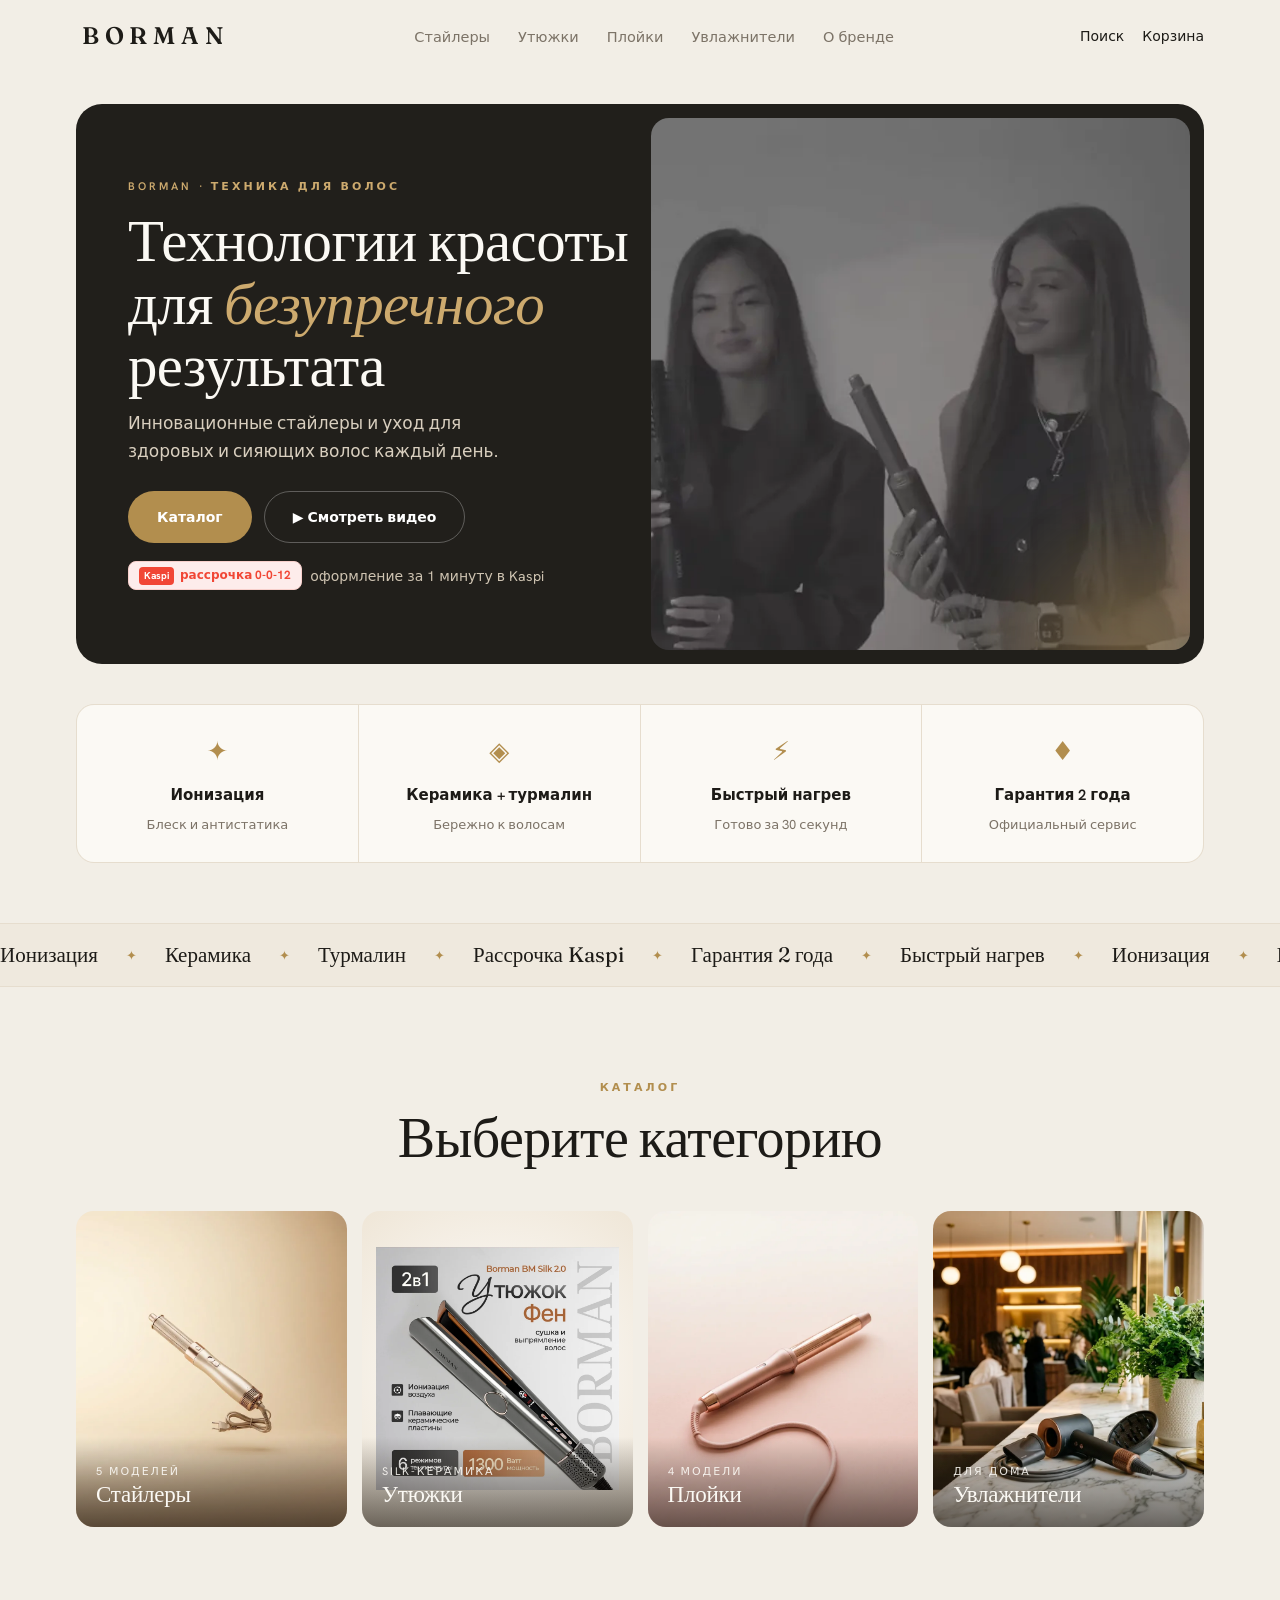
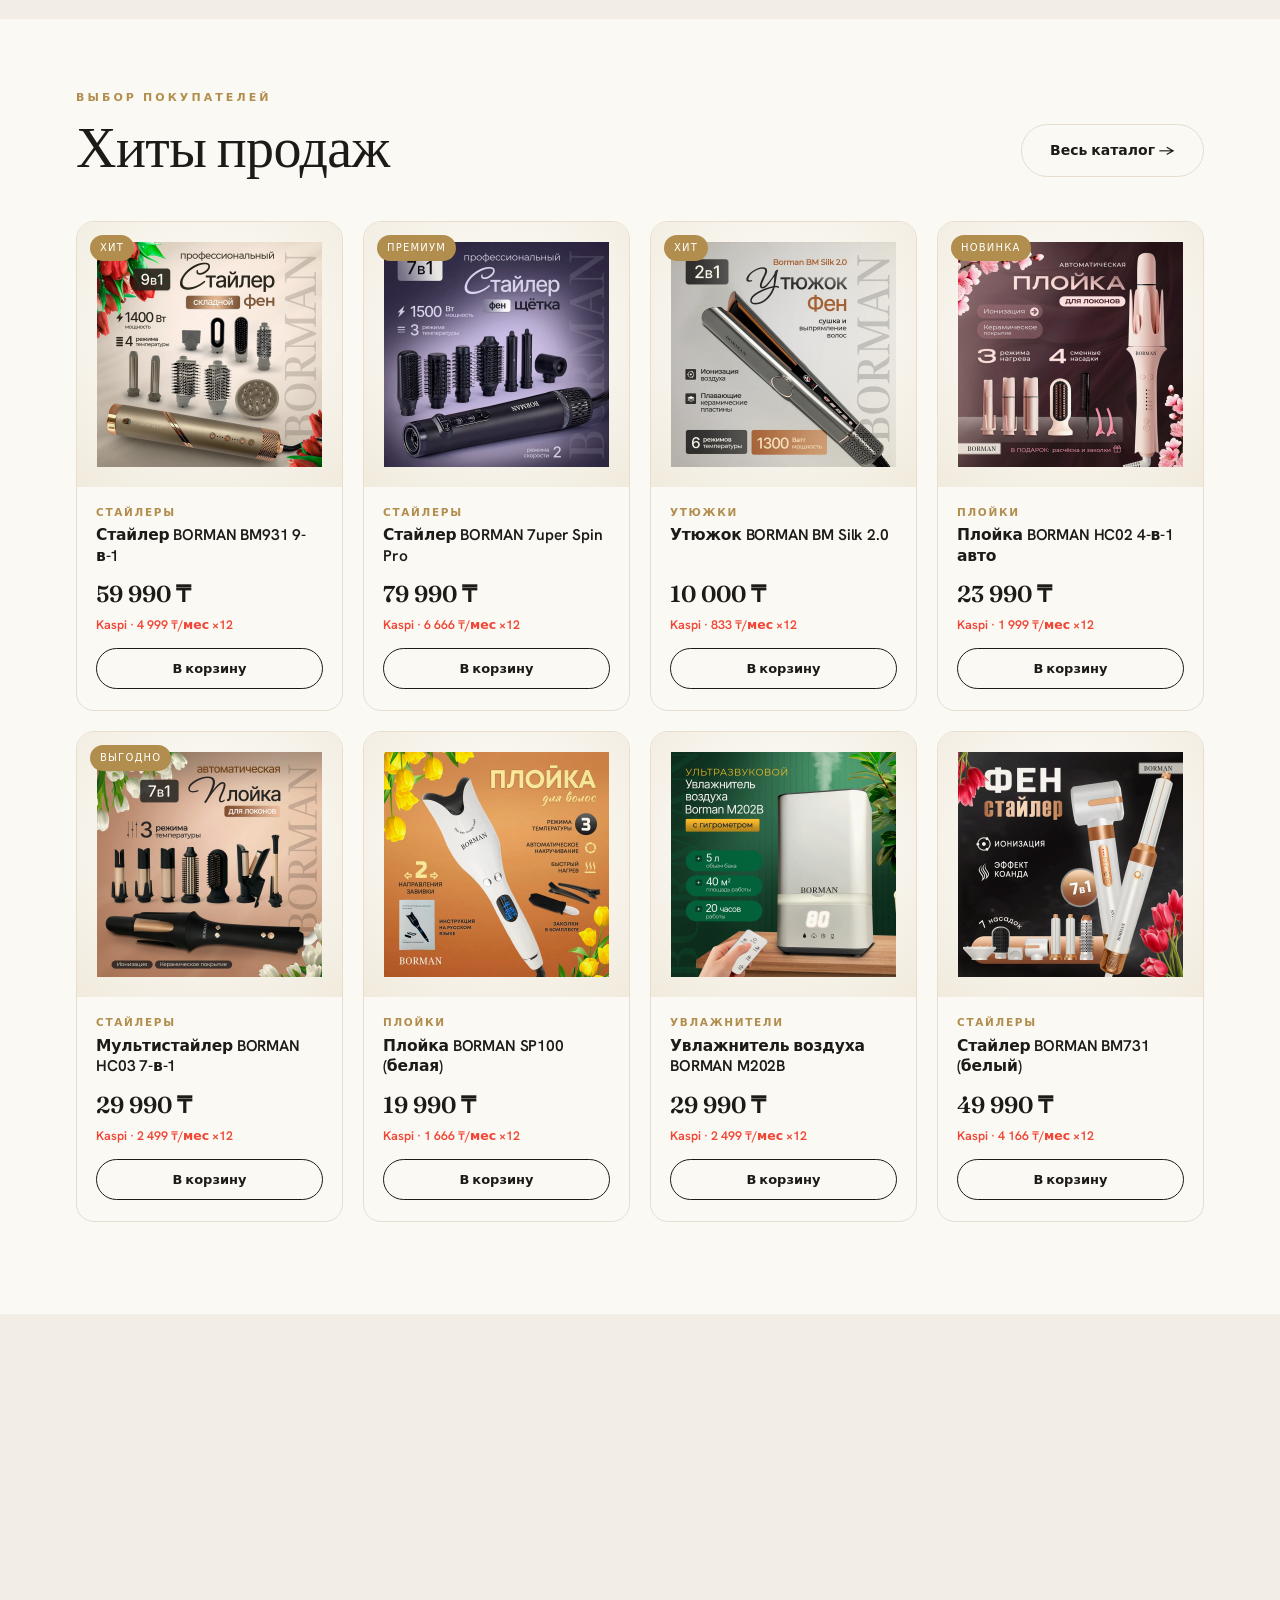
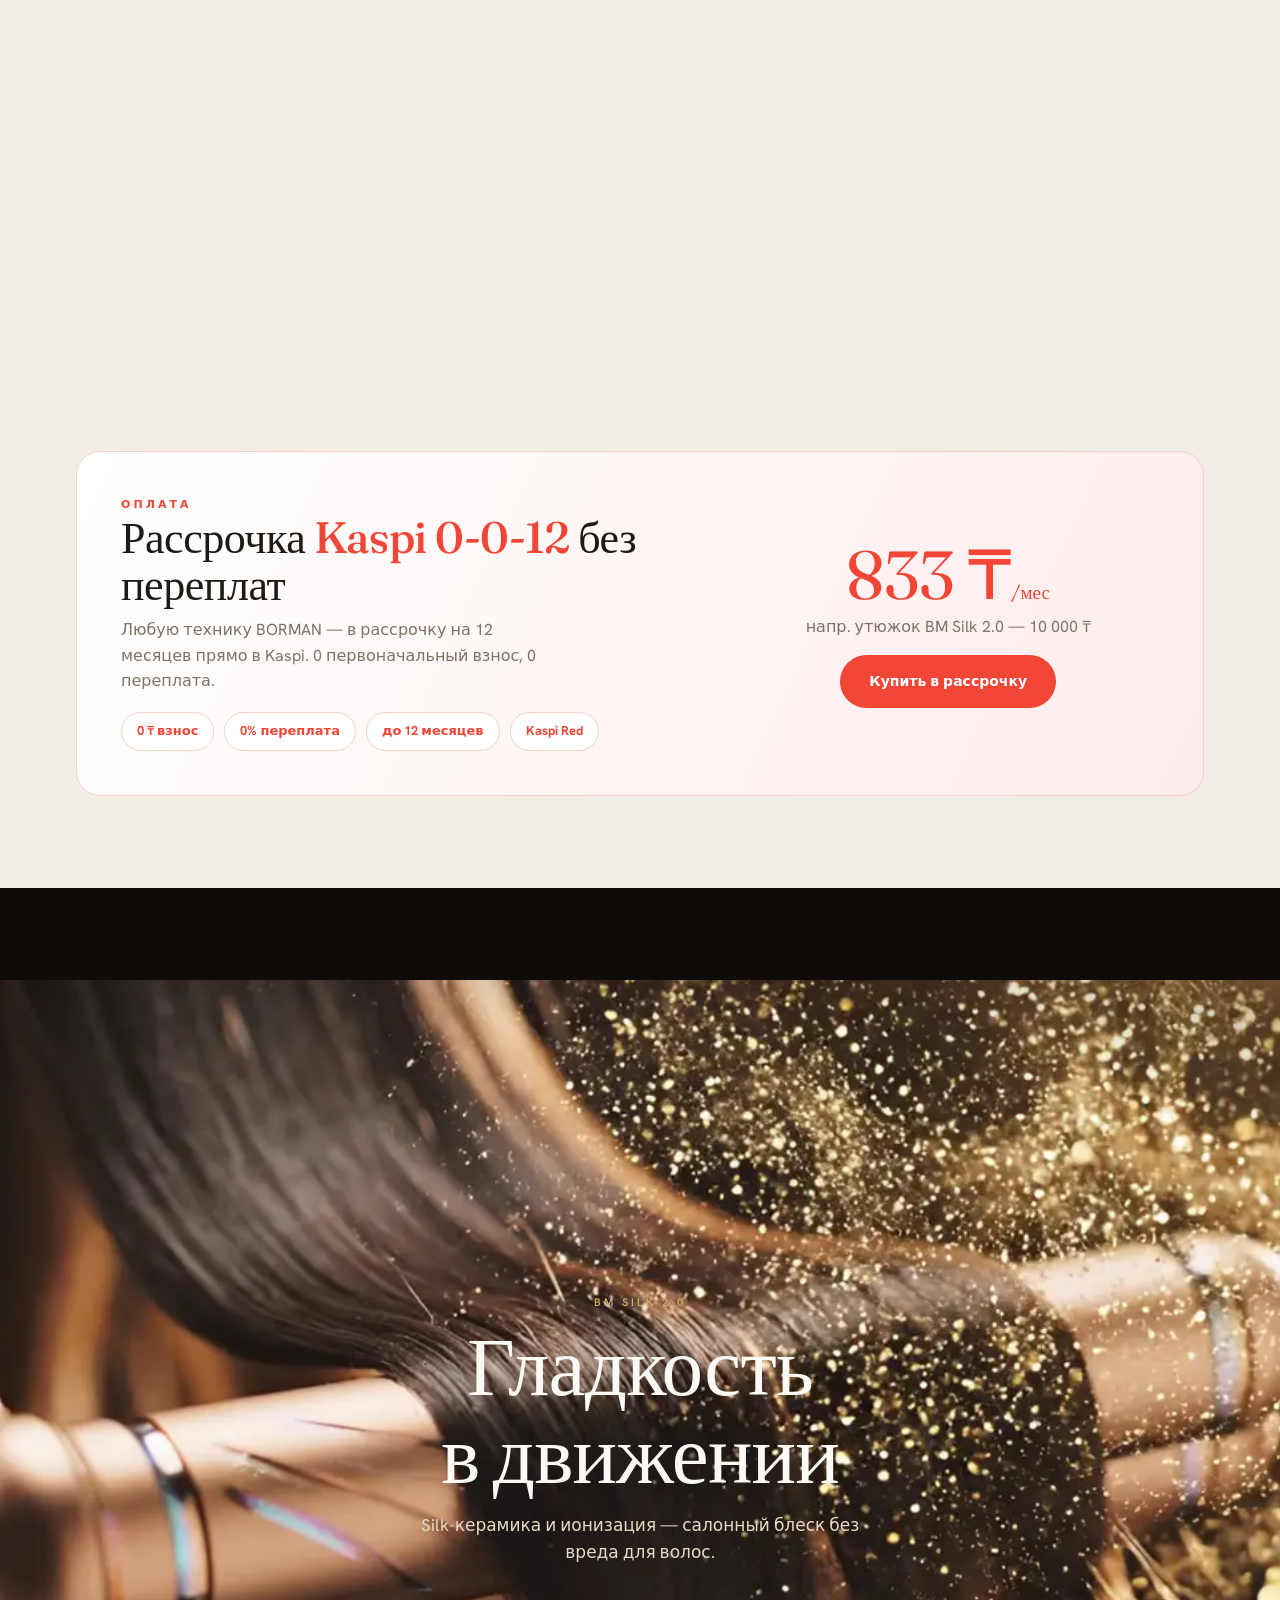
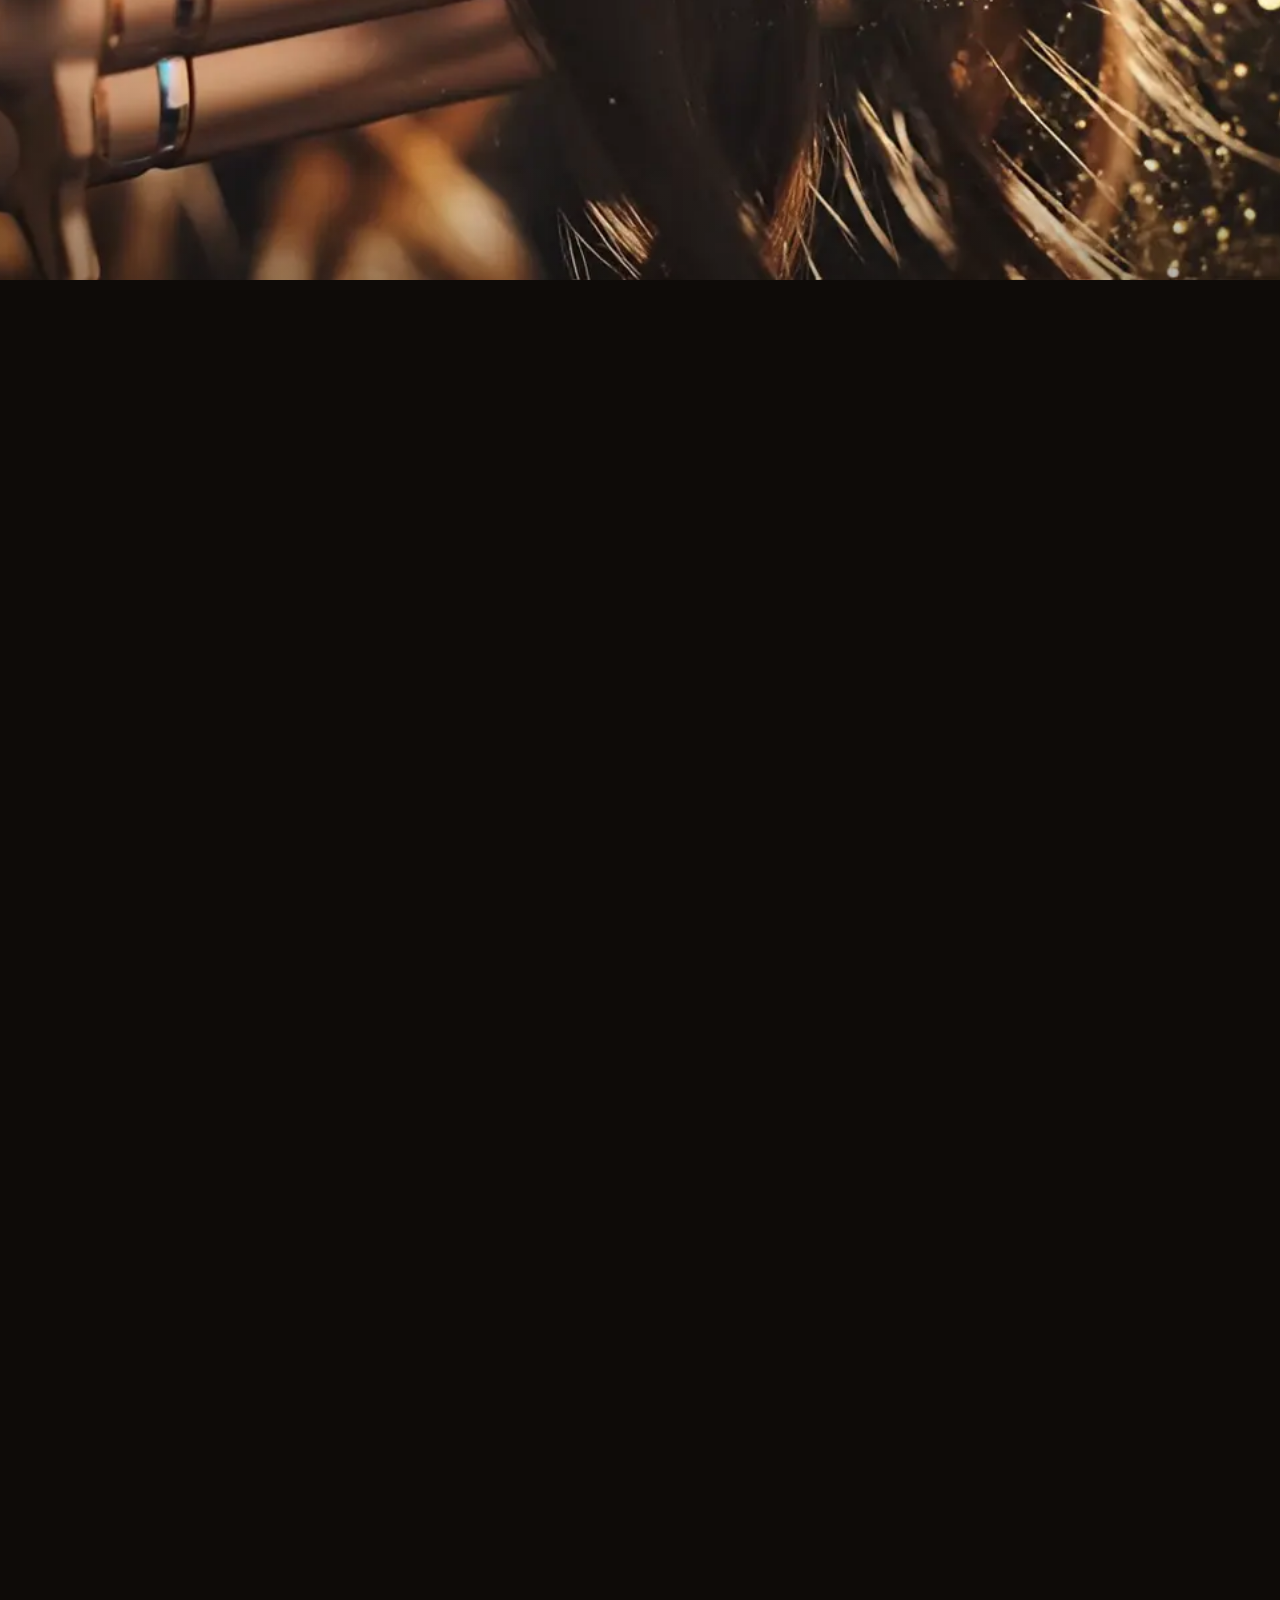
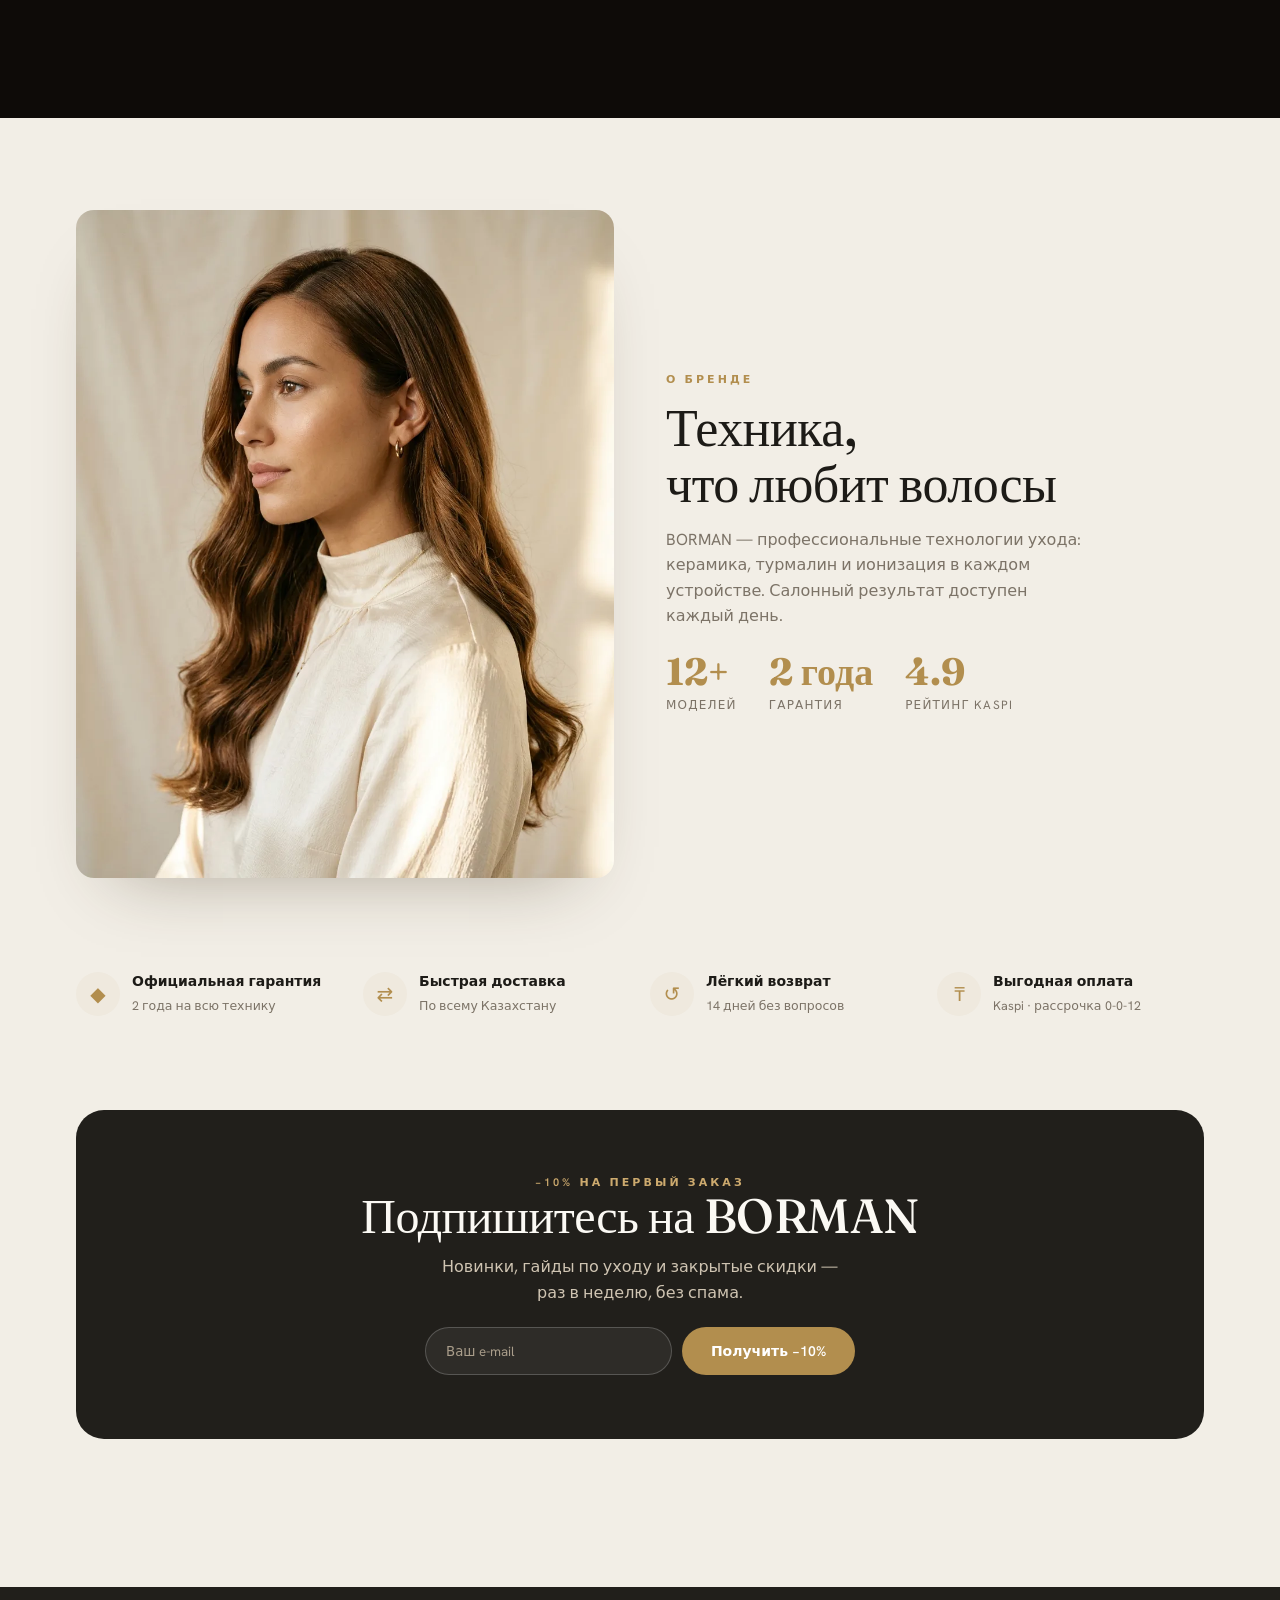
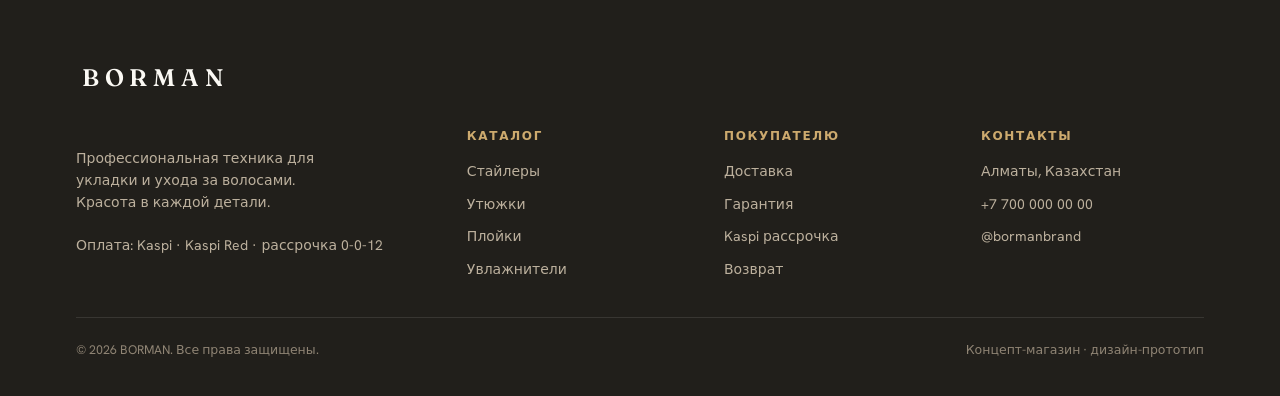
==== index.html @ 6e3e94e3 "BORMAN shop — functional store (cream/charcoal/gold, Kaspi, cart, animations)" ====
<!DOCTYPE html>
<html lang="ru">
<head>
<meta charset="UTF-8">
<meta name="viewport" content="width=device-width, initial-scale=1">
<title>BORMAN — техника для волос · рассрочка Kaspi</title>
<meta name="description" content="BORMAN — стайлеры, утюжки, плойки, увлажнители. Технологии красоты для безупречного результата. Рассрочка Kaspi 0-0-12.">
<link rel="preconnect" href="https://fonts.googleapis.com"><link rel="preconnect" href="https://fonts.gstatic.com" crossorigin>
<link href="https://fonts.googleapis.com/css2?family=Fraunces:ital,opsz,wght@0,9..144,400;0,9..144,500;0,9..144,600;1,9..144,400&family=Hanken+Grotesk:wght@300;400;500;600;700&display=swap" rel="stylesheet">
<link rel="stylesheet" href="shop.css">
<style>
  .hero-sec{padding:104px 0 20px}
  .hero{display:grid;grid-template-columns:1.02fr .98fr;min-height:560px}
  .hero .ht{padding:56px 8px 56px 52px;display:flex;flex-direction:column;justify-content:center}
  .hero h1{font-size:clamp(38px,4.6vw,64px);color:var(--paper);margin:14px 0}
  .hero h1 em{font-style:italic;color:var(--gold-l)}
  .hero p{color:#d9cfbf;max-width:400px;font-size:17px}
  .hero .cta{display:flex;gap:12px;flex-wrap:wrap;margin-top:26px}
  .hero .kline{margin-top:18px;font-size:14px;color:#cfc4b2;display:flex;align-items:center;gap:8px;flex-wrap:wrap}
  .hero .hv{position:relative;margin:14px 14px 14px 0;border-radius:18px;overflow:hidden;background:#000}
  .hero .hv video{width:100%;height:100%;object-fit:cover;min-height:280px}
  .hero .hv .glow{position:absolute;inset:auto -20% -30% auto;width:60%;height:60%;background:radial-gradient(circle,rgba(178,142,78,.5),transparent 70%);filter:blur(30px)}
  /* categories */
  .cats{display:grid;grid-template-columns:repeat(4,1fr);gap:15px}
  .ctile{position:relative;border-radius:var(--r);overflow:hidden;aspect-ratio:3/3.5;display:block;background:var(--soft)}
  .ctile img{width:100%;height:100%;object-fit:cover;transition:1.1s var(--ease)}
  .ctile:hover img{transform:scale(1.07)}
  .ctile .l{position:absolute;inset:auto 0 0 0;padding:20px;background:linear-gradient(0deg,rgba(25,18,10,.62),transparent);color:var(--paper)}
  .ctile .l h3{color:var(--paper);font-size:23px}.ctile .l small{font-size:11px;letter-spacing:.18em;text-transform:uppercase;opacity:.9}
  /* kaspi band */
  .kaspi-band{background:linear-gradient(115deg,#fff,#fdeceb);border:1px solid #f7cfcb;border-radius:24px;padding:44px;display:grid;grid-template-columns:1.4fr 1fr;gap:26px;align-items:center}
  .kaspi-band h2{font-size:clamp(28px,3.6vw,44px)}.kaspi-band .kbig{color:var(--kaspi)}
  .kaspi-band p{color:var(--ink2);margin-top:10px;max-width:430px}
  .kaspi-band .steps{display:flex;gap:10px;flex-wrap:wrap;margin-top:18px}
  .kaspi-band .steps b{background:#fff;border:1px solid #f7cfcb;border-radius:100px;padding:8px 15px;font-size:13px;color:var(--kaspi)}
  /* compare */
  .cmp{display:grid;grid-template-columns:1.7fr 1fr;gap:20px;align-items:stretch}
  .cmp .tbl{background:var(--char);border-radius:24px;padding:32px 30px;overflow-x:auto}
  .cmp .tbl h3{color:var(--paper);font-size:26px;margin-bottom:18px}
  .cmp .quote{background:var(--paper);border:1px solid var(--line);border-radius:24px;padding:30px;display:flex;flex-direction:column;justify-content:center}
  .cmp .quote .stars{color:var(--gold);letter-spacing:3px;margin-bottom:10px}
  .cmp .quote p{font-family:var(--disp);font-style:italic;font-size:20px;line-height:1.4}
  .cmp .quote .who{margin-top:14px;font-size:12.5px;letter-spacing:.1em;text-transform:uppercase;color:var(--gold)}
  /* motion */
  .motion{height:270vh;position:relative;background:#0e0b08}
  .motion .pin{position:sticky;top:0;height:100vh;overflow:hidden;display:flex;align-items:center;justify-content:center}
  .motion canvas{width:100%;height:100%;object-fit:cover}
  .motion .pin::after{content:"";position:absolute;inset:0;background:radial-gradient(130% 90% at 50% 45%,transparent 46%,rgba(14,11,8,.74))}
  .motion .cap{position:absolute;z-index:3;text-align:center;color:var(--paper);padding:24px;transition:.7s var(--ease);opacity:0;transform:translateY(22px)}
  .motion .cap.on{opacity:1;transform:none}
  .motion .cap .eyebrow{color:var(--gold-l)}
  .motion .cap h2{color:var(--paper);font-size:clamp(36px,6.5vw,88px);margin-top:10px}
  .motion .cap p{color:#e6dbc7;max-width:440px;margin:14px auto 0;font-size:17px}
  .motion .cap .btn{margin-top:22px}
  /* brand */
  .brand{display:grid;grid-template-columns:1fr 1fr;gap:52px;align-items:center}
  .brand img{border-radius:var(--r);box-shadow:0 34px 70px -40px rgba(60,45,20,.4)}
  .brand h2{font-size:clamp(30px,4.2vw,52px);margin:12px 0 16px}
  .brand p{color:var(--ink2);margin-bottom:13px;max-width:430px}
  .brand .facts{display:flex;gap:32px;margin-top:24px}
  .brand .facts b{font-family:var(--disp);font-size:38px;color:var(--gold);display:block;line-height:1}
  .brand .facts small{font-size:12px;letter-spacing:.1em;text-transform:uppercase;color:var(--ink2)}
  /* newsletter */
  .news{background:var(--char);color:var(--paper);border-radius:28px;padding:64px 40px;text-align:center}
  .news h2{color:var(--paper);font-size:clamp(28px,4vw,48px)}
  .news p{color:#cfc4b2;margin:12px auto 22px;max-width:410px}
  .news form{display:flex;gap:10px;max-width:430px;margin:0 auto;flex-wrap:wrap}
  .news input{flex:1;min-width:200px;padding:14px 20px;border-radius:100px;border:1px solid rgba(255,255,255,.2);background:rgba(255,255,255,.06);color:var(--paper);font-family:var(--body)}
  .news input::placeholder{color:#a99d8a}
  @media(max-width:900px){.hero{grid-template-columns:1fr}.hero .ht{padding:40px 30px 20px}.hero .hv{margin:0 14px 14px;min-height:260px}.cats{grid-template-columns:1fr 1fr}.kaspi-band{grid-template-columns:1fr;padding:30px}.cmp{grid-template-columns:1fr}.brand{grid-template-columns:1fr;gap:26px}.brand .o1{order:-1}.motion{height:220vh}}
</style>
</head>
<body>
<script>window.__BASE__='';</script>

<section class="hero-sec"><div class="wrap"><div class="darkpanel hero rv">
  <div class="ht">
    <div class="eyebrow">BORMAN · техника для волос</div>
    <h1>Технологии красоты<br>для <em>безупречного</em><br>результата</h1>
    <p>Инновационные стайлеры и уход для здоровых и сияющих волос каждый день.</p>
    <div class="cta"><a href="catalog.html" class="btn gold">Каталог</a><a href="#motion" class="btn oncdark">▶ Смотреть видео</a></div>
    <div class="kline"><span class="kaspi">рассрочка 0-0-12</span> оформление за 1 минуту в Kaspi</div>
  </div>
  <div class="hv"><span class="glow"></span><video autoplay muted loop playsinline poster="assets/hero-poster.webp"><source src="assets/hero.mp4" type="video/mp4"></video></div>
</div></div></section>

<section style="padding:20px 0 60px"><div class="wrap"><div class="feat-row rv">
  <div class="f"><div class="ic">✦</div><b>Ионизация</b><small>Блеск и антистатика</small></div>
  <div class="f"><div class="ic">◈</div><b>Керамика + турмалин</b><small>Бережно к волосам</small></div>
  <div class="f"><div class="ic">⚡</div><b>Быстрый нагрев</b><small>Готово за 30 секунд</small></div>
  <div class="f"><div class="ic">♦</div><b>Гарантия 2 года</b><small>Официальный сервис</small></div>
</div></div></section>

<div class="marquee"><div class="row"><span>Ионизация <i>✦</i> Керамика <i>✦</i> Турмалин <i>✦</i> Рассрочка Kaspi <i>✦</i> Гарантия 2 года <i>✦</i> Быстрый нагрев <i>✦</i> Ионизация <i>✦</i> Керамика <i>✦</i> Турмалин <i>✦</i> Рассрочка Kaspi <i>✦</i> Гарантия 2 года <i>✦</i> Быстрый нагрев <i>✦</i></span></div></div>

<section><div class="wrap">
  <div class="sec-head c rv"><div class="eyebrow">Каталог</div><h2>Выберите категорию</h2></div>
  <div class="cats">
    <a class="ctile rv" href="catalog.html?cat=styling"><img src="assets/cat_styling.webp" alt=""><div class="l"><small>5 моделей</small><h3>Стайлеры</h3></div></a>
    <a class="ctile rv" style="transition-delay:.07s" href="catalog.html?cat=straighteners"><img src="assets/prod-16.webp" style="object-fit:contain;padding:14px;background:radial-gradient(circle,#fff,#efe6d7)" alt=""><div class="l"><small>Silk-керамика</small><h3>Утюжки</h3></div></a>
    <a class="ctile rv" style="transition-delay:.14s" href="catalog.html?cat=curling"><img src="assets/cat_curling.webp" alt=""><div class="l"><small>4 модели</small><h3>Плойки</h3></div></a>
    <a class="ctile rv" style="transition-delay:.21s" href="catalog.html?cat=humidifiers"><img src="assets/life_salon.webp" alt=""><div class="l"><small>Для дома</small><h3>Увлажнители</h3></div></a>
  </div>
</div></section>

<section id="best" style="background:var(--paper);padding-top:70px">
  <div class="wrap">
    <div class="sec-head rv" style="display:flex;justify-content:space-between;align-items:end;gap:20px;flex-wrap:wrap"><div><div class="eyebrow">Выбор покупателей</div><h2>Хиты продаж</h2></div><a href="catalog.html" class="btn outline">Весь каталог →</a></div>
    <div class="grid" id="best-grid"></div>
  </div>
</section>

<section><div class="wrap">
  <div class="sec-head rv"><div class="eyebrow">Помощь в выборе</div><h2>Сравнение моделей</h2></div>
  <div class="cmp">
    <div class="tbl rv"><h3>Топ-стайлеры BORMAN</h3><table class="compare">
      <tr><th>Характеристика</th><th>BM931 9-в-1</th><th>7uper Spin Pro</th><th>BM Silk 2.0</th></tr>
      <tr><td>Тип</td><td>Мультистайлер</td><td>Автозакрутка</td><td>Утюжок</td></tr>
      <tr><td>Насадки</td><td>9</td><td>мультистайл</td><td>—</td></tr>
      <tr><td>Ионизация</td><td>✓</td><td>✓</td><td>✓</td></tr>
      <tr><td>Мощность</td><td>1400 Вт</td><td>1300 Вт</td><td>1300 Вт</td></tr>
      <tr><td>Цена</td><td class="p">59 990 ₸</td><td class="p">79 990 ₸</td><td class="p">10 000 ₸</td></tr>
    </table></div>
    <div class="quote rv" style="transition-delay:.08s"><div class="stars">★★★★★</div><p>«Взяла стайлер 9-в-1 и забыла про салон. Рассрочка Kaspi без переплат — оформила за минуту.»</p><div class="who">— Дана, Астана</div></div>
  </div>
</div></section>

<section style="padding-top:0"><div class="wrap"><div class="kaspi-band rv">
  <div><div class="eyebrow" style="color:var(--kaspi)">Оплата</div><h2>Рассрочка <span class="kbig">Kaspi 0-0-12</span> без переплат</h2><p>Любую технику BORMAN — в рассрочку на 12 месяцев прямо в Kaspi. 0 первоначальный взнос, 0 переплата.</p><div class="steps"><b>0 ₸ взнос</b><b>0% переплата</b><b>до 12 месяцев</b><b>Kaspi Red</b></div></div>
  <div style="text-align:center"><div style="font-family:var(--disp);font-size:clamp(38px,6.5vw,68px);color:var(--kaspi);line-height:1">833 ₸<span style="font-size:19px">/мес</span></div><div style="color:var(--ink2);margin-top:6px">напр. утюжок BM Silk 2.0 — 10 000 ₸</div><a href="catalog.html" class="btn gold" style="margin-top:16px;background:var(--kaspi)">Купить в рассрочку</a></div>
</div></div></section>

<section class="motion" id="motion">
  <div class="pin">
    <canvas id="mcanvas"></canvas>
    <div class="cap" id="mc0"><div class="eyebrow">BM Silk 2.0</div><h2>Гладкость<br>в движении</h2><p>Silk-керамика и ионизация — салонный блеск без вреда для волос.</p></div>
    <div class="cap" id="mc1"><h2 style="color:var(--gold-l)">160°C точности</h2><p>6 режимов температуры и защита от перегрева — контроль в каждом движении.</p><a href="product.html?id=16" class="btn gold">Купить за 10 000 ₸</a></div>
  </div>
</section>

<section id="brand"><div class="wrap"><div class="brand">
  <img class="rv o1" src="assets/life_editorial.webp" alt="BORMAN">
  <div><div class="eyebrow rv">О бренде</div><h2 class="rv" style="transition-delay:.06s">Техника,<br>что любит волосы</h2><p class="rv" style="transition-delay:.1s">BORMAN — профессиональные технологии ухода: керамика, турмалин и ионизация в каждом устройстве. Салонный результат доступен каждый день.</p><div class="facts rv" style="transition-delay:.16s"><div><b>12+</b><small>Моделей</small></div><div><b>2 года</b><small>Гарантия</small></div><div><b>4.9</b><small>Рейтинг Kaspi</small></div></div></div>
</div></div></section>

<section style="padding-top:0"><div class="wrap"><div class="trust rv">
  <div class="t"><div class="ic">◆</div><div><b>Официальная гарантия</b><small>2 года на всю технику</small></div></div>
  <div class="t"><div class="ic">⇄</div><div><b>Быстрая доставка</b><small>По всему Казахстану</small></div></div>
  <div class="t"><div class="ic">↺</div><div><b>Лёгкий возврат</b><small>14 дней без вопросов</small></div></div>
  <div class="t"><div class="ic">₸</div><div><b>Выгодная оплата</b><small>Kaspi · рассрочка 0-0-12</small></div></div>
</div></div></section>

<section style="padding-top:0"><div class="wrap"><div class="news rv">
  <div class="eyebrow" style="color:var(--gold-l)">−10% на первый заказ</div>
  <h2>Подпишитесь на BORMAN</h2><p>Новинки, гайды по уходу и закрытые скидки — раз в неделю, без спама.</p>
  <form onsubmit="event.preventDefault();this.querySelector('input').value='';window.toast&&toast('Спасибо! Промокод отправлен')"><input type="email" placeholder="Ваш e-mail" required><button class="btn gold">Получить −10%</button></form>
</div></div></section>

<script src="shop.js"></script>
<script>
document.addEventListener('DOMContentLoaded',()=>{
  renderGrid('#best-grid',[13,9,16,19,18,7,15,11].map(id=>PRODUCTS.find(p=>p.id===id)).filter(Boolean));
  const N=96,frames=[];let cur=0,target=0,loaded=0,ready=false;
  const cv=document.getElementById('mcanvas'),cx=cv.getContext('2d');
  const pad=n=>String(n).padStart(3,'0');
  function size(){const d=Math.min(devicePixelRatio||1,2);cv.width=cv.clientWidth*d;cv.height=cv.clientHeight*d;cx.setTransform(d,0,0,d,0,0);draw()}
  function cover(img){const w=cv.clientWidth,h=cv.clientHeight,r=Math.max(w/img.width,h/img.height),iw=img.width*r,ih=img.height*r;cx.clearRect(0,0,w,h);cx.drawImage(img,(w-iw)/2,(h-ih)/2,iw,ih)}
  function draw(){const im=frames[Math.round(cur)];if(im&&im.complete)cover(im)}
  function preload(){for(let i=1;i<=N;i++){const im=new Image();im.onload=()=>{loaded++;if(loaded>=N){ready=true;size()}};im.src='assets/frames/f'+pad(i)+'.webp';frames[i-1]=im}}
  new IntersectionObserver((e,o)=>{if(e[0].isIntersecting){preload();o.disconnect()}},{rootMargin:'700px'}).observe(document.getElementById('motion'));
  addEventListener('resize',size);
  const caps=[document.getElementById('mc0'),document.getElementById('mc1')];
  function onScroll(){const s=document.getElementById('motion'),r=s.getBoundingClientRect(),tot=s.offsetHeight-innerHeight;let p=Math.min(1,Math.max(0,-r.top/tot));target=p*(N-1);caps[0].classList.toggle('on',p<0.5);caps[1].classList.toggle('on',p>=0.5)}
  addEventListener('scroll',onScroll,{passive:true});onScroll();
  (function loop(){cur+=(target-cur)*0.12;if(ready)draw();requestAnimationFrame(loop)})();
});
</script>
</body>
</html>
---- shop.css ----
/* BORMAN shop — clean cream + charcoal + gold (по референсу, одобренному владельцем) */
:root{
  --cream:#f2eee6; --paper:#fbf9f4; --soft:#efe9de;
  --ink:#1d1b17; --char:#211f1b; --char2:#2b2823; --ink2:#7c7367; --mut:#a79c8c;
  --gold:#b28e4e; --gold-l:#cdaa6e; --gold-s:#e7d9bf; --line:#e6ddce; --line-d:rgba(255,255,255,.1);
  --kaspi:#f14635;
  --disp:'Fraunces',Georgia,serif; --body:'Hanken Grotesk',system-ui,sans-serif;
  --r:18px; --rs:12px; --ease:cubic-bezier(.2,.7,.2,1);
}
*{margin:0;padding:0;box-sizing:border-box}
html{scroll-behavior:smooth}
body{background:var(--cream);color:var(--ink);font-family:var(--body);font-weight:400;line-height:1.6;-webkit-font-smoothing:antialiased;overflow-x:hidden}
a{color:inherit;text-decoration:none}img{display:block;max-width:100%}
.wrap{max-width:1180px;margin:0 auto;padding:0 26px}
h1,h2,h3,h4{font-family:var(--disp);font-weight:500;line-height:1.06;letter-spacing:-.01em}
.eyebrow{font-size:11px;letter-spacing:.28em;text-transform:uppercase;color:var(--gold);font-weight:600}
/* buttons */
.btn{display:inline-flex;align-items:center;gap:8px;font-weight:600;font-size:14px;padding:14px 28px;border-radius:100px;transition:.35s var(--ease);cursor:pointer;border:1px solid transparent;font-family:var(--body)}
.btn.fill{background:var(--ink);color:var(--paper)}.btn.fill:hover{background:var(--gold);transform:translateY(-2px)}
.btn.gold{background:var(--gold);color:#fff}.btn.gold:hover{background:var(--gold-l);transform:translateY(-2px)}
.btn.outline{background:transparent;border-color:var(--line);color:var(--ink)}.btn.outline:hover{border-color:var(--ink)}
.btn.oncdark{background:transparent;border-color:rgba(255,255,255,.28);color:#fff}.btn.oncdark:hover{background:rgba(255,255,255,.1);border-color:#fff}
.btn.block{width:100%;justify-content:center}
/* header */
.hdr{position:fixed;inset:0 0 auto;z-index:80;transition:.4s var(--ease);padding:17px 0}
.hdr.solid{background:rgba(251,249,244,.9);backdrop-filter:blur(14px);box-shadow:0 1px 0 var(--line);padding:11px 0}
.nav{display:flex;align-items:center;justify-content:space-between;gap:20px}
.logo{font-family:var(--disp);font-weight:600;font-size:24px;letter-spacing:.24em;padding-left:.24em}
.menu{display:flex;gap:28px;font-size:14.5px;font-weight:500}
.menu a{color:var(--ink2);position:relative;padding:4px 0}
.menu a::after{content:"";position:absolute;left:0;bottom:0;height:1px;width:0;background:var(--gold);transition:.3s}
.menu a:hover{color:var(--ink)}.menu a:hover::after{width:100%}
.nav-r{display:flex;align-items:center;gap:18px}
.icobtn{background:none;border:0;cursor:pointer;font-size:14px;font-weight:500;color:var(--ink);display:flex;align-items:center;gap:7px;font-family:var(--body)}
.cart-count{background:var(--gold);color:#fff;font-size:11px;font-weight:700;min-width:19px;height:19px;border-radius:100px;display:inline-flex;align-items:center;justify-content:center;padding:0 5px}
.burger{display:none;flex-direction:column;gap:5px;cursor:pointer;background:none;border:0}
.burger span{width:24px;height:2px;background:var(--ink);border-radius:2px}
.mmenu{position:fixed;inset:0;z-index:90;background:var(--paper);transform:translateY(-100%);transition:.5s var(--ease);display:flex;flex-direction:column;padding:80px 30px 40px}
.mmenu.open{transform:none}
.mmenu a{font-family:var(--disp);font-size:32px;padding:12px 0;border-bottom:1px solid var(--line)}
.mmenu .x{position:absolute;top:24px;right:26px;font-size:30px;background:none;border:0;cursor:pointer}
/* cart */
.cart-ov{position:fixed;inset:0;z-index:95;background:rgba(20,16,10,.42);opacity:0;pointer-events:none;transition:.4s}
.cart-ov.open{opacity:1;pointer-events:auto}
.cart{position:fixed;top:0;right:0;bottom:0;width:min(420px,92vw);z-index:96;background:var(--paper);transform:translateX(100%);transition:.45s var(--ease);display:flex;flex-direction:column}
.cart.open{transform:none}
.cart .ch{display:flex;justify-content:space-between;align-items:center;padding:24px;border-bottom:1px solid var(--line)}
.cart .ch h3{font-size:24px}
.cart .items{flex:1;overflow-y:auto;padding:8px 24px}
.citem{display:flex;gap:14px;padding:16px 0;border-bottom:1px solid var(--line)}
.citem img{width:72px;height:72px;object-fit:contain;background:var(--soft);border-radius:10px;padding:6px}
.citem .ci{flex:1}.citem h4{font-family:var(--body);font-weight:600;font-size:14.5px}
.citem .kaspi-m{font-size:12px;color:var(--kaspi);font-weight:600;margin-top:2px}
.citem .qty{display:flex;align-items:center;gap:10px;margin-top:8px}
.citem .qty button{width:26px;height:26px;border:1px solid var(--line);background:var(--paper);border-radius:7px;cursor:pointer;font-size:16px}
.citem .rm{background:none;border:0;color:var(--mut);cursor:pointer;font-size:12px;text-decoration:underline}
.cart .cf{padding:22px 24px;border-top:1px solid var(--line);background:var(--soft)}
.cart .tot{display:flex;justify-content:space-between;font-family:var(--disp);font-size:23px;margin-bottom:5px}
.cart .kaspi-tot{font-size:13px;color:var(--kaspi);font-weight:600;margin-bottom:16px}
.cart .empty{text-align:center;color:var(--ink2);padding:60px 20px}
/* kaspi badge */
.kaspi{display:inline-flex;align-items:center;gap:6px;font-size:12px;font-weight:700;color:var(--kaspi);background:#fdeceb;border:1px solid #f7cfcb;padding:4px 10px;border-radius:8px}
.kaspi::before{content:"Kaspi";background:var(--kaspi);color:#fff;padding:1px 5px;border-radius:4px;font-size:10px}
/* product card */
.pcard{background:var(--paper);border:1px solid var(--line);border-radius:var(--r);overflow:hidden;transition:.4s var(--ease);display:flex;flex-direction:column;position:relative}
.pcard:hover{transform:translateY(-6px);box-shadow:0 26px 50px -30px rgba(60,45,20,.4);border-color:var(--gold-s)}
.pcard .ph{aspect-ratio:1;background:radial-gradient(circle at 50% 42%,#fff,#f1ebdd);display:flex;align-items:center;justify-content:center;padding:20px;overflow:hidden}
.pcard .ph img{width:100%;height:100%;object-fit:contain;transition:.6s var(--ease);mix-blend-mode:multiply}
.pcard:hover .ph img{transform:scale(1.06)}
.pcard .flag{position:absolute;top:13px;left:13px;background:var(--gold);color:#fff;font-size:10px;letter-spacing:.12em;text-transform:uppercase;padding:5px 10px;border-radius:100px;z-index:2}
.pcard .pi{padding:17px 19px 21px;display:flex;flex-direction:column;flex:1}
.pcard .cat{font-size:10.5px;letter-spacing:.16em;text-transform:uppercase;color:var(--gold);font-weight:600}
.pcard h3{font-family:var(--body);font-weight:600;font-size:15.5px;margin:5px 0 10px;line-height:1.3;flex:1}
.pcard .price{font-family:var(--disp);font-size:23px;font-weight:600}
.pcard .kaspi-m{font-size:12.5px;color:var(--kaspi);font-weight:600;margin-top:3px}
.pcard .add{margin-top:13px}
.pcard .add button{width:100%;padding:11px;border-radius:100px;border:1px solid var(--ink);background:transparent;color:var(--ink);font-weight:600;font-size:13px;cursor:pointer;transition:.3s;font-family:var(--body)}
.pcard .add button:hover{background:var(--ink);color:var(--paper)}
/* dark panel (hero / compare) */
.darkpanel{background:var(--char);color:var(--paper);border-radius:26px;position:relative;overflow:hidden}
.darkpanel .eyebrow{color:var(--gold-l)}
/* feature icon row */
.feat-row{display:grid;grid-template-columns:repeat(4,1fr);gap:1px;background:var(--line);border:1px solid var(--line);border-radius:var(--r);overflow:hidden}
.feat-row .f{background:var(--paper);padding:26px 24px;text-align:center}
.feat-row .f .ic{font-size:26px;color:var(--gold);margin-bottom:10px}
.feat-row .f b{font-family:var(--body);display:block;font-weight:600;font-size:15px;margin-bottom:4px}
.feat-row .f small{color:var(--ink2);font-size:13px}
/* trust row */
.trust{display:grid;grid-template-columns:repeat(4,1fr);gap:20px}
.trust .t{display:flex;gap:12px;align-items:center}
.trust .t .ic{width:44px;height:44px;border-radius:50%;background:var(--soft);color:var(--gold);display:flex;align-items:center;justify-content:center;font-size:20px;flex:none}
.trust .t b{font-family:var(--body);font-weight:600;font-size:14px;display:block}
.trust .t small{color:var(--ink2);font-size:12.5px}
/* compare table */
.compare{width:100%;border-collapse:collapse;color:var(--paper)}
.compare th,.compare td{padding:14px 16px;text-align:left;border-bottom:1px solid var(--line-d);font-size:14px}
.compare th{font-family:var(--body);font-weight:600;color:var(--gold-l);font-size:12px;letter-spacing:.08em;text-transform:uppercase}
.compare td:first-child{color:var(--mut)}
.compare .p{font-family:var(--disp);font-size:18px}
/* marquee */
.marquee{overflow:hidden;white-space:nowrap;border-top:1px solid var(--line);border-bottom:1px solid var(--line);background:var(--soft)}
.marquee .row{display:inline-flex;animation:mq 32s linear infinite;padding:14px 0}
.marquee span{font-family:var(--disp);font-size:21px;color:var(--ink);display:inline-flex;align-items:center;gap:28px;padding-right:28px}
.marquee span i{color:var(--gold);font-style:normal;font-size:13px}
@keyframes mq{to{transform:translateX(-50%)}}
/* sections */
section{padding:92px 0}
.sec-head{margin-bottom:44px}
.sec-head.c{text-align:center;max-width:640px;margin-left:auto;margin-right:auto}
.sec-head h2{font-size:clamp(32px,4.6vw,56px);margin-top:11px}
.sec-head p{color:var(--ink2);margin-top:11px;font-size:16px}
.grid{display:grid;grid-template-columns:repeat(4,1fr);gap:20px}
.rv{opacity:0;transform:translateY(30px);transition:1s var(--ease)}.rv.in{opacity:1;transform:none}
/* footer */
footer{background:var(--char);color:#cfc4b2;padding:72px 0 36px;margin-top:56px}
footer .logo{color:var(--paper)}
.fgrid{display:grid;grid-template-columns:1.6fr 1fr 1fr 1fr;gap:34px;margin:32px 0}
.fgrid h4{font-family:var(--body);font-size:12px;letter-spacing:.14em;text-transform:uppercase;color:var(--gold-l);margin-bottom:13px;font-weight:600}
.fgrid a,.fgrid p{display:block;padding:5px 0;color:#bcb09d;font-size:14px}.fgrid a:hover{color:#fff}
.fbot{border-top:1px solid var(--line-d);padding-top:22px;display:flex;justify-content:space-between;font-size:12.5px;color:#8f8474;flex-wrap:wrap;gap:10px}
/* responsive */
@media(max-width:1000px){.grid{grid-template-columns:repeat(3,1fr)}.feat-row{grid-template-columns:1fr 1fr}.trust{grid-template-columns:1fr 1fr;gap:16px}}
@media(max-width:820px){
  .menu,.nav-r .lnk{display:none}.burger{display:flex}
  .grid{grid-template-columns:1fr 1fr;gap:12px}section{padding:60px 0}
  .marquee span{font-size:17px}.fgrid{grid-template-columns:1fr 1fr}
}
@media(max-width:480px){.grid{grid-template-columns:1fr 1fr;gap:10px}.feat-row{grid-template-columns:1fr 1fr}.trust{grid-template-columns:1fr}.pcard .pi{padding:13px}.pcard h3{font-size:13.5px}.pcard .price{font-size:19px}}
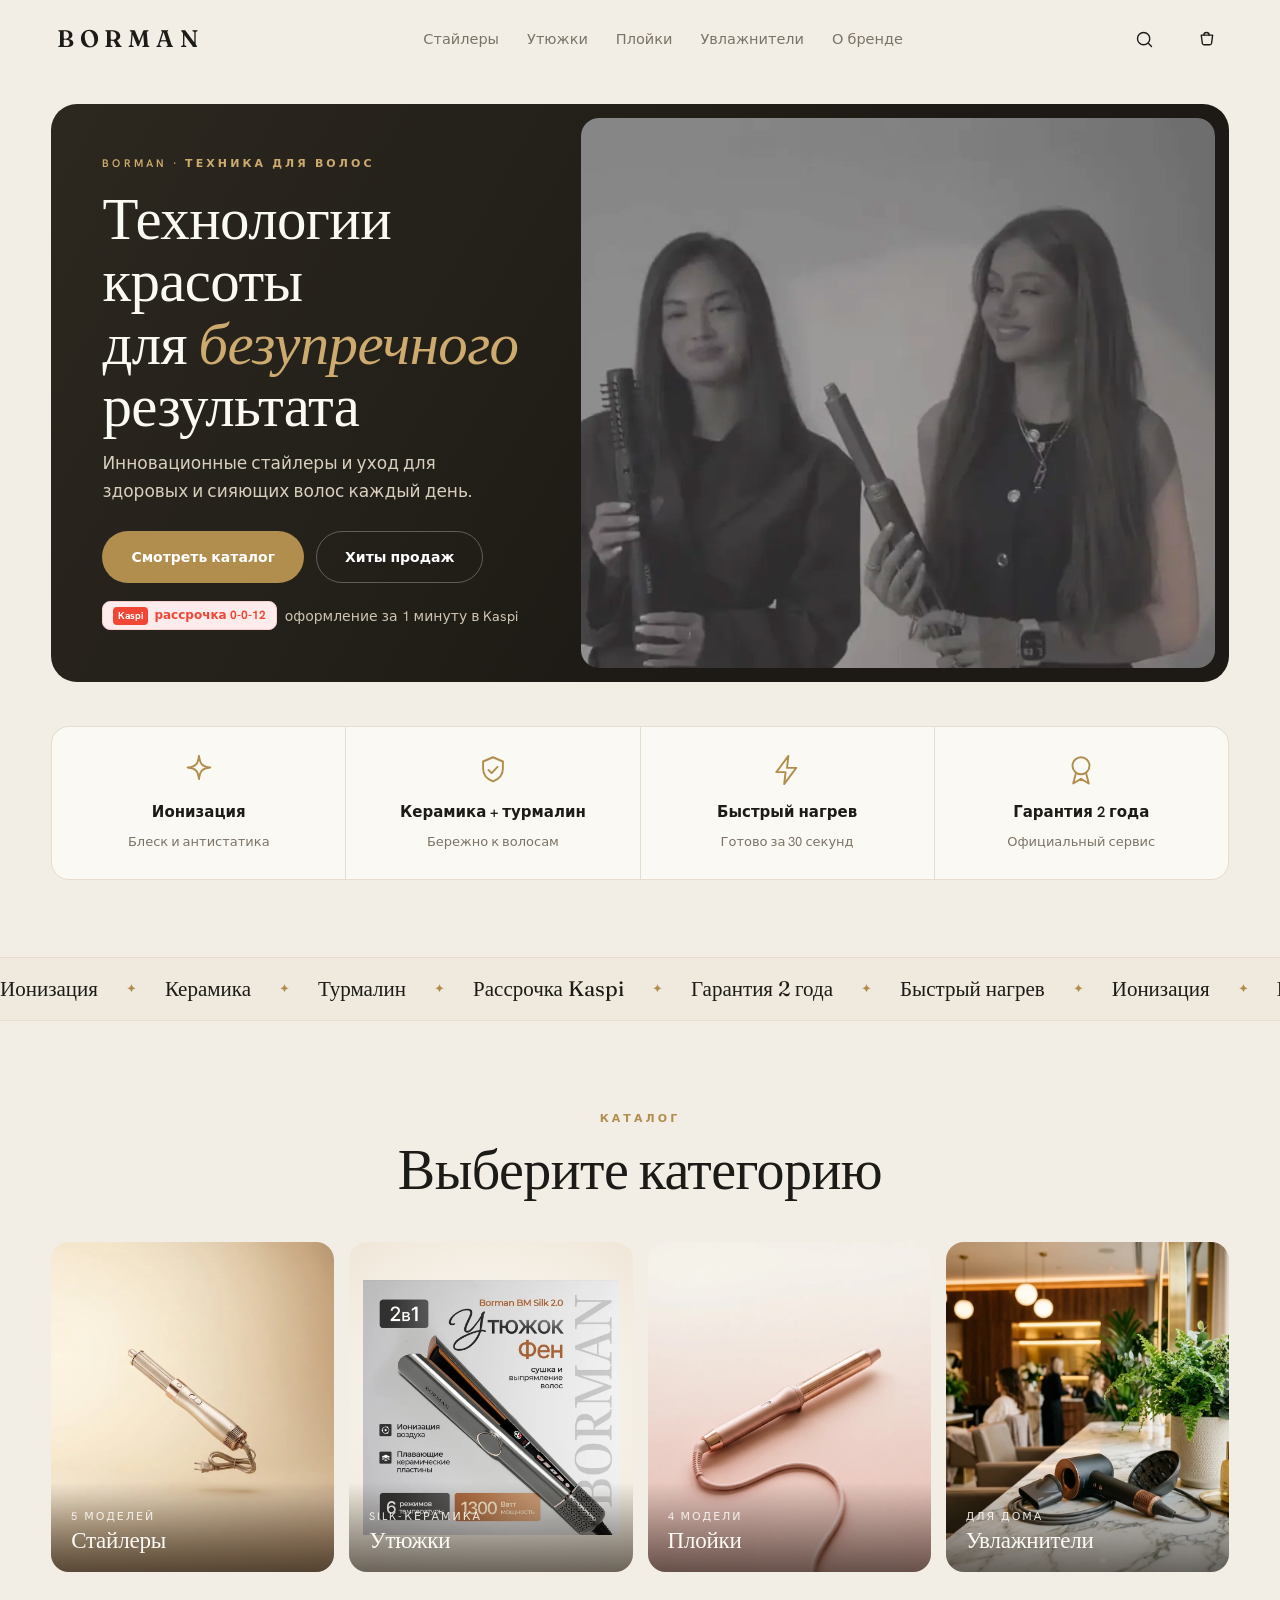
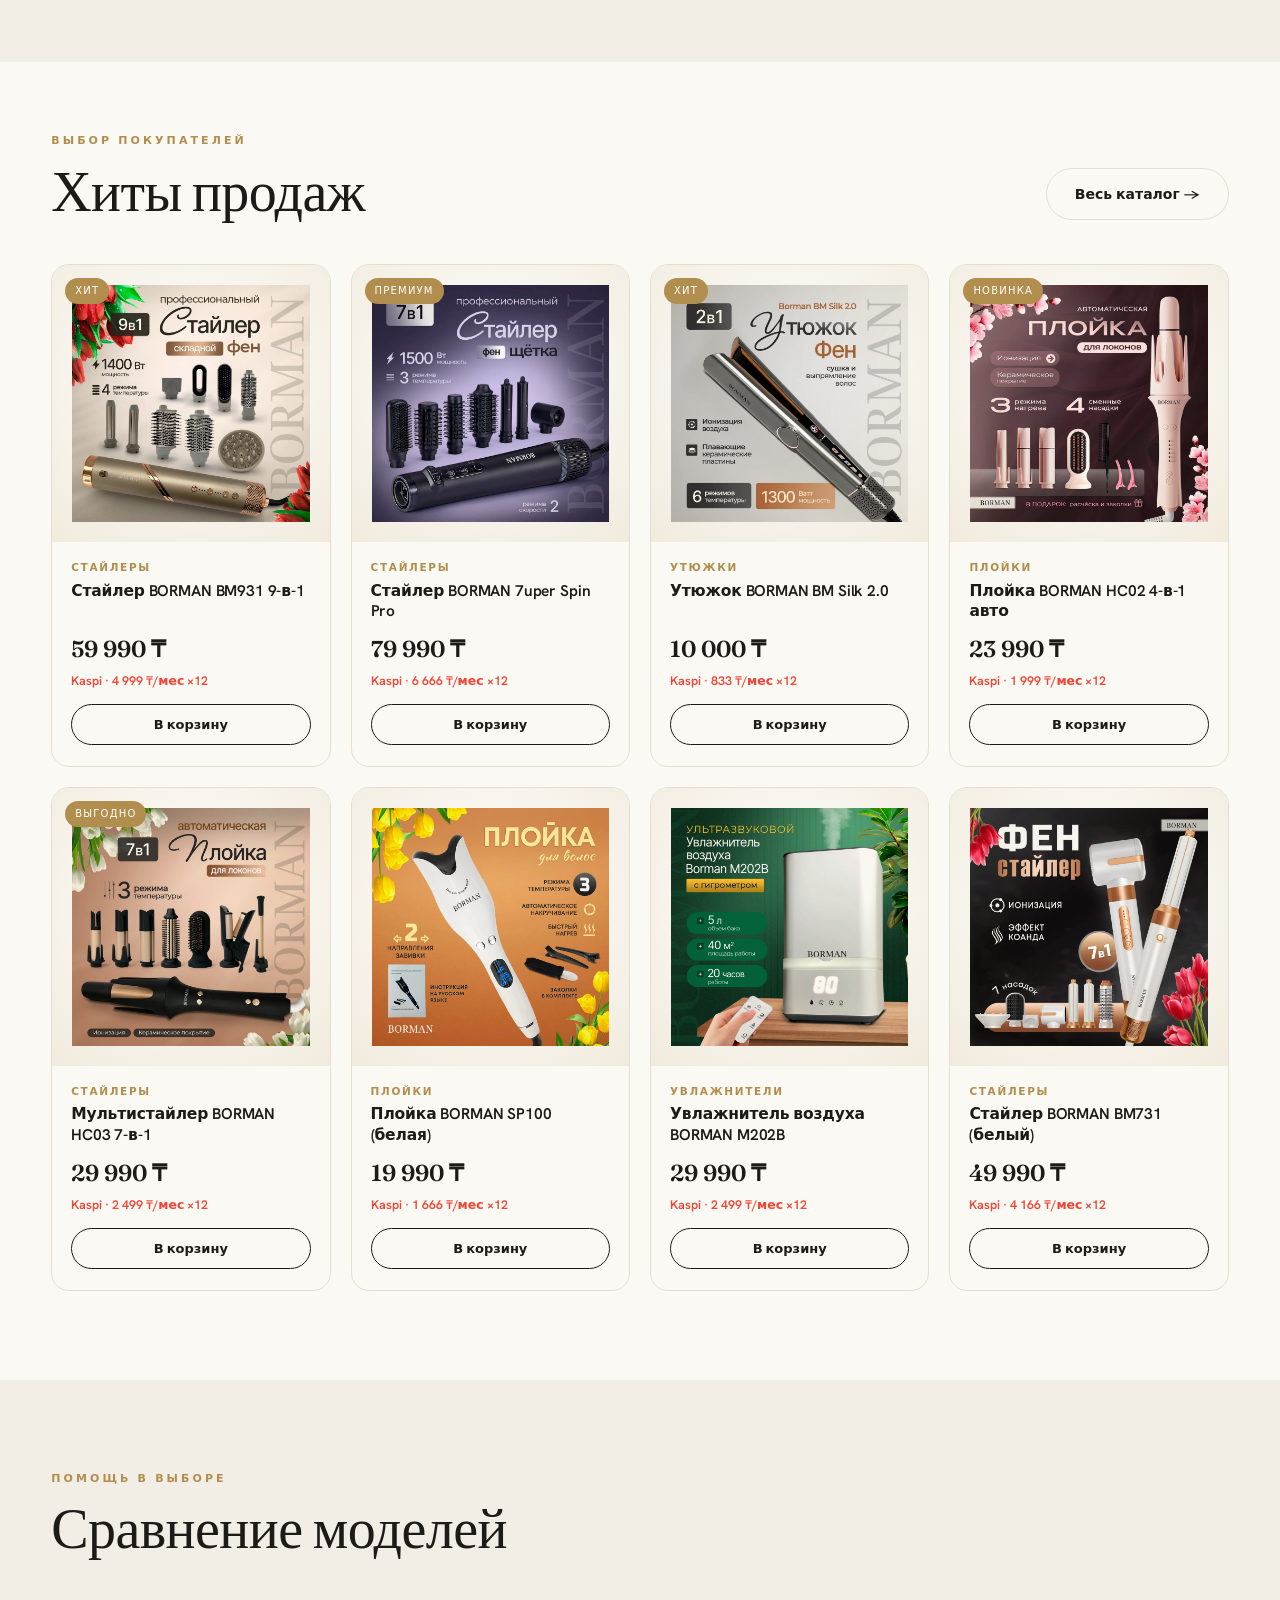
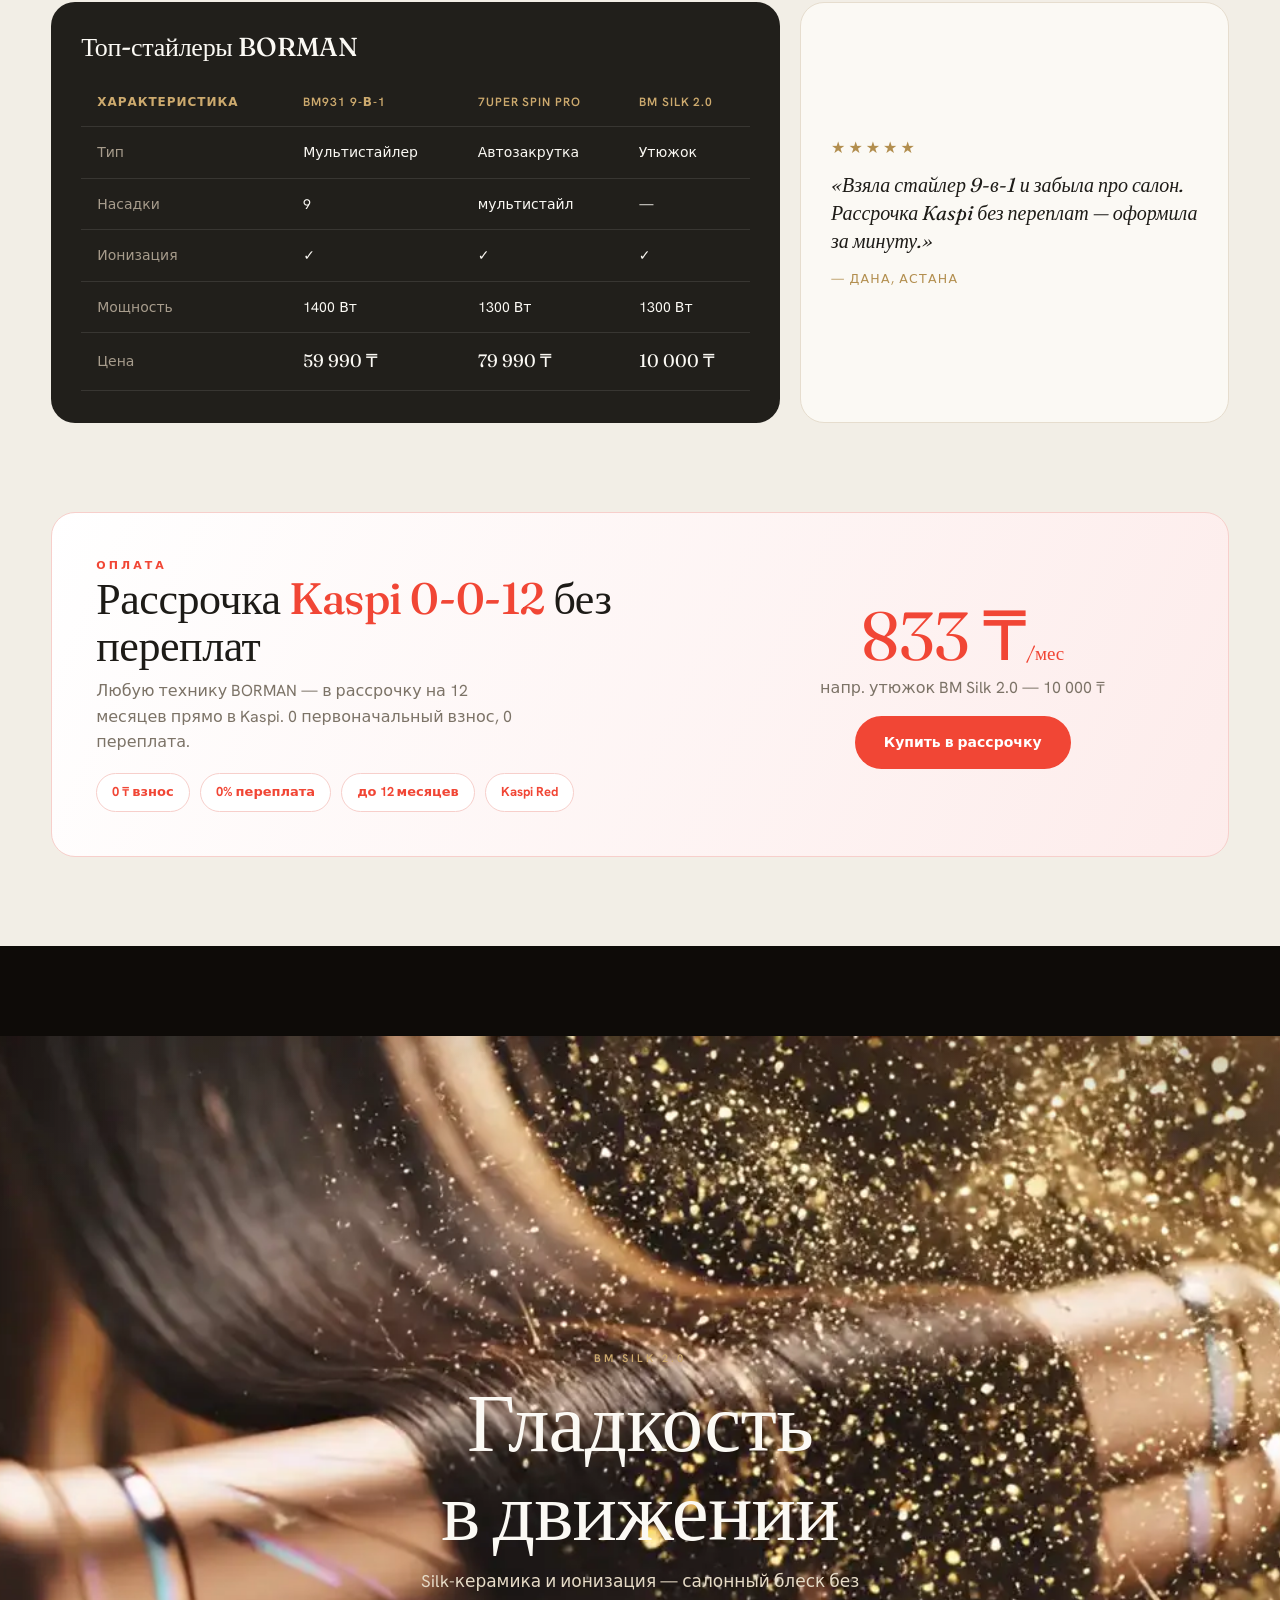
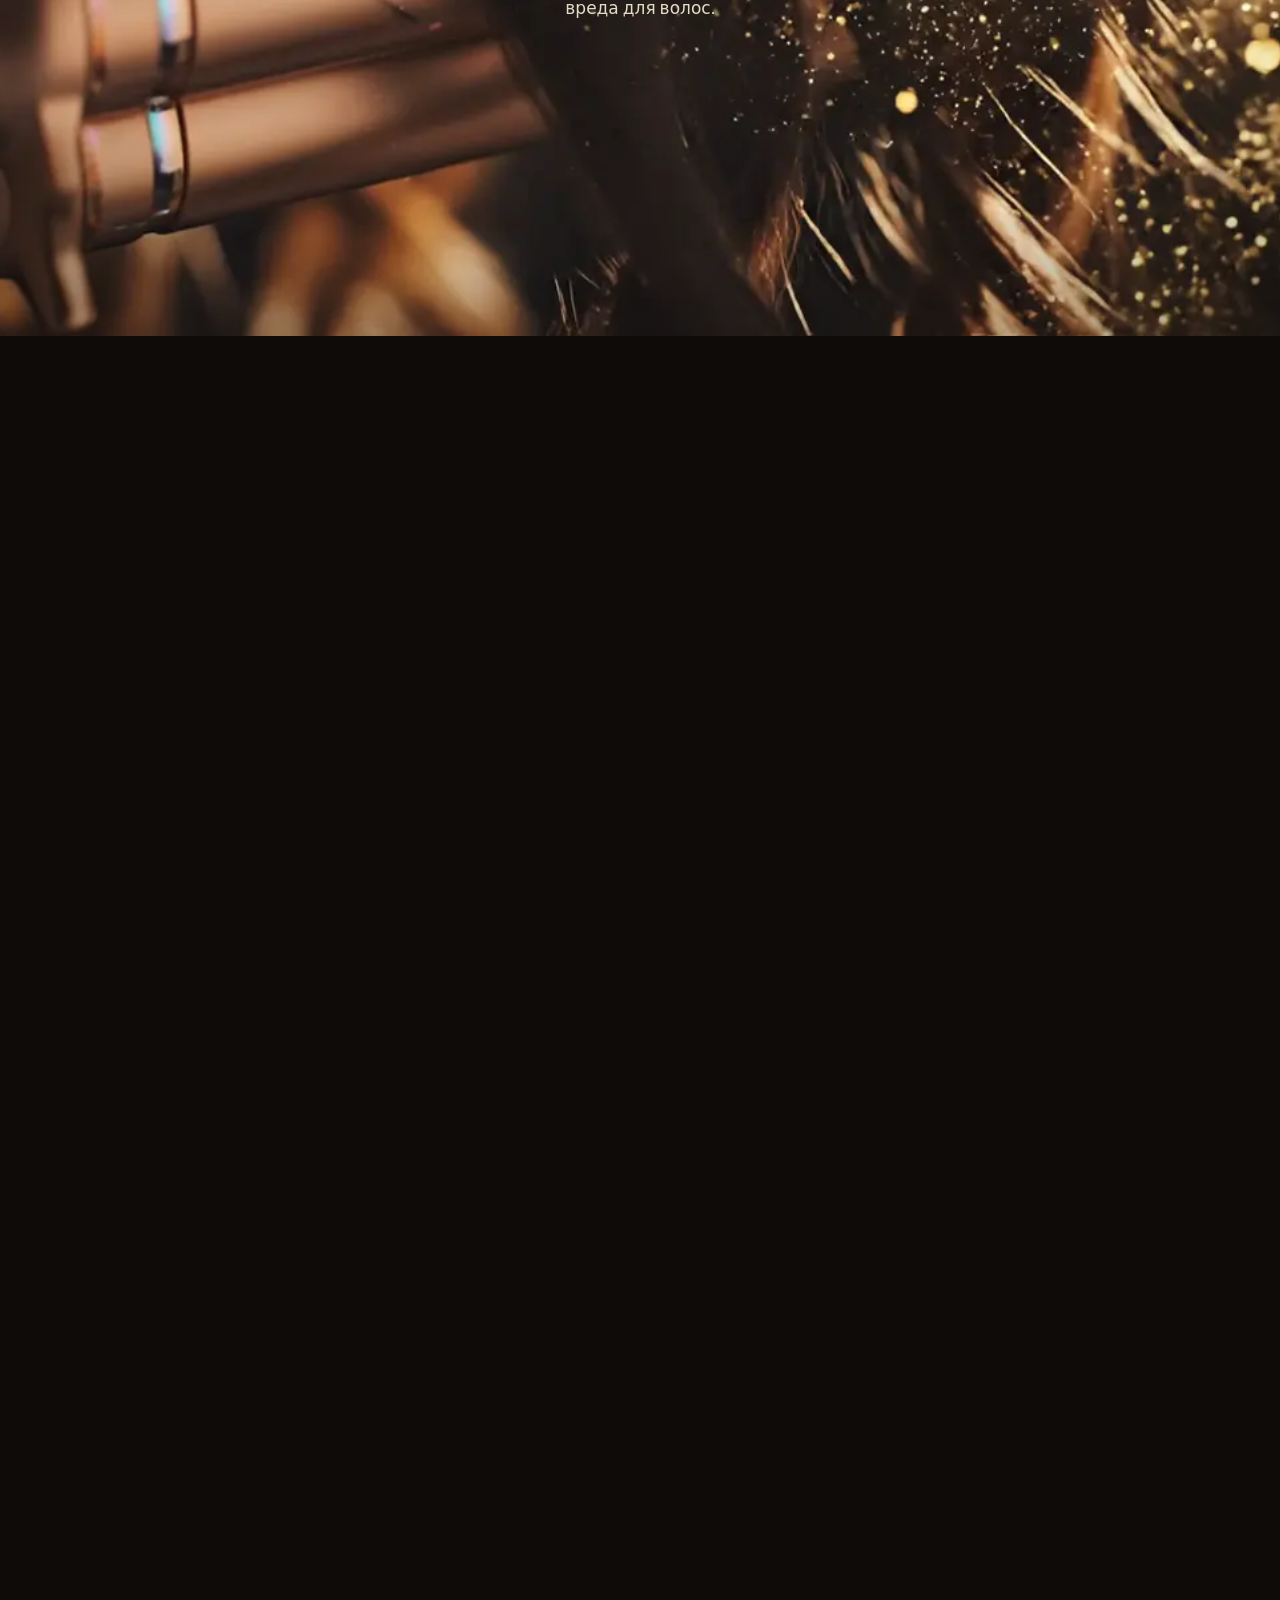
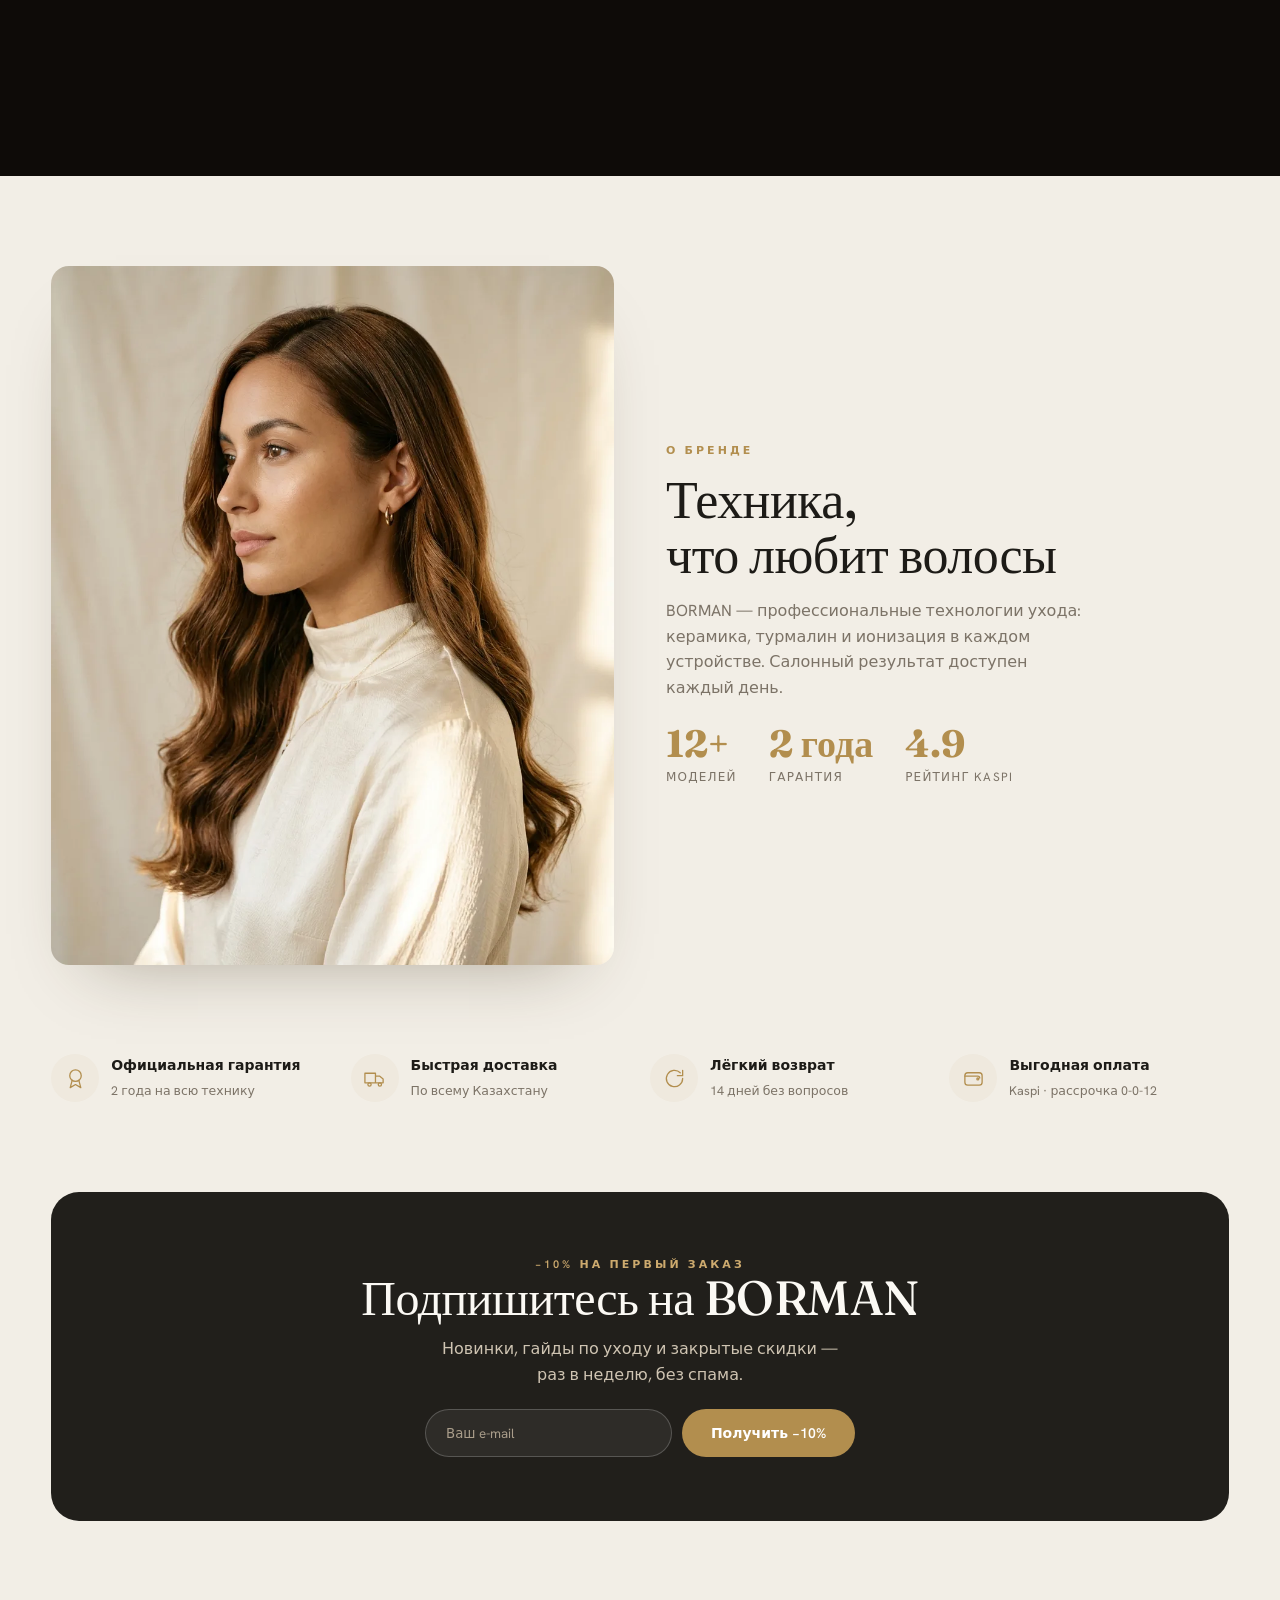
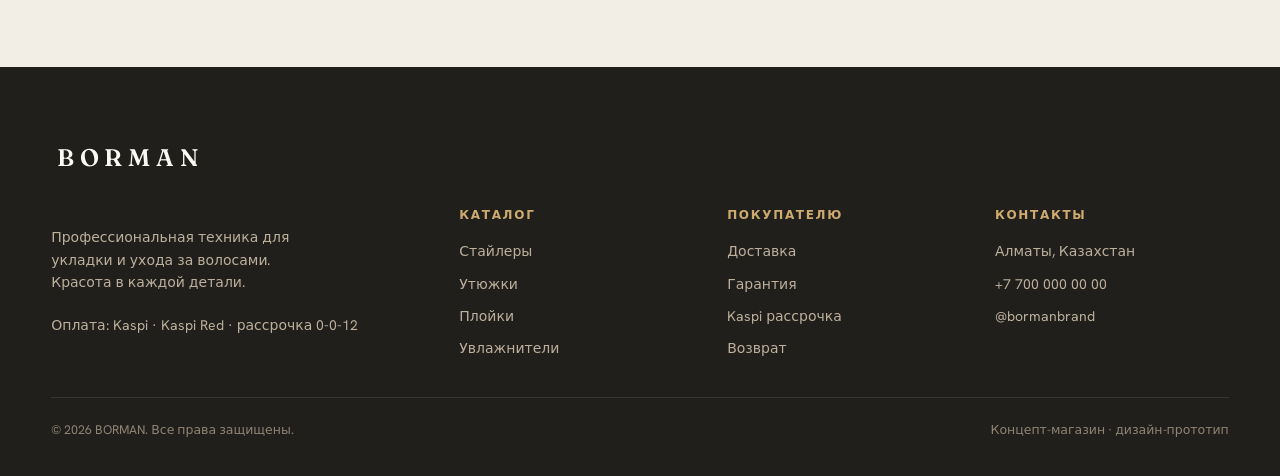
==== commit 3e1b7705: "premium pass: fluid full-width layout, SVG icons, brighter/wider hero, fix video-scroll black bars, " ====
--- a/index.html
+++ b/index.html
@@ -10,15 +10,15 @@
 <link rel="stylesheet" href="shop.css">
 <style>
   .hero-sec{padding:104px 0 20px}
-  .hero{display:grid;grid-template-columns:1.02fr .98fr;min-height:560px}
-  .hero .ht{padding:56px 8px 56px 52px;display:flex;flex-direction:column;justify-content:center}
+  .hero{display:grid;grid-template-columns:.9fr 1.1fr;min-height:clamp(520px,62vh,740px);background:linear-gradient(120deg,#2c2820 0%,#1d1a15 62%)}
+  .hero .ht{padding:clamp(40px,4vw,64px) clamp(20px,2vw,30px) clamp(40px,4vw,64px) clamp(34px,4vw,64px);display:flex;flex-direction:column;justify-content:center}
   .hero h1{font-size:clamp(38px,4.6vw,64px);color:var(--paper);margin:14px 0}
   .hero h1 em{font-style:italic;color:var(--gold-l)}
   .hero p{color:#d9cfbf;max-width:400px;font-size:17px}
   .hero .cta{display:flex;gap:12px;flex-wrap:wrap;margin-top:26px}
   .hero .kline{margin-top:18px;font-size:14px;color:#cfc4b2;display:flex;align-items:center;gap:8px;flex-wrap:wrap}
   .hero .hv{position:relative;margin:14px 14px 14px 0;border-radius:18px;overflow:hidden;background:#000}
-  .hero .hv video{width:100%;height:100%;object-fit:cover;min-height:280px}
+  .hero .hv video{width:100%;height:100%;object-fit:cover;min-height:340px;filter:brightness(1.16) contrast(1.03) saturate(1.06)}
   .hero .hv .glow{position:absolute;inset:auto -20% -30% auto;width:60%;height:60%;background:radial-gradient(circle,rgba(178,142,78,.5),transparent 70%);filter:blur(30px)}
   /* categories */
   .cats{display:grid;grid-template-columns:repeat(4,1fr);gap:15px}
@@ -43,8 +43,8 @@
   .cmp .quote .who{margin-top:14px;font-size:12.5px;letter-spacing:.1em;text-transform:uppercase;color:var(--gold)}
   /* motion */
   .motion{height:270vh;position:relative;background:#0e0b08}
-  .motion .pin{position:sticky;top:0;height:100vh;overflow:hidden;display:flex;align-items:center;justify-content:center}
-  .motion canvas{width:100%;height:100%;object-fit:cover}
+  .motion .pin{position:sticky;top:0;height:100vh;overflow:hidden;display:flex;align-items:center;justify-content:center;background:#17130f url('assets/frames/f050.webp') center/cover no-repeat}
+  .motion canvas{position:absolute;inset:0;width:100%;height:100%}
   .motion .pin::after{content:"";position:absolute;inset:0;background:radial-gradient(130% 90% at 50% 45%,transparent 46%,rgba(14,11,8,.74))}
   .motion .cap{position:absolute;z-index:3;text-align:center;color:var(--paper);padding:24px;transition:.7s var(--ease);opacity:0;transform:translateY(22px)}
   .motion .cap.on{opacity:1;transform:none}
@@ -78,17 +78,17 @@
     <div class="eyebrow">BORMAN · техника для волос</div>
     <h1>Технологии красоты<br>для <em>безупречного</em><br>результата</h1>
     <p>Инновационные стайлеры и уход для здоровых и сияющих волос каждый день.</p>
-    <div class="cta"><a href="catalog.html" class="btn gold">Каталог</a><a href="#motion" class="btn oncdark">▶ Смотреть видео</a></div>
+    <div class="cta"><a href="catalog.html" class="btn gold">Смотреть каталог</a><a href="#best" class="btn oncdark">Хиты продаж</a></div>
     <div class="kline"><span class="kaspi">рассрочка 0-0-12</span> оформление за 1 минуту в Kaspi</div>
   </div>
   <div class="hv"><span class="glow"></span><video autoplay muted loop playsinline poster="assets/hero-poster.webp"><source src="assets/hero.mp4" type="video/mp4"></video></div>
 </div></div></section>
 
-<section style="padding:20px 0 60px"><div class="wrap"><div class="feat-row rv">
-  <div class="f"><div class="ic">✦</div><b>Ионизация</b><small>Блеск и антистатика</small></div>
-  <div class="f"><div class="ic">◈</div><b>Керамика + турмалин</b><small>Бережно к волосам</small></div>
-  <div class="f"><div class="ic">⚡</div><b>Быстрый нагрев</b><small>Готово за 30 секунд</small></div>
-  <div class="f"><div class="ic">♦</div><b>Гарантия 2 года</b><small>Официальный сервис</small></div>
+<section style="padding:24px 0 clamp(50px,6vw,80px)"><div class="wrap"><div class="feat-row rv">
+  <div class="f"><div class="ic" data-ic="spark"></div><b>Ионизация</b><small>Блеск и антистатика</small></div>
+  <div class="f"><div class="ic" data-ic="shield"></div><b>Керамика + турмалин</b><small>Бережно к волосам</small></div>
+  <div class="f"><div class="ic" data-ic="bolt"></div><b>Быстрый нагрев</b><small>Готово за 30 секунд</small></div>
+  <div class="f"><div class="ic" data-ic="medal"></div><b>Гарантия 2 года</b><small>Официальный сервис</small></div>
 </div></div></section>
 
 <div class="marquee"><div class="row"><span>Ионизация <i>✦</i> Керамика <i>✦</i> Турмалин <i>✦</i> Рассрочка Kaspi <i>✦</i> Гарантия 2 года <i>✦</i> Быстрый нагрев <i>✦</i> Ионизация <i>✦</i> Керамика <i>✦</i> Турмалин <i>✦</i> Рассрочка Kaspi <i>✦</i> Гарантия 2 года <i>✦</i> Быстрый нагрев <i>✦</i></span></div></div>
@@ -144,10 +144,10 @@
 </div></div></section>
 
 <section style="padding-top:0"><div class="wrap"><div class="trust rv">
-  <div class="t"><div class="ic">◆</div><div><b>Официальная гарантия</b><small>2 года на всю технику</small></div></div>
-  <div class="t"><div class="ic">⇄</div><div><b>Быстрая доставка</b><small>По всему Казахстану</small></div></div>
-  <div class="t"><div class="ic">↺</div><div><b>Лёгкий возврат</b><small>14 дней без вопросов</small></div></div>
-  <div class="t"><div class="ic">₸</div><div><b>Выгодная оплата</b><small>Kaspi · рассрочка 0-0-12</small></div></div>
+  <div class="t"><div class="ic" data-ic="medal"></div><div><b>Официальная гарантия</b><small>2 года на всю технику</small></div></div>
+  <div class="t"><div class="ic" data-ic="truck"></div><div><b>Быстрая доставка</b><small>По всему Казахстану</small></div></div>
+  <div class="t"><div class="ic" data-ic="refresh"></div><div><b>Лёгкий возврат</b><small>14 дней без вопросов</small></div></div>
+  <div class="t"><div class="ic" data-ic="wallet"></div><div><b>Выгодная оплата</b><small>Kaspi · рассрочка 0-0-12</small></div></div>
 </div></div></section>
 
 <section style="padding-top:0"><div class="wrap"><div class="news rv">
@@ -159,6 +159,7 @@
 <script src="shop.js"></script>
 <script>
 document.addEventListener('DOMContentLoaded',()=>{
+  document.querySelectorAll('[data-ic]').forEach(e=>{e.innerHTML=(window.ICONS||{})[e.dataset.ic]||''});
   renderGrid('#best-grid',[13,9,16,19,18,7,15,11].map(id=>PRODUCTS.find(p=>p.id===id)).filter(Boolean));
   const N=96,frames=[];let cur=0,target=0,loaded=0,ready=false;
   const cv=document.getElementById('mcanvas'),cx=cv.getContext('2d');
@@ -167,12 +168,12 @@
   function cover(img){const w=cv.clientWidth,h=cv.clientHeight,r=Math.max(w/img.width,h/img.height),iw=img.width*r,ih=img.height*r;cx.clearRect(0,0,w,h);cx.drawImage(img,(w-iw)/2,(h-ih)/2,iw,ih)}
   function draw(){const im=frames[Math.round(cur)];if(im&&im.complete)cover(im)}
   function preload(){for(let i=1;i<=N;i++){const im=new Image();im.onload=()=>{loaded++;if(loaded>=N){ready=true;size()}};im.src='assets/frames/f'+pad(i)+'.webp';frames[i-1]=im}}
-  new IntersectionObserver((e,o)=>{if(e[0].isIntersecting){preload();o.disconnect()}},{rootMargin:'700px'}).observe(document.getElementById('motion'));
+  new IntersectionObserver((e,o)=>{if(e[0].isIntersecting){preload();o.disconnect()}},{rootMargin:'1500px'}).observe(document.getElementById('motion'));
   addEventListener('resize',size);
   const caps=[document.getElementById('mc0'),document.getElementById('mc1')];
   function onScroll(){const s=document.getElementById('motion'),r=s.getBoundingClientRect(),tot=s.offsetHeight-innerHeight;let p=Math.min(1,Math.max(0,-r.top/tot));target=p*(N-1);caps[0].classList.toggle('on',p<0.5);caps[1].classList.toggle('on',p>=0.5)}
   addEventListener('scroll',onScroll,{passive:true});onScroll();
-  (function loop(){cur+=(target-cur)*0.12;if(ready)draw();requestAnimationFrame(loop)})();
+  (function loop(){cur+=(target-cur)*0.1;draw();requestAnimationFrame(loop)})();
 });
 </script>
 </body>
--- a/shop.css
+++ b/shop.css
@@ -11,7 +11,11 @@
 html{scroll-behavior:smooth}
 body{background:var(--cream);color:var(--ink);font-family:var(--body);font-weight:400;line-height:1.6;-webkit-font-smoothing:antialiased;overflow-x:hidden}
 a{color:inherit;text-decoration:none}img{display:block;max-width:100%}
-.wrap{max-width:1180px;margin:0 auto;padding:0 26px}
+.wrap{width:92%;max-width:1800px;margin:0 auto}
+.iconbtn{background:none;border:0;cursor:pointer;color:var(--ink);width:44px;height:44px;border-radius:50%;display:inline-flex;align-items:center;justify-content:center;position:relative;transition:.3s}
+.iconbtn:hover{background:var(--soft);color:var(--gold)}
+.iconbtn svg{width:21px;height:21px}
+.cartbtn .cart-count{position:absolute;top:1px;right:1px}
 h1,h2,h3,h4{font-family:var(--disp);font-weight:500;line-height:1.06;letter-spacing:-.01em}
 .eyebrow{font-size:11px;letter-spacing:.28em;text-transform:uppercase;color:var(--gold);font-weight:600}
 /* buttons */
@@ -82,13 +86,15 @@
 /* feature icon row */
 .feat-row{display:grid;grid-template-columns:repeat(4,1fr);gap:1px;background:var(--line);border:1px solid var(--line);border-radius:var(--r);overflow:hidden}
 .feat-row .f{background:var(--paper);padding:26px 24px;text-align:center}
-.feat-row .f .ic{font-size:26px;color:var(--gold);margin-bottom:10px}
+.feat-row .f .ic{color:var(--gold);margin-bottom:13px;display:flex;justify-content:center}
+.feat-row .f .ic svg{width:34px;height:34px}
 .feat-row .f b{font-family:var(--body);display:block;font-weight:600;font-size:15px;margin-bottom:4px}
 .feat-row .f small{color:var(--ink2);font-size:13px}
 /* trust row */
 .trust{display:grid;grid-template-columns:repeat(4,1fr);gap:20px}
 .trust .t{display:flex;gap:12px;align-items:center}
-.trust .t .ic{width:44px;height:44px;border-radius:50%;background:var(--soft);color:var(--gold);display:flex;align-items:center;justify-content:center;font-size:20px;flex:none}
+.trust .t .ic{width:48px;height:48px;border-radius:50%;background:var(--soft);color:var(--gold);display:flex;align-items:center;justify-content:center;flex:none}
+.trust .t .ic svg{width:23px;height:23px}
 .trust .t b{font-family:var(--body);font-weight:600;font-size:14px;display:block}
 .trust .t small{color:var(--ink2);font-size:12.5px}
 /* compare table */
@@ -104,7 +110,7 @@
 .marquee span i{color:var(--gold);font-style:normal;font-size:13px}
 @keyframes mq{to{transform:translateX(-50%)}}
 /* sections */
-section{padding:92px 0}
+section{padding:clamp(66px,7vw,120px) 0}
 .sec-head{margin-bottom:44px}
 .sec-head.c{text-align:center;max-width:640px;margin-left:auto;margin-right:auto}
 .sec-head h2{font-size:clamp(32px,4.6vw,56px);margin-top:11px}
@@ -125,4 +131,5 @@
   .grid{grid-template-columns:1fr 1fr;gap:12px}section{padding:60px 0}
   .marquee span{font-size:17px}.fgrid{grid-template-columns:1fr 1fr}
 }
-@media(max-width:480px){.grid{grid-template-columns:1fr 1fr;gap:10px}.feat-row{grid-template-columns:1fr 1fr}.trust{grid-template-columns:1fr}.pcard .pi{padding:13px}.pcard h3{font-size:13.5px}.pcard .price{font-size:19px}}
+@media(max-width:480px){.grid{grid-template-columns:1fr 1fr;gap:10px}.feat-row{grid-template-columns:1fr 1fr}.trust{grid-template-columns:1fr}.pcard .pi{padding:13px}.pcard h3{font-size:13.5px}.pcard .price{font-size:19px}
+  .logo{font-size:20px;letter-spacing:.14em}.nav{gap:8px}.nav-r{gap:10px}.icobtn{font-size:13px}}
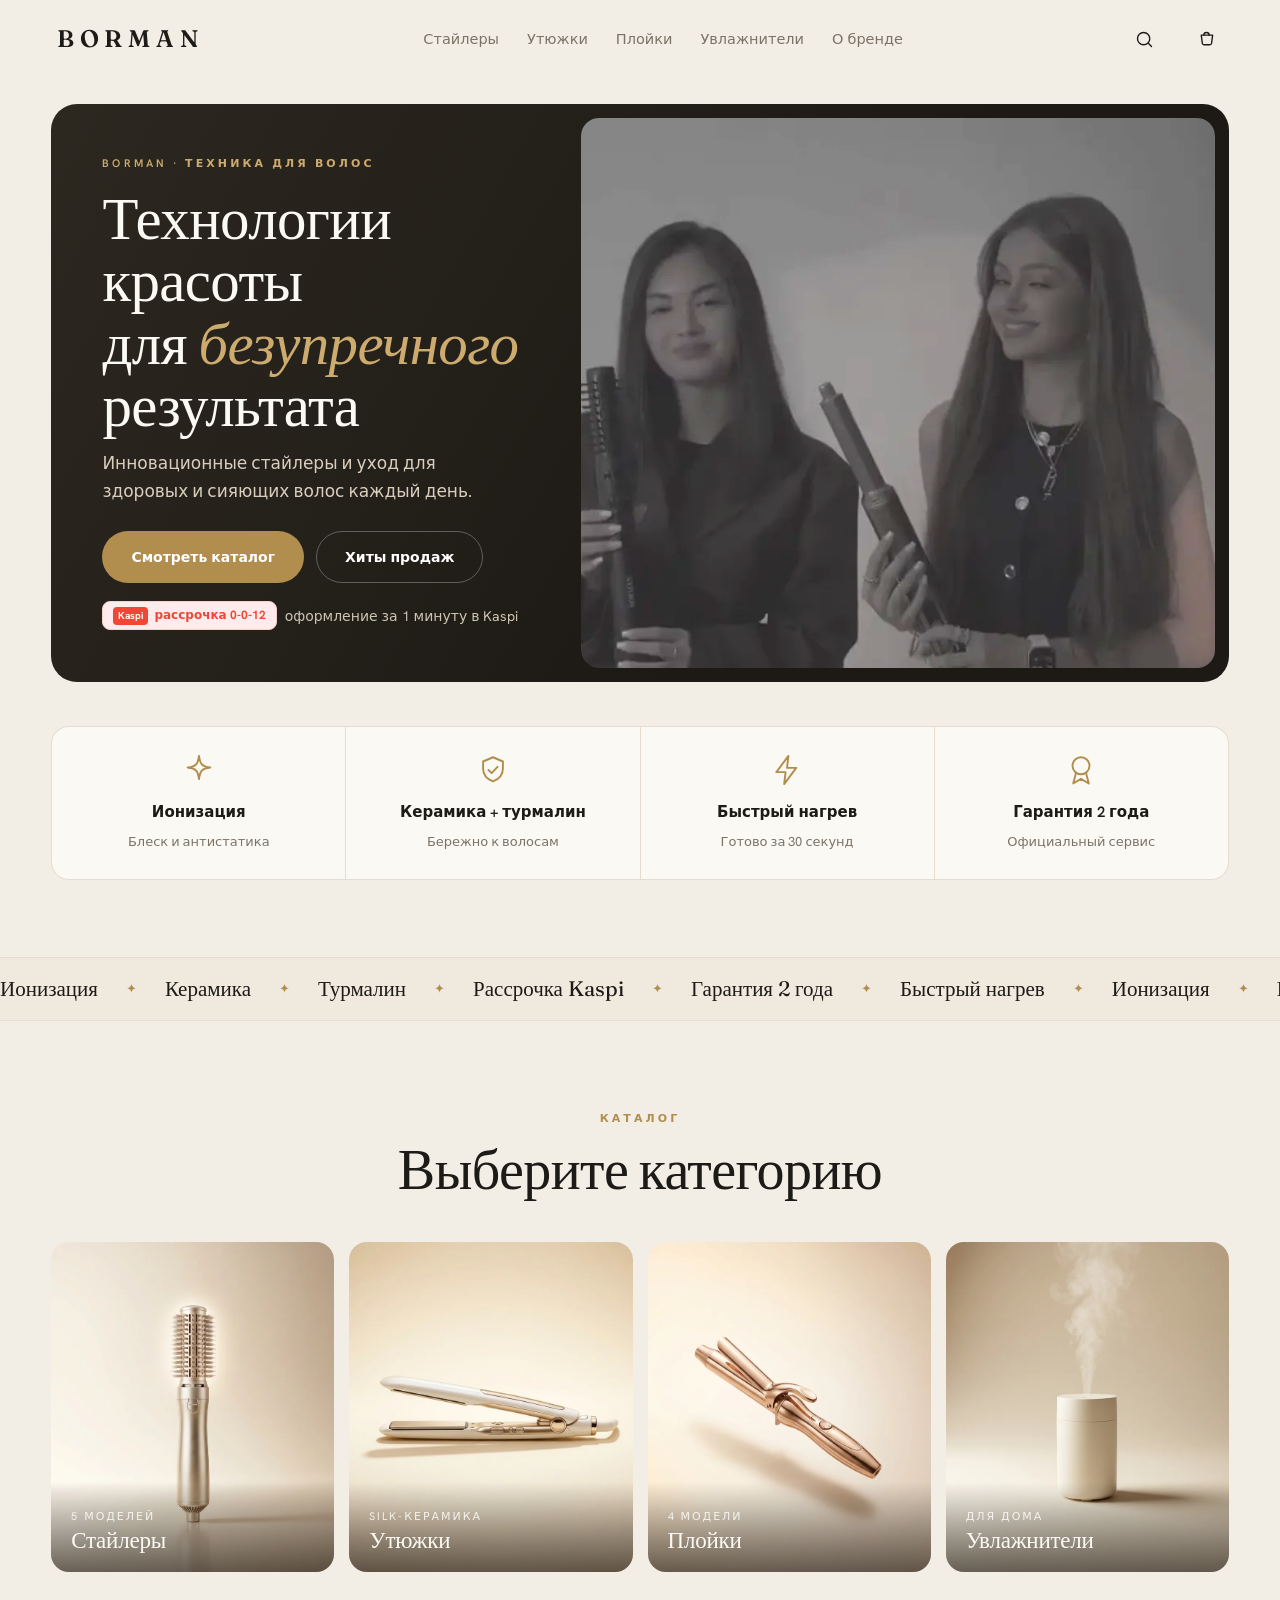
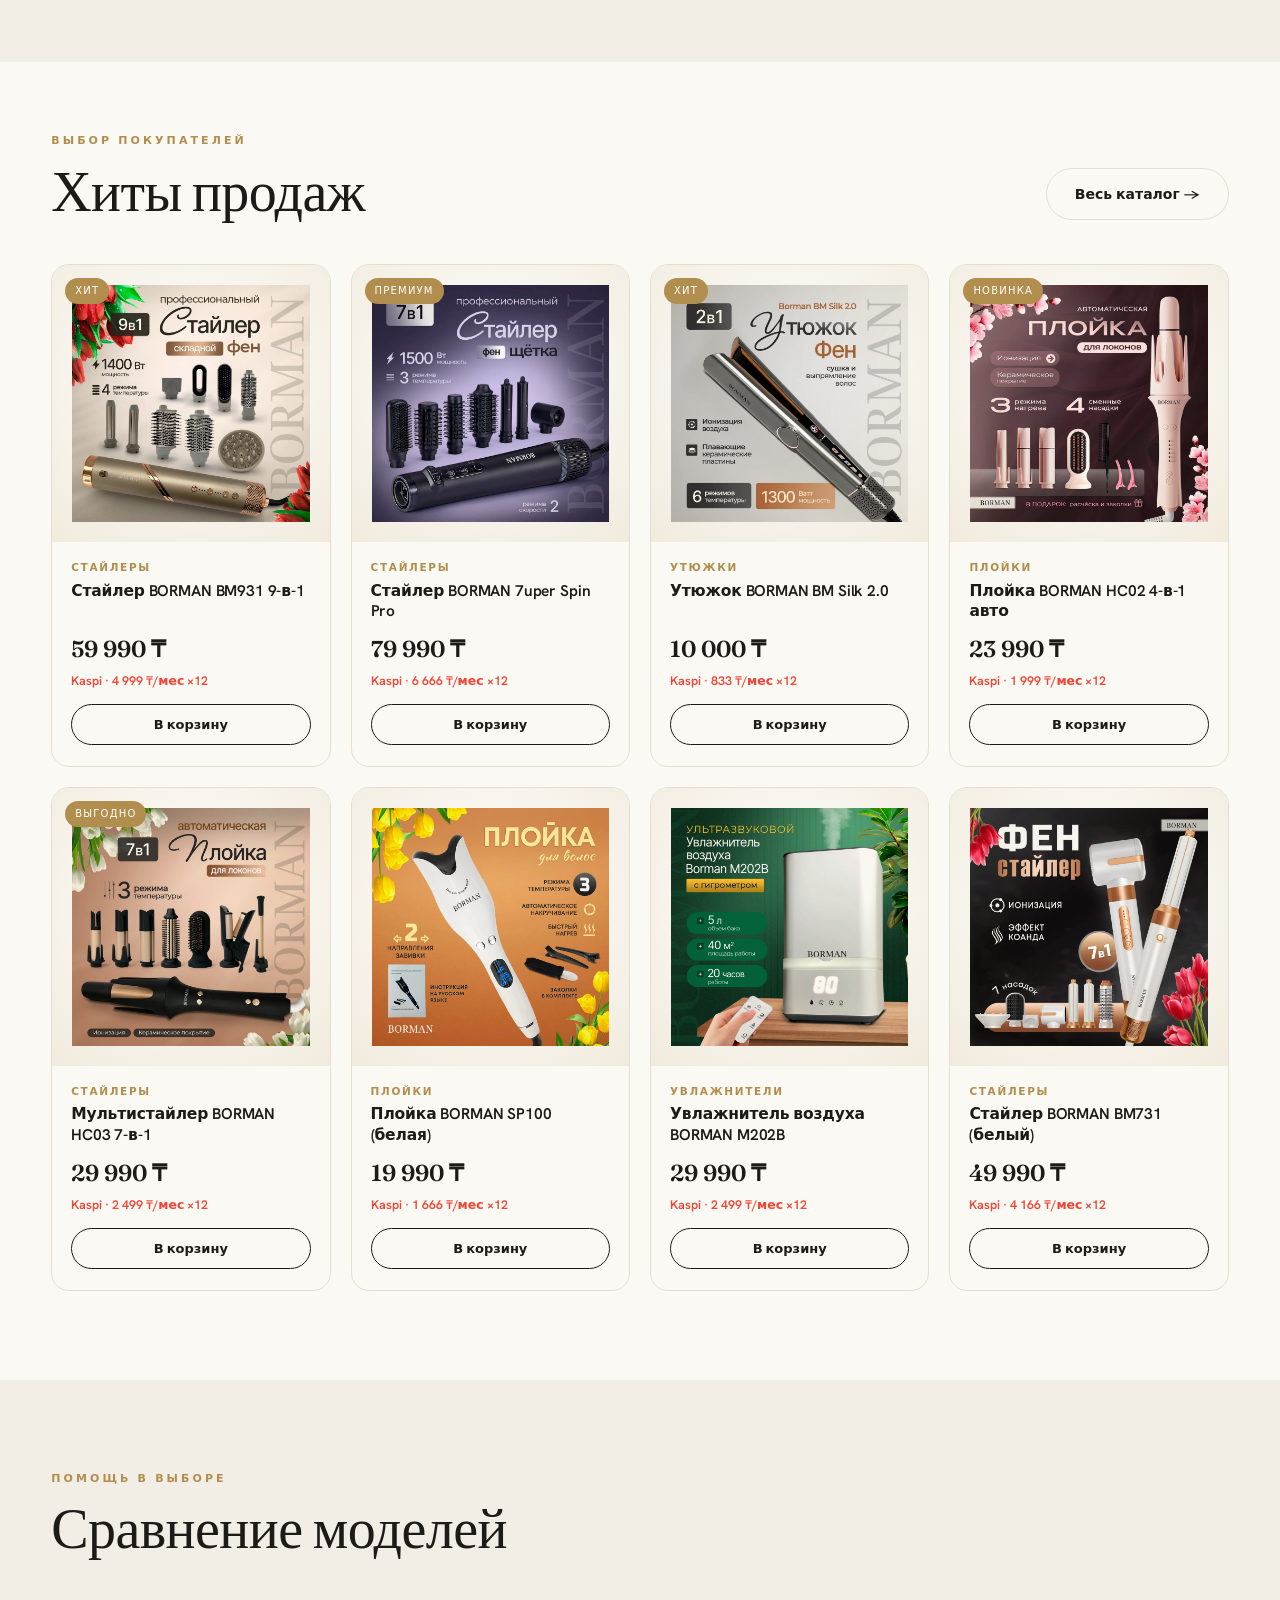
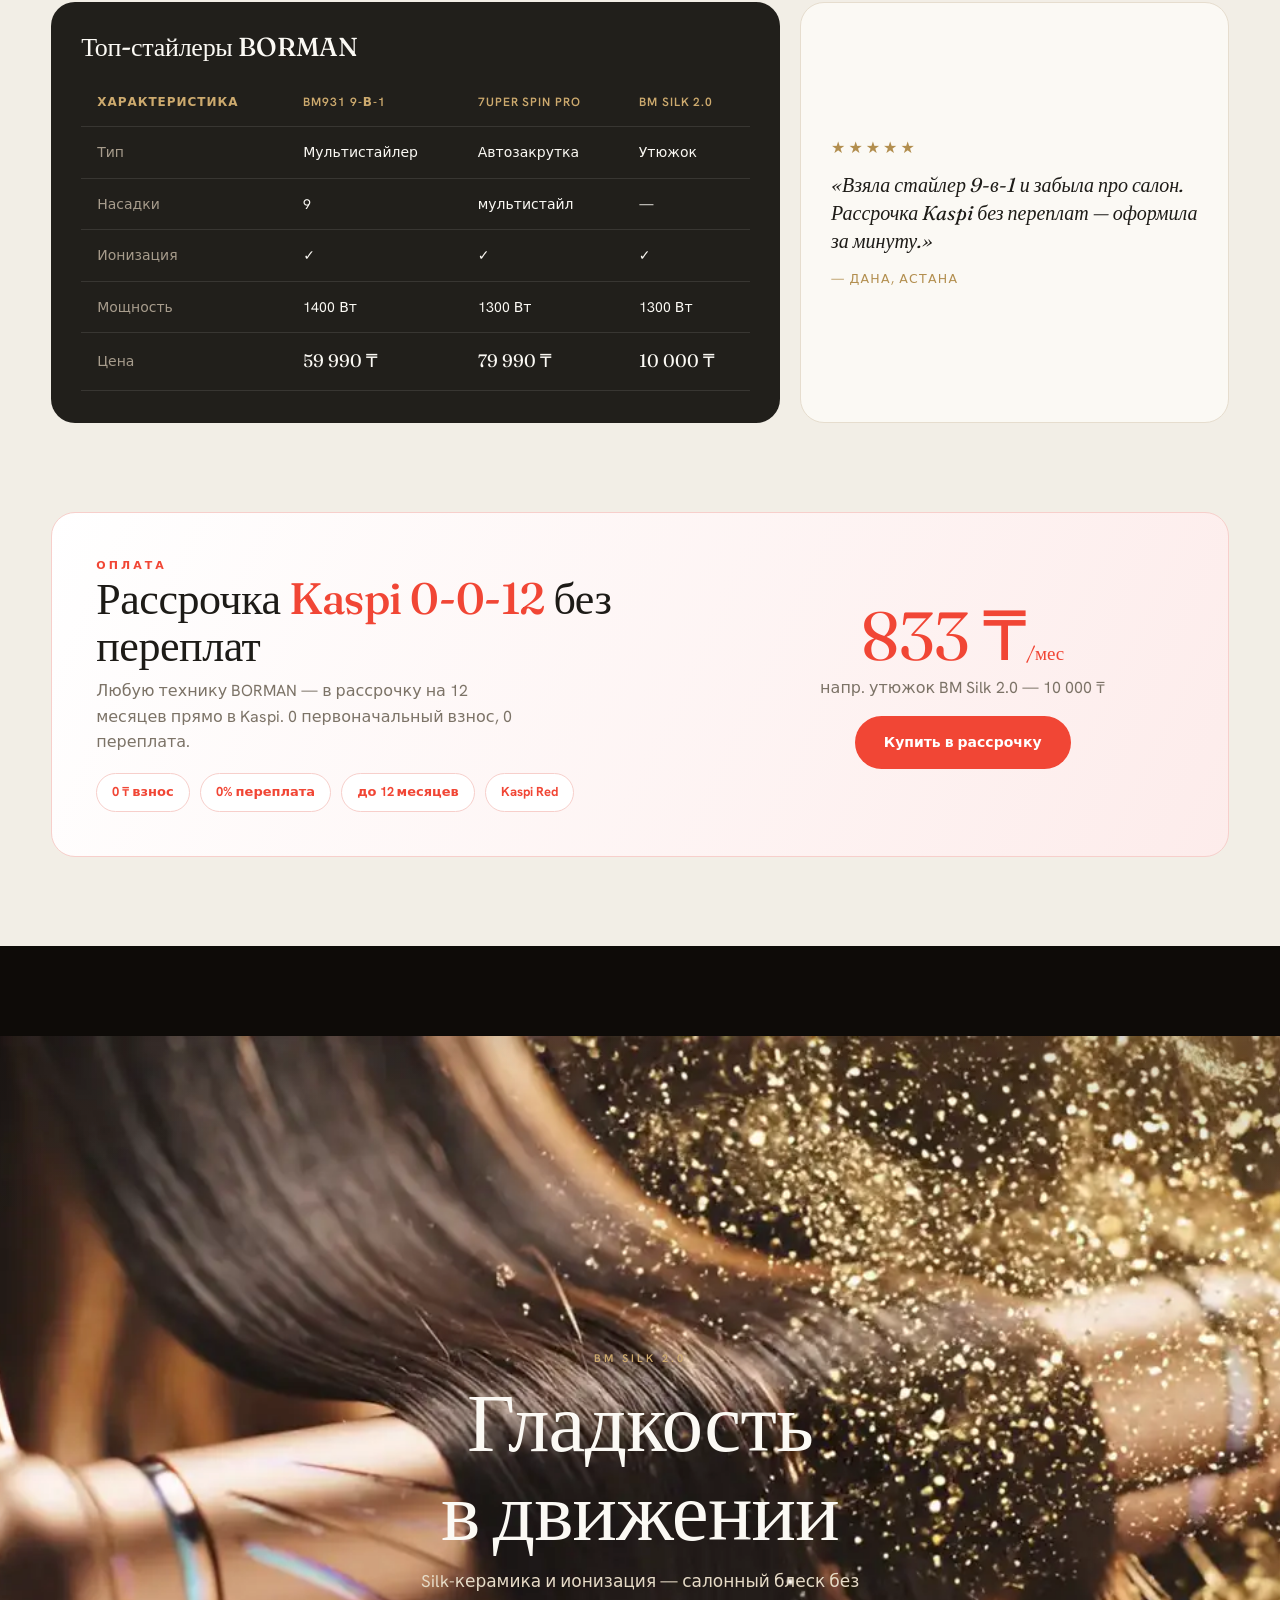
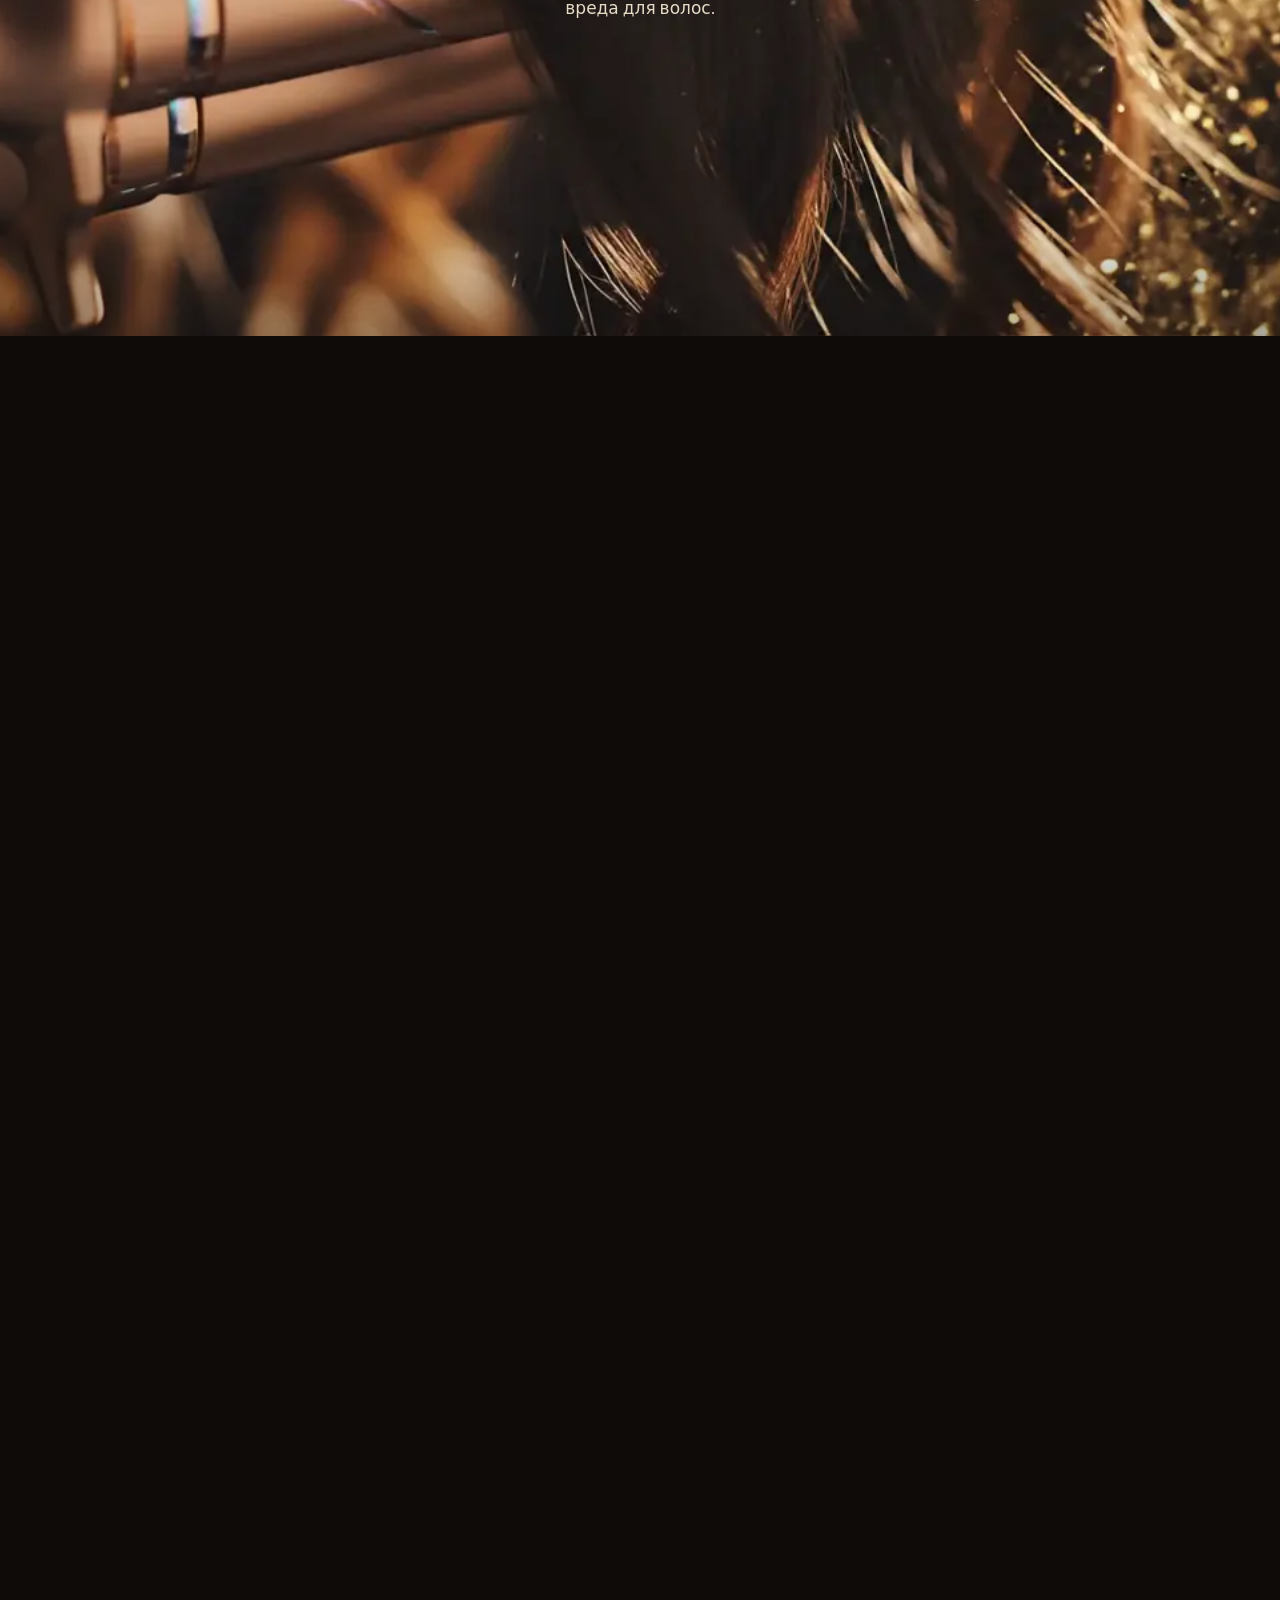
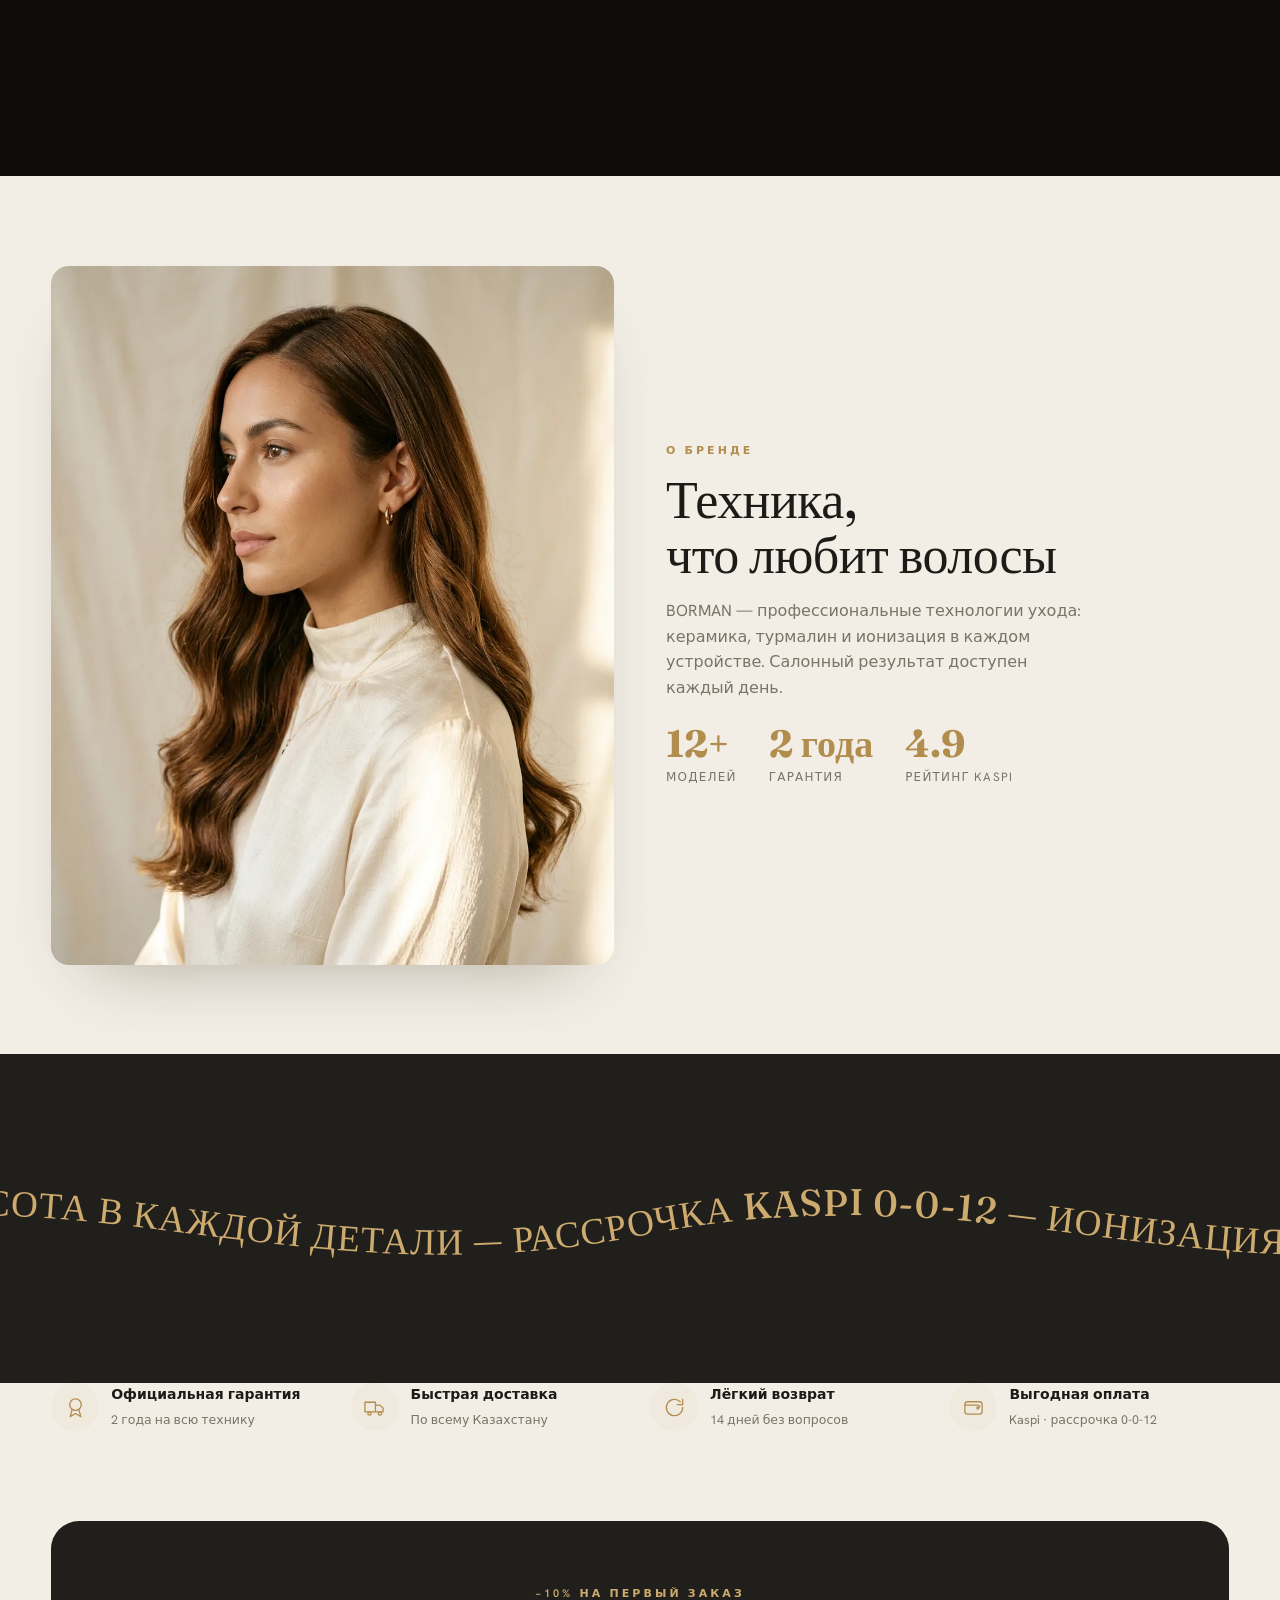
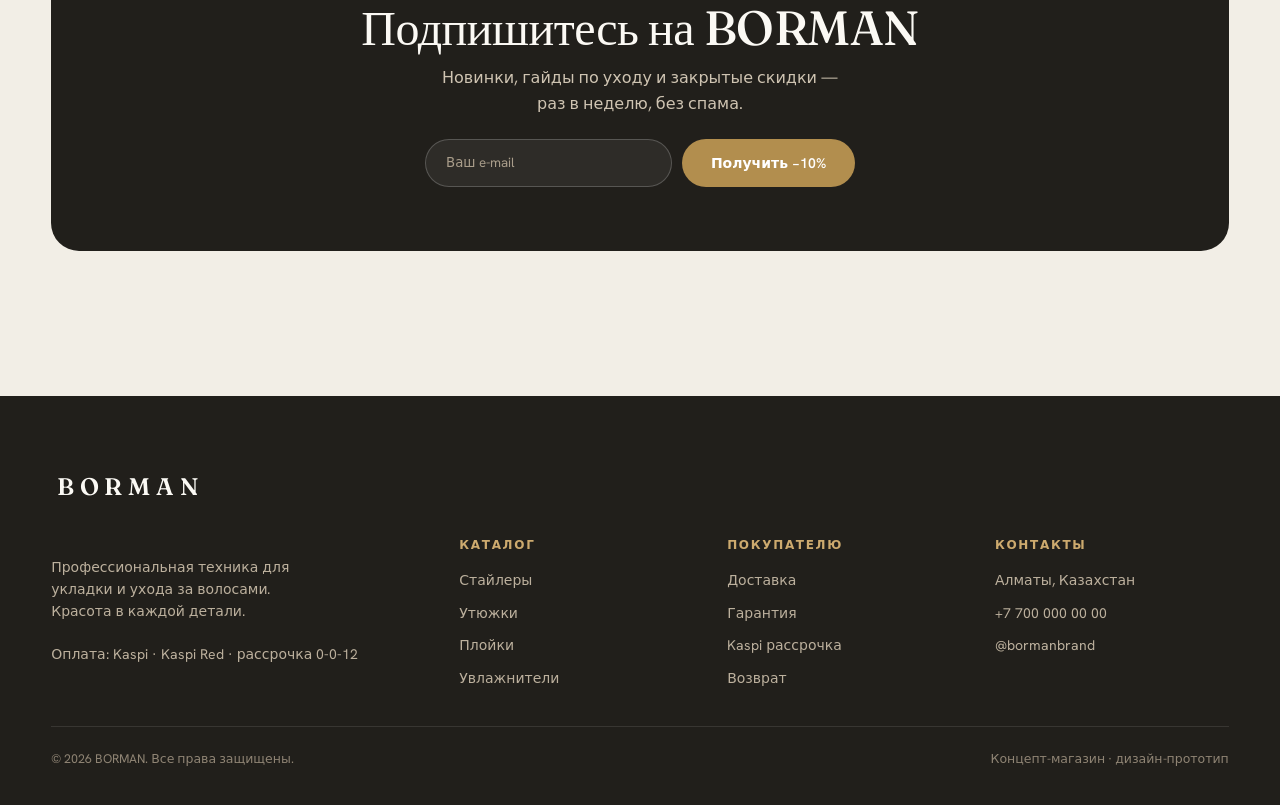
==== commit d1040b90: "mobile+premium fixes: img-cover video-scroll (no black bars), cohesive category images, cart × fix, " ====
--- a/index.html
+++ b/index.html
@@ -43,8 +43,8 @@
   .cmp .quote .who{margin-top:14px;font-size:12.5px;letter-spacing:.1em;text-transform:uppercase;color:var(--gold)}
   /* motion */
   .motion{height:270vh;position:relative;background:#0e0b08}
-  .motion .pin{position:sticky;top:0;height:100vh;overflow:hidden;display:flex;align-items:center;justify-content:center;background:#17130f url('assets/frames/f050.webp') center/cover no-repeat}
-  .motion canvas{position:absolute;inset:0;width:100%;height:100%}
+  .motion .pin{position:sticky;top:0;height:100vh;overflow:hidden;display:flex;align-items:center;justify-content:center;background:#17130f}
+  .motion #mframe{position:absolute;inset:0;width:100%;height:100%;object-fit:cover;display:block}
   .motion .pin::after{content:"";position:absolute;inset:0;background:radial-gradient(130% 90% at 50% 45%,transparent 46%,rgba(14,11,8,.74))}
   .motion .cap{position:absolute;z-index:3;text-align:center;color:var(--paper);padding:24px;transition:.7s var(--ease);opacity:0;transform:translateY(22px)}
   .motion .cap.on{opacity:1;transform:none}
@@ -67,7 +67,11 @@
   .news form{display:flex;gap:10px;max-width:430px;margin:0 auto;flex-wrap:wrap}
   .news input{flex:1;min-width:200px;padding:14px 20px;border-radius:100px;border:1px solid rgba(255,255,255,.2);background:rgba(255,255,255,.06);color:var(--paper);font-family:var(--body)}
   .news input::placeholder{color:#a99d8a}
-  @media(max-width:900px){.hero{grid-template-columns:1fr}.hero .ht{padding:40px 30px 20px}.hero .hv{margin:0 14px 14px;min-height:260px}.cats{grid-template-columns:1fr 1fr}.kaspi-band{grid-template-columns:1fr;padding:30px}.cmp{grid-template-columns:1fr}.brand{grid-template-columns:1fr;gap:26px}.brand .o1{order:-1}.motion{height:220vh}}
+  .wavemq{background:var(--char);overflow:hidden;line-height:0}
+  .wavemq svg{width:100%;height:clamp(94px,12vw,150px);display:block}
+  .wavemq .wtext{font-family:var(--disp);font-weight:500;font-size:clamp(21px,2.9vw,40px);fill:var(--gold-l);letter-spacing:.03em}
+  @media(max-width:900px){.hero{grid-template-columns:1fr;min-height:0}.hero .ht{padding:clamp(30px,6vw,44px) clamp(22px,5vw,30px) 16px}.hero .hv{margin:0 clamp(12px,3vw,18px) clamp(12px,3vw,18px);aspect-ratio:16/10;min-height:0}.hero .hv video{min-height:0}.cats{grid-template-columns:1fr 1fr}.kaspi-band{grid-template-columns:1fr;padding:30px}.cmp{grid-template-columns:1fr}.cmp .tbl{padding:26px 20px;-webkit-overflow-scrolling:touch}.brand{grid-template-columns:1fr;gap:26px}.brand .o1{order:-1}.motion{height:220vh}}
+  @media(max-width:520px){.cats{grid-template-columns:1fr 1fr;gap:10px}.ctile{aspect-ratio:3/3.3}.ctile .l h3{font-size:19px}.hero h1{font-size:clamp(30px,8vw,42px)}}
 </style>
 </head>
 <body>
@@ -96,10 +100,10 @@
 <section><div class="wrap">
   <div class="sec-head c rv"><div class="eyebrow">Каталог</div><h2>Выберите категорию</h2></div>
   <div class="cats">
-    <a class="ctile rv" href="catalog.html?cat=styling"><img src="assets/cat_styling.webp" alt=""><div class="l"><small>5 моделей</small><h3>Стайлеры</h3></div></a>
-    <a class="ctile rv" style="transition-delay:.07s" href="catalog.html?cat=straighteners"><img src="assets/prod-16.webp" style="object-fit:contain;padding:14px;background:radial-gradient(circle,#fff,#efe6d7)" alt=""><div class="l"><small>Silk-керамика</small><h3>Утюжки</h3></div></a>
-    <a class="ctile rv" style="transition-delay:.14s" href="catalog.html?cat=curling"><img src="assets/cat_curling.webp" alt=""><div class="l"><small>4 модели</small><h3>Плойки</h3></div></a>
-    <a class="ctile rv" style="transition-delay:.21s" href="catalog.html?cat=humidifiers"><img src="assets/life_salon.webp" alt=""><div class="l"><small>Для дома</small><h3>Увлажнители</h3></div></a>
+    <a class="ctile rv" href="catalog.html?cat=styling"><img src="assets/cat-styling.webp" alt=""><div class="l"><small>5 моделей</small><h3>Стайлеры</h3></div></a>
+    <a class="ctile rv" style="transition-delay:.07s" href="catalog.html?cat=straighteners"><img src="assets/cat-straight.webp" alt=""><div class="l"><small>Silk-керамика</small><h3>Утюжки</h3></div></a>
+    <a class="ctile rv" style="transition-delay:.14s" href="catalog.html?cat=curling"><img src="assets/cat-curl.webp" alt=""><div class="l"><small>4 модели</small><h3>Плойки</h3></div></a>
+    <a class="ctile rv" style="transition-delay:.21s" href="catalog.html?cat=humidifiers"><img src="assets/cat-humid.webp" alt=""><div class="l"><small>Для дома</small><h3>Увлажнители</h3></div></a>
   </div>
 </div></section>
 
@@ -132,7 +136,7 @@
 
 <section class="motion" id="motion">
   <div class="pin">
-    <canvas id="mcanvas"></canvas>
+    <img id="mframe" src="assets/frames/f048.webp" alt="BM Silk 2.0">
     <div class="cap" id="mc0"><div class="eyebrow">BM Silk 2.0</div><h2>Гладкость<br>в движении</h2><p>Silk-керамика и ионизация — салонный блеск без вреда для волос.</p></div>
     <div class="cap" id="mc1"><h2 style="color:var(--gold-l)">160°C точности</h2><p>6 режимов температуры и защита от перегрева — контроль в каждом движении.</p><a href="product.html?id=16" class="btn gold">Купить за 10 000 ₸</a></div>
   </div>
@@ -142,6 +146,8 @@
   <img class="rv o1" src="assets/life_editorial.webp" alt="BORMAN">
   <div><div class="eyebrow rv">О бренде</div><h2 class="rv" style="transition-delay:.06s">Техника,<br>что любит волосы</h2><p class="rv" style="transition-delay:.1s">BORMAN — профессиональные технологии ухода: керамика, турмалин и ионизация в каждом устройстве. Салонный результат доступен каждый день.</p><div class="facts rv" style="transition-delay:.16s"><div><b>12+</b><small>Моделей</small></div><div><b>2 года</b><small>Гарантия</small></div><div><b>4.9</b><small>Рейтинг Kaspi</small></div></div></div>
 </div></div></section>
+
+<section class="wavemq" aria-hidden="true"><svg viewBox="0 0 1440 150" preserveAspectRatio="xMidYMid slice"><defs><path id="wpath" d="M-120,92 C160,22 380,158 720,92 C1060,22 1280,158 1560,92"/></defs><text class="wtext"><textPath href="#wpath" startOffset="0">BORMAN — КРАСОТА В КАЖДОЙ ДЕТАЛИ — РАССРОЧКА KASPI 0-0-12 — ИОНИЗАЦИЯ — КЕРАМИКА — ГАРАНТИЯ 2 ГОДА — BORMAN — КРАСОТА В КАЖДОЙ ДЕТАЛИ — РАССРОЧКА KASPI 0-0-12 — ИОНИЗАЦИЯ — КЕРАМИКА — ГАРАНТИЯ 2 ГОДА — <animate attributeName="startOffset" from="0" to="-770" dur="28s" repeatCount="indefinite"/></textPath></text></svg></section>
 
 <section style="padding-top:0"><div class="wrap"><div class="trust rv">
   <div class="t"><div class="ic" data-ic="medal"></div><div><b>Официальная гарантия</b><small>2 года на всю технику</small></div></div>
@@ -161,19 +167,18 @@
 document.addEventListener('DOMContentLoaded',()=>{
   document.querySelectorAll('[data-ic]').forEach(e=>{e.innerHTML=(window.ICONS||{})[e.dataset.ic]||''});
   renderGrid('#best-grid',[13,9,16,19,18,7,15,11].map(id=>PRODUCTS.find(p=>p.id===id)).filter(Boolean));
-  const N=96,frames=[];let cur=0,target=0,loaded=0,ready=false;
-  const cv=document.getElementById('mcanvas'),cx=cv.getContext('2d');
+  const N=96,frames=[];let cur=0,target=0,lastIdx=-1;
+  const mf=document.getElementById('mframe');
   const pad=n=>String(n).padStart(3,'0');
-  function size(){const d=Math.min(devicePixelRatio||1,2);cv.width=cv.clientWidth*d;cv.height=cv.clientHeight*d;cx.setTransform(d,0,0,d,0,0);draw()}
-  function cover(img){const w=cv.clientWidth,h=cv.clientHeight,r=Math.max(w/img.width,h/img.height),iw=img.width*r,ih=img.height*r;cx.clearRect(0,0,w,h);cx.drawImage(img,(w-iw)/2,(h-ih)/2,iw,ih)}
-  function draw(){const im=frames[Math.round(cur)];if(im&&im.complete)cover(im)}
-  function preload(){for(let i=1;i<=N;i++){const im=new Image();im.onload=()=>{loaded++;if(loaded>=N){ready=true;size()}};im.src='assets/frames/f'+pad(i)+'.webp';frames[i-1]=im}}
-  new IntersectionObserver((e,o)=>{if(e[0].isIntersecting){preload();o.disconnect()}},{rootMargin:'1500px'}).observe(document.getElementById('motion'));
-  addEventListener('resize',size);
+  function preload(){for(let i=1;i<=N;i++){const im=new Image();im.src='assets/frames/f'+pad(i)+'.webp';frames[i-1]=im}}
+  new IntersectionObserver((e,o)=>{if(e[0].isIntersecting){preload();o.disconnect()}},{rootMargin:'1600px'}).observe(document.getElementById('motion'));
   const caps=[document.getElementById('mc0'),document.getElementById('mc1')];
   function onScroll(){const s=document.getElementById('motion'),r=s.getBoundingClientRect(),tot=s.offsetHeight-innerHeight;let p=Math.min(1,Math.max(0,-r.top/tot));target=p*(N-1);caps[0].classList.toggle('on',p<0.5);caps[1].classList.toggle('on',p>=0.5)}
   addEventListener('scroll',onScroll,{passive:true});onScroll();
-  (function loop(){cur+=(target-cur)*0.1;draw();requestAnimationFrame(loop)})();
+  (function loop(){cur+=(target-cur)*0.12;const idx=Math.max(0,Math.min(N-1,Math.round(cur)));if(idx!==lastIdx&&frames[idx]&&frames[idx].complete){mf.src=frames[idx].src;lastIdx=idx}requestAnimationFrame(loop)})();
+  // subtle parallax on hero video
+  const hvv=document.querySelector('.hero .hv video');
+  if(hvv){hvv.style.transform='scale(1.07)';addEventListener('scroll',()=>{const y=Math.min(scrollY,700);hvv.style.transform='translateY('+(y*0.05)+'px) scale(1.07)'},{passive:true});}
 });
 </script>
 </body>
--- a/shop.css
+++ b/shop.css
@@ -41,7 +41,12 @@
 .burger span{width:24px;height:2px;background:var(--ink);border-radius:2px}
 .mmenu{position:fixed;inset:0;z-index:90;background:var(--paper);transform:translateY(-100%);transition:.5s var(--ease);display:flex;flex-direction:column;padding:80px 30px 40px}
 .mmenu.open{transform:none}
-.mmenu a{font-family:var(--disp);font-size:32px;padding:12px 0;border-bottom:1px solid var(--line)}
+.mmenu .mm-links{display:flex;flex-direction:column}
+.mmenu .mm-links a{font-family:var(--disp);font-size:30px;padding:13px 0;border-bottom:1px solid var(--line)}
+.mmenu .mm-foot{margin-top:auto;padding-top:26px}
+.mmenu .mm-info{margin-top:20px;color:var(--ink2);font-size:14px}
+.mmenu .mm-info .kaspi{margin-bottom:12px}
+.mmenu .mm-info p{margin-top:8px}
 .mmenu .x{position:absolute;top:24px;right:26px;font-size:30px;background:none;border:0;cursor:pointer}
 /* cart */
 .cart-ov{position:fixed;inset:0;z-index:95;background:rgba(20,16,10,.42);opacity:0;pointer-events:none;transition:.4s}
@@ -57,7 +62,10 @@
 .citem .kaspi-m{font-size:12px;color:var(--kaspi);font-weight:600;margin-top:2px}
 .citem .qty{display:flex;align-items:center;gap:10px;margin-top:8px}
 .citem .qty button{width:26px;height:26px;border:1px solid var(--line);background:var(--paper);border-radius:7px;cursor:pointer;font-size:16px}
-.citem .rm{background:none;border:0;color:var(--mut);cursor:pointer;font-size:12px;text-decoration:underline}
+.citem .crow{display:flex;justify-content:space-between;align-items:flex-start;gap:8px}
+.citem .rm2{background:none;border:0;color:var(--mut);font-size:22px;line-height:.9;cursor:pointer;padding:0 2px;flex:none}
+.citem .rm2:hover{color:var(--kaspi)}
+.citem .cprice{font-weight:600;margin-top:2px}
 .cart .cf{padding:22px 24px;border-top:1px solid var(--line);background:var(--soft)}
 .cart .tot{display:flex;justify-content:space-between;font-family:var(--disp);font-size:23px;margin-bottom:5px}
 .cart .kaspi-tot{font-size:13px;color:var(--kaspi);font-weight:600;margin-bottom:16px}
@@ -98,7 +106,7 @@
 .trust .t b{font-family:var(--body);font-weight:600;font-size:14px;display:block}
 .trust .t small{color:var(--ink2);font-size:12.5px}
 /* compare table */
-.compare{width:100%;border-collapse:collapse;color:var(--paper)}
+.compare{width:100%;border-collapse:collapse;color:var(--paper);min-width:500px}
 .compare th,.compare td{padding:14px 16px;text-align:left;border-bottom:1px solid var(--line-d);font-size:14px}
 .compare th{font-family:var(--body);font-weight:600;color:var(--gold-l);font-size:12px;letter-spacing:.08em;text-transform:uppercase}
 .compare td:first-child{color:var(--mut)}
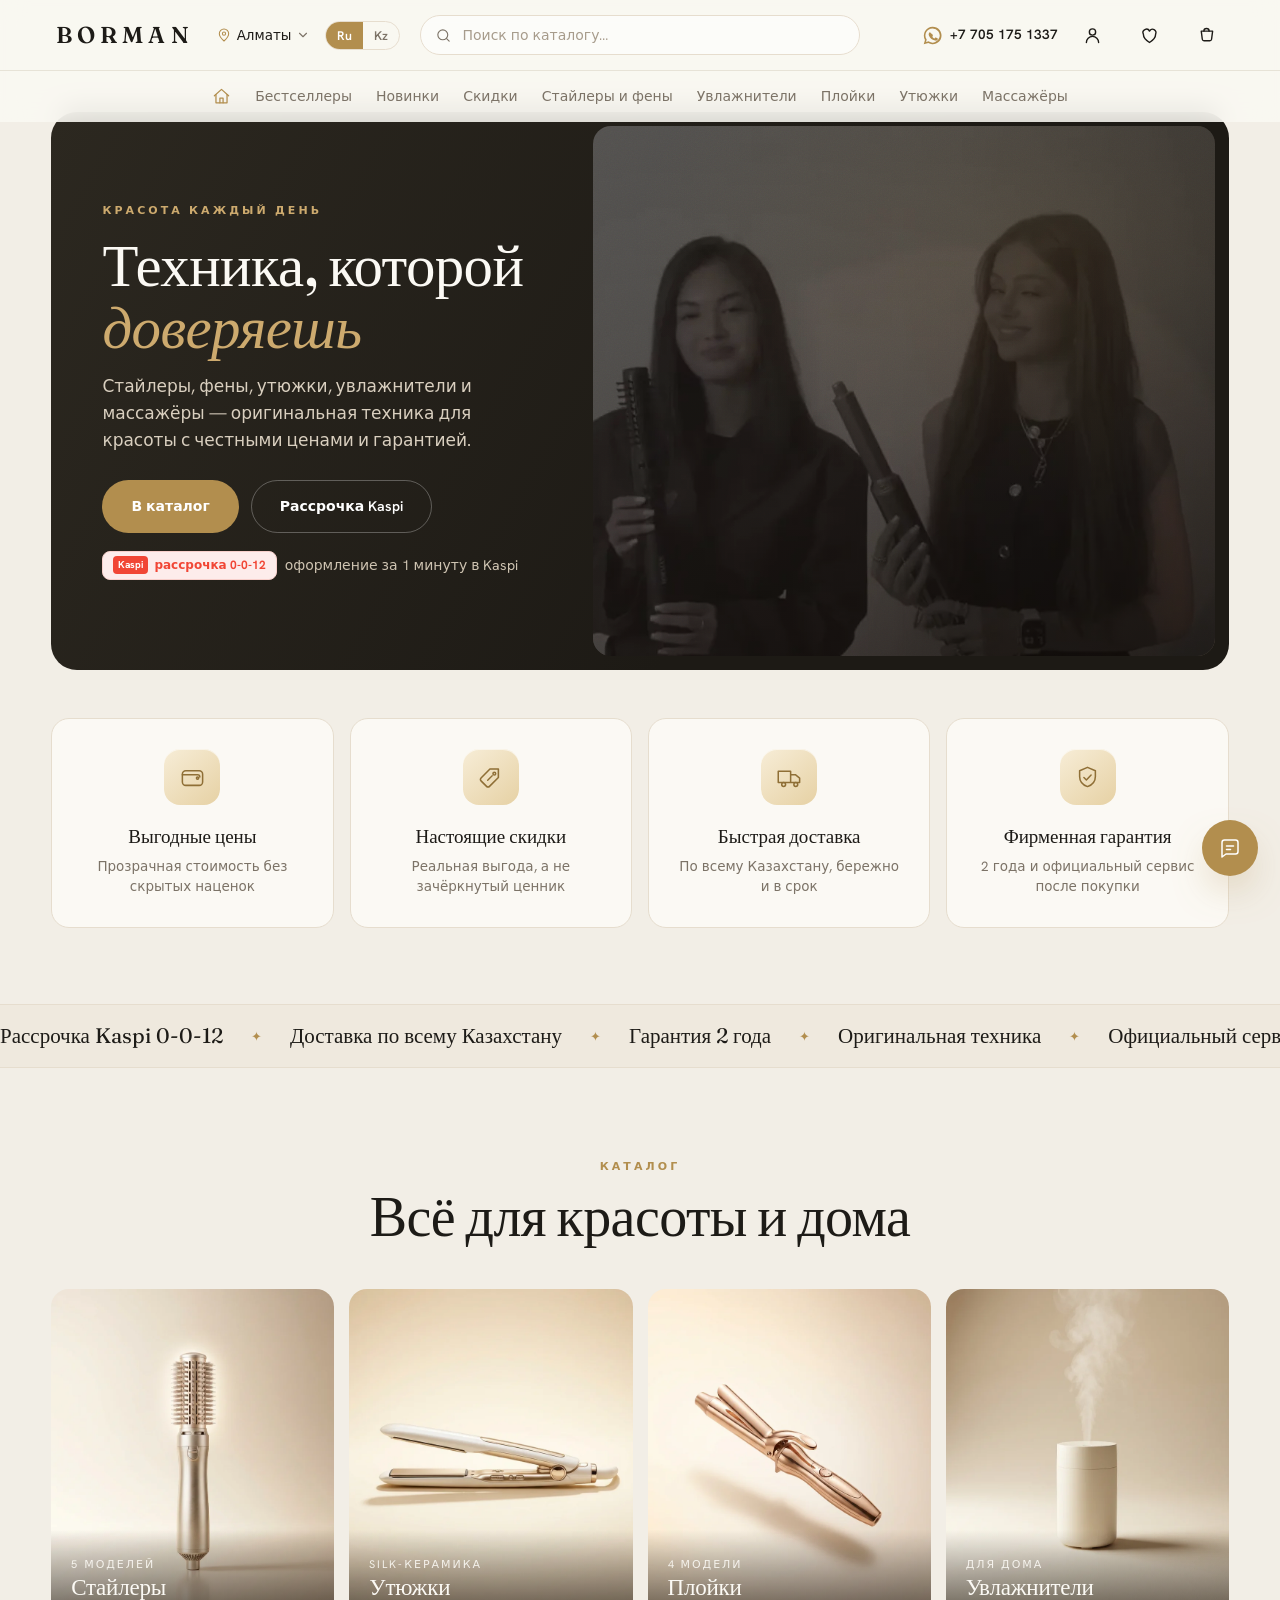
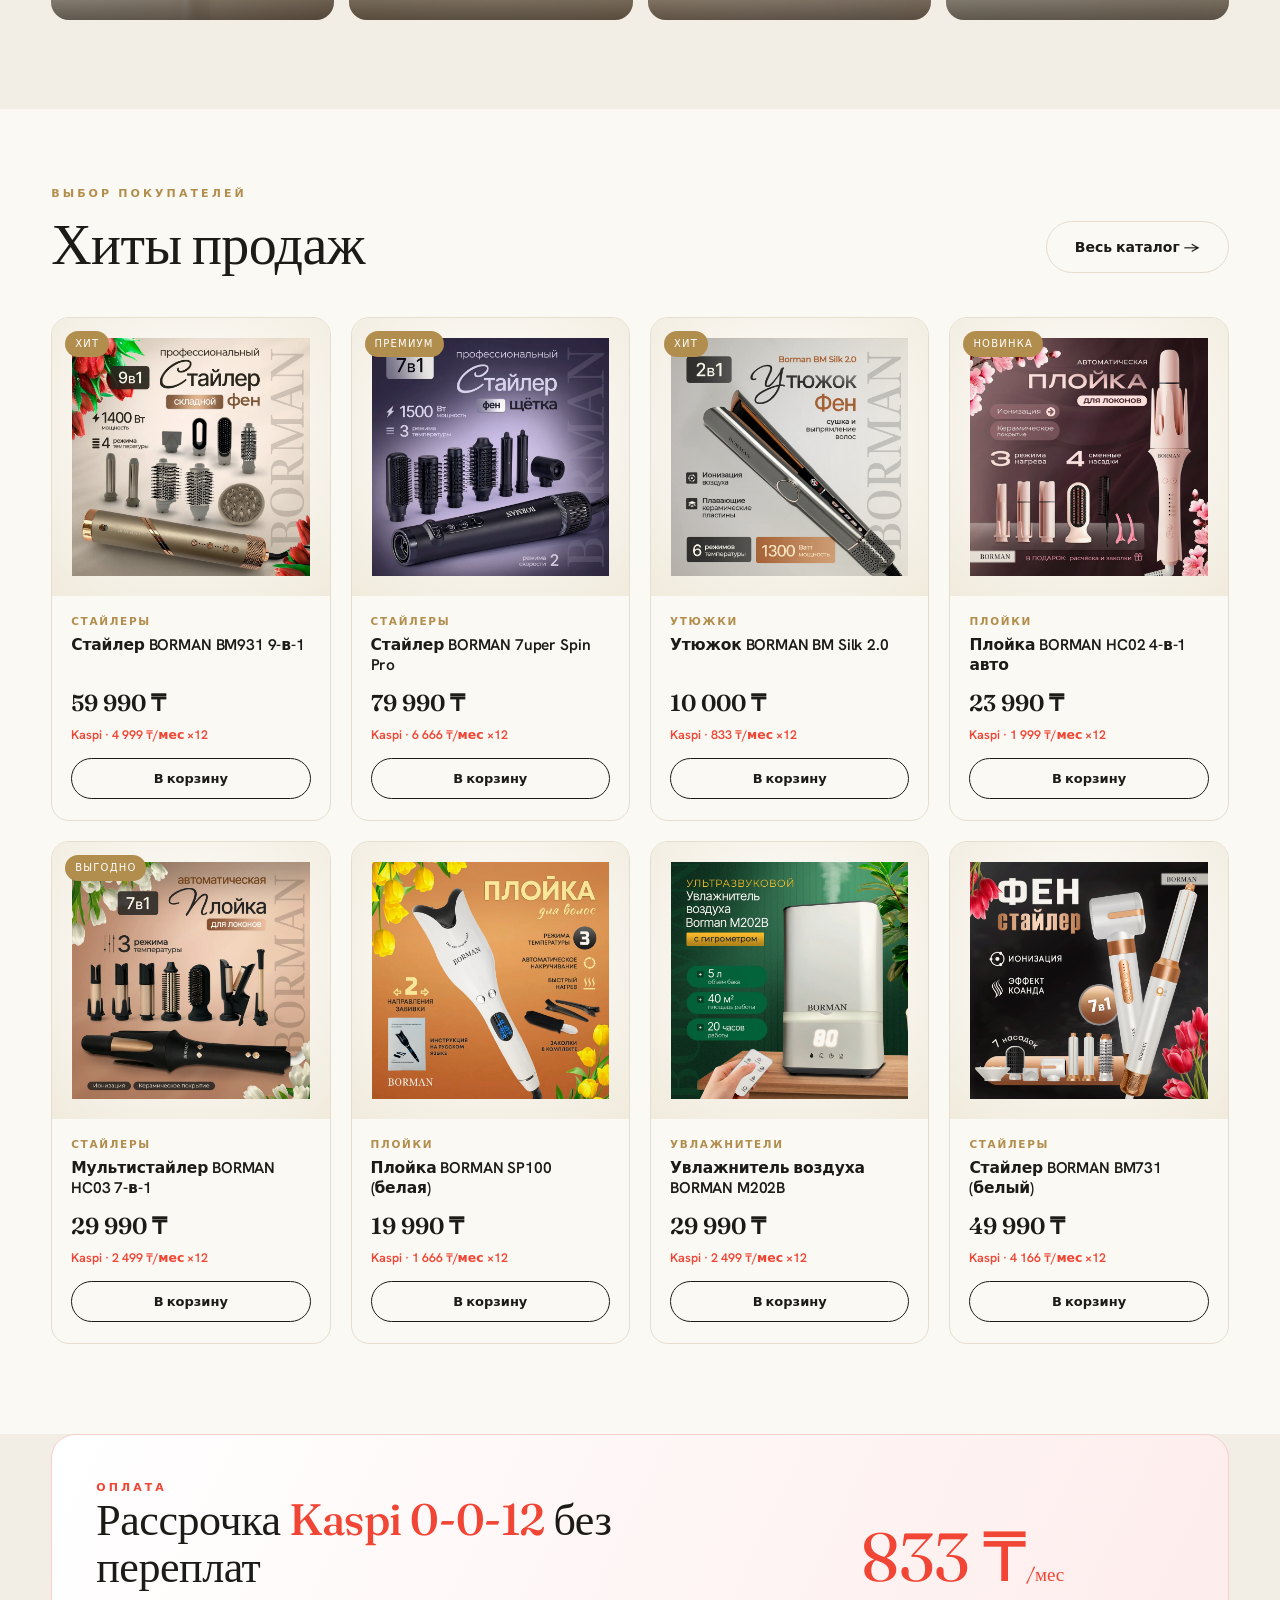
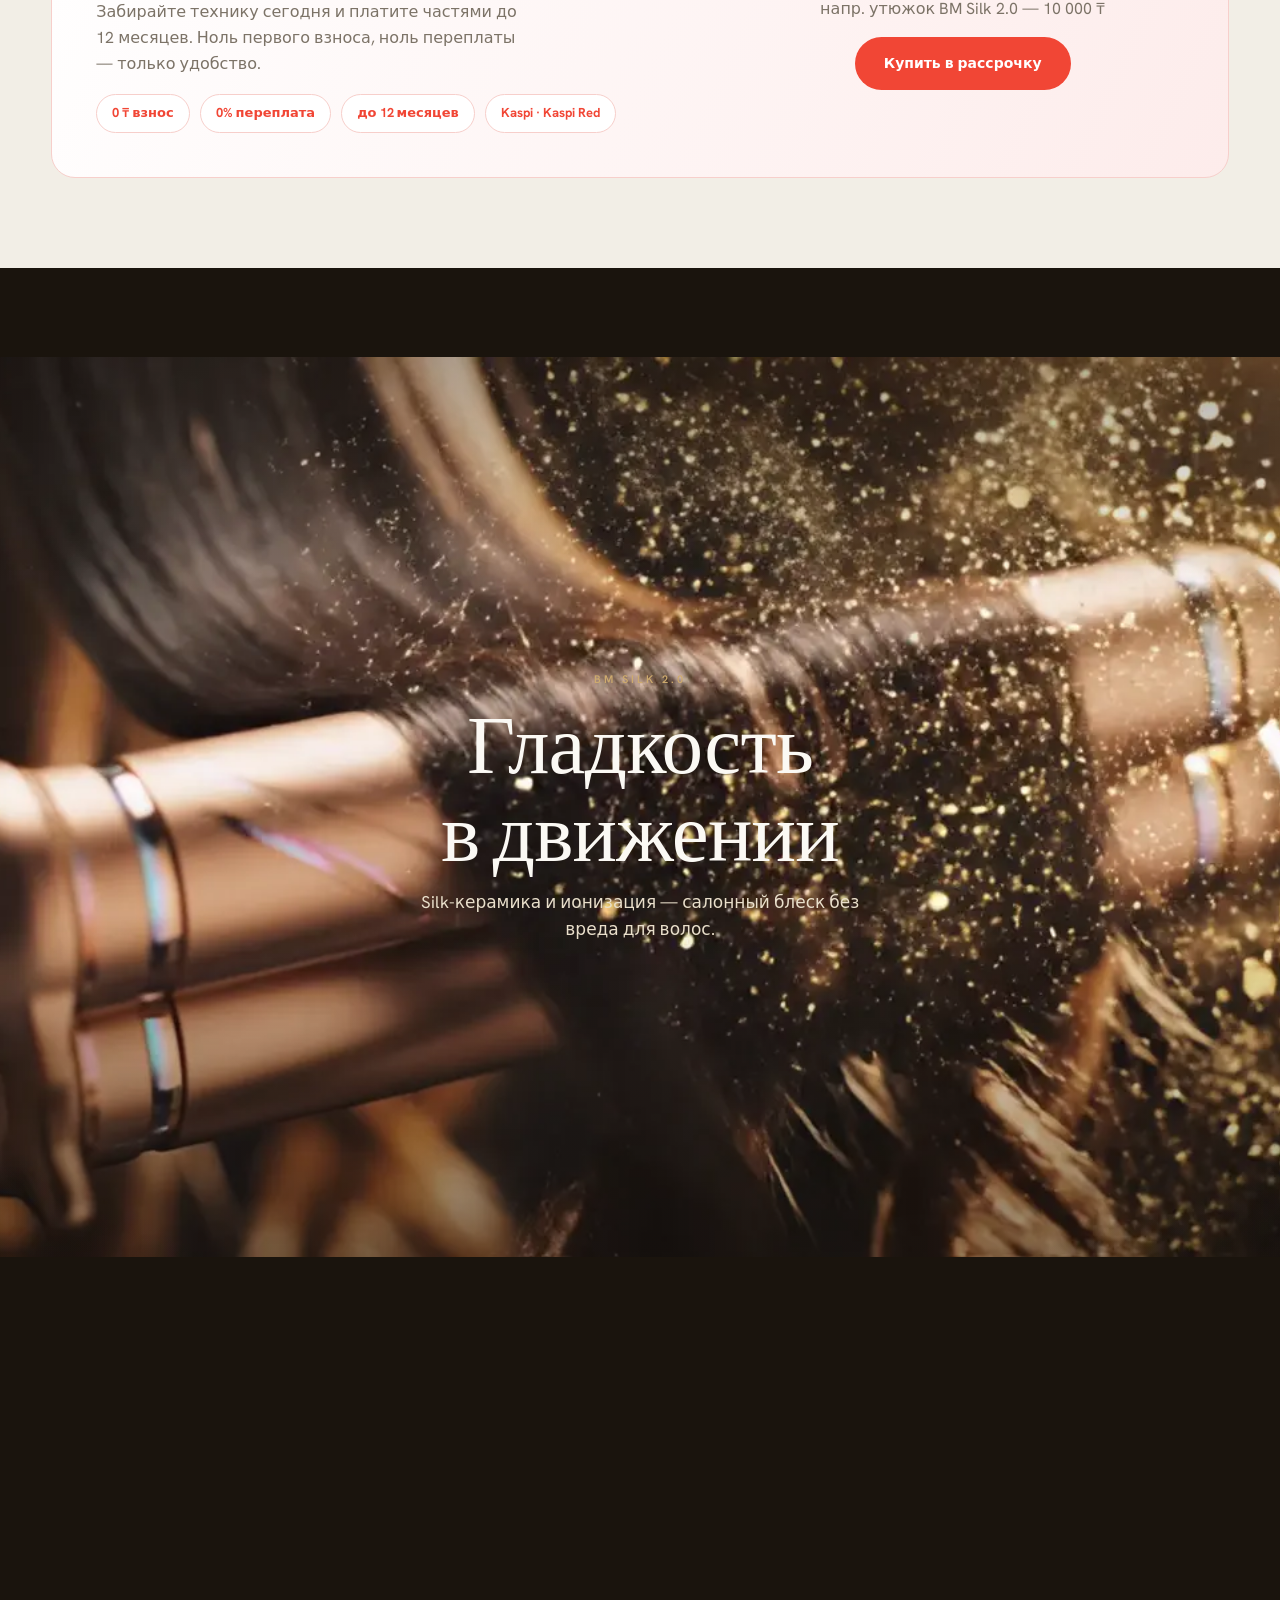
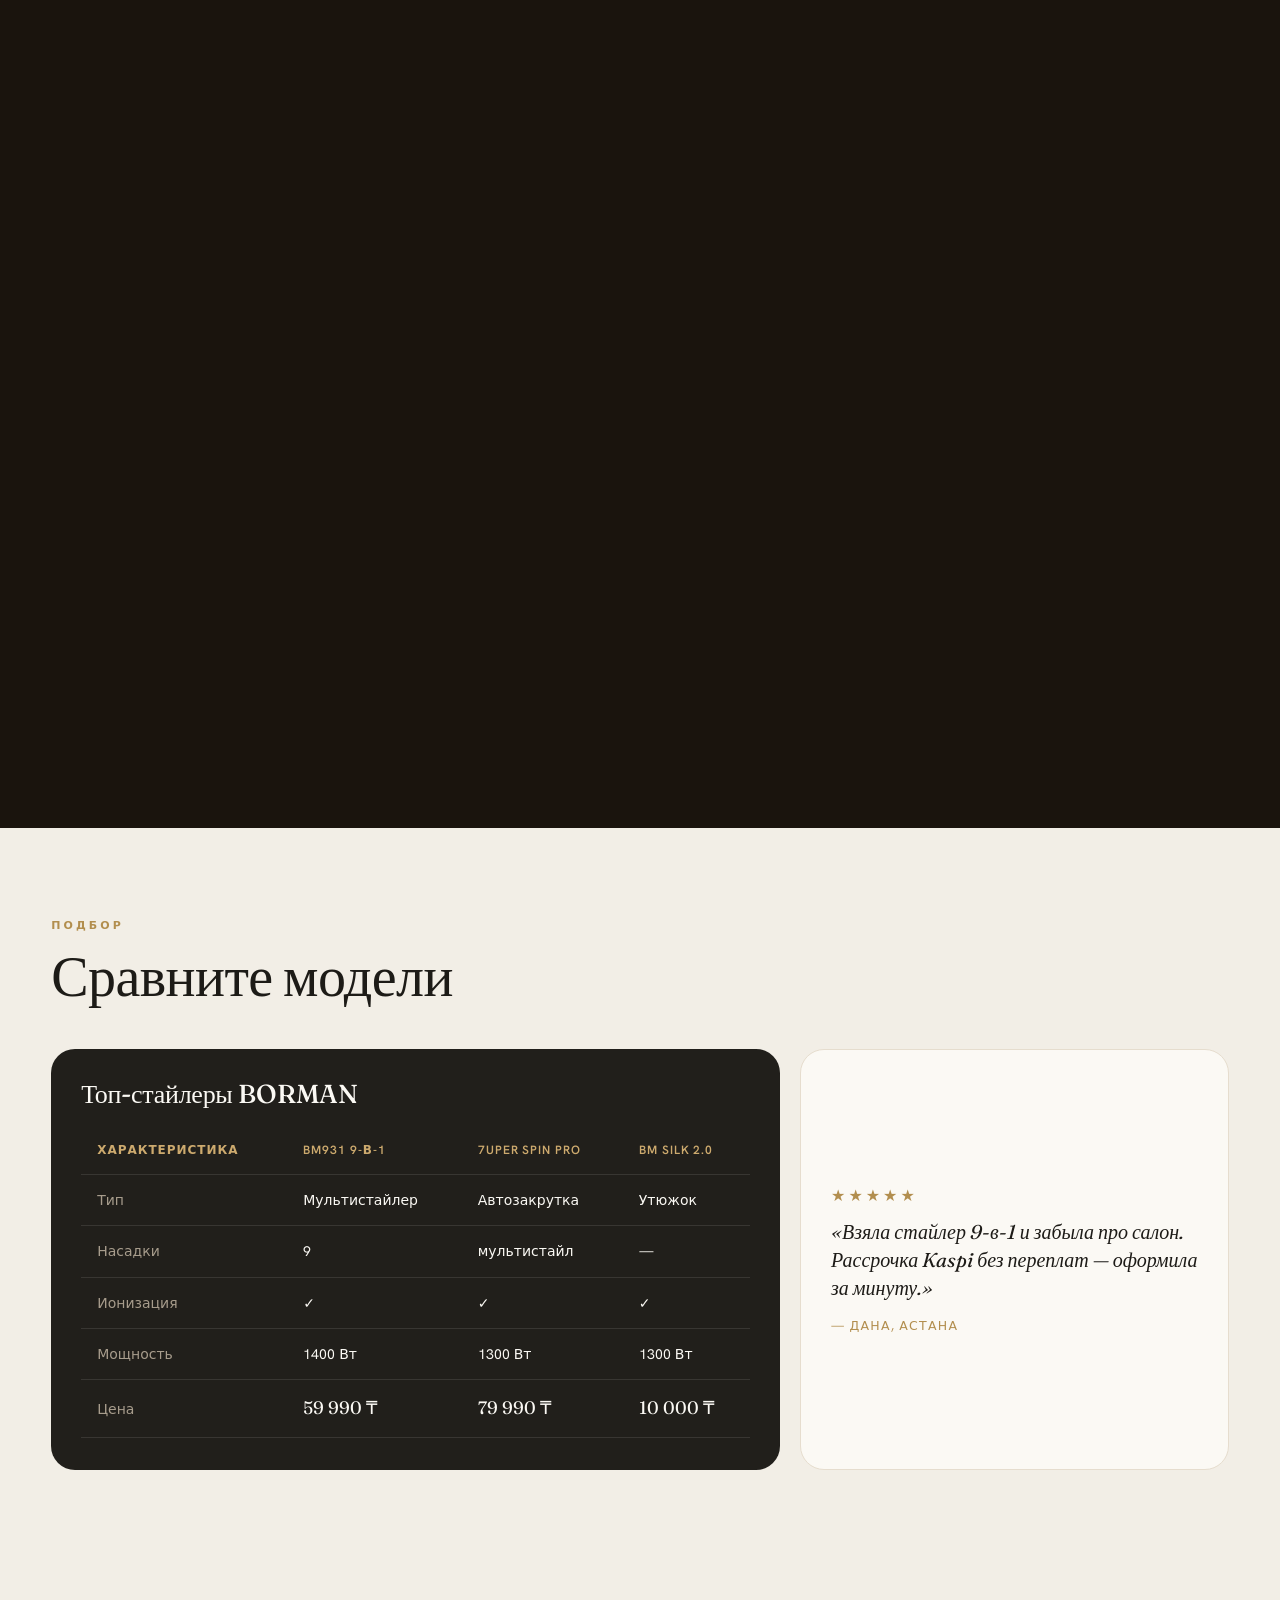
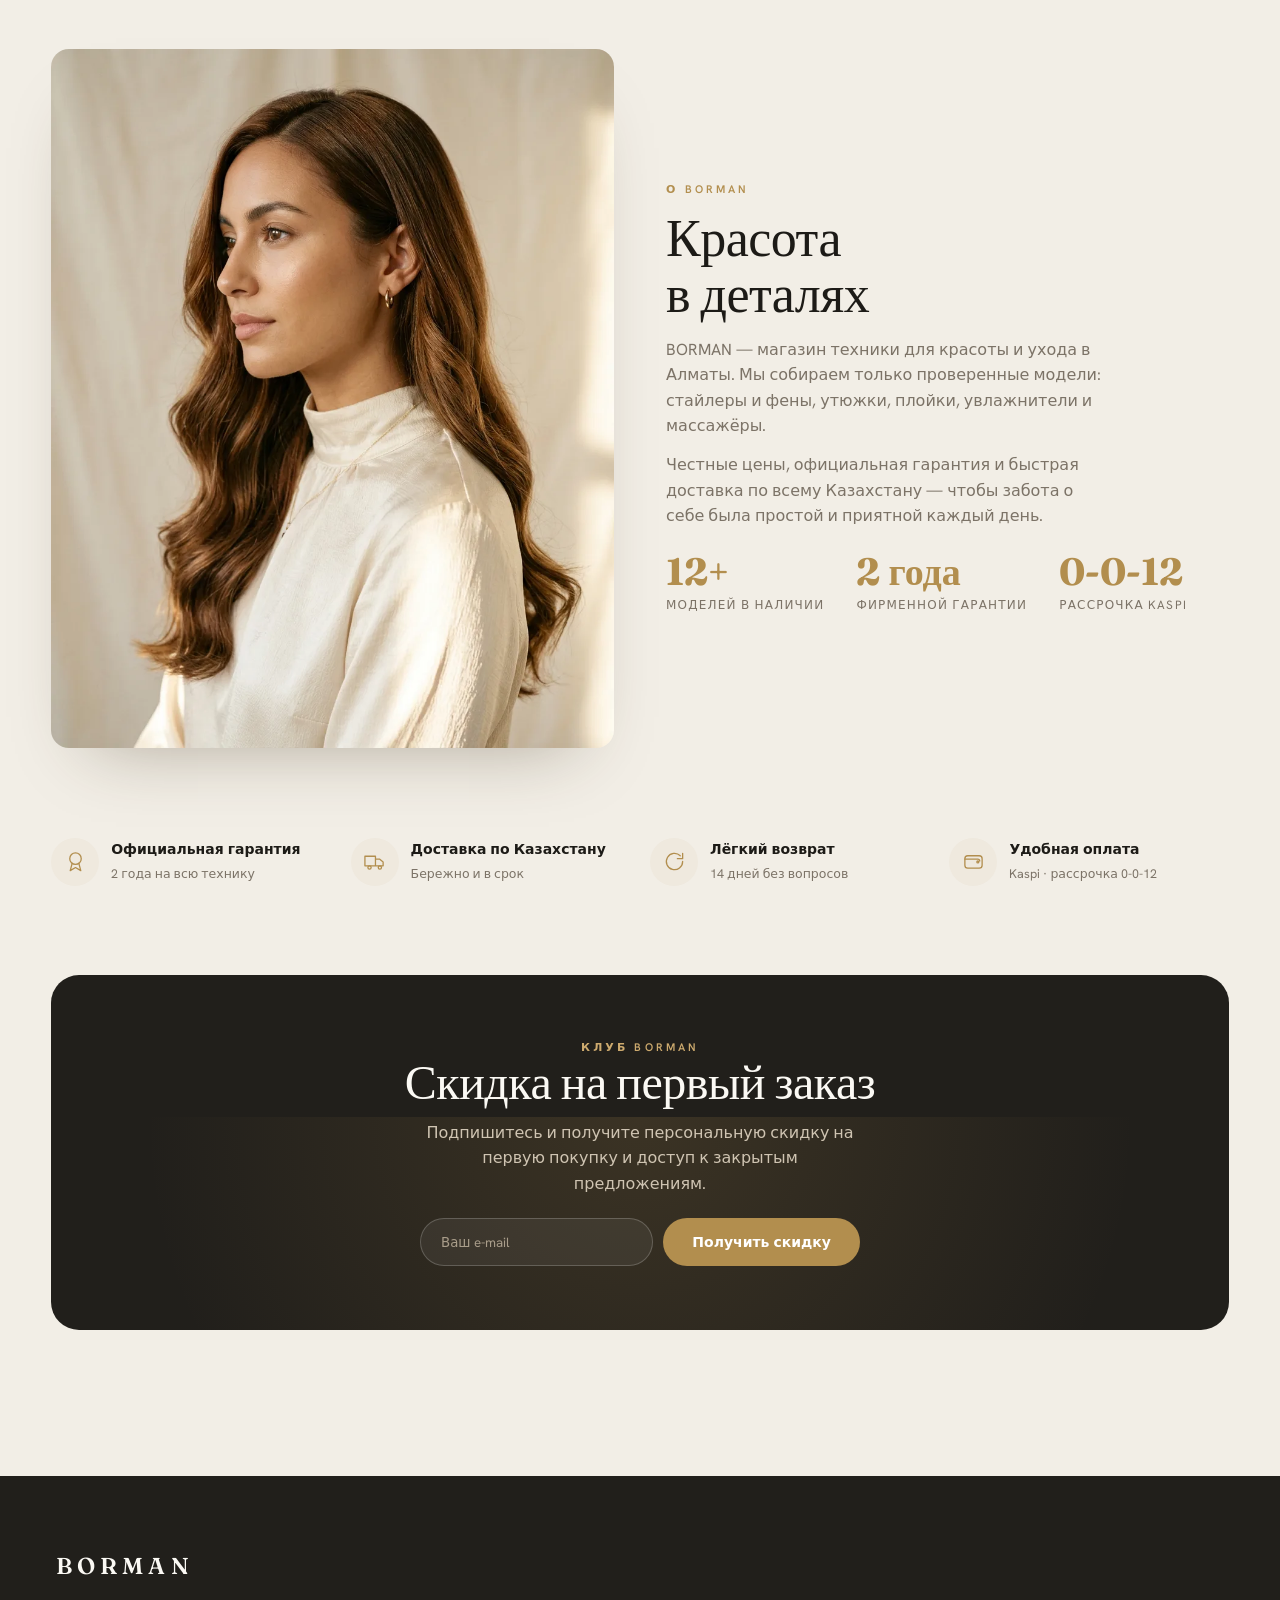
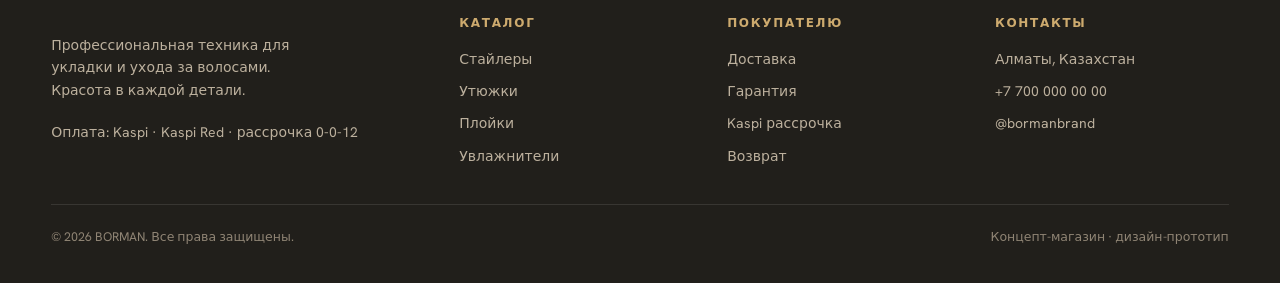
==== commit 184e134f: "Rebuild: their menu structure (city/lang/phone/login/nav), premium warm hero tint+grain, kill video " ====
--- a/index.html
+++ b/index.html
@@ -3,34 +3,58 @@
 <head>
 <meta charset="UTF-8">
 <meta name="viewport" content="width=device-width, initial-scale=1">
-<title>BORMAN — техника для волос · рассрочка Kaspi</title>
-<meta name="description" content="BORMAN — стайлеры, утюжки, плойки, увлажнители. Технологии красоты для безупречного результата. Рассрочка Kaspi 0-0-12.">
+<title>BORMAN — техника для красоты и волос в Алматы</title>
+<meta name="description" content="Стайлеры, фены, утюжки, плойки, увлажнители и массажёры в Алматы. Честные цены, гарантия 2 года, рассрочка Kaspi 0-0-12 и доставка по всему Казахстану.">
+<meta name="keywords" content="техника для красоты Алматы, стайлер купить Казахстан, фен для волос, утюжок для волос, плойка, увлажнитель воздуха, массажёр, рассрочка Kaspi 0-0-12, BORMAN, техника для волос Алматы">
+<meta name="robots" content="index,follow">
+<meta name="author" content="BORMAN">
+<meta name="theme-color" content="#211f1b">
+<link rel="canonical" href="https://maybenexttimez.github.io/borman-shop/">
+<meta property="og:type" content="website">
+<meta property="og:site_name" content="BORMAN">
+<meta property="og:title" content="BORMAN — техника для красоты и волос">
+<meta property="og:description" content="Оригинальная техника для красоты. Гарантия 2 года, рассрочка Kaspi 0-0-12, доставка по Казахстану.">
+<meta property="og:url" content="https://maybenexttimez.github.io/borman-shop/">
+<meta property="og:image" content="https://maybenexttimez.github.io/borman-shop/assets/life_editorial.webp">
+<meta property="og:locale" content="ru_RU">
+<meta name="twitter:card" content="summary_large_image">
+<meta name="twitter:title" content="BORMAN — техника для красоты и волос">
+<meta name="twitter:description" content="Оригинальная техника для красоты. Гарантия 2 года, рассрочка Kaspi 0-0-12, доставка по Казахстану.">
+<meta name="twitter:image" content="https://maybenexttimez.github.io/borman-shop/assets/life_editorial.webp">
 <link rel="preconnect" href="https://fonts.googleapis.com"><link rel="preconnect" href="https://fonts.gstatic.com" crossorigin>
 <link href="https://fonts.googleapis.com/css2?family=Fraunces:ital,opsz,wght@0,9..144,400;0,9..144,500;0,9..144,600;1,9..144,400&family=Hanken+Grotesk:wght@300;400;500;600;700&display=swap" rel="stylesheet">
 <link rel="stylesheet" href="shop.css">
+<script type="application/ld+json">
+{"@context":"https://schema.org","@type":"Store","name":"BORMAN","description":"Магазин техники для красоты и ухода: стайлеры, фены, утюжки, плойки, увлажнители и массажёры. Гарантия 2 года, рассрочка Kaspi 0-0-12, доставка по Казахстану.","image":"https://maybenexttimez.github.io/borman-shop/assets/life_editorial.webp","url":"https://maybenexttimez.github.io/borman-shop/","telephone":"+77051751337","priceRange":"₸₸","currenciesAccepted":"KZT","paymentAccepted":"Kaspi, Kaspi Red, рассрочка Kaspi 0-0-12","address":{"@type":"PostalAddress","addressLocality":"Алматы","addressCountry":"KZ"},"areaServed":"KZ"}
+</script>
 <style>
-  .hero-sec{padding:104px 0 20px}
-  .hero{display:grid;grid-template-columns:.9fr 1.1fr;min-height:clamp(520px,62vh,740px);background:linear-gradient(120deg,#2c2820 0%,#1d1a15 62%)}
+  .hero-sec{padding:112px 0 22px}
+  .hero{display:grid;grid-template-columns:.92fr 1.08fr;min-height:clamp(520px,62vh,740px);background:linear-gradient(120deg,#2c2820 0%,#1d1a15 62%)}
   .hero .ht{padding:clamp(40px,4vw,64px) clamp(20px,2vw,30px) clamp(40px,4vw,64px) clamp(34px,4vw,64px);display:flex;flex-direction:column;justify-content:center}
   .hero h1{font-size:clamp(38px,4.6vw,64px);color:var(--paper);margin:14px 0}
   .hero h1 em{font-style:italic;color:var(--gold-l)}
-  .hero p{color:#d9cfbf;max-width:400px;font-size:17px}
+  .hero p{color:#d9cfbf;max-width:410px;font-size:17px}
   .hero .cta{display:flex;gap:12px;flex-wrap:wrap;margin-top:26px}
   .hero .kline{margin-top:18px;font-size:14px;color:#cfc4b2;display:flex;align-items:center;gap:8px;flex-wrap:wrap}
-  .hero .hv{position:relative;margin:14px 14px 14px 0;border-radius:18px;overflow:hidden;background:#000}
-  .hero .hv video{width:100%;height:100%;object-fit:cover;min-height:340px;filter:brightness(1.16) contrast(1.03) saturate(1.06)}
-  .hero .hv .glow{position:absolute;inset:auto -20% -30% auto;width:60%;height:60%;background:radial-gradient(circle,rgba(178,142,78,.5),transparent 70%);filter:blur(30px)}
+  .hero .hv{position:relative;margin:14px 14px 14px 0;border-radius:18px;overflow:hidden;background:#170f08}
+  .hero .hv video{width:100%;height:100%;object-fit:cover;min-height:340px;filter:brightness(.88) contrast(1.16) saturate(1.2)}
+  /* rich, warm premium darkening (not grey) + film grain to mask compression */
+  .hero .hv .tint{position:absolute;inset:0;pointer-events:none;background:
+     linear-gradient(150deg,rgba(30,21,10,.20) 0%,rgba(21,14,7,.42) 55%,rgba(12,8,4,.72) 100%),
+     radial-gradient(120% 90% at 72% 22%,rgba(210,168,96,.16),transparent 55%)}
+  .hero .hv .glow{position:absolute;inset:auto -18% -28% auto;width:56%;height:56%;background:radial-gradient(circle,rgba(178,142,78,.42),transparent 70%);filter:blur(30px)}
+  .vgrain{position:absolute;inset:0;pointer-events:none;opacity:.10;mix-blend-mode:overlay;background-image:url("data:image/svg+xml,%3Csvg xmlns='http://www.w3.org/2000/svg' width='140' height='140'%3E%3Cfilter id='n'%3E%3CfeTurbulence type='fractalNoise' baseFrequency='0.9' numOctaves='2' stitchTiles='stitch'/%3E%3C/filter%3E%3Crect width='100%25' height='100%25' filter='url(%23n)'/%3E%3C/svg%3E");background-size:170px}
   /* categories */
   .cats{display:grid;grid-template-columns:repeat(4,1fr);gap:15px}
   .ctile{position:relative;border-radius:var(--r);overflow:hidden;aspect-ratio:3/3.5;display:block;background:var(--soft)}
   .ctile img{width:100%;height:100%;object-fit:cover;transition:1.1s var(--ease)}
   .ctile:hover img{transform:scale(1.07)}
-  .ctile .l{position:absolute;inset:auto 0 0 0;padding:20px;background:linear-gradient(0deg,rgba(25,18,10,.62),transparent);color:var(--paper)}
+  .ctile .l{position:absolute;inset:auto 0 0 0;padding:20px;background:linear-gradient(0deg,rgba(25,18,10,.66),transparent);color:var(--paper)}
   .ctile .l h3{color:var(--paper);font-size:23px}.ctile .l small{font-size:11px;letter-spacing:.18em;text-transform:uppercase;opacity:.9}
   /* kaspi band */
   .kaspi-band{background:linear-gradient(115deg,#fff,#fdeceb);border:1px solid #f7cfcb;border-radius:24px;padding:44px;display:grid;grid-template-columns:1.4fr 1fr;gap:26px;align-items:center}
   .kaspi-band h2{font-size:clamp(28px,3.6vw,44px)}.kaspi-band .kbig{color:var(--kaspi)}
-  .kaspi-band p{color:var(--ink2);margin-top:10px;max-width:430px}
+  .kaspi-band p{color:var(--ink2);margin-top:10px;max-width:440px}
   .kaspi-band .steps{display:flex;gap:10px;flex-wrap:wrap;margin-top:18px}
   .kaspi-band .steps b{background:#fff;border:1px solid #f7cfcb;border-radius:100px;padding:8px 15px;font-size:13px;color:var(--kaspi)}
   /* compare */
@@ -41,81 +65,119 @@
   .cmp .quote .stars{color:var(--gold);letter-spacing:3px;margin-bottom:10px}
   .cmp .quote p{font-family:var(--disp);font-style:italic;font-size:20px;line-height:1.4}
   .cmp .quote .who{margin-top:14px;font-size:12.5px;letter-spacing:.1em;text-transform:uppercase;color:var(--gold)}
-  /* motion */
-  .motion{height:270vh;position:relative;background:#0e0b08}
-  .motion .pin{position:sticky;top:0;height:100vh;overflow:hidden;display:flex;align-items:center;justify-content:center;background:#17130f}
+  /* motion — cinematic scroll break (deep warm, no black bars) */
+  .motion{height:240vh;position:relative;background:#1a140d}
+  .motion .pin{position:sticky;top:0;height:100vh;height:100dvh;overflow:hidden;display:flex;align-items:center;justify-content:center;background:#1a140d}
   .motion #mframe{position:absolute;inset:0;width:100%;height:100%;object-fit:cover;display:block}
-  .motion .pin::after{content:"";position:absolute;inset:0;background:radial-gradient(130% 90% at 50% 45%,transparent 46%,rgba(14,11,8,.74))}
+  .motion .pin .veil{position:absolute;inset:0;pointer-events:none;background:
+     radial-gradient(125% 120% at 50% 40%,transparent 55%,rgba(18,12,7,.5)),
+     linear-gradient(180deg,rgba(18,12,7,.32) 0%,transparent 26%,transparent 62%,rgba(18,12,7,.46) 100%)}
   .motion .cap{position:absolute;z-index:3;text-align:center;color:var(--paper);padding:24px;transition:.7s var(--ease);opacity:0;transform:translateY(22px)}
   .motion .cap.on{opacity:1;transform:none}
   .motion .cap .eyebrow{color:var(--gold-l)}
   .motion .cap h2{color:var(--paper);font-size:clamp(36px,6.5vw,88px);margin-top:10px}
-  .motion .cap p{color:#e6dbc7;max-width:440px;margin:14px auto 0;font-size:17px}
+  .motion .cap p{color:#e9dfcb;max-width:440px;margin:14px auto 0;font-size:17px}
   .motion .cap .btn{margin-top:22px}
   /* brand */
   .brand{display:grid;grid-template-columns:1fr 1fr;gap:52px;align-items:center}
   .brand img{border-radius:var(--r);box-shadow:0 34px 70px -40px rgba(60,45,20,.4)}
   .brand h2{font-size:clamp(30px,4.2vw,52px);margin:12px 0 16px}
-  .brand p{color:var(--ink2);margin-bottom:13px;max-width:430px}
+  .brand p{color:var(--ink2);margin-bottom:13px;max-width:440px}
   .brand .facts{display:flex;gap:32px;margin-top:24px}
   .brand .facts b{font-family:var(--disp);font-size:38px;color:var(--gold);display:block;line-height:1}
   .brand .facts small{font-size:12px;letter-spacing:.1em;text-transform:uppercase;color:var(--ink2)}
   /* newsletter */
-  .news{background:var(--char);color:var(--paper);border-radius:28px;padding:64px 40px;text-align:center}
-  .news h2{color:var(--paper);font-size:clamp(28px,4vw,48px)}
-  .news p{color:#cfc4b2;margin:12px auto 22px;max-width:410px}
-  .news form{display:flex;gap:10px;max-width:430px;margin:0 auto;flex-wrap:wrap}
+  .news{background:var(--char);color:var(--paper);border-radius:28px;padding:64px 40px;text-align:center;position:relative;overflow:hidden}
+  .news::before{content:"";position:absolute;inset:auto -10% -60% -10%;height:120%;background:radial-gradient(circle at 50% 0,rgba(178,142,78,.18),transparent 60%);pointer-events:none}
+  .news h2{color:var(--paper);font-size:clamp(28px,4vw,48px);position:relative}
+  .news p{color:#cfc4b2;margin:12px auto 22px;max-width:430px;position:relative}
+  .news form{display:flex;gap:10px;max-width:440px;margin:0 auto;flex-wrap:wrap;position:relative}
   .news input{flex:1;min-width:200px;padding:14px 20px;border-radius:100px;border:1px solid rgba(255,255,255,.2);background:rgba(255,255,255,.06);color:var(--paper);font-family:var(--body)}
   .news input::placeholder{color:#a99d8a}
-  .wavemq{background:var(--char);overflow:hidden;line-height:0}
-  .wavemq svg{width:100%;height:clamp(94px,12vw,150px);display:block}
-  .wavemq .wtext{font-family:var(--disp);font-weight:500;font-size:clamp(21px,2.9vw,40px);fill:var(--gold-l);letter-spacing:.03em}
-  @media(max-width:900px){.hero{grid-template-columns:1fr;min-height:0}.hero .ht{padding:clamp(30px,6vw,44px) clamp(22px,5vw,30px) 16px}.hero .hv{margin:0 clamp(12px,3vw,18px) clamp(12px,3vw,18px);aspect-ratio:16/10;min-height:0}.hero .hv video{min-height:0}.cats{grid-template-columns:1fr 1fr}.kaspi-band{grid-template-columns:1fr;padding:30px}.cmp{grid-template-columns:1fr}.cmp .tbl{padding:26px 20px;-webkit-overflow-scrolling:touch}.brand{grid-template-columns:1fr;gap:26px}.brand .o1{order:-1}.motion{height:220vh}}
+  @media(max-width:960px){
+    .hero-sec{padding:74px 0 0}
+    .hero{grid-template-columns:1fr;min-height:0}
+    .hero .ht{padding:clamp(30px,6vw,44px) clamp(22px,5vw,30px) 18px;text-align:center;align-items:center}
+    .hero p{margin-left:auto;margin-right:auto}
+    .hero .cta,.hero .kline{justify-content:center}
+    .hero .hv{margin:0 clamp(12px,3vw,18px) clamp(12px,3vw,18px);aspect-ratio:16/10;min-height:0}
+    .hero .hv video{min-height:0}
+    .cats{grid-template-columns:1fr 1fr}
+    .kaspi-band{grid-template-columns:1fr;padding:30px}
+    .cmp{grid-template-columns:1fr}.cmp .tbl{padding:26px 20px;-webkit-overflow-scrolling:touch}
+    .brand{grid-template-columns:1fr;gap:26px}.brand .o1{order:-1}
+    .motion{height:200vh}
+  }
   @media(max-width:520px){.cats{grid-template-columns:1fr 1fr;gap:10px}.ctile{aspect-ratio:3/3.3}.ctile .l h3{font-size:19px}.hero h1{font-size:clamp(30px,8vw,42px)}}
 </style>
 </head>
 <body>
 <script>window.__BASE__='';</script>
 
+<!-- HERO -->
 <section class="hero-sec"><div class="wrap"><div class="darkpanel hero rv">
   <div class="ht">
-    <div class="eyebrow">BORMAN · техника для волос</div>
-    <h1>Технологии красоты<br>для <em>безупречного</em><br>результата</h1>
-    <p>Инновационные стайлеры и уход для здоровых и сияющих волос каждый день.</p>
-    <div class="cta"><a href="catalog.html" class="btn gold">Смотреть каталог</a><a href="#best" class="btn oncdark">Хиты продаж</a></div>
+    <div class="eyebrow">Красота каждый день</div>
+    <h1>Техника, которой<br><em>доверяешь</em></h1>
+    <p>Стайлеры, фены, утюжки, увлажнители и массажёры — оригинальная техника для красоты с честными ценами и гарантией.</p>
+    <div class="cta"><a href="catalog.html" class="btn gold">В каталог</a><a href="#kaspi" class="btn oncdark">Рассрочка Kaspi</a></div>
     <div class="kline"><span class="kaspi">рассрочка 0-0-12</span> оформление за 1 минуту в Kaspi</div>
   </div>
-  <div class="hv"><span class="glow"></span><video autoplay muted loop playsinline poster="assets/hero-poster.webp"><source src="assets/hero.mp4" type="video/mp4"></video></div>
-</div></div></section>
-
-<section style="padding:24px 0 clamp(50px,6vw,80px)"><div class="wrap"><div class="feat-row rv">
-  <div class="f"><div class="ic" data-ic="spark"></div><b>Ионизация</b><small>Блеск и антистатика</small></div>
-  <div class="f"><div class="ic" data-ic="shield"></div><b>Керамика + турмалин</b><small>Бережно к волосам</small></div>
-  <div class="f"><div class="ic" data-ic="bolt"></div><b>Быстрый нагрев</b><small>Готово за 30 секунд</small></div>
-  <div class="f"><div class="ic" data-ic="medal"></div><b>Гарантия 2 года</b><small>Официальный сервис</small></div>
-</div></div></section>
-
-<div class="marquee"><div class="row"><span>Ионизация <i>✦</i> Керамика <i>✦</i> Турмалин <i>✦</i> Рассрочка Kaspi <i>✦</i> Гарантия 2 года <i>✦</i> Быстрый нагрев <i>✦</i> Ионизация <i>✦</i> Керамика <i>✦</i> Турмалин <i>✦</i> Рассрочка Kaspi <i>✦</i> Гарантия 2 года <i>✦</i> Быстрый нагрев <i>✦</i></span></div></div>
-
+  <div class="hv"><span class="glow"></span><video autoplay muted loop playsinline poster="assets/hero-poster.webp" aria-label="Укладка волос техникой BORMAN"><source src="assets/hero.mp4" type="video/mp4"></video><span class="tint"></span><span class="vgrain"></span></div>
+</div></div></section>
+
+<!-- BENEFITS -->
+<section style="padding:26px 0 clamp(50px,6vw,84px)"><div class="wrap"><div class="feat-row rv">
+  <div class="f"><div class="ic" data-ic="wallet"></div><b>Выгодные цены</b><small>Прозрачная стоимость без скрытых наценок</small></div>
+  <div class="f"><div class="ic" data-ic="tag"></div><b>Настоящие скидки</b><small>Реальная выгода, а не зачёркнутый ценник</small></div>
+  <div class="f"><div class="ic" data-ic="truck"></div><b>Быстрая доставка</b><small>По всему Казахстану, бережно и в срок</small></div>
+  <div class="f"><div class="ic" data-ic="shield"></div><b>Фирменная гарантия</b><small>2 года и официальный сервис после покупки</small></div>
+</div></div></section>
+
+<!-- MARQUEE -->
+<div class="marquee" aria-hidden="true"><div class="row"><span>
+  Рассрочка Kaspi 0-0-12 <i>✦</i> Доставка по всему Казахстану <i>✦</i> Гарантия 2 года <i>✦</i> Оригинальная техника <i>✦</i> Официальный сервис <i>✦</i> Более 12 моделей <i>✦</i> Возврат 14 дней <i>✦</i> Оплата Kaspi и Kaspi Red <i>✦</i> Честные цены <i>✦</i> Настоящие скидки <i>✦</i> Стайлеры и фены <i>✦</i> Утюжки и плойки <i>✦</i> Увлажнители воздуха <i>✦</i> Массажёры для дома <i>✦</i>
+  Рассрочка Kaspi 0-0-12 <i>✦</i> Доставка по всему Казахстану <i>✦</i> Гарантия 2 года <i>✦</i> Оригинальная техника <i>✦</i> Официальный сервис <i>✦</i> Более 12 моделей <i>✦</i> Возврат 14 дней <i>✦</i> Оплата Kaspi и Kaspi Red <i>✦</i> Честные цены <i>✦</i> Настоящие скидки <i>✦</i> Стайлеры и фены <i>✦</i> Утюжки и плойки <i>✦</i> Увлажнители воздуха <i>✦</i> Массажёры для дома <i>✦</i>
+</span></div></div>
+
+<!-- CATEGORIES -->
 <section><div class="wrap">
-  <div class="sec-head c rv"><div class="eyebrow">Каталог</div><h2>Выберите категорию</h2></div>
+  <div class="sec-head c rv"><div class="eyebrow">Каталог</div><h2>Всё для красоты и дома</h2></div>
   <div class="cats">
-    <a class="ctile rv" href="catalog.html?cat=styling"><img src="assets/cat-styling.webp" alt=""><div class="l"><small>5 моделей</small><h3>Стайлеры</h3></div></a>
-    <a class="ctile rv" style="transition-delay:.07s" href="catalog.html?cat=straighteners"><img src="assets/cat-straight.webp" alt=""><div class="l"><small>Silk-керамика</small><h3>Утюжки</h3></div></a>
-    <a class="ctile rv" style="transition-delay:.14s" href="catalog.html?cat=curling"><img src="assets/cat-curl.webp" alt=""><div class="l"><small>4 модели</small><h3>Плойки</h3></div></a>
-    <a class="ctile rv" style="transition-delay:.21s" href="catalog.html?cat=humidifiers"><img src="assets/cat-humid.webp" alt=""><div class="l"><small>Для дома</small><h3>Увлажнители</h3></div></a>
+    <a class="ctile rv" href="catalog.html?cat=styling"><img src="assets/cat-styling.webp" alt="Стайлеры и фены BORMAN"><div class="l"><small>5 моделей</small><h3>Стайлеры</h3></div></a>
+    <a class="ctile rv" style="transition-delay:.07s" href="catalog.html?cat=straighteners"><img src="assets/cat-straight.webp" alt="Утюжки для волос BORMAN"><div class="l"><small>Silk-керамика</small><h3>Утюжки</h3></div></a>
+    <a class="ctile rv" style="transition-delay:.14s" href="catalog.html?cat=curling"><img src="assets/cat-curl.webp" alt="Плойки BORMAN"><div class="l"><small>4 модели</small><h3>Плойки</h3></div></a>
+    <a class="ctile rv" style="transition-delay:.21s" href="catalog.html?cat=humidifiers"><img src="assets/cat-humid.webp" alt="Увлажнители воздуха BORMAN"><div class="l"><small>Для дома</small><h3>Увлажнители</h3></div></a>
   </div>
 </div></section>
 
-<section id="best" style="background:var(--paper);padding-top:70px">
+<!-- BEST SELLERS -->
+<section id="best" style="background:var(--paper);padding-top:76px">
   <div class="wrap">
     <div class="sec-head rv" style="display:flex;justify-content:space-between;align-items:end;gap:20px;flex-wrap:wrap"><div><div class="eyebrow">Выбор покупателей</div><h2>Хиты продаж</h2></div><a href="catalog.html" class="btn outline">Весь каталог →</a></div>
     <div class="grid" id="best-grid"></div>
   </div>
 </section>
 
+<!-- KASPI OFFER -->
+<section id="kaspi" style="padding-top:0"><div class="wrap"><div class="kaspi-band rv">
+  <div><div class="eyebrow" style="color:var(--kaspi)">Оплата</div><h2>Рассрочка <span class="kbig">Kaspi 0-0-12</span> без переплат</h2><p>Забирайте технику сегодня и платите частями до 12 месяцев. Ноль первого взноса, ноль переплаты — только удобство.</p><div class="steps"><b>0 ₸ взнос</b><b>0% переплата</b><b>до 12 месяцев</b><b>Kaspi · Kaspi Red</b></div></div>
+  <div style="text-align:center"><div style="font-family:var(--disp);font-size:clamp(38px,6.5vw,68px);color:var(--kaspi);line-height:1">833 ₸<span style="font-size:19px">/мес</span></div><div style="color:var(--ink2);margin-top:6px">напр. утюжок BM Silk 2.0 — 10 000 ₸</div><a href="catalog.html" class="btn gold" style="margin-top:16px;background:var(--kaspi)">Купить в рассрочку</a></div>
+</div></div></section>
+
+<!-- CINEMATIC SCROLL BREAK -->
+<section class="motion" id="motion" aria-label="BM Silk 2.0 в движении">
+  <div class="pin">
+    <img id="mframe" src="assets/frames/f048.webp" alt="Утюжок BORMAN BM Silk 2.0 в действии">
+    <span class="veil"></span>
+    <div class="cap" id="mc0"><div class="eyebrow">BM Silk 2.0</div><h2>Гладкость<br>в движении</h2><p>Silk-керамика и ионизация — салонный блеск без вреда для волос.</p></div>
+    <div class="cap" id="mc1"><h2 style="color:var(--gold-l)">160°C точности</h2><p>6 режимов температуры и защита от перегрева — контроль в каждом движении.</p><a href="product.html?id=16" class="btn gold">Купить за 10 000 ₸</a></div>
+  </div>
+</section>
+
+<!-- COMPARE -->
 <section><div class="wrap">
-  <div class="sec-head rv"><div class="eyebrow">Помощь в выборе</div><h2>Сравнение моделей</h2></div>
+  <div class="sec-head rv"><div class="eyebrow">Подбор</div><h2>Сравните модели</h2></div>
   <div class="cmp">
     <div class="tbl rv"><h3>Топ-стайлеры BORMAN</h3><table class="compare">
       <tr><th>Характеристика</th><th>BM931 9-в-1</th><th>7uper Spin Pro</th><th>BM Silk 2.0</th></tr>
@@ -129,37 +191,25 @@
   </div>
 </div></section>
 
-<section style="padding-top:0"><div class="wrap"><div class="kaspi-band rv">
-  <div><div class="eyebrow" style="color:var(--kaspi)">Оплата</div><h2>Рассрочка <span class="kbig">Kaspi 0-0-12</span> без переплат</h2><p>Любую технику BORMAN — в рассрочку на 12 месяцев прямо в Kaspi. 0 первоначальный взнос, 0 переплата.</p><div class="steps"><b>0 ₸ взнос</b><b>0% переплата</b><b>до 12 месяцев</b><b>Kaspi Red</b></div></div>
-  <div style="text-align:center"><div style="font-family:var(--disp);font-size:clamp(38px,6.5vw,68px);color:var(--kaspi);line-height:1">833 ₸<span style="font-size:19px">/мес</span></div><div style="color:var(--ink2);margin-top:6px">напр. утюжок BM Silk 2.0 — 10 000 ₸</div><a href="catalog.html" class="btn gold" style="margin-top:16px;background:var(--kaspi)">Купить в рассрочку</a></div>
-</div></div></section>
-
-<section class="motion" id="motion">
-  <div class="pin">
-    <img id="mframe" src="assets/frames/f048.webp" alt="BM Silk 2.0">
-    <div class="cap" id="mc0"><div class="eyebrow">BM Silk 2.0</div><h2>Гладкость<br>в движении</h2><p>Silk-керамика и ионизация — салонный блеск без вреда для волос.</p></div>
-    <div class="cap" id="mc1"><h2 style="color:var(--gold-l)">160°C точности</h2><p>6 режимов температуры и защита от перегрева — контроль в каждом движении.</p><a href="product.html?id=16" class="btn gold">Купить за 10 000 ₸</a></div>
-  </div>
-</section>
-
+<!-- BRAND -->
 <section id="brand"><div class="wrap"><div class="brand">
-  <img class="rv o1" src="assets/life_editorial.webp" alt="BORMAN">
-  <div><div class="eyebrow rv">О бренде</div><h2 class="rv" style="transition-delay:.06s">Техника,<br>что любит волосы</h2><p class="rv" style="transition-delay:.1s">BORMAN — профессиональные технологии ухода: керамика, турмалин и ионизация в каждом устройстве. Салонный результат доступен каждый день.</p><div class="facts rv" style="transition-delay:.16s"><div><b>12+</b><small>Моделей</small></div><div><b>2 года</b><small>Гарантия</small></div><div><b>4.9</b><small>Рейтинг Kaspi</small></div></div></div>
-</div></div></section>
-
-<section class="wavemq" aria-hidden="true"><svg viewBox="0 0 1440 150" preserveAspectRatio="xMidYMid slice"><defs><path id="wpath" d="M-120,92 C160,22 380,158 720,92 C1060,22 1280,158 1560,92"/></defs><text class="wtext"><textPath href="#wpath" startOffset="0">BORMAN — КРАСОТА В КАЖДОЙ ДЕТАЛИ — РАССРОЧКА KASPI 0-0-12 — ИОНИЗАЦИЯ — КЕРАМИКА — ГАРАНТИЯ 2 ГОДА — BORMAN — КРАСОТА В КАЖДОЙ ДЕТАЛИ — РАССРОЧКА KASPI 0-0-12 — ИОНИЗАЦИЯ — КЕРАМИКА — ГАРАНТИЯ 2 ГОДА — <animate attributeName="startOffset" from="0" to="-770" dur="28s" repeatCount="indefinite"/></textPath></text></svg></section>
-
+  <img class="rv o1" src="assets/life_editorial.webp" alt="Техника BORMAN для ухода за волосами">
+  <div><div class="eyebrow rv">О BORMAN</div><h2 class="rv" style="transition-delay:.06s">Красота<br>в деталях</h2><p class="rv" style="transition-delay:.1s">BORMAN — магазин техники для красоты и ухода в Алматы. Мы собираем только проверенные модели: стайлеры и фены, утюжки, плойки, увлажнители и массажёры.</p><p class="rv" style="transition-delay:.13s">Честные цены, официальная гарантия и быстрая доставка по всему Казахстану — чтобы забота о себе была простой и приятной каждый день.</p><div class="facts rv" style="transition-delay:.16s"><div><b>12+</b><small>Моделей в наличии</small></div><div><b>2 года</b><small>Фирменной гарантии</small></div><div><b>0-0-12</b><small>Рассрочка Kaspi</small></div></div></div>
+</div></div></section>
+
+<!-- TRUST -->
 <section style="padding-top:0"><div class="wrap"><div class="trust rv">
   <div class="t"><div class="ic" data-ic="medal"></div><div><b>Официальная гарантия</b><small>2 года на всю технику</small></div></div>
-  <div class="t"><div class="ic" data-ic="truck"></div><div><b>Быстрая доставка</b><small>По всему Казахстану</small></div></div>
+  <div class="t"><div class="ic" data-ic="truck"></div><div><b>Доставка по Казахстану</b><small>Бережно и в срок</small></div></div>
   <div class="t"><div class="ic" data-ic="refresh"></div><div><b>Лёгкий возврат</b><small>14 дней без вопросов</small></div></div>
-  <div class="t"><div class="ic" data-ic="wallet"></div><div><b>Выгодная оплата</b><small>Kaspi · рассрочка 0-0-12</small></div></div>
-</div></div></section>
-
+  <div class="t"><div class="ic" data-ic="wallet"></div><div><b>Удобная оплата</b><small>Kaspi · рассрочка 0-0-12</small></div></div>
+</div></div></section>
+
+<!-- NEWSLETTER -->
 <section style="padding-top:0"><div class="wrap"><div class="news rv">
-  <div class="eyebrow" style="color:var(--gold-l)">−10% на первый заказ</div>
-  <h2>Подпишитесь на BORMAN</h2><p>Новинки, гайды по уходу и закрытые скидки — раз в неделю, без спама.</p>
-  <form onsubmit="event.preventDefault();this.querySelector('input').value='';window.toast&&toast('Спасибо! Промокод отправлен')"><input type="email" placeholder="Ваш e-mail" required><button class="btn gold">Получить −10%</button></form>
+  <div class="eyebrow" style="color:var(--gold-l)">Клуб BORMAN</div>
+  <h2>Скидка на первый заказ</h2><p>Подпишитесь и получите персональную скидку на первую покупку и доступ к закрытым предложениям.</p>
+  <form onsubmit="event.preventDefault();this.querySelector('input').value='';window.toast&&toast('Спасибо! Промокод отправлен')"><input type="email" placeholder="Ваш e-mail" required><button class="btn gold">Получить скидку</button></form>
 </div></div></section>
 
 <script src="shop.js"></script>
@@ -167,6 +217,7 @@
 document.addEventListener('DOMContentLoaded',()=>{
   document.querySelectorAll('[data-ic]').forEach(e=>{e.innerHTML=(window.ICONS||{})[e.dataset.ic]||''});
   renderGrid('#best-grid',[13,9,16,19,18,7,15,11].map(id=>PRODUCTS.find(p=>p.id===id)).filter(Boolean));
+  // cinematic scroll-scrub (frame swap, no black bars — cover fills viewport)
   const N=96,frames=[];let cur=0,target=0,lastIdx=-1;
   const mf=document.getElementById('mframe');
   const pad=n=>String(n).padStart(3,'0');
@@ -176,9 +227,6 @@
   function onScroll(){const s=document.getElementById('motion'),r=s.getBoundingClientRect(),tot=s.offsetHeight-innerHeight;let p=Math.min(1,Math.max(0,-r.top/tot));target=p*(N-1);caps[0].classList.toggle('on',p<0.5);caps[1].classList.toggle('on',p>=0.5)}
   addEventListener('scroll',onScroll,{passive:true});onScroll();
   (function loop(){cur+=(target-cur)*0.12;const idx=Math.max(0,Math.min(N-1,Math.round(cur)));if(idx!==lastIdx&&frames[idx]&&frames[idx].complete){mf.src=frames[idx].src;lastIdx=idx}requestAnimationFrame(loop)})();
-  // subtle parallax on hero video
-  const hvv=document.querySelector('.hero .hv video');
-  if(hvv){hvv.style.transform='scale(1.07)';addEventListener('scroll',()=>{const y=Math.min(scrollY,700);hvv.style.transform='translateY('+(y*0.05)+'px) scale(1.07)'},{passive:true});}
 });
 </script>
 </body>
--- a/shop.css
+++ b/shop.css
@@ -24,30 +24,78 @@
 .btn.gold{background:var(--gold);color:#fff}.btn.gold:hover{background:var(--gold-l);transform:translateY(-2px)}
 .btn.outline{background:transparent;border-color:var(--line);color:var(--ink)}.btn.outline:hover{border-color:var(--ink)}
 .btn.oncdark{background:transparent;border-color:rgba(255,255,255,.28);color:#fff}.btn.oncdark:hover{background:rgba(255,255,255,.1);border-color:#fff}
+.btn.kaspibtn{background:var(--kaspi);color:#fff}.btn.kaspibtn:hover{background:#d83a2a;transform:translateY(-2px)}
 .btn.block{width:100%;justify-content:center}
-/* header */
-.hdr{position:fixed;inset:0 0 auto;z-index:80;transition:.4s var(--ease);padding:17px 0}
-.hdr.solid{background:rgba(251,249,244,.9);backdrop-filter:blur(14px);box-shadow:0 1px 0 var(--line);padding:11px 0}
-.nav{display:flex;align-items:center;justify-content:space-between;gap:20px}
-.logo{font-family:var(--disp);font-weight:600;font-size:24px;letter-spacing:.24em;padding-left:.24em}
-.menu{display:flex;gap:28px;font-size:14.5px;font-weight:500}
-.menu a{color:var(--ink2);position:relative;padding:4px 0}
-.menu a::after{content:"";position:absolute;left:0;bottom:0;height:1px;width:0;background:var(--gold);transition:.3s}
-.menu a:hover{color:var(--ink)}.menu a:hover::after{width:100%}
-.nav-r{display:flex;align-items:center;gap:18px}
+/* header — two-row utility header */
+.hdr{position:fixed;top:0;left:0;right:0;z-index:80;transition:.4s var(--ease);background:rgba(251,249,244,.84);backdrop-filter:blur(13px);border-bottom:1px solid transparent}
+.hdr.solid{background:rgba(251,249,244,.96);box-shadow:0 8px 26px -20px rgba(60,45,20,.55);border-bottom-color:var(--line)}
+.nav-top{padding:13px 0;transition:.35s var(--ease)}
+.hdr.solid .nav-top{padding:9px 0}
+.navwrap{display:flex;align-items:center;gap:20px}
+.logo{font-family:var(--disp);font-weight:600;font-size:23px;letter-spacing:.22em;padding-left:.22em;white-space:nowrap;color:var(--ink)}
+.util{display:flex;align-items:center;gap:13px}
+.util-r{margin-left:auto}
+/* city selector */
+.citywrap{position:relative}
+.citybtn{display:inline-flex;align-items:center;gap:5px;background:none;border:0;cursor:pointer;font-family:var(--body);font-size:13.5px;font-weight:500;color:var(--ink);padding:6px 2px}
+.citybtn svg{width:16px;height:16px;color:var(--gold)}
+.citybtn svg:last-child{width:14px;height:14px;color:var(--ink2)}
+.citybtn:hover{color:var(--gold)}
+.city-pop{position:absolute;top:calc(100% + 8px);left:0;background:var(--paper);border:1px solid var(--line);border-radius:14px;box-shadow:0 22px 44px -22px rgba(60,45,20,.45);padding:6px;min-width:158px;z-index:30;opacity:0;visibility:hidden;transform:translateY(-6px);transition:.25s var(--ease)}
+.city-pop.open{opacity:1;visibility:visible;transform:none}
+.city-pop button{display:block;width:100%;text-align:left;background:none;border:0;cursor:pointer;font-family:var(--body);font-size:14px;padding:9px 13px;border-radius:9px;color:var(--ink)}
+.city-pop button:hover{background:var(--soft);color:var(--gold)}
+/* language toggle */
+.lang{display:inline-flex;border:1px solid var(--line);border-radius:100px;overflow:hidden}
+.lang button{background:none;border:0;cursor:pointer;font-family:var(--body);font-size:12.5px;font-weight:600;color:var(--ink2);padding:5px 11px;transition:.25s}
+.lang button.on{background:var(--gold);color:#fff}
+/* search */
+.search{position:relative;display:flex;align-items:center;flex:1;min-width:120px;max-width:440px}
+.search .si{position:absolute;left:15px;color:var(--ink2);display:flex}
+.search .si svg{width:17px;height:17px}
+.search input{width:100%;padding:10px 18px 10px 41px;border:1px solid var(--line);border-radius:100px;background:rgba(255,255,255,.55);font-family:var(--body);font-size:14px;color:var(--ink);transition:.3s}
+.search input:focus{outline:none;border-color:var(--gold);background:#fff}
+.search input::placeholder{color:var(--mut)}
+/* phone */
+.phone{display:inline-flex;align-items:center;gap:7px;color:var(--ink);font-size:13.5px;white-space:nowrap}
+.phone svg{width:21px;height:21px;color:var(--gold)}
+.phone b{font-weight:600}
+.phone:hover{color:var(--gold)}
+/* icon buttons */
 .icobtn{background:none;border:0;cursor:pointer;font-size:14px;font-weight:500;color:var(--ink);display:flex;align-items:center;gap:7px;font-family:var(--body)}
 .cart-count{background:var(--gold);color:#fff;font-size:11px;font-weight:700;min-width:19px;height:19px;border-radius:100px;display:inline-flex;align-items:center;justify-content:center;padding:0 5px}
-.burger{display:none;flex-direction:column;gap:5px;cursor:pointer;background:none;border:0}
-.burger span{width:24px;height:2px;background:var(--ink);border-radius:2px}
-.mmenu{position:fixed;inset:0;z-index:90;background:var(--paper);transform:translateY(-100%);transition:.5s var(--ease);display:flex;flex-direction:column;padding:80px 30px 40px}
+/* nav bar row */
+.nav-bar{border-top:1px solid var(--line)}
+.hdr:not(.solid) .nav-bar{border-top-color:rgba(120,100,60,.14)}
+.menu{display:flex;align-items:center;justify-content:center;gap:24px;padding:11px 0;flex-wrap:nowrap}
+.menu a{color:var(--ink2);font-size:14px;font-weight:500;position:relative;padding:3px 0;white-space:nowrap}
+.menu a::after{content:"";position:absolute;left:0;bottom:-1px;height:1.5px;width:0;background:var(--gold);transition:.3s}
+.menu a:hover{color:var(--ink)}.menu a:hover::after{width:100%}
+.menu .nhome{color:var(--gold);display:flex;align-items:center}
+.menu .nhome svg{width:19px;height:19px}
+.menu .nhome::after{display:none}
+/* burger */
+.burger{display:none;flex-direction:column;gap:5px;cursor:pointer;background:none;border:0;padding:4px}
+.burger span{width:24px;height:2px;background:var(--ink);border-radius:2px;transition:.3s}
+/* mobile menu */
+.mmenu{position:fixed;inset:0;z-index:90;background:var(--paper);transform:translateY(-100%);transition:.5s var(--ease);display:flex;flex-direction:column;overflow-y:auto}
 .mmenu.open{transform:none}
-.mmenu .mm-links{display:flex;flex-direction:column}
-.mmenu .mm-links a{font-family:var(--disp);font-size:30px;padding:13px 0;border-bottom:1px solid var(--line)}
-.mmenu .mm-foot{margin-top:auto;padding-top:26px}
-.mmenu .mm-info{margin-top:20px;color:var(--ink2);font-size:14px}
-.mmenu .mm-info .kaspi{margin-bottom:12px}
-.mmenu .mm-info p{margin-top:8px}
-.mmenu .x{position:absolute;top:24px;right:26px;font-size:30px;background:none;border:0;cursor:pointer}
+.mm-top{display:flex;align-items:center;justify-content:space-between;padding:19px 24px;border-bottom:1px solid var(--line)}
+.mm-top .logo{font-size:22px}
+.mmenu .x{font-size:30px;line-height:1;background:none;border:0;cursor:pointer;color:var(--ink)}
+.mm-bar{display:flex;align-items:center;justify-content:space-between;gap:14px;padding:15px 24px;border-bottom:1px solid var(--line)}
+.mm-links{display:flex;flex-direction:column;padding:6px 24px}
+.mm-links a{font-family:var(--disp);font-size:21px;font-weight:500;padding:13px 0;border-bottom:1px solid var(--line);color:var(--ink)}
+.mm-links a:first-child{color:var(--gold)}
+.mm-foot{margin-top:auto;padding:22px 24px 36px}
+.mm-acc{display:flex;gap:10px;margin-top:14px}
+.mm-acc button{flex:1;display:flex;align-items:center;justify-content:center;gap:8px;padding:12px;border:1px solid var(--line);border-radius:12px;background:none;cursor:pointer;font-family:var(--body);font-size:14px;font-weight:500;color:var(--ink)}
+.mm-acc svg{width:18px;height:18px;color:var(--gold)}
+.mm-info{margin-top:18px;color:var(--ink2);font-size:14px}
+.mm-info .kaspi{margin-bottom:12px}
+.mm-phone{display:inline-flex;align-items:center;gap:8px;color:var(--ink);font-weight:600;margin-bottom:8px}
+.mm-phone svg{width:18px;height:18px;color:var(--gold)}
+.mm-info p{margin-top:6px}
 /* cart */
 .cart-ov{position:fixed;inset:0;z-index:95;background:rgba(20,16,10,.42);opacity:0;pointer-events:none;transition:.4s}
 .cart-ov.open{opacity:1;pointer-events:auto}
@@ -91,13 +139,14 @@
 /* dark panel (hero / compare) */
 .darkpanel{background:var(--char);color:var(--paper);border-radius:26px;position:relative;overflow:hidden}
 .darkpanel .eyebrow{color:var(--gold-l)}
-/* feature icon row */
-.feat-row{display:grid;grid-template-columns:repeat(4,1fr);gap:1px;background:var(--line);border:1px solid var(--line);border-radius:var(--r);overflow:hidden}
-.feat-row .f{background:var(--paper);padding:26px 24px;text-align:center}
-.feat-row .f .ic{color:var(--gold);margin-bottom:13px;display:flex;justify-content:center}
-.feat-row .f .ic svg{width:34px;height:34px}
-.feat-row .f b{font-family:var(--body);display:block;font-weight:600;font-size:15px;margin-bottom:4px}
-.feat-row .f small{color:var(--ink2);font-size:13px}
+/* feature / benefits row */
+.feat-row{display:grid;grid-template-columns:repeat(4,1fr);gap:16px}
+.feat-row .f{background:var(--paper);border:1px solid var(--line);border-radius:var(--r);padding:30px 26px;text-align:center;transition:.4s var(--ease)}
+.feat-row .f:hover{transform:translateY(-5px);box-shadow:0 26px 50px -34px rgba(60,45,20,.45);border-color:var(--gold-s)}
+.feat-row .f .ic{width:56px;height:56px;margin:0 auto 16px;border-radius:16px;background:linear-gradient(140deg,#f7edd7,#e6d1a4);color:#8f6f36;display:flex;align-items:center;justify-content:center;box-shadow:inset 0 1px 0 rgba(255,255,255,.6)}
+.feat-row .f .ic svg{width:27px;height:27px}
+.feat-row .f b{font-family:var(--disp);display:block;font-weight:500;font-size:19px;margin-bottom:6px}
+.feat-row .f small{color:var(--ink2);font-size:13.5px;line-height:1.45;display:block}
 /* trust row */
 .trust{display:grid;grid-template-columns:repeat(4,1fr);gap:20px}
 .trust .t{display:flex;gap:12px;align-items:center}
@@ -132,12 +181,40 @@
 .fgrid h4{font-family:var(--body);font-size:12px;letter-spacing:.14em;text-transform:uppercase;color:var(--gold-l);margin-bottom:13px;font-weight:600}
 .fgrid a,.fgrid p{display:block;padding:5px 0;color:#bcb09d;font-size:14px}.fgrid a:hover{color:#fff}
 .fbot{border-top:1px solid var(--line-d);padding-top:22px;display:flex;justify-content:space-between;font-size:12.5px;color:#8f8474;flex-wrap:wrap;gap:10px}
+/* floating widgets — back-to-top + feedback */
+.totop{position:fixed;left:22px;bottom:24px;width:50px;height:50px;border-radius:50%;background:var(--char);color:var(--gold-l);border:0;cursor:pointer;display:flex;align-items:center;justify-content:center;z-index:70;opacity:0;visibility:hidden;transform:translateY(16px) scale(.85);transition:.4s var(--ease);box-shadow:0 16px 34px -14px rgba(0,0,0,.55)}
+.totop.show{opacity:1;visibility:visible;transform:none}
+.totop:hover{background:var(--gold);color:#fff;transform:translateY(-3px)}
+.totop svg{width:22px;height:22px}
+.fabwrap{position:fixed;right:22px;bottom:24px;z-index:70}
+.fab{position:relative;display:flex;align-items:center;height:56px;width:56px;padding:0;border-radius:100px;background:var(--gold);color:#fff;border:0;cursor:pointer;overflow:hidden;transition:.45s var(--ease);box-shadow:0 18px 40px -14px rgba(178,142,78,.75)}
+.fab svg{width:24px;height:24px;flex:none;margin:0 16px}
+.fab-label{white-space:nowrap;font-family:var(--body);font-weight:600;font-size:14px;max-width:0;opacity:0;transition:.45s var(--ease)}
+.fab:hover,.fab:focus-visible{width:214px;background:var(--gold-l);outline:none}
+.fab:hover .fab-label,.fab:focus-visible .fab-label{max-width:150px;opacity:1;padding-right:22px}
+.fab-ring{position:absolute;inset:0;border-radius:100px;animation:fabpulse 2.8s var(--ease) infinite;pointer-events:none}
+@keyframes fabpulse{0%{box-shadow:0 0 0 0 rgba(178,142,78,.5)}70%{box-shadow:0 0 0 15px rgba(178,142,78,0)}100%{box-shadow:0 0 0 0 rgba(178,142,78,0)}}
+@media(prefers-reduced-motion:reduce){.fab-ring{animation:none}}
 /* responsive */
+@media(max-width:1180px){.menu{gap:17px}.menu a{font-size:13px}.search{max-width:260px}.phone b{display:none}.util{gap:10px}}
 @media(max-width:1000px){.grid{grid-template-columns:repeat(3,1fr)}.feat-row{grid-template-columns:1fr 1fr}.trust{grid-template-columns:1fr 1fr;gap:16px}}
+@media(max-width:960px){
+  .nav-bar{display:none}.burger{display:flex}
+  .util-l,.search,.phone,.only-lg{display:none}
+  .navwrap{position:relative;justify-content:space-between}
+  .logo{position:absolute;left:50%;transform:translateX(-50%)}
+  .util-r{margin-left:0}
+  /* compare: sticky label column, no page overflow */
+  .cmp .tbl{min-width:0}.compare{min-width:472px}
+  .compare th,.compare td{padding:11px 12px;font-size:13px}
+  .compare th:first-child,.compare td:first-child{position:sticky;left:0;background:var(--char);z-index:1}
+  .compare .p{font-size:16px}
+}
 @media(max-width:820px){
-  .menu,.nav-r .lnk{display:none}.burger{display:flex}
   .grid{grid-template-columns:1fr 1fr;gap:12px}section{padding:60px 0}
   .marquee span{font-size:17px}.fgrid{grid-template-columns:1fr 1fr}
 }
 @media(max-width:480px){.grid{grid-template-columns:1fr 1fr;gap:10px}.feat-row{grid-template-columns:1fr 1fr}.trust{grid-template-columns:1fr}.pcard .pi{padding:13px}.pcard h3{font-size:13.5px}.pcard .price{font-size:19px}
-  .logo{font-size:20px;letter-spacing:.14em}.nav{gap:8px}.nav-r{gap:10px}.icobtn{font-size:13px}}
+  .logo{font-size:20px;letter-spacing:.16em}.nav-top{padding:12px 0}.util-r{gap:6px}
+  .totop{width:44px;height:44px;left:16px;bottom:18px}.totop svg{width:19px;height:19px}
+  .fabwrap{right:16px;bottom:18px}.fab{height:50px;width:50px}.fab svg{margin:0 13px}}
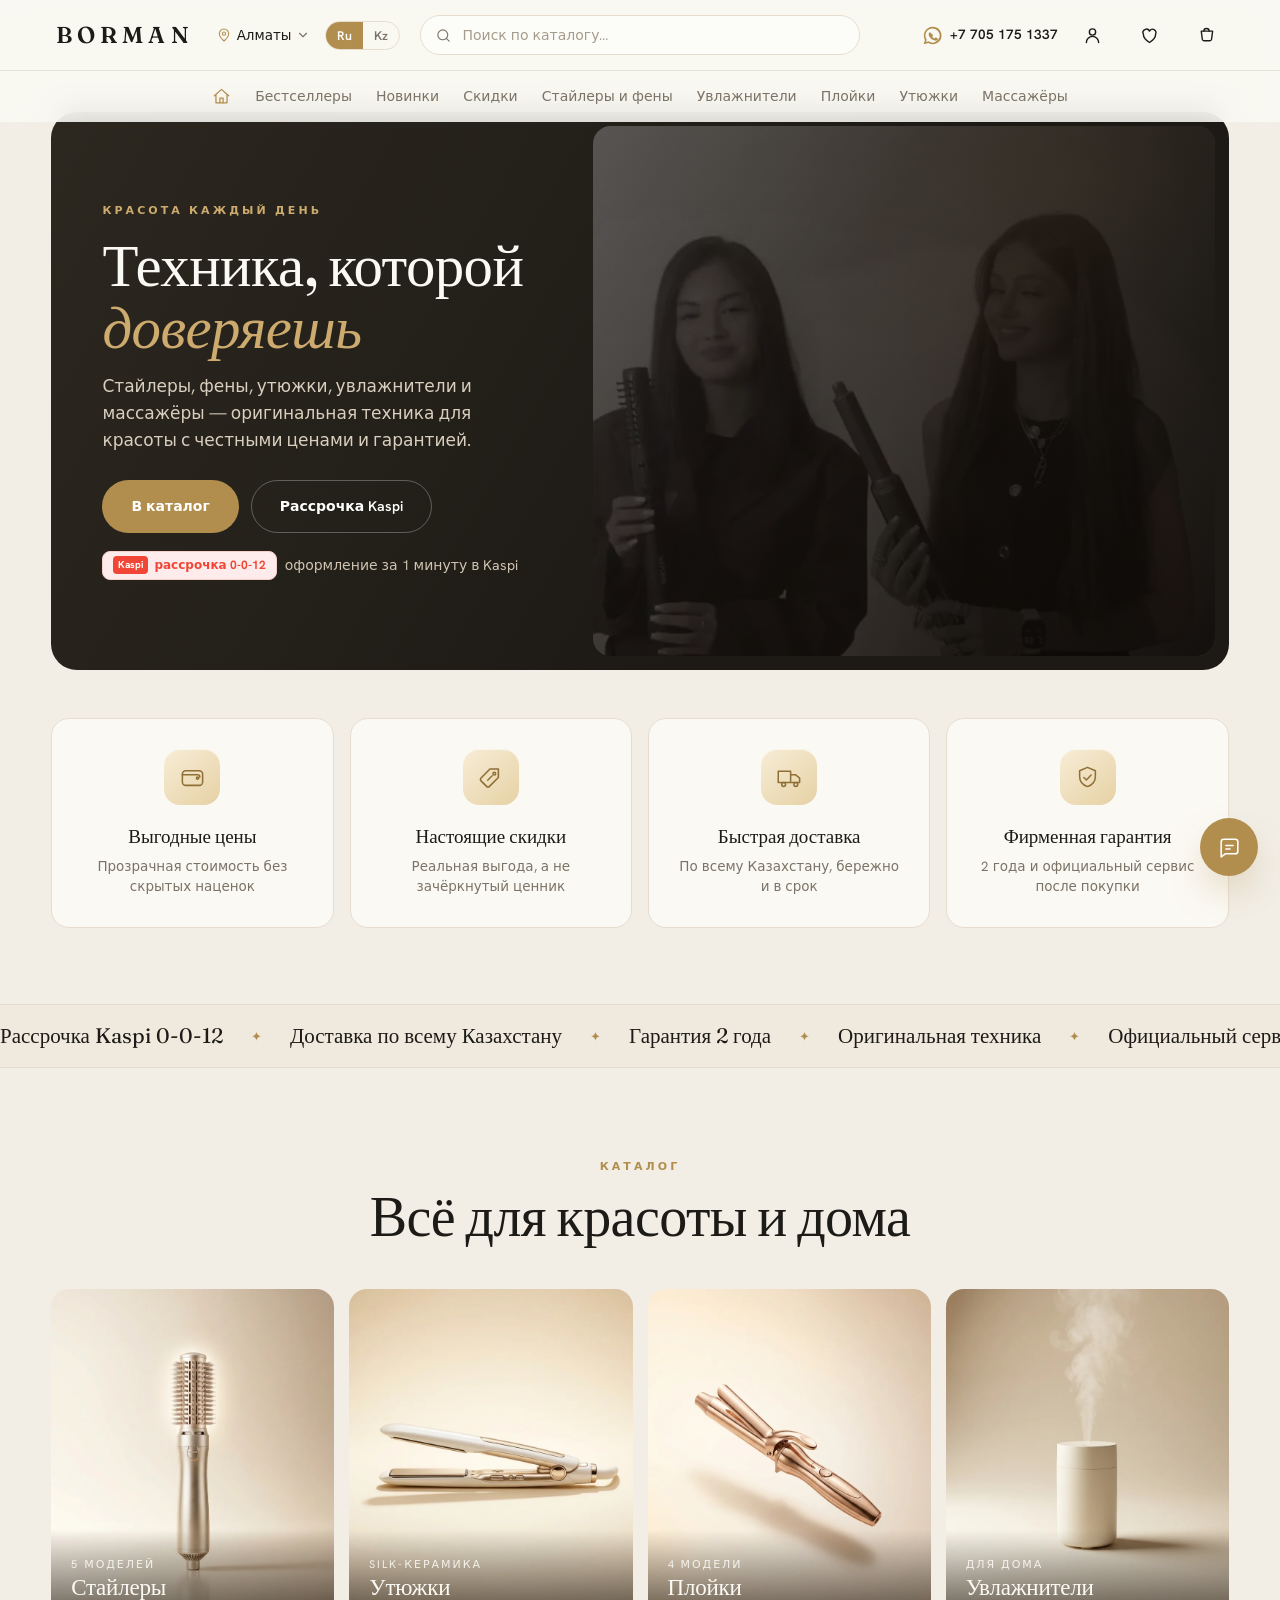
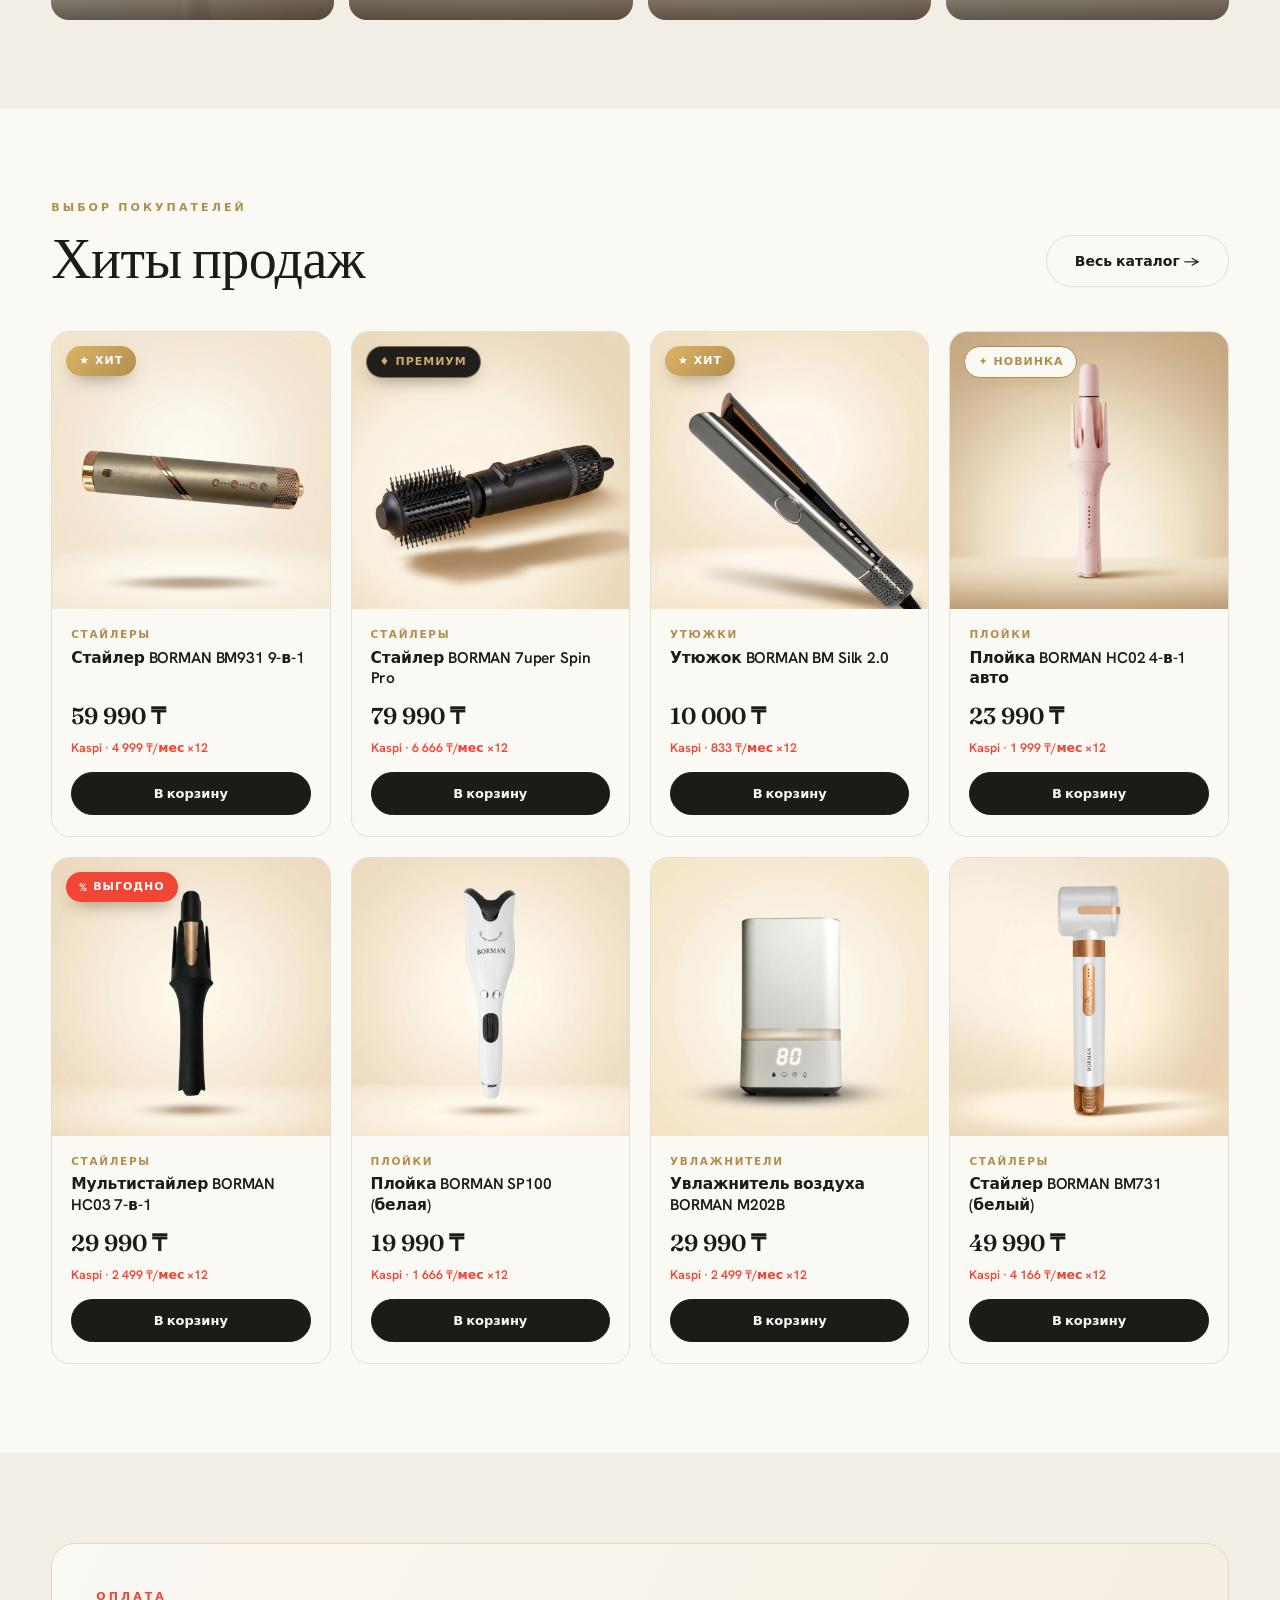
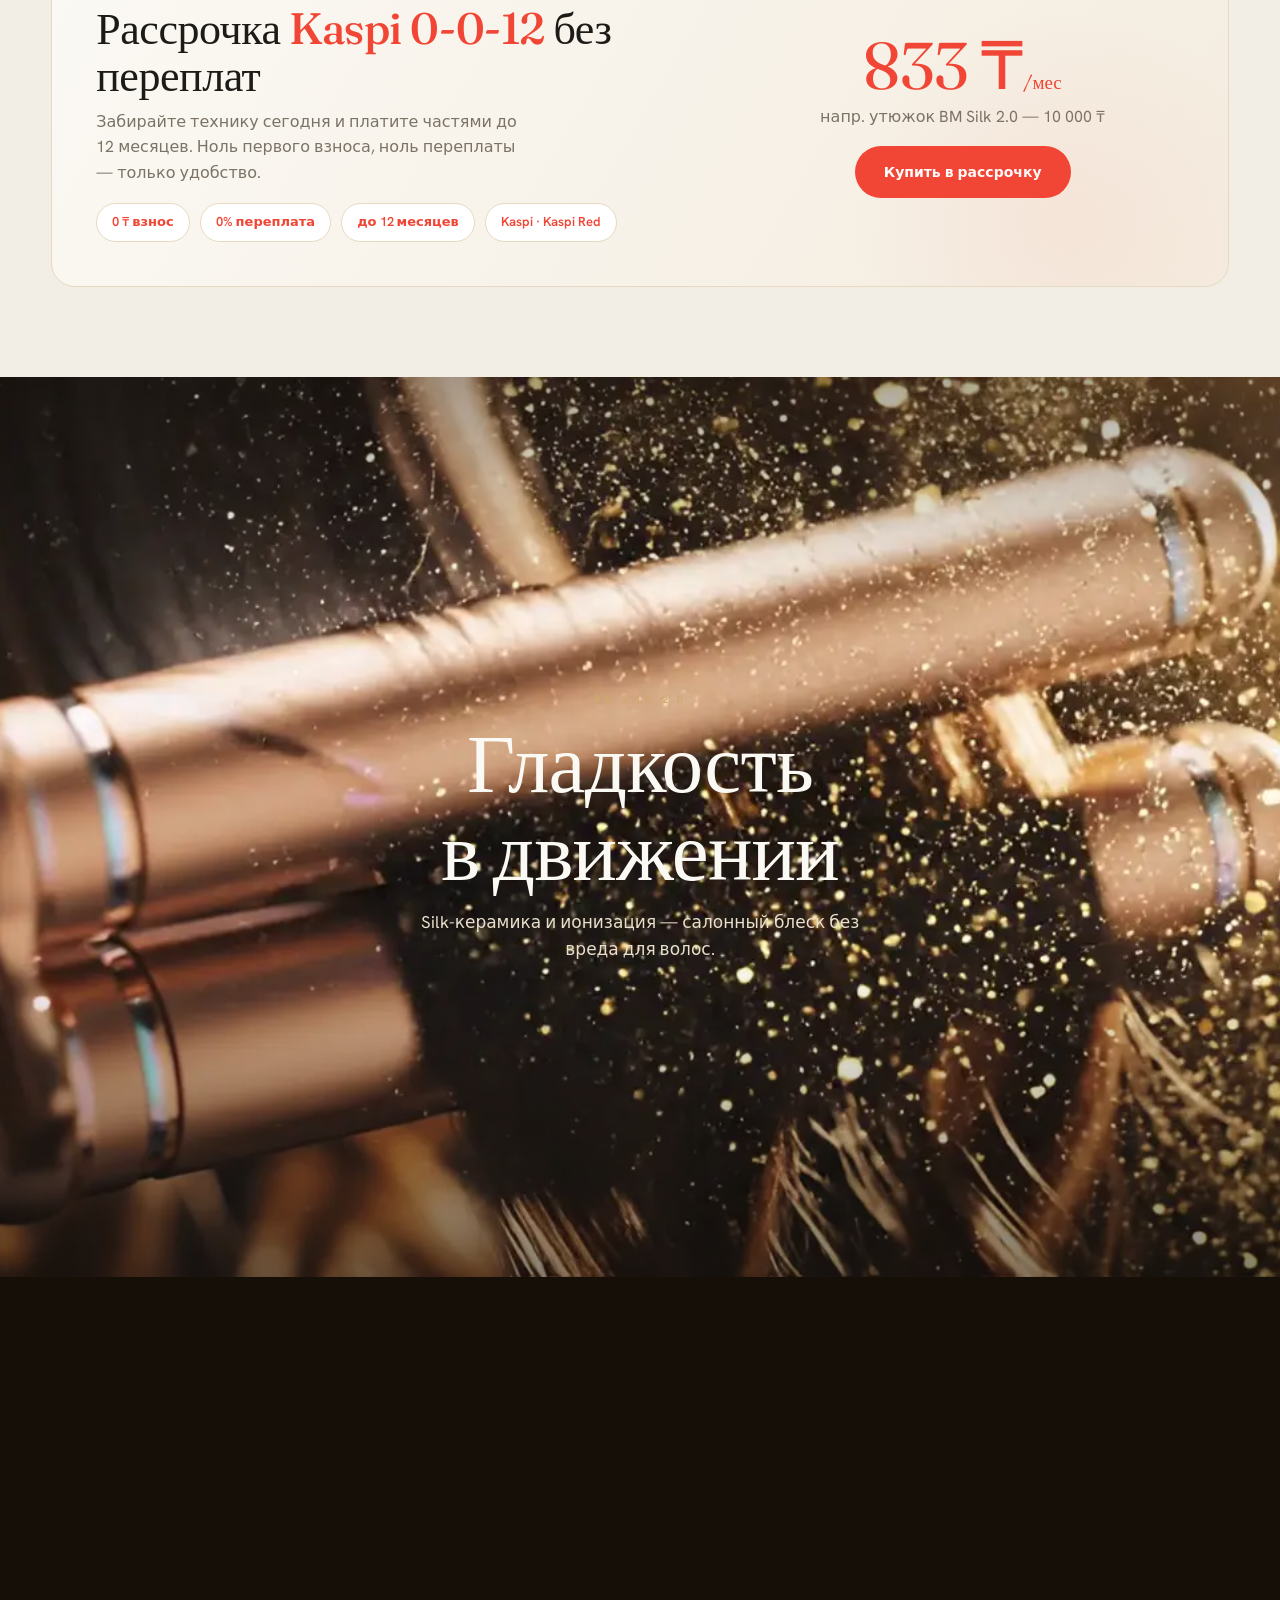
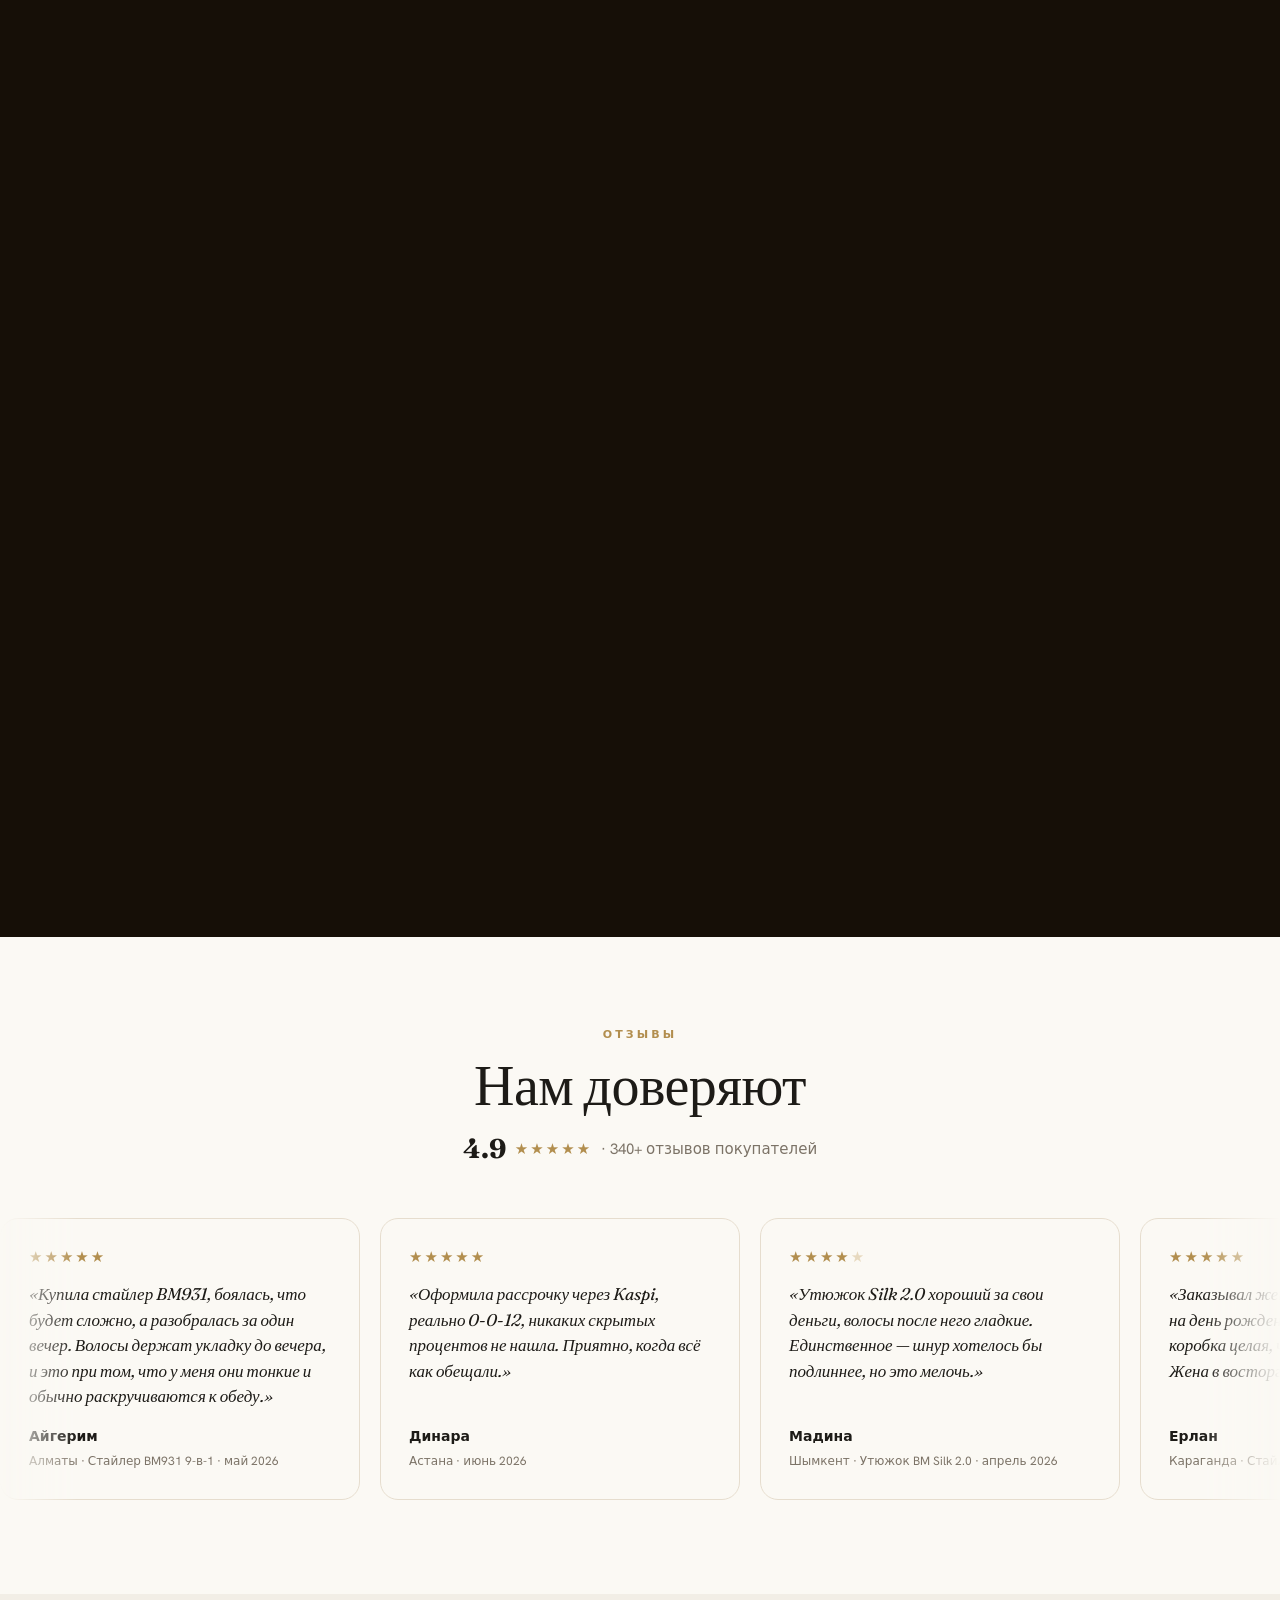
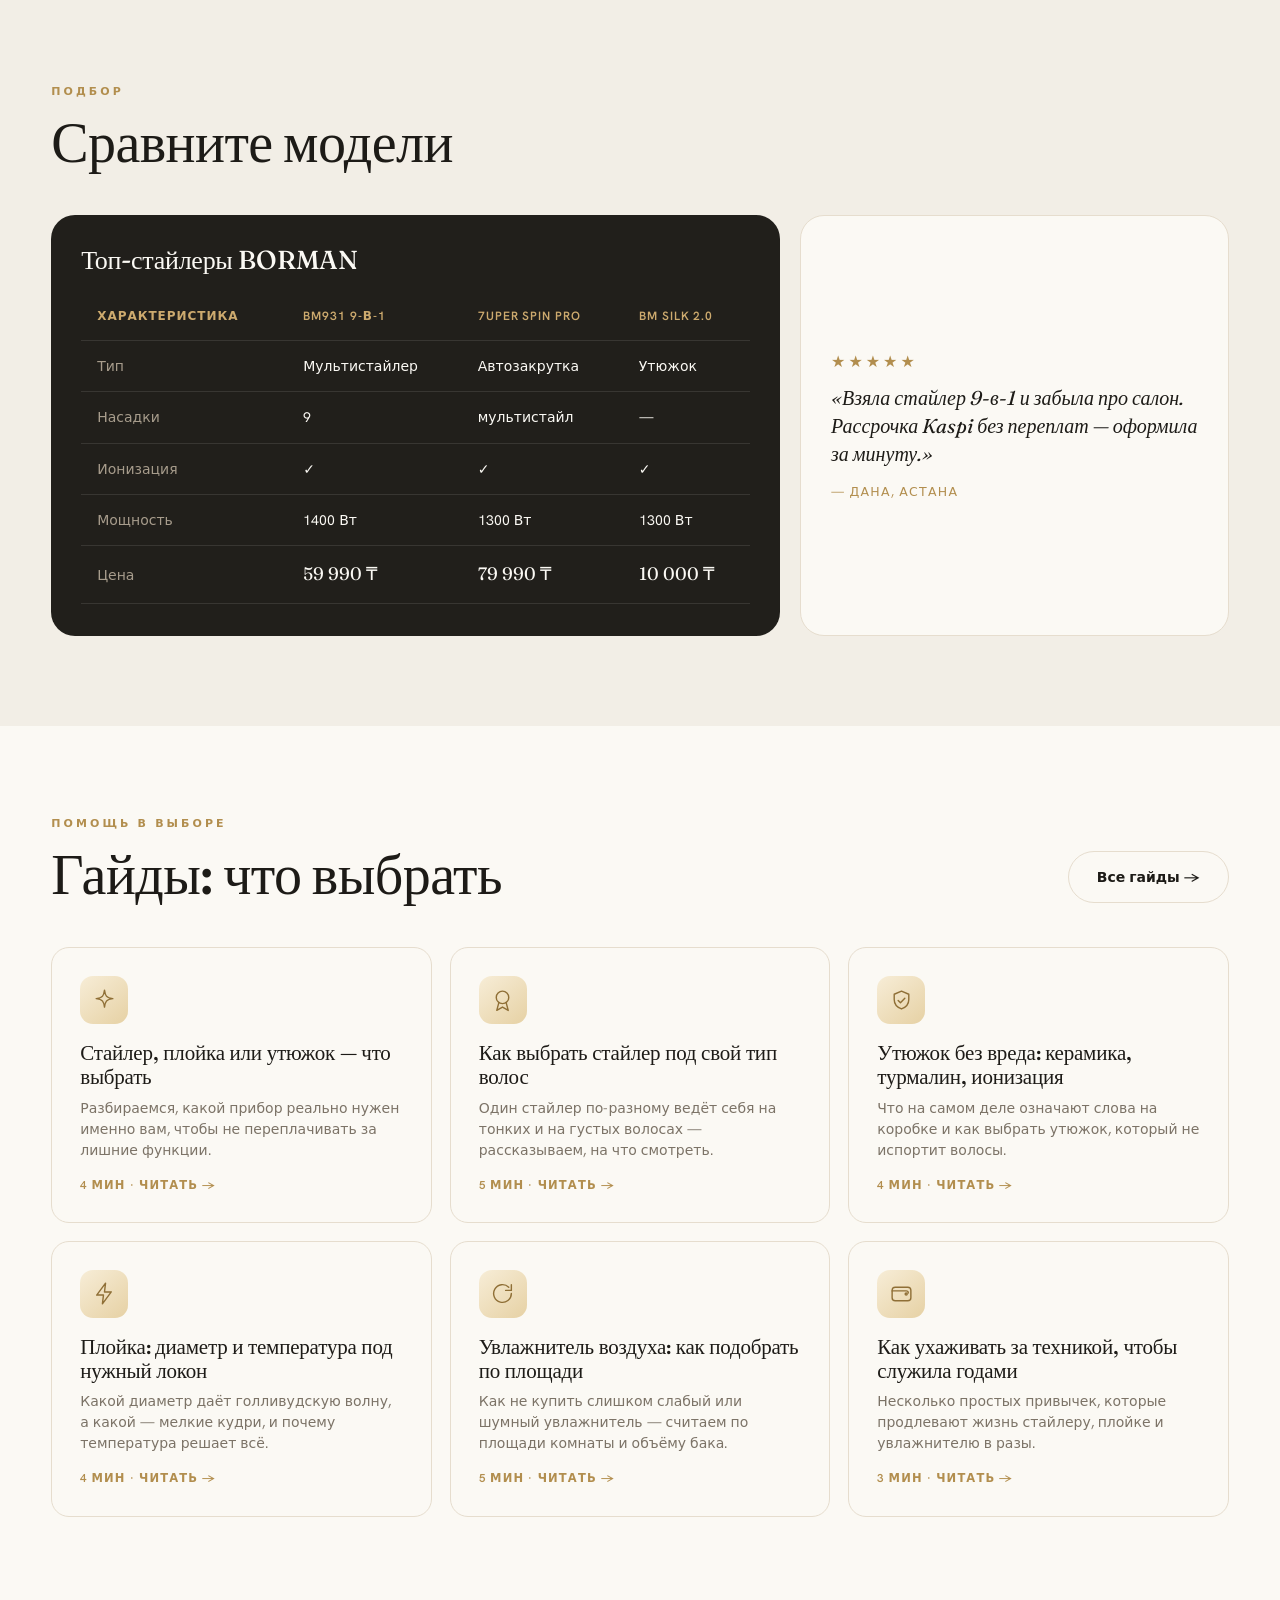
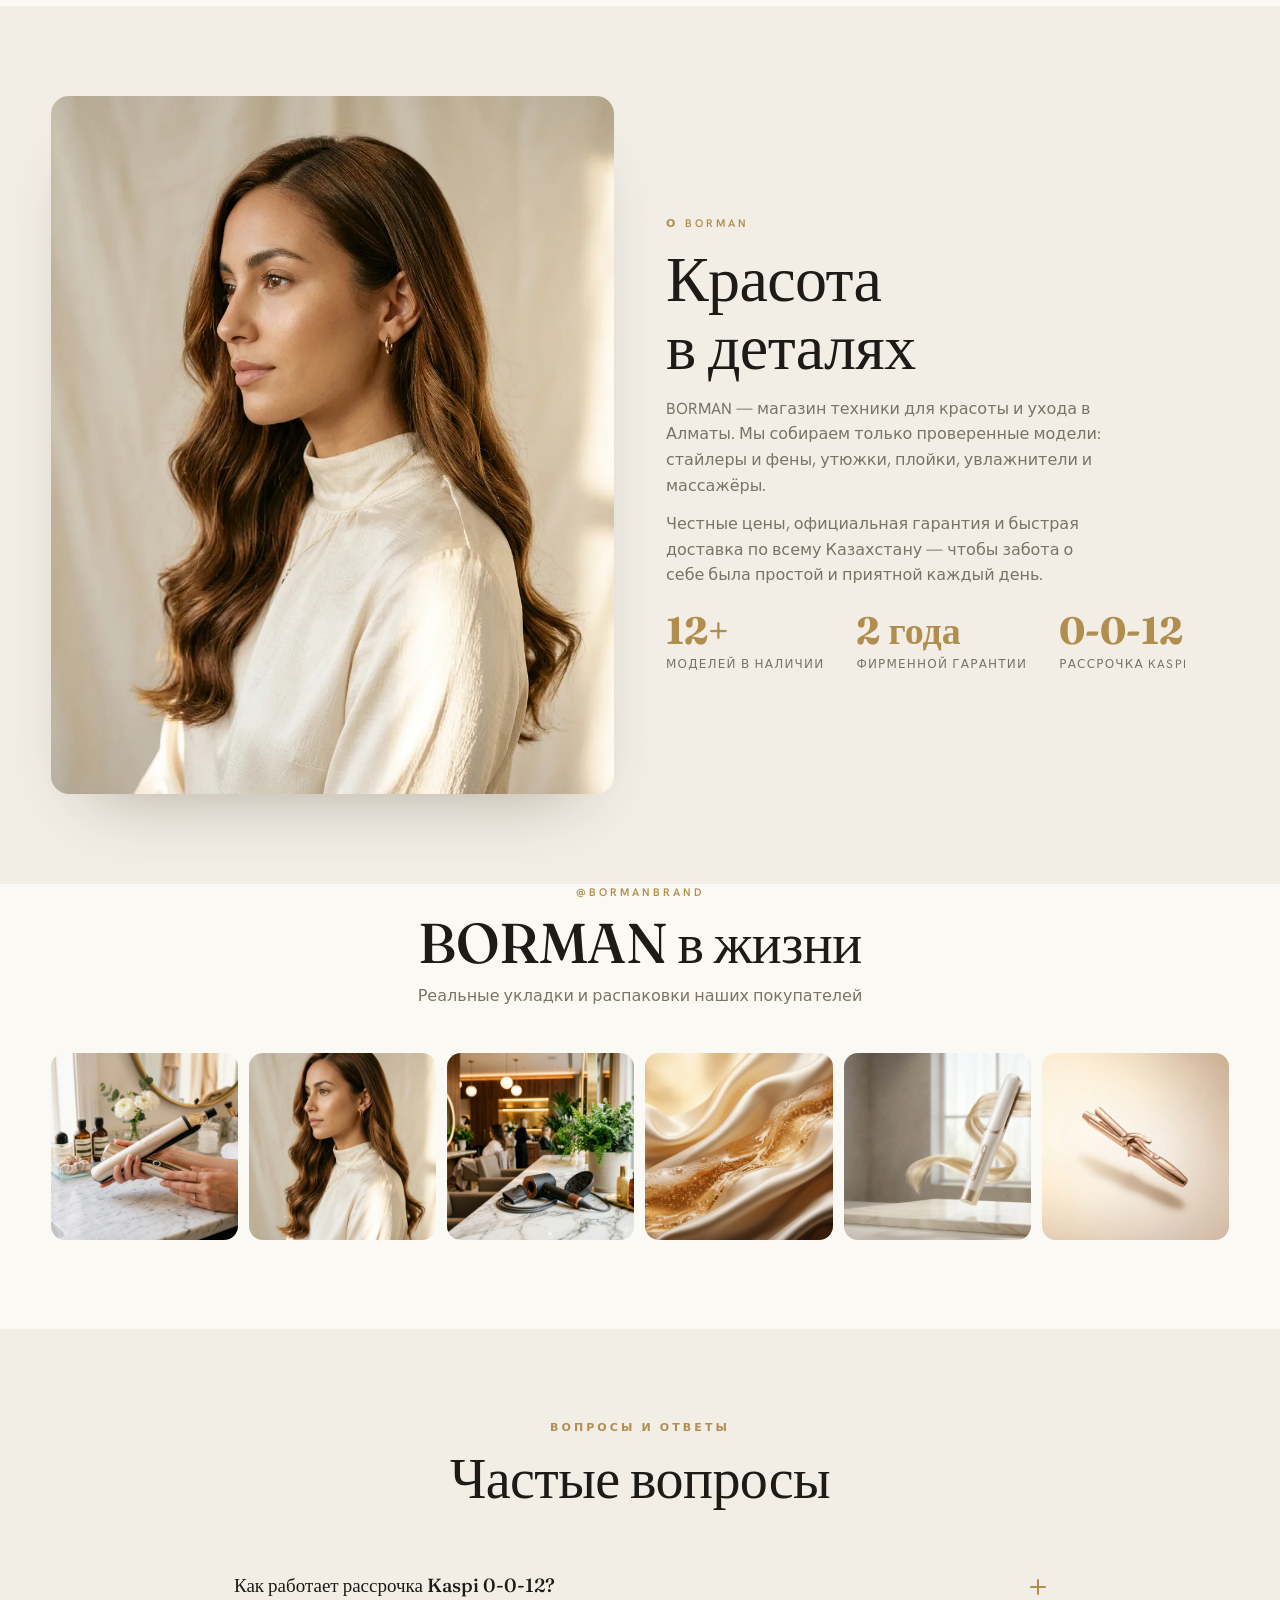
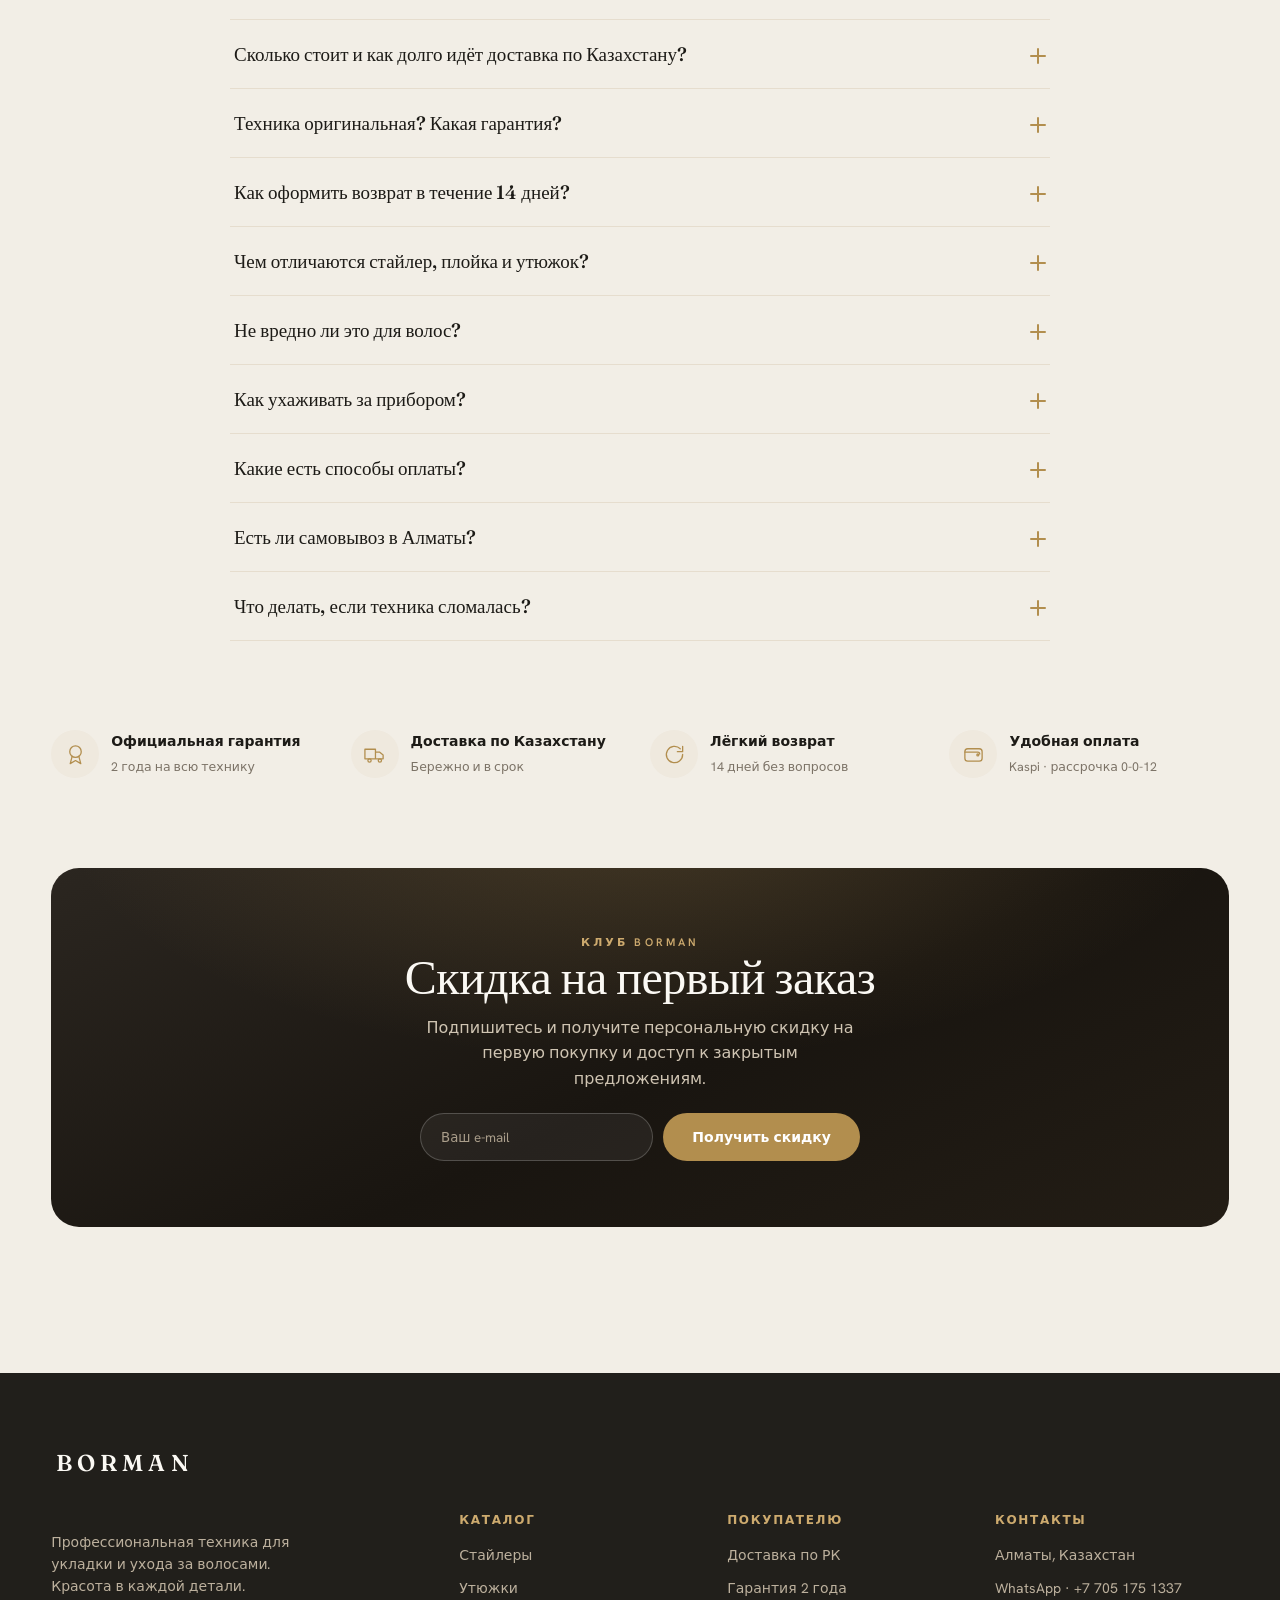
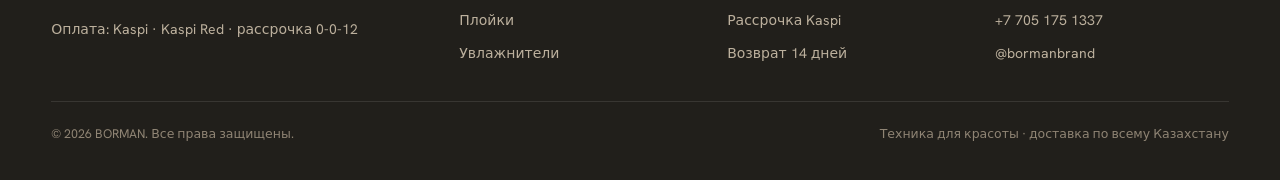
==== commit b2fb00c3: "Big pass: kill video bars (section padding root cause), glass hero, distinct card labels, clean Nano" ====
--- a/index.html
+++ b/index.html
@@ -25,7 +25,7 @@
 <link href="https://fonts.googleapis.com/css2?family=Fraunces:ital,opsz,wght@0,9..144,400;0,9..144,500;0,9..144,600;1,9..144,400&family=Hanken+Grotesk:wght@300;400;500;600;700&display=swap" rel="stylesheet">
 <link rel="stylesheet" href="shop.css">
 <script type="application/ld+json">
-{"@context":"https://schema.org","@type":"Store","name":"BORMAN","description":"Магазин техники для красоты и ухода: стайлеры, фены, утюжки, плойки, увлажнители и массажёры. Гарантия 2 года, рассрочка Kaspi 0-0-12, доставка по Казахстану.","image":"https://maybenexttimez.github.io/borman-shop/assets/life_editorial.webp","url":"https://maybenexttimez.github.io/borman-shop/","telephone":"+77051751337","priceRange":"₸₸","currenciesAccepted":"KZT","paymentAccepted":"Kaspi, Kaspi Red, рассрочка Kaspi 0-0-12","address":{"@type":"PostalAddress","addressLocality":"Алматы","addressCountry":"KZ"},"areaServed":"KZ"}
+{"@context":"https://schema.org","@type":"Store","name":"BORMAN","description":"Магазин техники для красоты и ухода: стайлеры, фены, утюжки, плойки, увлажнители и массажёры. Гарантия 2 года, рассрочка Kaspi 0-0-12, доставка по Казахстану.","image":"https://maybenexttimez.github.io/borman-shop/assets/life_editorial.webp","url":"https://maybenexttimez.github.io/borman-shop/","telephone":"+77051751337","priceRange":"₸₸","currenciesAccepted":"KZT","paymentAccepted":"Kaspi, Kaspi Red, рассрочка Kaspi 0-0-12","address":{"@type":"PostalAddress","addressLocality":"Алматы","addressCountry":"KZ"},"areaServed":"KZ","aggregateRating":{"@type":"AggregateRating","ratingValue":"4.9","reviewCount":"340"}}
 </script>
 <style>
   .hero-sec{padding:112px 0 22px}
@@ -36,14 +36,15 @@
   .hero p{color:#d9cfbf;max-width:410px;font-size:17px}
   .hero .cta{display:flex;gap:12px;flex-wrap:wrap;margin-top:26px}
   .hero .kline{margin-top:18px;font-size:14px;color:#cfc4b2;display:flex;align-items:center;gap:8px;flex-wrap:wrap}
-  .hero .hv{position:relative;margin:14px 14px 14px 0;border-radius:18px;overflow:hidden;background:#170f08}
-  .hero .hv video{width:100%;height:100%;object-fit:cover;min-height:340px;filter:brightness(.88) contrast(1.16) saturate(1.2)}
-  /* rich, warm premium darkening (not grey) + film grain to mask compression */
+  .hero .hv{position:relative;margin:14px 14px 14px 0;border-radius:18px;overflow:hidden;background:#140d06}
+  .hero .hv video{width:100%;height:100%;object-fit:cover;min-height:340px;filter:brightness(.82) contrast(1.18) saturate(1.24)}
+  /* deep warm premium "glass" darkening (not grey) + sheen + grain */
   .hero .hv .tint{position:absolute;inset:0;pointer-events:none;background:
-     linear-gradient(150deg,rgba(30,21,10,.20) 0%,rgba(21,14,7,.42) 55%,rgba(12,8,4,.72) 100%),
-     radial-gradient(120% 90% at 72% 22%,rgba(210,168,96,.16),transparent 55%)}
-  .hero .hv .glow{position:absolute;inset:auto -18% -28% auto;width:56%;height:56%;background:radial-gradient(circle,rgba(178,142,78,.42),transparent 70%);filter:blur(30px)}
-  .vgrain{position:absolute;inset:0;pointer-events:none;opacity:.10;mix-blend-mode:overlay;background-image:url("data:image/svg+xml,%3Csvg xmlns='http://www.w3.org/2000/svg' width='140' height='140'%3E%3Cfilter id='n'%3E%3CfeTurbulence type='fractalNoise' baseFrequency='0.9' numOctaves='2' stitchTiles='stitch'/%3E%3C/filter%3E%3Crect width='100%25' height='100%25' filter='url(%23n)'/%3E%3C/svg%3E");background-size:170px}
+     linear-gradient(120deg,rgba(24,16,8,.30) 0%,rgba(16,11,5,.58) 52%,rgba(9,6,3,.86) 100%),
+     radial-gradient(135% 100% at 80% 10%,rgba(214,172,98,.16),transparent 52%)}
+  .hero .hv .sheen{position:absolute;inset:0;pointer-events:none;background:linear-gradient(125deg,rgba(255,255,255,.09),rgba(255,255,255,0) 36%)}
+  .hero .hv .glow{position:absolute;inset:auto -18% -28% auto;width:56%;height:56%;background:radial-gradient(circle,rgba(178,142,78,.4),transparent 70%);filter:blur(30px)}
+  .vgrain{position:absolute;inset:0;pointer-events:none;opacity:.09;mix-blend-mode:overlay;background-image:url("data:image/svg+xml,%3Csvg xmlns='http://www.w3.org/2000/svg' width='140' height='140'%3E%3Cfilter id='n'%3E%3CfeTurbulence type='fractalNoise' baseFrequency='0.9' numOctaves='2' stitchTiles='stitch'/%3E%3C/filter%3E%3Crect width='100%25' height='100%25' filter='url(%23n)'/%3E%3C/svg%3E");background-size:170px}
   /* categories */
   .cats{display:grid;grid-template-columns:repeat(4,1fr);gap:15px}
   .ctile{position:relative;border-radius:var(--r);overflow:hidden;aspect-ratio:3/3.5;display:block;background:var(--soft)}
@@ -51,47 +52,95 @@
   .ctile:hover img{transform:scale(1.07)}
   .ctile .l{position:absolute;inset:auto 0 0 0;padding:20px;background:linear-gradient(0deg,rgba(25,18,10,.66),transparent);color:var(--paper)}
   .ctile .l h3{color:var(--paper);font-size:23px}.ctile .l small{font-size:11px;letter-spacing:.18em;text-transform:uppercase;opacity:.9}
-  /* kaspi band */
-  .kaspi-band{background:linear-gradient(115deg,#fff,#fdeceb);border:1px solid #f7cfcb;border-radius:24px;padding:44px;display:grid;grid-template-columns:1.4fr 1fr;gap:26px;align-items:center}
+  /* kaspi band — muted, palette-consistent */
+  .kaspi-band{background:linear-gradient(120deg,var(--paper),#f4ecdf);border:1px solid var(--gold-s);border-radius:24px;padding:44px;display:grid;grid-template-columns:1.4fr 1fr;gap:26px;align-items:center;position:relative;overflow:hidden}
+  .kaspi-band::after{content:"";position:absolute;inset:auto -8% -40% auto;width:44%;height:120%;background:radial-gradient(circle,rgba(241,70,53,.06),transparent 65%);pointer-events:none}
   .kaspi-band h2{font-size:clamp(28px,3.6vw,44px)}.kaspi-band .kbig{color:var(--kaspi)}
   .kaspi-band p{color:var(--ink2);margin-top:10px;max-width:440px}
   .kaspi-band .steps{display:flex;gap:10px;flex-wrap:wrap;margin-top:18px}
-  .kaspi-band .steps b{background:#fff;border:1px solid #f7cfcb;border-radius:100px;padding:8px 15px;font-size:13px;color:var(--kaspi)}
+  .kaspi-band .steps b{background:#fff;border:1px solid var(--gold-s);border-radius:100px;padding:8px 15px;font-size:13px;color:var(--kaspi);font-weight:600}
+  .kaspi-band .kprice{font-family:var(--disp);font-size:clamp(38px,6.5vw,66px);color:var(--kaspi);line-height:1;font-variant-numeric:tabular-nums}
   /* compare */
   .cmp{display:grid;grid-template-columns:1.7fr 1fr;gap:20px;align-items:stretch}
-  .cmp .tbl{background:var(--char);border-radius:24px;padding:32px 30px;overflow-x:auto}
+  .cmp .tbl{background:var(--char);border-radius:24px;padding:32px 30px}
   .cmp .tbl h3{color:var(--paper);font-size:26px;margin-bottom:18px}
   .cmp .quote{background:var(--paper);border:1px solid var(--line);border-radius:24px;padding:30px;display:flex;flex-direction:column;justify-content:center}
   .cmp .quote .stars{color:var(--gold);letter-spacing:3px;margin-bottom:10px}
   .cmp .quote p{font-family:var(--disp);font-style:italic;font-size:20px;line-height:1.4}
   .cmp .quote .who{margin-top:14px;font-size:12.5px;letter-spacing:.1em;text-transform:uppercase;color:var(--gold)}
-  /* motion — cinematic scroll break (deep warm, no black bars) */
-  .motion{height:240vh;position:relative;background:#1a140d}
-  .motion .pin{position:sticky;top:0;height:100vh;height:100dvh;overflow:hidden;display:flex;align-items:center;justify-content:center;background:#1a140d}
+  .cmp-cards{display:none;flex-direction:column;gap:14px}
+  .cmp-card{background:var(--char);color:var(--paper);border-radius:20px;padding:22px 24px}
+  .cmp-card .cc-h{display:flex;justify-content:space-between;align-items:baseline;gap:10px;margin-bottom:14px;padding-bottom:13px;border-bottom:1px solid var(--line-d)}
+  .cmp-card .cc-h b{font-family:var(--disp);font-weight:500;font-size:21px}
+  .cmp-card .cc-h span{font-size:11px;color:var(--gold-l);text-transform:uppercase;letter-spacing:.09em;white-space:nowrap}
+  .cmp-card dl{display:grid;grid-template-columns:auto 1fr;gap:11px 16px;margin:0}
+  .cmp-card dt{color:var(--mut);font-size:14px}
+  .cmp-card dd{text-align:right;font-weight:600;font-size:14px;margin:0}
+  .cmp-card dd.p{font-family:var(--disp);color:var(--gold-l);font-size:18px;font-variant-numeric:tabular-nums}
+  /* motion — cinematic scroll break (padding:0 kills the dark bars) */
+  .motion{height:240vh;position:relative;background:#160f07;padding:0}
+  .motion .pin{position:sticky;top:0;height:100vh;height:100dvh;overflow:hidden;display:flex;align-items:center;justify-content:center;background:#160f07}
   .motion #mframe{position:absolute;inset:0;width:100%;height:100%;object-fit:cover;display:block}
   .motion .pin .veil{position:absolute;inset:0;pointer-events:none;background:
-     radial-gradient(125% 120% at 50% 40%,transparent 55%,rgba(18,12,7,.5)),
-     linear-gradient(180deg,rgba(18,12,7,.32) 0%,transparent 26%,transparent 62%,rgba(18,12,7,.46) 100%)}
+     radial-gradient(130% 120% at 50% 42%,transparent 56%,rgba(16,11,6,.5)),
+     linear-gradient(180deg,rgba(16,11,6,.34) 0%,transparent 24%,transparent 64%,rgba(16,11,6,.5) 100%)}
   .motion .cap{position:absolute;z-index:3;text-align:center;color:var(--paper);padding:24px;transition:.7s var(--ease);opacity:0;transform:translateY(22px)}
   .motion .cap.on{opacity:1;transform:none}
   .motion .cap .eyebrow{color:var(--gold-l)}
   .motion .cap h2{color:var(--paper);font-size:clamp(36px,6.5vw,88px);margin-top:10px}
   .motion .cap p{color:#e9dfcb;max-width:440px;margin:14px auto 0;font-size:17px}
   .motion .cap .btn{margin-top:22px}
+  /* reviews */
+  .rev-agg{display:inline-flex;align-items:center;gap:9px;margin-top:13px;font-size:15px;color:var(--ink2)}
+  .rev-agg b{font-family:var(--disp);font-size:27px;color:var(--ink)}
+  .rev-agg .st{color:var(--gold);letter-spacing:2px}
+  .rev-strip{overflow:hidden;position:relative;-webkit-mask-image:linear-gradient(90deg,transparent,#000 6%,#000 94%,transparent);mask-image:linear-gradient(90deg,transparent,#000 6%,#000 94%,transparent)}
+  .rev-track{display:flex;gap:20px;width:max-content;padding:4px 0;animation:revscroll 78s linear infinite}
+  .rev-strip:hover .rev-track,.rev-track:active{animation-play-state:paused}
+  @keyframes revscroll{to{transform:translateX(-50%)}}
+  @media(prefers-reduced-motion:reduce){.rev-track{animation:none}}
+  .rev-card{width:min(360px,80vw);flex:none;background:var(--paper);border:1px solid var(--line);border-radius:var(--r);padding:26px 28px;display:flex;flex-direction:column}
+  .rev-stars{color:var(--gold);letter-spacing:2px;font-size:15px;margin-bottom:12px}
+  .rev-stars span{color:var(--gold-s)}
+  .rev-card blockquote{font-family:var(--disp);font-style:italic;font-size:17px;line-height:1.5;color:var(--ink);flex:1}
+  .rev-card figcaption{margin-top:16px}
+  .rev-card figcaption b{display:block;font-family:var(--body);font-weight:600;font-size:14px}
+  .rev-card figcaption span{font-size:12px;color:var(--ink2)}
   /* brand */
   .brand{display:grid;grid-template-columns:1fr 1fr;gap:52px;align-items:center}
   .brand img{border-radius:var(--r);box-shadow:0 34px 70px -40px rgba(60,45,20,.4)}
-  .brand h2{font-size:clamp(30px,4.2vw,52px);margin:12px 0 16px}
+  .brand h2{font-size:clamp(34px,5vw,64px);margin:12px 0 16px}
   .brand p{color:var(--ink2);margin-bottom:13px;max-width:440px}
   .brand .facts{display:flex;gap:32px;margin-top:24px}
-  .brand .facts b{font-family:var(--disp);font-size:38px;color:var(--gold);display:block;line-height:1}
+  .brand .facts b{font-family:var(--disp);font-size:38px;color:var(--gold);display:block;line-height:1;font-variant-numeric:tabular-nums}
   .brand .facts small{font-size:12px;letter-spacing:.1em;text-transform:uppercase;color:var(--ink2)}
-  /* newsletter */
-  .news{background:var(--char);color:var(--paper);border-radius:28px;padding:64px 40px;text-align:center;position:relative;overflow:hidden}
-  .news::before{content:"";position:absolute;inset:auto -10% -60% -10%;height:120%;background:radial-gradient(circle at 50% 0,rgba(178,142,78,.18),transparent 60%);pointer-events:none}
-  .news h2{color:var(--paper);font-size:clamp(28px,4vw,48px);position:relative}
-  .news p{color:#cfc4b2;margin:12px auto 22px;max-width:430px;position:relative}
-  .news form{display:flex;gap:10px;max-width:440px;margin:0 auto;flex-wrap:wrap;position:relative}
+  /* instagram gallery */
+  .ig-grid{display:grid;grid-template-columns:repeat(6,1fr);gap:11px}
+  .ig-tile{position:relative;aspect-ratio:1;border-radius:14px;overflow:hidden;display:block}
+  .ig-tile img{width:100%;height:100%;object-fit:cover;transition:.7s var(--ease)}
+  .ig-tile:hover img{transform:scale(1.09)}
+  .ig-tile .ov{position:absolute;inset:0;display:flex;align-items:center;justify-content:center;background:rgba(22,15,8,.36);color:#fff;opacity:0;transition:.35s}
+  .ig-tile .ov svg{width:30px;height:30px}
+  .ig-tile:hover .ov{opacity:1}
+  /* faq */
+  .faq-wrap{max-width:820px;margin:0 auto}
+  .faq-item{border-bottom:1px solid var(--line)}
+  .faq-q{width:100%;display:flex;justify-content:space-between;align-items:center;gap:18px;background:none;border:0;cursor:pointer;padding:22px 4px;text-align:left;font-family:var(--disp);font-size:19px;font-weight:500;color:var(--ink)}
+  .faq-q i{position:relative;width:16px;height:16px;flex:none;margin-top:4px}
+  .faq-q i::before,.faq-q i::after{content:"";position:absolute;background:var(--gold);border-radius:2px;transition:.3s var(--ease)}
+  .faq-q i::before{top:7px;left:0;width:16px;height:2px}
+  .faq-q i::after{left:7px;top:0;width:2px;height:16px}
+  .faq-item.open .faq-q i::after{transform:rotate(90deg);opacity:0}
+  .faq-a{max-height:0;overflow:hidden;transition:max-height .4s var(--ease)}
+  .faq-a p{color:var(--ink2);font-size:15.5px;line-height:1.65;padding:0 4px 22px;max-width:92%}
+  .faq-item.open .faq-a{max-height:360px}
+  /* newsletter — rich smooth gradient (no seam) */
+  .news{background:linear-gradient(155deg,#2b2620 0%,#191510 55%,#231d15 100%);color:var(--paper);border-radius:28px;padding:66px 40px;text-align:center;position:relative;overflow:hidden}
+  .news::before{content:"";position:absolute;inset:0;background:radial-gradient(90% 130% at 50% -18%,rgba(178,142,78,.24),transparent 55%);pointer-events:none}
+  .news>*{position:relative}
+  .news h2{color:var(--paper);font-size:clamp(28px,4vw,48px)}
+  .news p{color:#cfc4b2;margin:12px auto 22px;max-width:430px}
+  .news form{display:flex;gap:10px;max-width:440px;margin:0 auto;flex-wrap:wrap}
   .news input{flex:1;min-width:200px;padding:14px 20px;border-radius:100px;border:1px solid rgba(255,255,255,.2);background:rgba(255,255,255,.06);color:var(--paper);font-family:var(--body)}
   .news input::placeholder{color:#a99d8a}
   @media(max-width:960px){
@@ -103,12 +152,15 @@
     .hero .hv{margin:0 clamp(12px,3vw,18px) clamp(12px,3vw,18px);aspect-ratio:16/10;min-height:0}
     .hero .hv video{min-height:0}
     .cats{grid-template-columns:1fr 1fr}
-    .kaspi-band{grid-template-columns:1fr;padding:30px}
-    .cmp{grid-template-columns:1fr}.cmp .tbl{padding:26px 20px;-webkit-overflow-scrolling:touch}
+    .kaspi-band{grid-template-columns:1fr;padding:30px;text-align:center}
+    .kaspi-band p,.kaspi-band .steps{margin-left:auto;margin-right:auto;justify-content:center}
+    .cmp{grid-template-columns:1fr}
+    .cmp .tbl{display:none}.cmp-cards{display:flex}
     .brand{grid-template-columns:1fr;gap:26px}.brand .o1{order:-1}
     .motion{height:200vh}
+    .ig-grid{grid-template-columns:repeat(3,1fr)}
   }
-  @media(max-width:520px){.cats{grid-template-columns:1fr 1fr;gap:10px}.ctile{aspect-ratio:3/3.3}.ctile .l h3{font-size:19px}.hero h1{font-size:clamp(30px,8vw,42px)}}
+  @media(max-width:520px){.cats{grid-template-columns:1fr 1fr;gap:10px}.ctile{aspect-ratio:3/3.3}.ctile .l h3{font-size:19px}.hero h1{font-size:clamp(30px,8vw,42px)}.ig-grid{grid-template-columns:repeat(2,1fr)}}
 </style>
 </head>
 <body>
@@ -123,11 +175,11 @@
     <div class="cta"><a href="catalog.html" class="btn gold">В каталог</a><a href="#kaspi" class="btn oncdark">Рассрочка Kaspi</a></div>
     <div class="kline"><span class="kaspi">рассрочка 0-0-12</span> оформление за 1 минуту в Kaspi</div>
   </div>
-  <div class="hv"><span class="glow"></span><video autoplay muted loop playsinline poster="assets/hero-poster.webp" aria-label="Укладка волос техникой BORMAN"><source src="assets/hero.mp4" type="video/mp4"></video><span class="tint"></span><span class="vgrain"></span></div>
+  <div class="hv"><span class="glow"></span><video autoplay muted loop playsinline poster="assets/hero-poster.webp" aria-label="Укладка волос техникой BORMAN"><source src="assets/hero.mp4" type="video/mp4"></video><span class="tint"></span><span class="sheen"></span><span class="vgrain"></span></div>
 </div></div></section>
 
 <!-- BENEFITS -->
-<section style="padding:26px 0 clamp(50px,6vw,84px)"><div class="wrap"><div class="feat-row rv">
+<section style="padding:26px 0 clamp(52px,6vw,86px)"><div class="wrap"><div class="feat-row rv">
   <div class="f"><div class="ic" data-ic="wallet"></div><b>Выгодные цены</b><small>Прозрачная стоимость без скрытых наценок</small></div>
   <div class="f"><div class="ic" data-ic="tag"></div><b>Настоящие скидки</b><small>Реальная выгода, а не зачёркнутый ценник</small></div>
   <div class="f"><div class="ic" data-ic="truck"></div><b>Быстрая доставка</b><small>По всему Казахстану, бережно и в срок</small></div>
@@ -152,7 +204,7 @@
 </div></section>
 
 <!-- BEST SELLERS -->
-<section id="best" style="background:var(--paper);padding-top:76px">
+<section id="best" style="background:var(--paper)">
   <div class="wrap">
     <div class="sec-head rv" style="display:flex;justify-content:space-between;align-items:end;gap:20px;flex-wrap:wrap"><div><div class="eyebrow">Выбор покупателей</div><h2>Хиты продаж</h2></div><a href="catalog.html" class="btn outline">Весь каталог →</a></div>
     <div class="grid" id="best-grid"></div>
@@ -160,9 +212,9 @@
 </section>
 
 <!-- KASPI OFFER -->
-<section id="kaspi" style="padding-top:0"><div class="wrap"><div class="kaspi-band rv">
+<section id="kaspi"><div class="wrap"><div class="kaspi-band rv">
   <div><div class="eyebrow" style="color:var(--kaspi)">Оплата</div><h2>Рассрочка <span class="kbig">Kaspi 0-0-12</span> без переплат</h2><p>Забирайте технику сегодня и платите частями до 12 месяцев. Ноль первого взноса, ноль переплаты — только удобство.</p><div class="steps"><b>0 ₸ взнос</b><b>0% переплата</b><b>до 12 месяцев</b><b>Kaspi · Kaspi Red</b></div></div>
-  <div style="text-align:center"><div style="font-family:var(--disp);font-size:clamp(38px,6.5vw,68px);color:var(--kaspi);line-height:1">833 ₸<span style="font-size:19px">/мес</span></div><div style="color:var(--ink2);margin-top:6px">напр. утюжок BM Silk 2.0 — 10 000 ₸</div><a href="catalog.html" class="btn gold" style="margin-top:16px;background:var(--kaspi)">Купить в рассрочку</a></div>
+  <div style="text-align:center"><div class="kprice">833 ₸<span style="font-size:19px">/мес</span></div><div style="color:var(--ink2);margin-top:6px">напр. утюжок BM Silk 2.0 — 10 000 ₸</div><a href="catalog.html" class="btn kaspibtn" style="margin-top:16px">Купить в рассрочку</a></div>
 </div></div></section>
 
 <!-- CINEMATIC SCROLL BREAK -->
@@ -173,6 +225,13 @@
     <div class="cap" id="mc0"><div class="eyebrow">BM Silk 2.0</div><h2>Гладкость<br>в движении</h2><p>Silk-керамика и ионизация — салонный блеск без вреда для волос.</p></div>
     <div class="cap" id="mc1"><h2 style="color:var(--gold-l)">160°C точности</h2><p>6 режимов температуры и защита от перегрева — контроль в каждом движении.</p><a href="product.html?id=16" class="btn gold">Купить за 10 000 ₸</a></div>
   </div>
+</section>
+
+<!-- REVIEWS -->
+<section style="background:var(--paper)"><div class="wrap">
+  <div class="sec-head c rv"><div class="eyebrow">Отзывы</div><h2>Нам доверяют</h2><div class="rev-agg"><b>4.9</b><span class="st">★★★★★</span> · 340+ отзывов покупателей</div></div>
+</div>
+<div class="rev-strip" id="rev-strip"></div>
 </section>
 
 <!-- COMPARE -->
@@ -187,8 +246,19 @@
       <tr><td>Мощность</td><td>1400 Вт</td><td>1300 Вт</td><td>1300 Вт</td></tr>
       <tr><td>Цена</td><td class="p">59 990 ₸</td><td class="p">79 990 ₸</td><td class="p">10 000 ₸</td></tr>
     </table></div>
+    <div class="cmp-cards rv">
+      <div class="cmp-card"><div class="cc-h"><b>BM931 9-в-1</b><span>Мультистайлер</span></div><dl><dt>Насадки</dt><dd>9</dd><dt>Ионизация</dt><dd>✓</dd><dt>Мощность</dt><dd>1400 Вт</dd><dt>Цена</dt><dd class="p">59 990 ₸</dd></dl></div>
+      <div class="cmp-card"><div class="cc-h"><b>7uper Spin Pro</b><span>Автозакрутка</span></div><dl><dt>Насадки</dt><dd>мультистайл</dd><dt>Ионизация</dt><dd>✓</dd><dt>Мощность</dt><dd>1300 Вт</dd><dt>Цена</dt><dd class="p">79 990 ₸</dd></dl></div>
+      <div class="cmp-card"><div class="cc-h"><b>BM Silk 2.0</b><span>Утюжок</span></div><dl><dt>Насадки</dt><dd>—</dd><dt>Ионизация</dt><dd>✓</dd><dt>Мощность</dt><dd>1300 Вт</dd><dt>Цена</dt><dd class="p">10 000 ₸</dd></dl></div>
+    </div>
     <div class="quote rv" style="transition-delay:.08s"><div class="stars">★★★★★</div><p>«Взяла стайлер 9-в-1 и забыла про салон. Рассрочка Kaspi без переплат — оформила за минуту.»</p><div class="who">— Дана, Астана</div></div>
   </div>
+</div></section>
+
+<!-- GUIDES -->
+<section style="background:var(--paper)"><div class="wrap">
+  <div class="sec-head rv" style="display:flex;justify-content:space-between;align-items:end;gap:20px;flex-wrap:wrap"><div><div class="eyebrow">Помощь в выборе</div><h2>Гайды: что выбрать</h2></div><a href="guides.html" class="btn outline">Все гайды →</a></div>
+  <div class="guides-grid" id="guides-grid"></div>
 </div></section>
 
 <!-- BRAND -->
@@ -196,6 +266,18 @@
   <img class="rv o1" src="assets/life_editorial.webp" alt="Техника BORMAN для ухода за волосами">
   <div><div class="eyebrow rv">О BORMAN</div><h2 class="rv" style="transition-delay:.06s">Красота<br>в деталях</h2><p class="rv" style="transition-delay:.1s">BORMAN — магазин техники для красоты и ухода в Алматы. Мы собираем только проверенные модели: стайлеры и фены, утюжки, плойки, увлажнители и массажёры.</p><p class="rv" style="transition-delay:.13s">Честные цены, официальная гарантия и быстрая доставка по всему Казахстану — чтобы забота о себе была простой и приятной каждый день.</p><div class="facts rv" style="transition-delay:.16s"><div><b>12+</b><small>Моделей в наличии</small></div><div><b>2 года</b><small>Фирменной гарантии</small></div><div><b>0-0-12</b><small>Рассрочка Kaspi</small></div></div></div>
 </div></div></section>
+
+<!-- INSTAGRAM -->
+<section style="background:var(--paper);padding-top:0"><div class="wrap">
+  <div class="sec-head c rv"><div class="eyebrow">@bormanbrand</div><h2>BORMAN в жизни</h2><p>Реальные укладки и распаковки наших покупателей</p></div>
+  <div class="ig-grid rv" id="ig-grid"></div>
+</div></section>
+
+<!-- FAQ -->
+<section><div class="wrap">
+  <div class="sec-head c rv"><div class="eyebrow">Вопросы и ответы</div><h2>Частые вопросы</h2></div>
+  <div class="faq-wrap rv" id="faq"></div>
+</div></section>
 
 <!-- TRUST -->
 <section style="padding-top:0"><div class="wrap"><div class="trust rv">
@@ -217,7 +299,18 @@
 document.addEventListener('DOMContentLoaded',()=>{
   document.querySelectorAll('[data-ic]').forEach(e=>{e.innerHTML=(window.ICONS||{})[e.dataset.ic]||''});
   renderGrid('#best-grid',[13,9,16,19,18,7,15,11].map(id=>PRODUCTS.find(p=>p.id===id)).filter(Boolean));
-  // cinematic scroll-scrub (frame swap, no black bars — cover fills viewport)
+  renderReviews('#rev-strip');
+  renderGuideCards('#guides-grid',6);
+  renderFAQ('#faq');
+  // instagram gallery (lifestyle imagery)
+  const IG=['life_hands','life_editorial','life_salon','texture_silk','hero_light','cat-curl'];
+  document.getElementById('ig-grid').innerHTML=IG.map(n=>`<a class="ig-tile" href="https://instagram.com/bormanbrand" target="_blank" rel="noopener" aria-label="Instagram BORMAN"><img src="assets/${n}.webp" loading="lazy" alt="BORMAN в жизни"><span class="ov">${ICONS.insta}</span></a>`).join('');
+  // FAQ structured data for SEO
+  const faqLd=document.createElement('script');faqLd.type='application/ld+json';
+  faqLd.textContent=JSON.stringify({"@context":"https://schema.org","@type":"FAQPage","mainEntity":FAQ.map(f=>({"@type":"Question","name":f.q,"acceptedAnswer":{"@type":"Answer","text":f.a}}))});
+  document.head.appendChild(faqLd);
+  revealScan();
+  // cinematic scroll-scrub (frame swap, cover fills viewport — no bars)
   const N=96,frames=[];let cur=0,target=0,lastIdx=-1;
   const mf=document.getElementById('mframe');
   const pad=n=>String(n).padStart(3,'0');
--- a/shop.css
+++ b/shop.css
@@ -91,11 +91,11 @@
 .mm-acc{display:flex;gap:10px;margin-top:14px}
 .mm-acc button{flex:1;display:flex;align-items:center;justify-content:center;gap:8px;padding:12px;border:1px solid var(--line);border-radius:12px;background:none;cursor:pointer;font-family:var(--body);font-size:14px;font-weight:500;color:var(--ink)}
 .mm-acc svg{width:18px;height:18px;color:var(--gold)}
-.mm-info{margin-top:18px;color:var(--ink2);font-size:14px}
-.mm-info .kaspi{margin-bottom:12px}
-.mm-phone{display:inline-flex;align-items:center;gap:8px;color:var(--ink);font-weight:600;margin-bottom:8px}
-.mm-phone svg{width:18px;height:18px;color:var(--gold)}
-.mm-info p{margin-top:6px}
+.mm-info{margin-top:20px;color:var(--ink2);font-size:14px;display:flex;flex-direction:column;align-items:flex-start;gap:10px}
+.mm-info .kaspi{margin:0}
+.mm-phone{display:inline-flex;align-items:center;gap:8px;color:var(--ink);font-weight:600;font-size:15px}
+.mm-phone svg{width:18px;height:18px;color:#25863f}
+.mm-info p{margin:0;line-height:1.45}
 /* cart */
 .cart-ov{position:fixed;inset:0;z-index:95;background:rgba(20,16,10,.42);opacity:0;pointer-events:none;transition:.4s}
 .cart-ov.open{opacity:1;pointer-events:auto}
@@ -124,18 +124,27 @@
 /* product card */
 .pcard{background:var(--paper);border:1px solid var(--line);border-radius:var(--r);overflow:hidden;transition:.4s var(--ease);display:flex;flex-direction:column;position:relative}
 .pcard:hover{transform:translateY(-6px);box-shadow:0 26px 50px -30px rgba(60,45,20,.4);border-color:var(--gold-s)}
-.pcard .ph{aspect-ratio:1;background:radial-gradient(circle at 50% 42%,#fff,#f1ebdd);display:flex;align-items:center;justify-content:center;padding:20px;overflow:hidden}
-.pcard .ph img{width:100%;height:100%;object-fit:contain;transition:.6s var(--ease);mix-blend-mode:multiply}
+.pcard .ph{aspect-ratio:1;background:linear-gradient(160deg,#faf4e8,#efe6d3);overflow:hidden}
+.pcard .ph img{width:100%;height:100%;object-fit:cover;transition:.7s var(--ease)}
 .pcard:hover .ph img{transform:scale(1.06)}
-.pcard .flag{position:absolute;top:13px;left:13px;background:var(--gold);color:#fff;font-size:10px;letter-spacing:.12em;text-transform:uppercase;padding:5px 10px;border-radius:100px;z-index:2}
+.pcard .flag{position:absolute;top:14px;left:14px;font-size:11px;font-weight:700;letter-spacing:.09em;text-transform:uppercase;padding:6px 13px;border-radius:100px;z-index:2;display:inline-flex;align-items:center;gap:5px;box-shadow:0 8px 18px -8px rgba(40,25,0,.5)}
+.pcard .flag::before{font-size:11px;line-height:1}
+.pcard .flag.f-hit{background:linear-gradient(135deg,#dcb466,#b28e4e);color:#fff}
+.pcard .flag.f-hit::before{content:"★"}
+.pcard .flag.f-premium{background:var(--char);color:var(--gold-l);border:1px solid rgba(205,170,110,.55)}
+.pcard .flag.f-premium::before{content:"♦"}
+.pcard .flag.f-new{background:var(--paper);color:var(--gold);border:1px solid var(--gold);box-shadow:0 8px 18px -10px rgba(178,142,78,.5)}
+.pcard .flag.f-new::before{content:"✦"}
+.pcard .flag.f-deal{background:var(--kaspi);color:#fff}
+.pcard .flag.f-deal::before{content:"%"}
 .pcard .pi{padding:17px 19px 21px;display:flex;flex-direction:column;flex:1}
 .pcard .cat{font-size:10.5px;letter-spacing:.16em;text-transform:uppercase;color:var(--gold);font-weight:600}
 .pcard h3{font-family:var(--body);font-weight:600;font-size:15.5px;margin:5px 0 10px;line-height:1.3;flex:1}
-.pcard .price{font-family:var(--disp);font-size:23px;font-weight:600}
-.pcard .kaspi-m{font-size:12.5px;color:var(--kaspi);font-weight:600;margin-top:3px}
-.pcard .add{margin-top:13px}
-.pcard .add button{width:100%;padding:11px;border-radius:100px;border:1px solid var(--ink);background:transparent;color:var(--ink);font-weight:600;font-size:13px;cursor:pointer;transition:.3s;font-family:var(--body)}
-.pcard .add button:hover{background:var(--ink);color:var(--paper)}
+.pcard .price{font-family:var(--disp);font-size:23px;font-weight:600;font-variant-numeric:tabular-nums lining-nums}
+.pcard .kaspi-m{font-size:12.5px;color:var(--kaspi);font-weight:600;margin-top:3px;font-variant-numeric:tabular-nums}
+.pcard .add{margin-top:14px}
+.pcard .add button{width:100%;padding:12px;border-radius:100px;border:1px solid var(--ink);background:var(--ink);color:var(--paper);font-weight:600;font-size:13px;cursor:pointer;transition:.3s var(--ease);font-family:var(--body)}
+.pcard .add button:hover{background:var(--gold);border-color:var(--gold);color:#fff}
 /* dark panel (hero / compare) */
 .darkpanel{background:var(--char);color:var(--paper);border-radius:26px;position:relative;overflow:hidden}
 .darkpanel .eyebrow{color:var(--gold-l)}
@@ -186,29 +195,82 @@
 .totop.show{opacity:1;visibility:visible;transform:none}
 .totop:hover{background:var(--gold);color:#fff;transform:translateY(-3px)}
 .totop svg{width:22px;height:22px}
-.fabwrap{position:fixed;right:22px;bottom:24px;z-index:70}
-.fab{position:relative;display:flex;align-items:center;height:56px;width:56px;padding:0;border-radius:100px;background:var(--gold);color:#fff;border:0;cursor:pointer;overflow:hidden;transition:.45s var(--ease);box-shadow:0 18px 40px -14px rgba(178,142,78,.75)}
-.fab svg{width:24px;height:24px;flex:none;margin:0 16px}
+.fabwrap{position:fixed;right:22px;bottom:24px;z-index:71}
+.fab{position:relative;display:flex;align-items:center;height:58px;width:58px;padding:0;border-radius:100px;background:var(--gold);color:#fff;border:0;cursor:pointer;overflow:hidden;transition:.45s var(--ease);box-shadow:0 18px 40px -14px rgba(178,142,78,.8)}
+.fab svg{width:25px;height:25px;flex:none;margin:0 16.5px}
 .fab-label{white-space:nowrap;font-family:var(--body);font-weight:600;font-size:14px;max-width:0;opacity:0;transition:.45s var(--ease)}
-.fab:hover,.fab:focus-visible{width:214px;background:var(--gold-l);outline:none}
-.fab:hover .fab-label,.fab:focus-visible .fab-label{max-width:150px;opacity:1;padding-right:22px}
+.fab:hover{width:224px;background:var(--gold-l)}
+.fab:hover .fab-label{max-width:160px;opacity:1;padding-right:22px}
 .fab-ring{position:absolute;inset:0;border-radius:100px;animation:fabpulse 2.8s var(--ease) infinite;pointer-events:none}
 @keyframes fabpulse{0%{box-shadow:0 0 0 0 rgba(178,142,78,.5)}70%{box-shadow:0 0 0 15px rgba(178,142,78,0)}100%{box-shadow:0 0 0 0 rgba(178,142,78,0)}}
+.fabwrap.open .fab{transform:scale(0);opacity:0}
+/* chat assistant */
+.chat{position:absolute;right:0;bottom:0;width:min(360px,calc(100vw - 32px));height:min(524px,calc(100vh - 120px));background:var(--paper);border:1px solid var(--line);border-radius:20px;box-shadow:0 40px 80px -30px rgba(40,25,0,.5);display:flex;flex-direction:column;overflow:hidden;opacity:0;visibility:hidden;transform:translateY(20px) scale(.96);transform-origin:bottom right;transition:.4s var(--ease)}
+.fabwrap.open .chat{opacity:1;visibility:visible;transform:none}
+.chat-h{display:flex;align-items:center;gap:11px;padding:15px 18px;background:var(--char);color:var(--paper)}
+.chat-h .av{width:38px;height:38px;border-radius:50%;background:linear-gradient(140deg,#dcb466,#b28e4e);display:flex;align-items:center;justify-content:center;color:#fff;flex:none}
+.chat-h .av svg{width:20px;height:20px}
+.chat-h .who b{font-family:var(--disp);font-weight:500;font-size:16px;display:block;line-height:1.15}
+.chat-h .who span{font-size:11.5px;color:#b9ad99;display:flex;align-items:center;gap:5px}
+.chat-h .who span::before{content:"";width:7px;height:7px;border-radius:50%;background:#57c07a}
+.chat-h .cx{margin-left:auto;background:none;border:0;color:#cfc4b2;font-size:25px;cursor:pointer;line-height:1}
+.chat-body{flex:1;overflow-y:auto;padding:16px;display:flex;flex-direction:column;gap:10px;background:var(--cream)}
+.msg{max-width:84%;padding:10px 14px;border-radius:15px;font-size:14px;line-height:1.5}
+.msg.bot{background:var(--paper);border:1px solid var(--line);border-bottom-left-radius:5px;align-self:flex-start}
+.msg.user{background:var(--char);color:var(--paper);border-bottom-right-radius:5px;align-self:flex-end}
+.msg a{color:var(--gold);font-weight:600}
+.chat-quick{display:flex;flex-wrap:wrap;gap:7px;padding:10px 13px;border-top:1px solid var(--line);background:var(--paper)}
+.chat-quick button{background:var(--soft);border:1px solid var(--line);border-radius:100px;padding:7px 12px;font-size:12.5px;font-family:var(--body);color:var(--ink);cursor:pointer;transition:.25s}
+.chat-quick button:hover{background:var(--gold);color:#fff;border-color:var(--gold)}
+.chat-input{display:flex;gap:8px;padding:12px 14px;border-top:1px solid var(--line);background:var(--paper)}
+.chat-input input{flex:1;border:1px solid var(--line);border-radius:100px;padding:10px 15px;font-family:var(--body);font-size:14px;background:var(--cream)}
+.chat-input input:focus{outline:none;border-color:var(--gold)}
+.chat-input .send{width:42px;height:42px;border-radius:50%;background:var(--gold);color:#fff;border:0;cursor:pointer;flex:none;display:flex;align-items:center;justify-content:center}
+.chat-input .send svg{width:19px;height:19px}
 @media(prefers-reduced-motion:reduce){.fab-ring{animation:none}}
+/* luxury polish — focus, numerics, hairline divider, mobile WhatsApp */
+a:focus-visible,button:focus-visible,input:focus-visible,select:focus-visible{outline:2px solid var(--gold);outline-offset:3px}
+.price,.perm,.kaspi-m,.cprice,.compare .p,.cart .tot{font-variant-numeric:tabular-nums lining-nums}
+.divkey{display:flex;align-items:center;justify-content:center;gap:15px;color:var(--gold)}
+.divkey::before,.divkey::after{content:"";height:1px;width:min(90px,16vw);background:linear-gradient(90deg,transparent,var(--gold-s))}
+.divkey::after{background:linear-gradient(90deg,var(--gold-s),transparent)}
+.divkey i{font-style:normal;font-size:13px;letter-spacing:.2em}
+.wa-m{display:none;color:#25863f}
+/* sticky buy-bar (product, mobile) */
+.buybar{position:fixed;left:0;right:0;bottom:0;z-index:60;background:rgba(251,249,244,.97);backdrop-filter:blur(12px);border-top:1px solid var(--line);padding:11px 16px;padding-bottom:calc(11px + env(safe-area-inset-bottom));display:none;align-items:center;gap:12px;transform:translateY(110%);transition:.4s var(--ease);box-shadow:0 -12px 30px -22px rgba(40,25,0,.5)}
+.buybar.show{transform:none}
+.buybar .bp{flex:1;min-width:0}
+.buybar .bp .pr{font-family:var(--disp);font-size:20px;font-weight:600;line-height:1;font-variant-numeric:tabular-nums}
+.buybar .bp .km{font-size:11.5px;color:var(--kaspi);font-weight:600}
+.buybar .btn{padding:13px 22px;white-space:nowrap}
+/* guides */
+.guides-grid{display:grid;grid-template-columns:repeat(3,1fr);gap:18px}
+.gcard{display:block;background:var(--paper);border:1px solid var(--line);border-radius:var(--r);padding:28px;transition:.4s var(--ease)}
+.gcard:hover{transform:translateY(-5px);box-shadow:0 26px 50px -34px rgba(60,45,20,.45);border-color:var(--gold-s)}
+.gcard .gi{width:48px;height:48px;border-radius:13px;background:linear-gradient(140deg,#f7edd7,#e6d1a4);color:#8f6f36;display:flex;align-items:center;justify-content:center;margin-bottom:16px}
+.gcard .gi svg{width:25px;height:25px}
+.gcard h3{font-family:var(--disp);font-size:21px;font-weight:500;margin-bottom:9px;line-height:1.15;color:var(--ink)}
+.gcard p{color:var(--ink2);font-size:14px;line-height:1.5}
+.gcard .gm{margin-top:15px;font-size:11.5px;letter-spacing:.1em;text-transform:uppercase;color:var(--gold);font-weight:600}
+/* guide article page */
+.gart{max-width:740px;margin:0 auto}
+.gart .lead{font-size:19px;color:var(--ink2);line-height:1.6;margin:14px 0 30px}
+.gart .gsec{margin-bottom:26px}
+.gart .gsec h2{font-size:clamp(22px,3vw,30px);margin-bottom:10px}
+.gart .gsec p{color:var(--ink2);font-size:16px;line-height:1.7}
+.gart .tip{background:var(--soft);border-left:3px solid var(--gold);border-radius:0 12px 12px 0;padding:18px 22px;margin-top:30px;font-size:15px}
+.gart .tip b{color:var(--gold);display:block;font-family:var(--body);font-size:12px;letter-spacing:.14em;text-transform:uppercase;margin-bottom:6px}
+@media(max-width:960px){.guides-grid{grid-template-columns:1fr}}
 /* responsive */
 @media(max-width:1180px){.menu{gap:17px}.menu a{font-size:13px}.search{max-width:260px}.phone b{display:none}.util{gap:10px}}
 @media(max-width:1000px){.grid{grid-template-columns:repeat(3,1fr)}.feat-row{grid-template-columns:1fr 1fr}.trust{grid-template-columns:1fr 1fr;gap:16px}}
 @media(max-width:960px){
   .nav-bar{display:none}.burger{display:flex}
   .util-l,.search,.phone,.only-lg{display:none}
+  .wa-m{display:inline-flex}
   .navwrap{position:relative;justify-content:space-between}
-  .logo{position:absolute;left:50%;transform:translateX(-50%)}
+  .navwrap .logo{position:absolute;left:50%;transform:translateX(-50%)}
   .util-r{margin-left:0}
-  /* compare: sticky label column, no page overflow */
-  .cmp .tbl{min-width:0}.compare{min-width:472px}
-  .compare th,.compare td{padding:11px 12px;font-size:13px}
-  .compare th:first-child,.compare td:first-child{position:sticky;left:0;background:var(--char);z-index:1}
-  .compare .p{font-size:16px}
 }
 @media(max-width:820px){
   .grid{grid-template-columns:1fr 1fr;gap:12px}section{padding:60px 0}
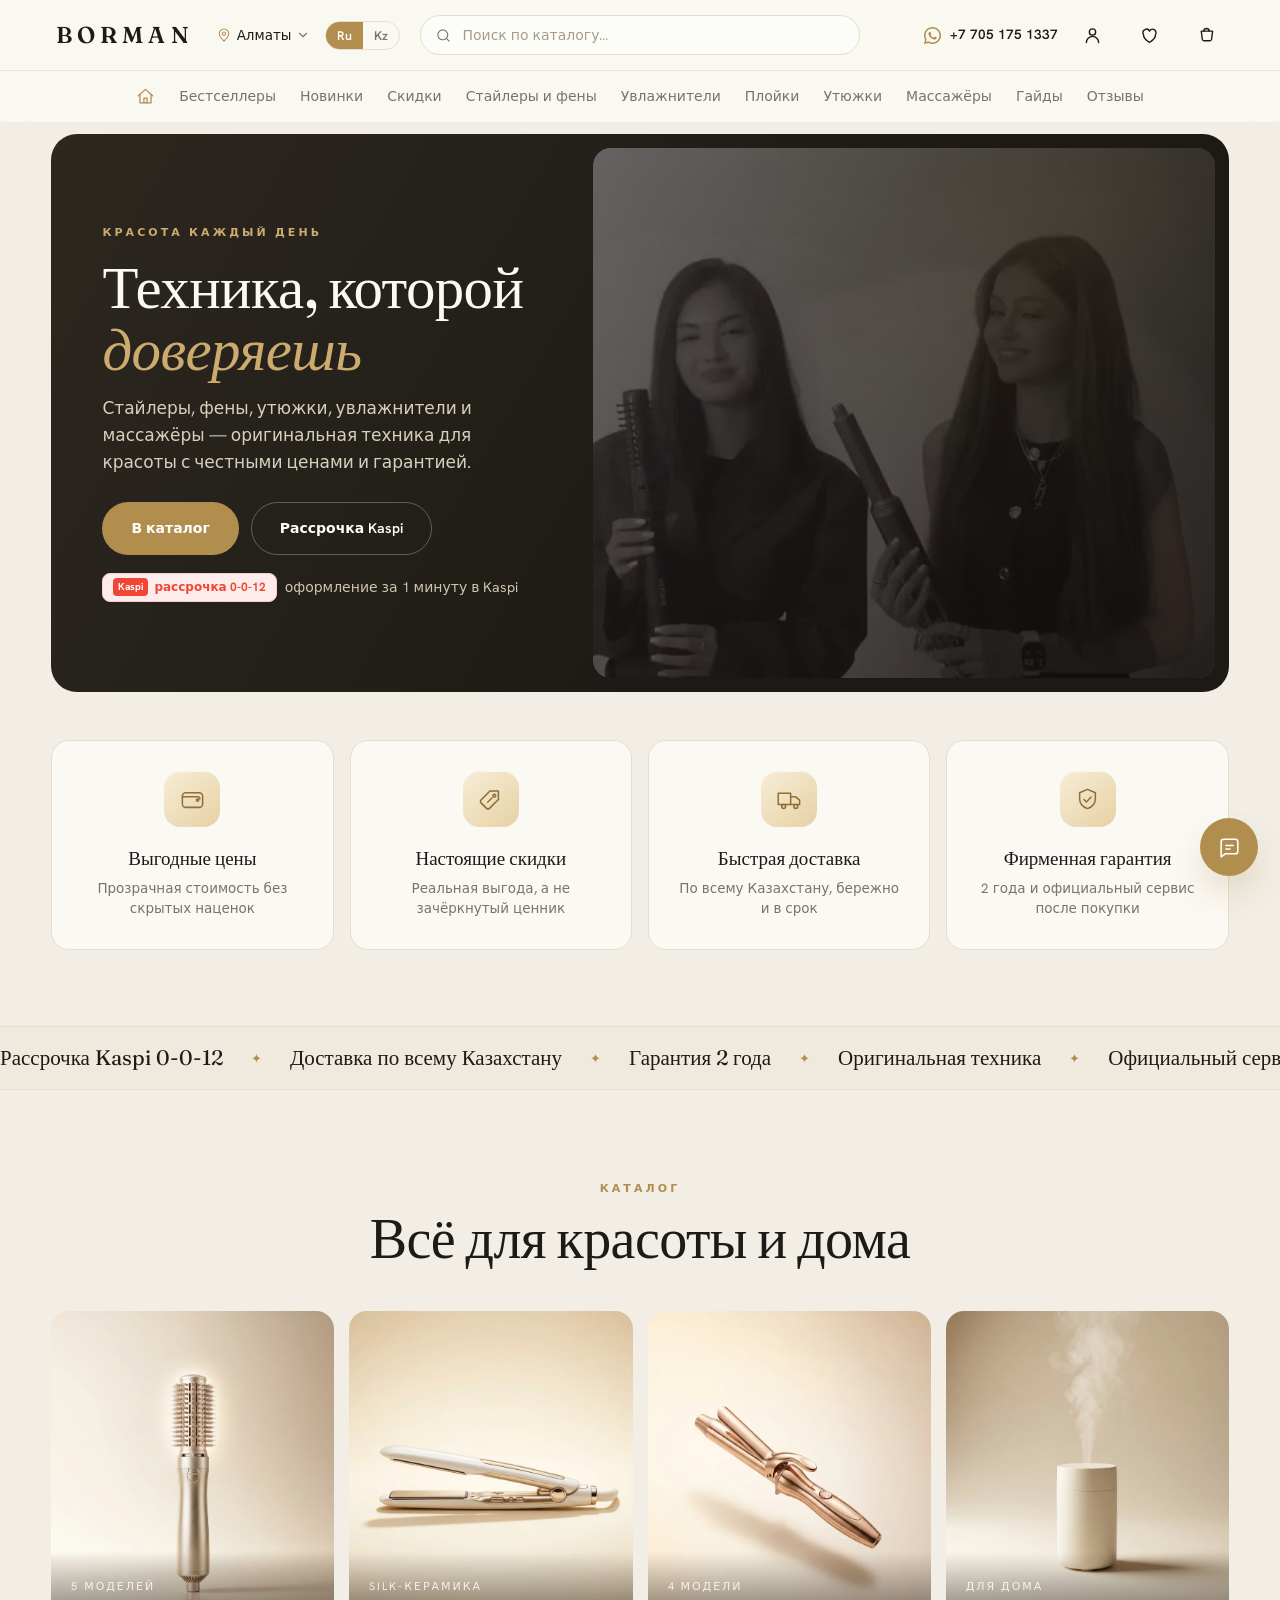
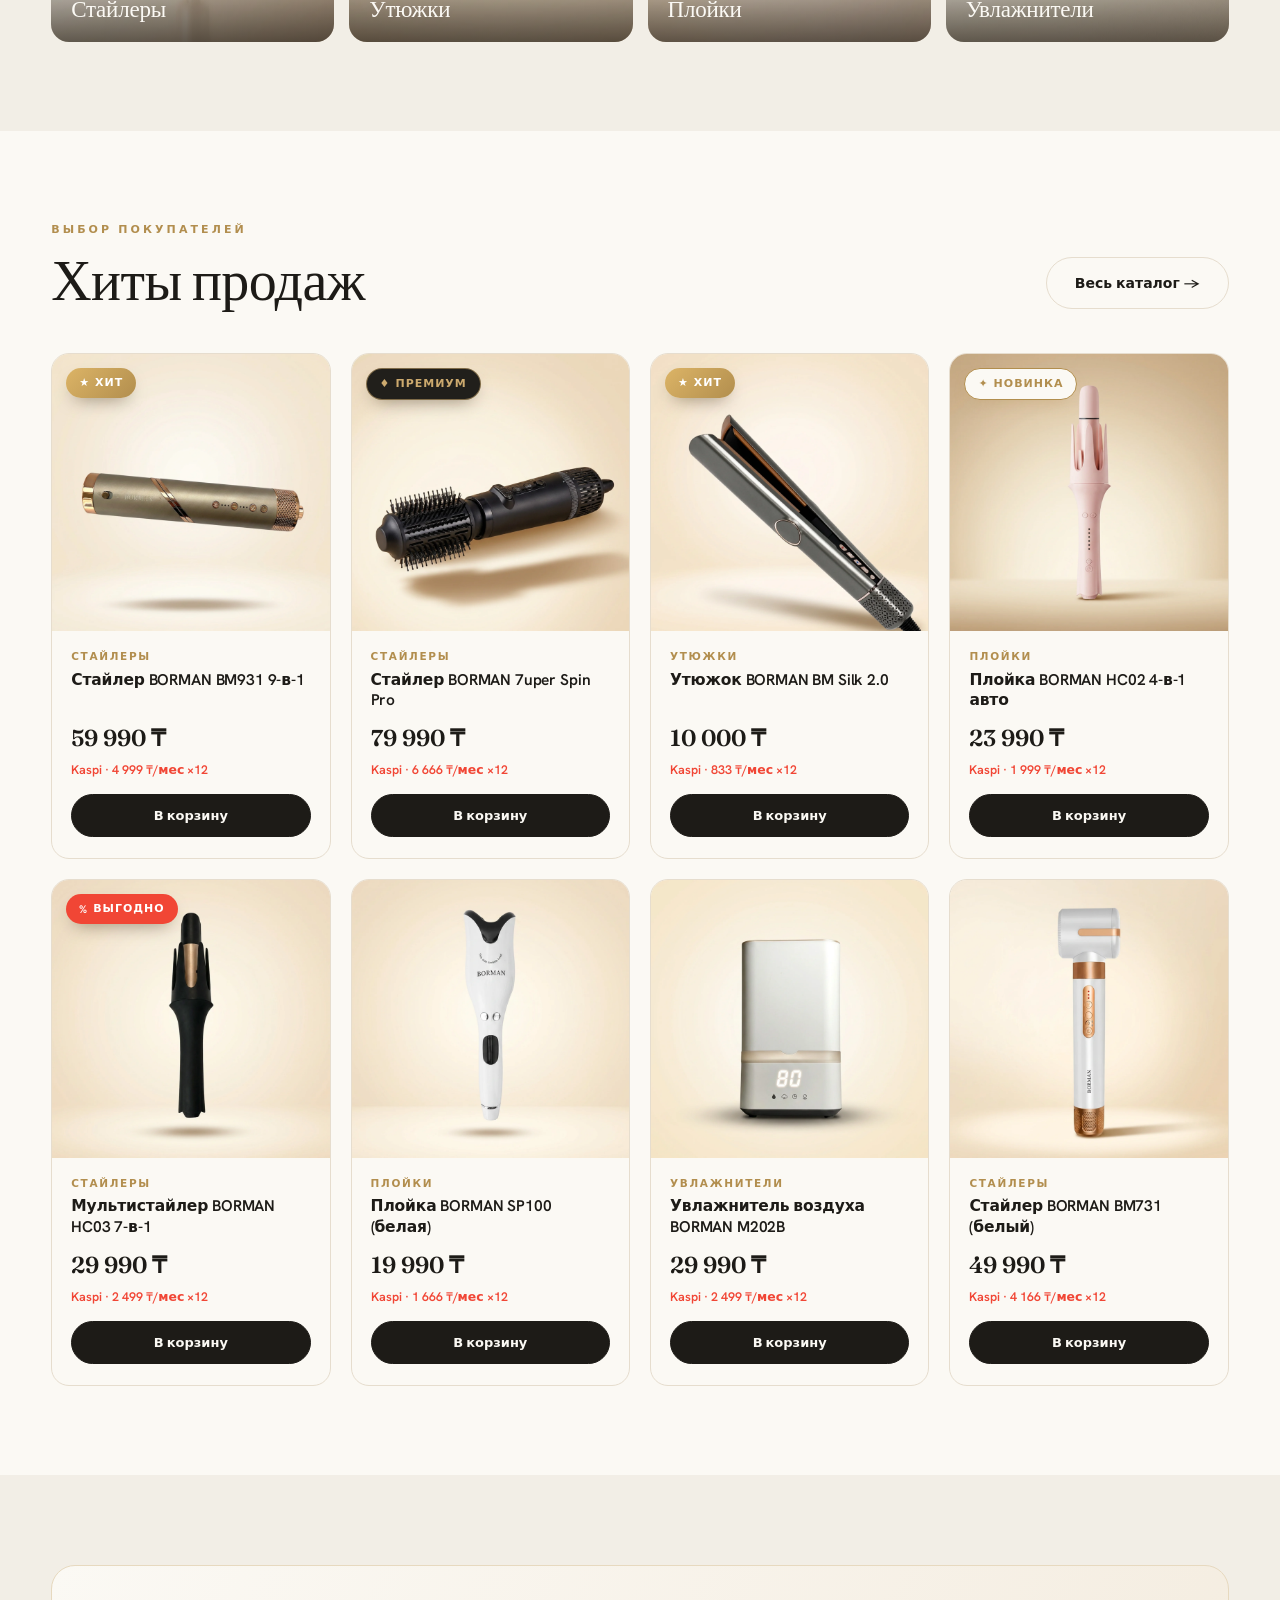
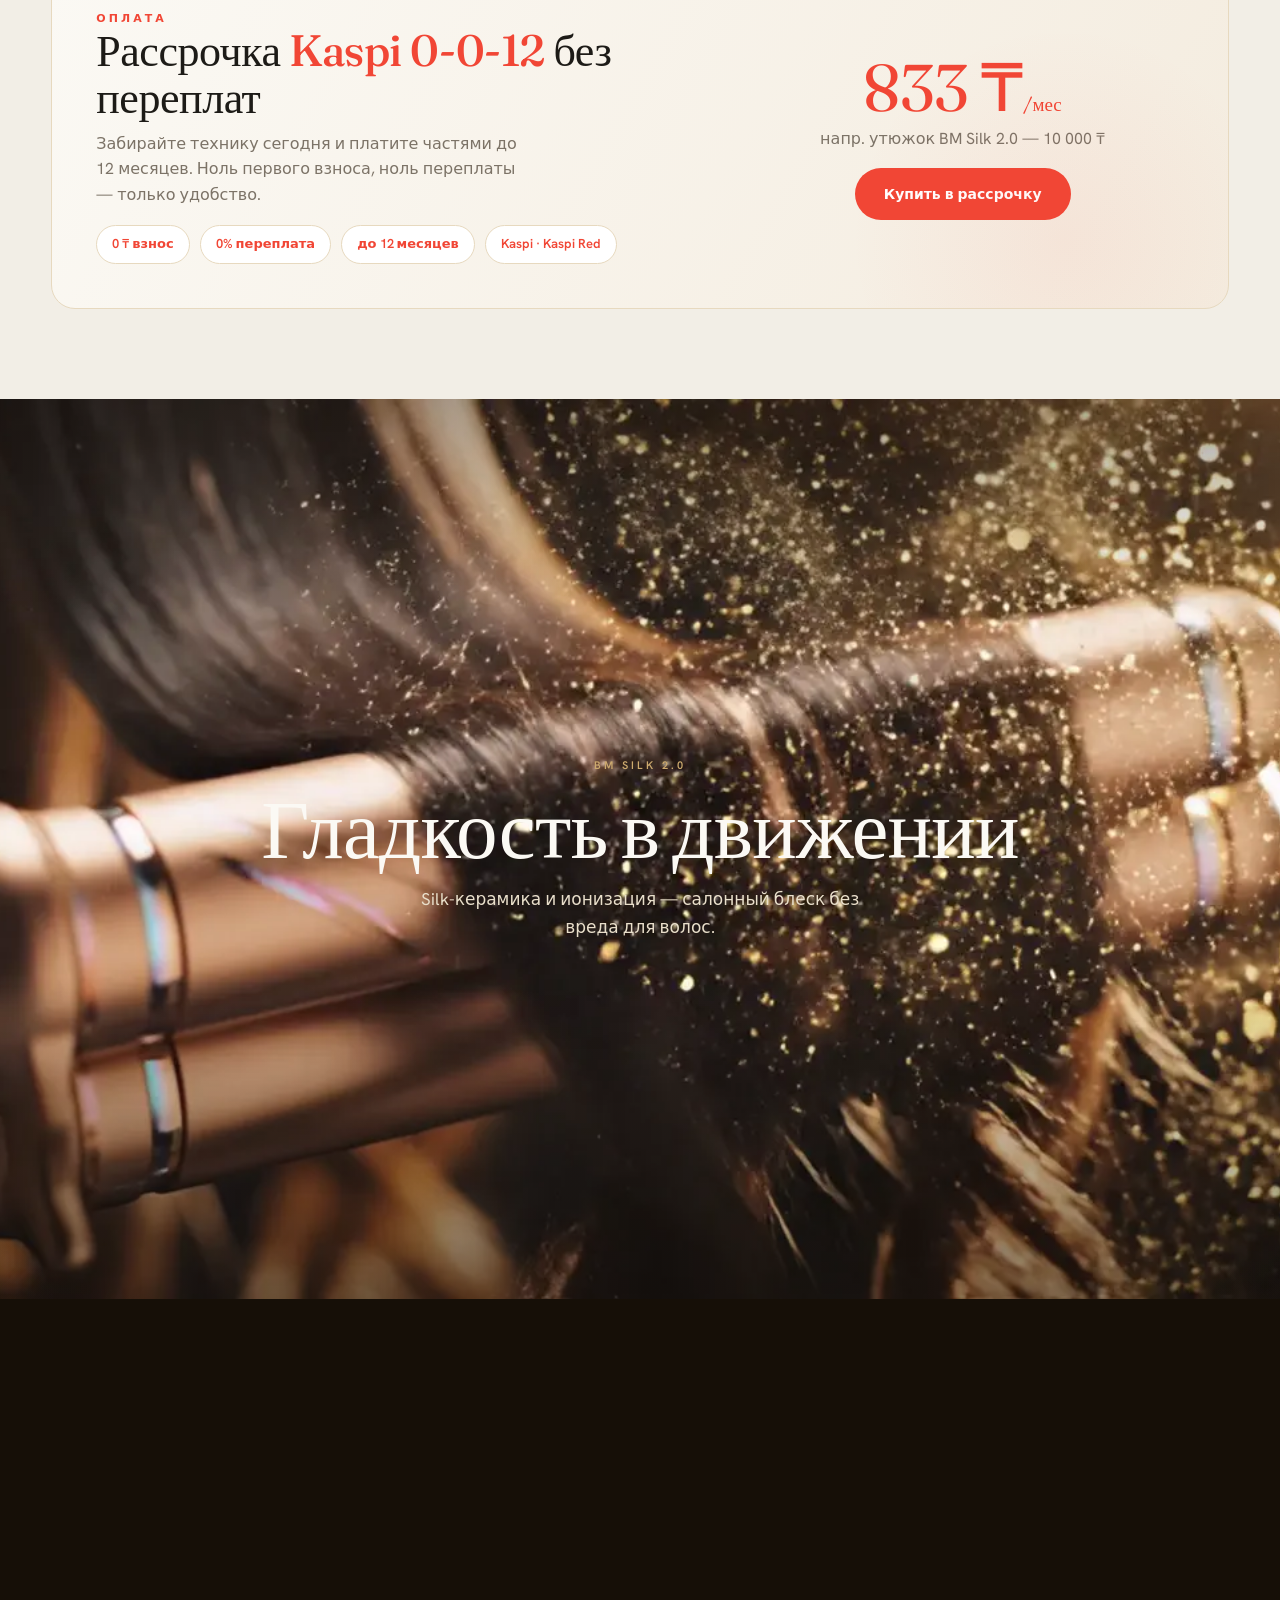
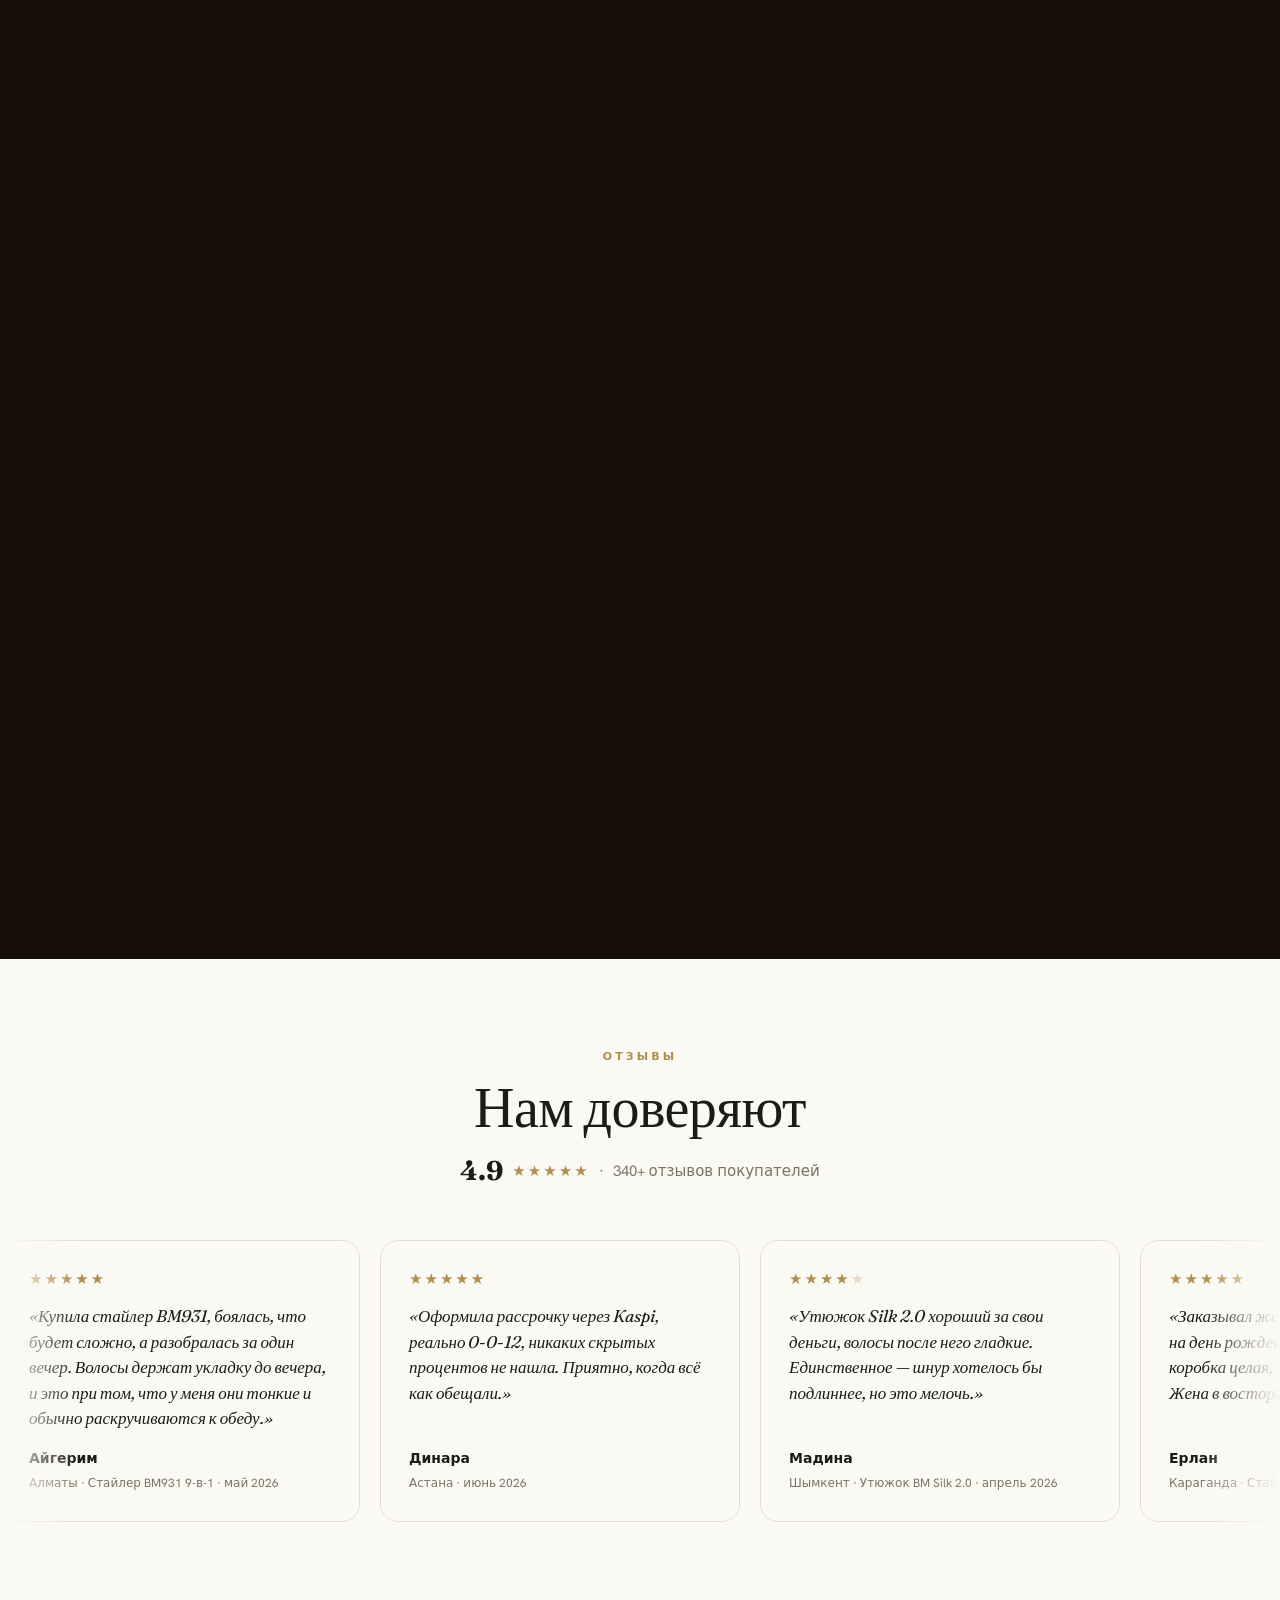
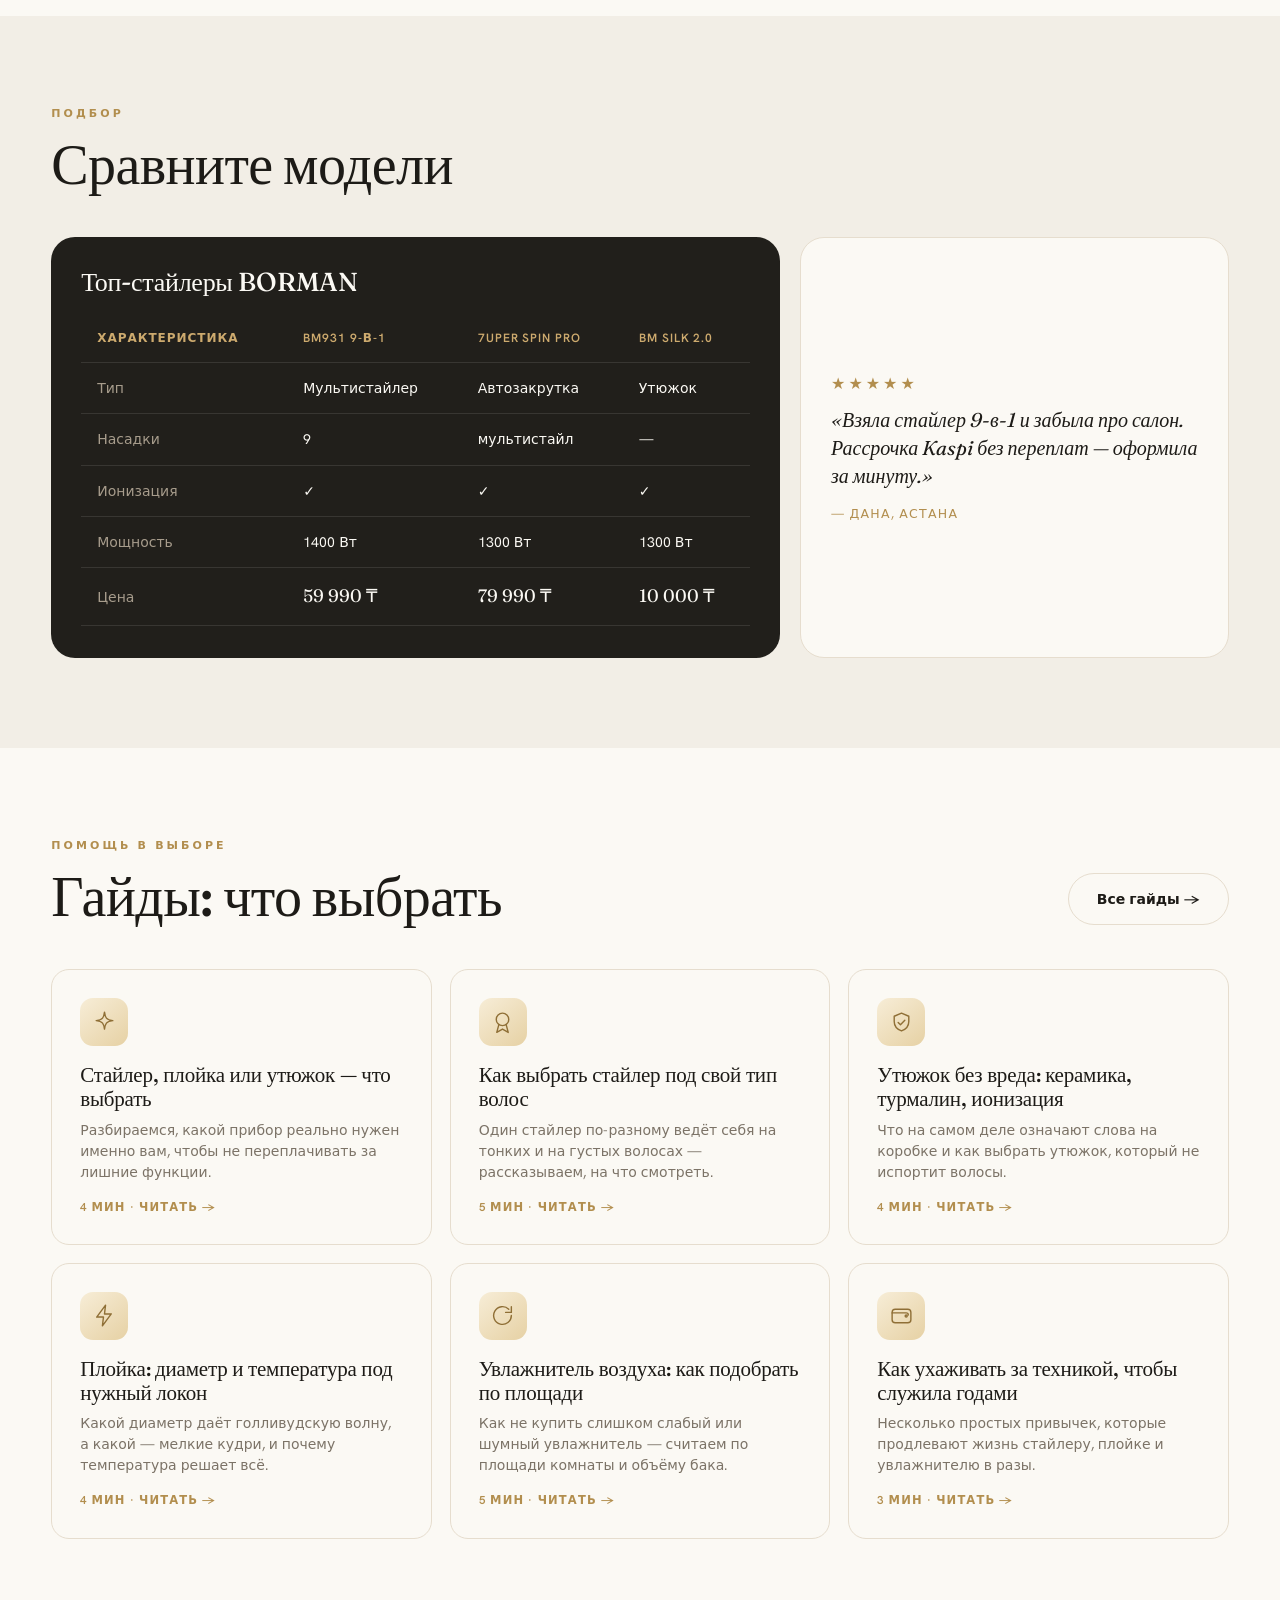
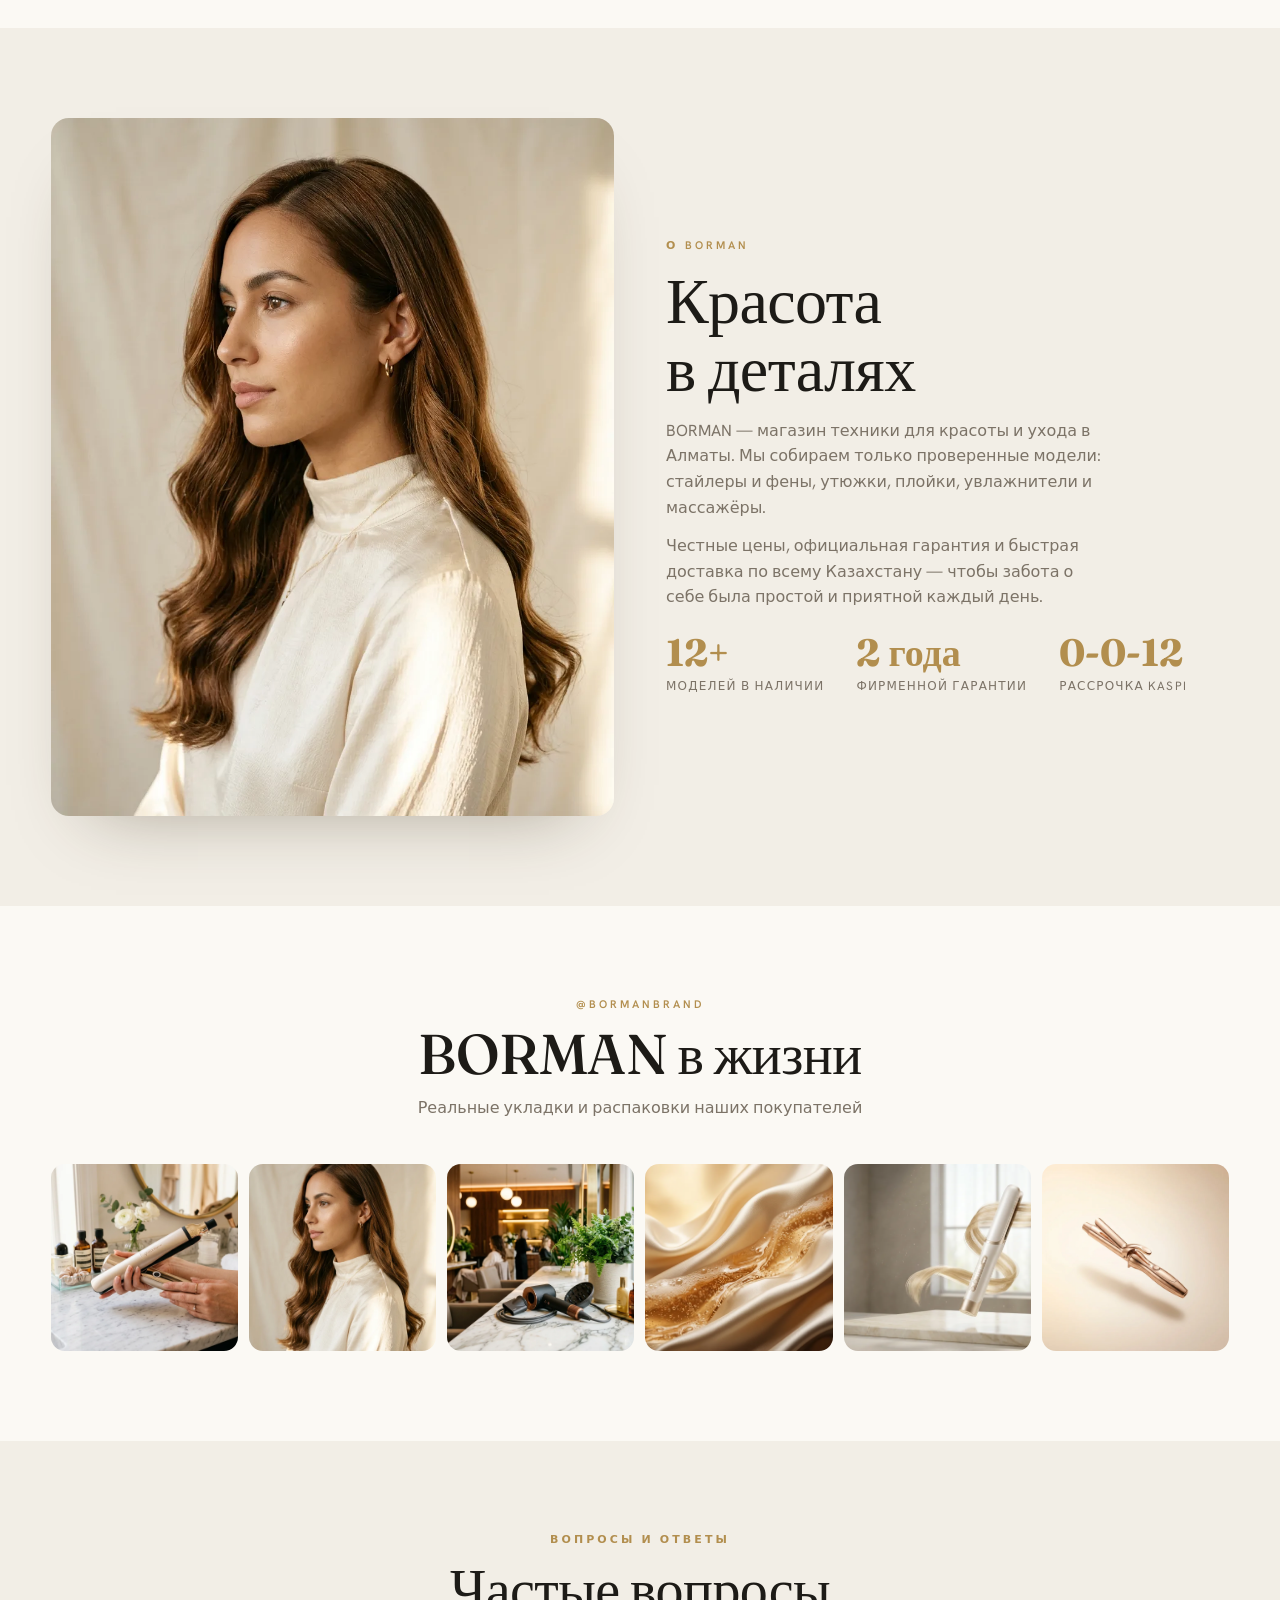
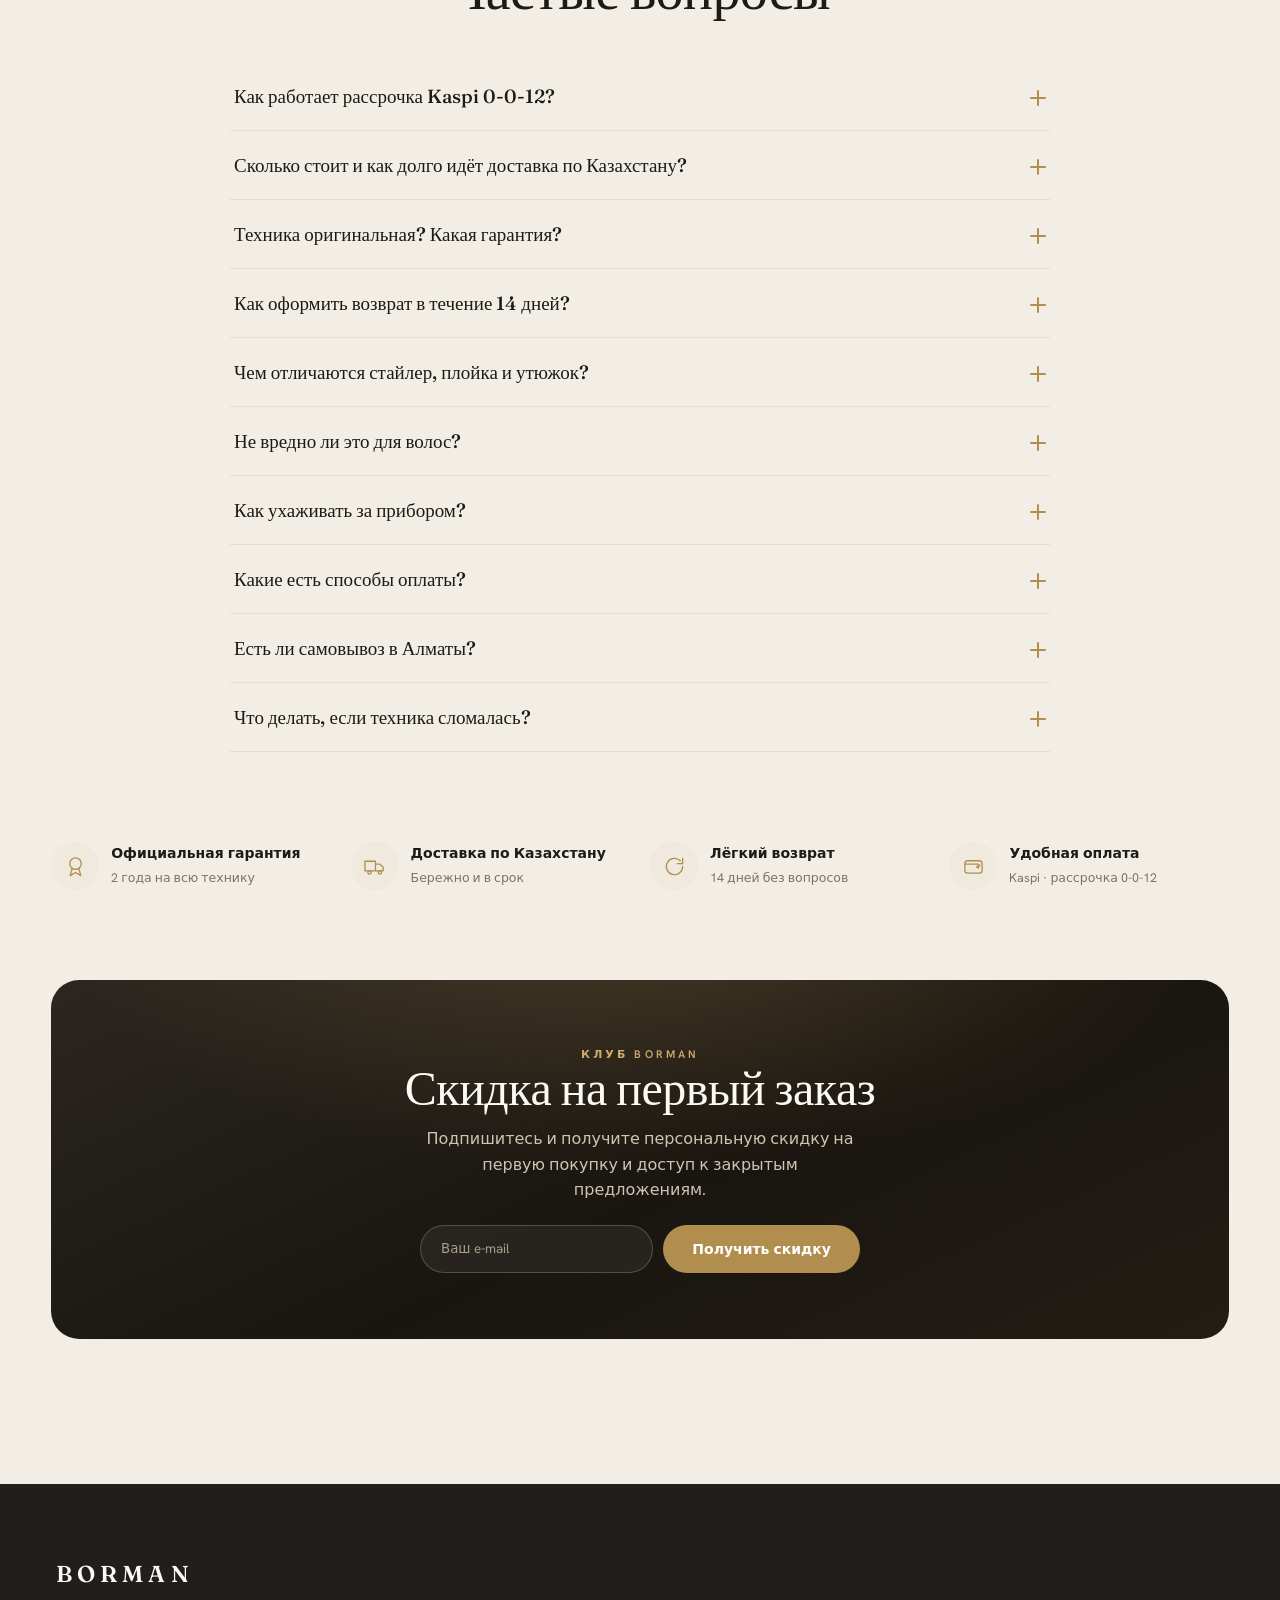
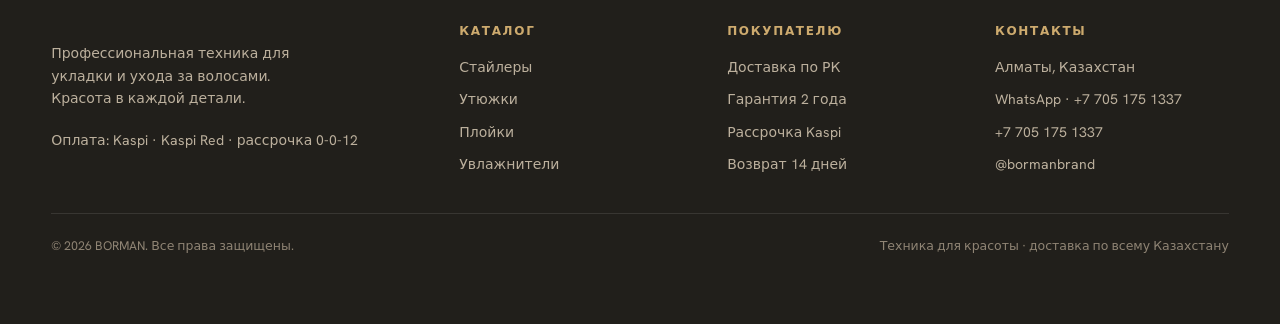
==== commit efbdad9f: "RU/KZ language switch, fix+gold WhatsApp icon, Asel chat manager (avatar+name), nav Guides/Reviews, " ====
--- a/index.html
+++ b/index.html
@@ -15,20 +15,20 @@
 <meta property="og:title" content="BORMAN — техника для красоты и волос">
 <meta property="og:description" content="Оригинальная техника для красоты. Гарантия 2 года, рассрочка Kaspi 0-0-12, доставка по Казахстану.">
 <meta property="og:url" content="https://maybenexttimez.github.io/borman-shop/">
-<meta property="og:image" content="https://maybenexttimez.github.io/borman-shop/assets/life_editorial.webp">
+<meta property="og:image" content="https://maybenexttimez.github.io/borman-shop/assets/og-cover.webp">
 <meta property="og:locale" content="ru_RU">
 <meta name="twitter:card" content="summary_large_image">
 <meta name="twitter:title" content="BORMAN — техника для красоты и волос">
 <meta name="twitter:description" content="Оригинальная техника для красоты. Гарантия 2 года, рассрочка Kaspi 0-0-12, доставка по Казахстану.">
-<meta name="twitter:image" content="https://maybenexttimez.github.io/borman-shop/assets/life_editorial.webp">
+<meta name="twitter:image" content="https://maybenexttimez.github.io/borman-shop/assets/og-cover.webp">
 <link rel="preconnect" href="https://fonts.googleapis.com"><link rel="preconnect" href="https://fonts.gstatic.com" crossorigin>
 <link href="https://fonts.googleapis.com/css2?family=Fraunces:ital,opsz,wght@0,9..144,400;0,9..144,500;0,9..144,600;1,9..144,400&family=Hanken+Grotesk:wght@300;400;500;600;700&display=swap" rel="stylesheet">
 <link rel="stylesheet" href="shop.css">
 <script type="application/ld+json">
-{"@context":"https://schema.org","@type":"Store","name":"BORMAN","description":"Магазин техники для красоты и ухода: стайлеры, фены, утюжки, плойки, увлажнители и массажёры. Гарантия 2 года, рассрочка Kaspi 0-0-12, доставка по Казахстану.","image":"https://maybenexttimez.github.io/borman-shop/assets/life_editorial.webp","url":"https://maybenexttimez.github.io/borman-shop/","telephone":"+77051751337","priceRange":"₸₸","currenciesAccepted":"KZT","paymentAccepted":"Kaspi, Kaspi Red, рассрочка Kaspi 0-0-12","address":{"@type":"PostalAddress","addressLocality":"Алматы","addressCountry":"KZ"},"areaServed":"KZ","aggregateRating":{"@type":"AggregateRating","ratingValue":"4.9","reviewCount":"340"}}
+{"@context":"https://schema.org","@type":"Store","name":"BORMAN","description":"Магазин техники для красоты и ухода: стайлеры, фены, утюжки, плойки, увлажнители и массажёры. Гарантия 2 года, рассрочка Kaspi 0-0-12, доставка по Казахстану.","image":"https://maybenexttimez.github.io/borman-shop/assets/og-cover.webp","url":"https://maybenexttimez.github.io/borman-shop/","telephone":"+77051751337","priceRange":"₸₸","currenciesAccepted":"KZT","paymentAccepted":"Kaspi, Kaspi Red, рассрочка Kaspi 0-0-12","address":{"@type":"PostalAddress","addressLocality":"Алматы","addressCountry":"KZ"},"areaServed":"KZ","aggregateRating":{"@type":"AggregateRating","ratingValue":"4.9","reviewCount":"340"}}
 </script>
 <style>
-  .hero-sec{padding:112px 0 22px}
+  .hero-sec{padding:134px 0 22px}
   .hero{display:grid;grid-template-columns:.92fr 1.08fr;min-height:clamp(520px,62vh,740px);background:linear-gradient(120deg,#2c2820 0%,#1d1a15 62%)}
   .hero .ht{padding:clamp(40px,4vw,64px) clamp(20px,2vw,30px) clamp(40px,4vw,64px) clamp(34px,4vw,64px);display:flex;flex-direction:column;justify-content:center}
   .hero h1{font-size:clamp(38px,4.6vw,64px);color:var(--paper);margin:14px 0}
@@ -37,10 +37,10 @@
   .hero .cta{display:flex;gap:12px;flex-wrap:wrap;margin-top:26px}
   .hero .kline{margin-top:18px;font-size:14px;color:#cfc4b2;display:flex;align-items:center;gap:8px;flex-wrap:wrap}
   .hero .hv{position:relative;margin:14px 14px 14px 0;border-radius:18px;overflow:hidden;background:#140d06}
-  .hero .hv video{width:100%;height:100%;object-fit:cover;min-height:340px;filter:brightness(.82) contrast(1.18) saturate(1.24)}
-  /* deep warm premium "glass" darkening (not grey) + sheen + grain */
+  .hero .hv video{width:100%;height:100%;object-fit:cover;min-height:340px;filter:brightness(.9) contrast(1.14) saturate(1.18)}
+  /* warm premium "glass" darkening (not grey) + sheen + grain */
   .hero .hv .tint{position:absolute;inset:0;pointer-events:none;background:
-     linear-gradient(120deg,rgba(24,16,8,.30) 0%,rgba(16,11,5,.58) 52%,rgba(9,6,3,.86) 100%),
+     linear-gradient(120deg,rgba(24,16,8,.22) 0%,rgba(16,11,5,.44) 52%,rgba(9,6,3,.68) 100%),
      radial-gradient(135% 100% at 80% 10%,rgba(214,172,98,.16),transparent 52%)}
   .hero .hv .sheen{position:absolute;inset:0;pointer-events:none;background:linear-gradient(125deg,rgba(255,255,255,.09),rgba(255,255,255,0) 36%)}
   .hero .hv .glow{position:absolute;inset:auto -18% -28% auto;width:56%;height:56%;background:radial-gradient(circle,rgba(178,142,78,.4),transparent 70%);filter:blur(30px)}
@@ -159,6 +159,12 @@
     .brand{grid-template-columns:1fr;gap:26px}.brand .o1{order:-1}
     .motion{height:200vh}
     .ig-grid{grid-template-columns:repeat(3,1fr)}
+    .hero .hv video{filter:brightness(.99) contrast(1.1) saturate(1.14)}
+    .hero .hv .tint{background:linear-gradient(180deg,rgba(20,14,7,.12),rgba(10,7,3,.44))}
+    .brand .facts{flex-direction:column;gap:15px;margin-top:20px}
+    .brand .facts>div{display:flex;align-items:baseline;gap:12px}
+    .brand .facts b{font-size:30px}
+    .rev-agg{flex-wrap:wrap;justify-content:center}
   }
   @media(max-width:520px){.cats{grid-template-columns:1fr 1fr;gap:10px}.ctile{aspect-ratio:3/3.3}.ctile .l h3{font-size:19px}.hero h1{font-size:clamp(30px,8vw,42px)}.ig-grid{grid-template-columns:repeat(2,1fr)}}
 </style>
@@ -222,14 +228,14 @@
   <div class="pin">
     <img id="mframe" src="assets/frames/f048.webp" alt="Утюжок BORMAN BM Silk 2.0 в действии">
     <span class="veil"></span>
-    <div class="cap" id="mc0"><div class="eyebrow">BM Silk 2.0</div><h2>Гладкость<br>в движении</h2><p>Silk-керамика и ионизация — салонный блеск без вреда для волос.</p></div>
+    <div class="cap" id="mc0"><div class="eyebrow">BM Silk 2.0</div><h2>Гладкость в движении</h2><p>Silk-керамика и ионизация — салонный блеск без вреда для волос.</p></div>
     <div class="cap" id="mc1"><h2 style="color:var(--gold-l)">160°C точности</h2><p>6 режимов температуры и защита от перегрева — контроль в каждом движении.</p><a href="product.html?id=16" class="btn gold">Купить за 10 000 ₸</a></div>
   </div>
 </section>
 
 <!-- REVIEWS -->
-<section style="background:var(--paper)"><div class="wrap">
-  <div class="sec-head c rv"><div class="eyebrow">Отзывы</div><h2>Нам доверяют</h2><div class="rev-agg"><b>4.9</b><span class="st">★★★★★</span> · 340+ отзывов покупателей</div></div>
+<section id="reviews" style="background:var(--paper)"><div class="wrap">
+  <div class="sec-head c rv"><div class="eyebrow">Отзывы</div><h2>Нам доверяют</h2><div class="rev-agg"><b>4.9</b><span class="st">★★★★★</span><span class="sep">·</span><span>340+ отзывов покупателей</span></div></div>
 </div>
 <div class="rev-strip" id="rev-strip"></div>
 </section>
@@ -268,7 +274,7 @@
 </div></div></section>
 
 <!-- INSTAGRAM -->
-<section style="background:var(--paper);padding-top:0"><div class="wrap">
+<section style="background:var(--paper)"><div class="wrap">
   <div class="sec-head c rv"><div class="eyebrow">@bormanbrand</div><h2>BORMAN в жизни</h2><p>Реальные укладки и распаковки наших покупателей</p></div>
   <div class="ig-grid rv" id="ig-grid"></div>
 </div></section>
@@ -320,6 +326,11 @@
   function onScroll(){const s=document.getElementById('motion'),r=s.getBoundingClientRect(),tot=s.offsetHeight-innerHeight;let p=Math.min(1,Math.max(0,-r.top/tot));target=p*(N-1);caps[0].classList.toggle('on',p<0.5);caps[1].classList.toggle('on',p>=0.5)}
   addEventListener('scroll',onScroll,{passive:true});onScroll();
   (function loop(){cur+=(target-cur)*0.12;const idx=Math.max(0,Math.min(N-1,Math.round(cur)));if(idx!==lastIdx&&frames[idx]&&frames[idx].complete){mf.src=frames[idx].src;lastIdx=idx}requestAnimationFrame(loop)})();
+  // hero video — never stop (mobile Safari can pause autoplay)
+  const hvv=document.querySelector('.hero .hv video');
+  if(hvv){const kp=()=>{if(hvv.paused)hvv.play().catch(()=>{})};hvv.addEventListener('pause',kp);hvv.addEventListener('ended',kp);document.addEventListener('visibilitychange',()=>{if(!document.hidden)kp()});setInterval(kp,3000);}
+  // apply saved language to JS-rendered content (cards, etc.)
+  if(window.applyLang)applyLang(localStorage.getItem('borman_lang')||'ru');
 });
 </script>
 </body>
--- a/shop.css
+++ b/shop.css
@@ -41,7 +41,7 @@
 .citybtn svg{width:16px;height:16px;color:var(--gold)}
 .citybtn svg:last-child{width:14px;height:14px;color:var(--ink2)}
 .citybtn:hover{color:var(--gold)}
-.city-pop{position:absolute;top:calc(100% + 8px);left:0;background:var(--paper);border:1px solid var(--line);border-radius:14px;box-shadow:0 22px 44px -22px rgba(60,45,20,.45);padding:6px;min-width:158px;z-index:30;opacity:0;visibility:hidden;transform:translateY(-6px);transition:.25s var(--ease)}
+.city-pop{position:absolute;top:calc(100% + 8px);left:0;background:var(--paper);border:1px solid var(--line);border-radius:14px;box-shadow:0 22px 44px -22px rgba(60,45,20,.45);padding:6px;min-width:170px;max-height:300px;overflow-y:auto;z-index:30;opacity:0;visibility:hidden;transform:translateY(-6px);transition:.25s var(--ease)}
 .city-pop.open{opacity:1;visibility:visible;transform:none}
 .city-pop button{display:block;width:100%;text-align:left;background:none;border:0;cursor:pointer;font-family:var(--body);font-size:14px;padding:9px 13px;border-radius:9px;color:var(--ink)}
 .city-pop button:hover{background:var(--soft);color:var(--gold)}
@@ -91,10 +91,11 @@
 .mm-acc{display:flex;gap:10px;margin-top:14px}
 .mm-acc button{flex:1;display:flex;align-items:center;justify-content:center;gap:8px;padding:12px;border:1px solid var(--line);border-radius:12px;background:none;cursor:pointer;font-family:var(--body);font-size:14px;font-weight:500;color:var(--ink)}
 .mm-acc svg{width:18px;height:18px;color:var(--gold)}
-.mm-info{margin-top:20px;color:var(--ink2);font-size:14px;display:flex;flex-direction:column;align-items:flex-start;gap:10px}
+.mm-info{margin-top:20px;color:var(--ink2);font-size:14px;display:flex;flex-direction:column;align-items:flex-start;gap:11px}
 .mm-info .kaspi{margin:0}
+.mm-row{display:flex;align-items:center;gap:14px;flex-wrap:wrap}
 .mm-phone{display:inline-flex;align-items:center;gap:8px;color:var(--ink);font-weight:600;font-size:15px}
-.mm-phone svg{width:18px;height:18px;color:#25863f}
+.mm-phone svg{width:19px;height:19px;color:var(--gold)}
 .mm-info p{margin:0;line-height:1.45}
 /* cart */
 .cart-ov{position:fixed;inset:0;z-index:95;background:rgba(20,16,10,.42);opacity:0;pointer-events:none;transition:.4s}
@@ -184,7 +185,7 @@
 .grid{display:grid;grid-template-columns:repeat(4,1fr);gap:20px}
 .rv{opacity:0;transform:translateY(30px);transition:1s var(--ease)}.rv.in{opacity:1;transform:none}
 /* footer */
-footer{background:var(--char);color:#cfc4b2;padding:72px 0 36px;margin-top:56px}
+footer{background:var(--char);color:#cfc4b2;padding:72px 0 68px;margin-top:56px}
 footer .logo{color:var(--paper)}
 .fgrid{display:grid;grid-template-columns:1.6fr 1fr 1fr 1fr;gap:34px;margin:32px 0}
 .fgrid h4{font-family:var(--body);font-size:12px;letter-spacing:.14em;text-transform:uppercase;color:var(--gold-l);margin-bottom:13px;font-weight:600}
@@ -208,8 +209,9 @@
 .chat{position:absolute;right:0;bottom:0;width:min(360px,calc(100vw - 32px));height:min(524px,calc(100vh - 120px));background:var(--paper);border:1px solid var(--line);border-radius:20px;box-shadow:0 40px 80px -30px rgba(40,25,0,.5);display:flex;flex-direction:column;overflow:hidden;opacity:0;visibility:hidden;transform:translateY(20px) scale(.96);transform-origin:bottom right;transition:.4s var(--ease)}
 .fabwrap.open .chat{opacity:1;visibility:visible;transform:none}
 .chat-h{display:flex;align-items:center;gap:11px;padding:15px 18px;background:var(--char);color:var(--paper)}
-.chat-h .av{width:38px;height:38px;border-radius:50%;background:linear-gradient(140deg,#dcb466,#b28e4e);display:flex;align-items:center;justify-content:center;color:#fff;flex:none}
+.chat-h .av{width:40px;height:40px;border-radius:50%;overflow:hidden;background:linear-gradient(140deg,#dcb466,#b28e4e);display:flex;align-items:center;justify-content:center;color:#fff;flex:none;border:1.5px solid rgba(205,170,110,.5)}
 .chat-h .av svg{width:20px;height:20px}
+.chat-h .av img{width:100%;height:100%;object-fit:cover}
 .chat-h .who b{font-family:var(--disp);font-weight:500;font-size:16px;display:block;line-height:1.15}
 .chat-h .who span{font-size:11.5px;color:#b9ad99;display:flex;align-items:center;gap:5px}
 .chat-h .who span::before{content:"";width:7px;height:7px;border-radius:50%;background:#57c07a}
@@ -235,7 +237,7 @@
 .divkey::before,.divkey::after{content:"";height:1px;width:min(90px,16vw);background:linear-gradient(90deg,transparent,var(--gold-s))}
 .divkey::after{background:linear-gradient(90deg,var(--gold-s),transparent)}
 .divkey i{font-style:normal;font-size:13px;letter-spacing:.2em}
-.wa-m{display:none;color:#25863f}
+.wa-m{display:none;color:var(--gold)}
 /* sticky buy-bar (product, mobile) */
 .buybar{position:fixed;left:0;right:0;bottom:0;z-index:60;background:rgba(251,249,244,.97);backdrop-filter:blur(12px);border-top:1px solid var(--line);padding:11px 16px;padding-bottom:calc(11px + env(safe-area-inset-bottom));display:none;align-items:center;gap:12px;transform:translateY(110%);transition:.4s var(--ease);box-shadow:0 -12px 30px -22px rgba(40,25,0,.5)}
 .buybar.show{transform:none}
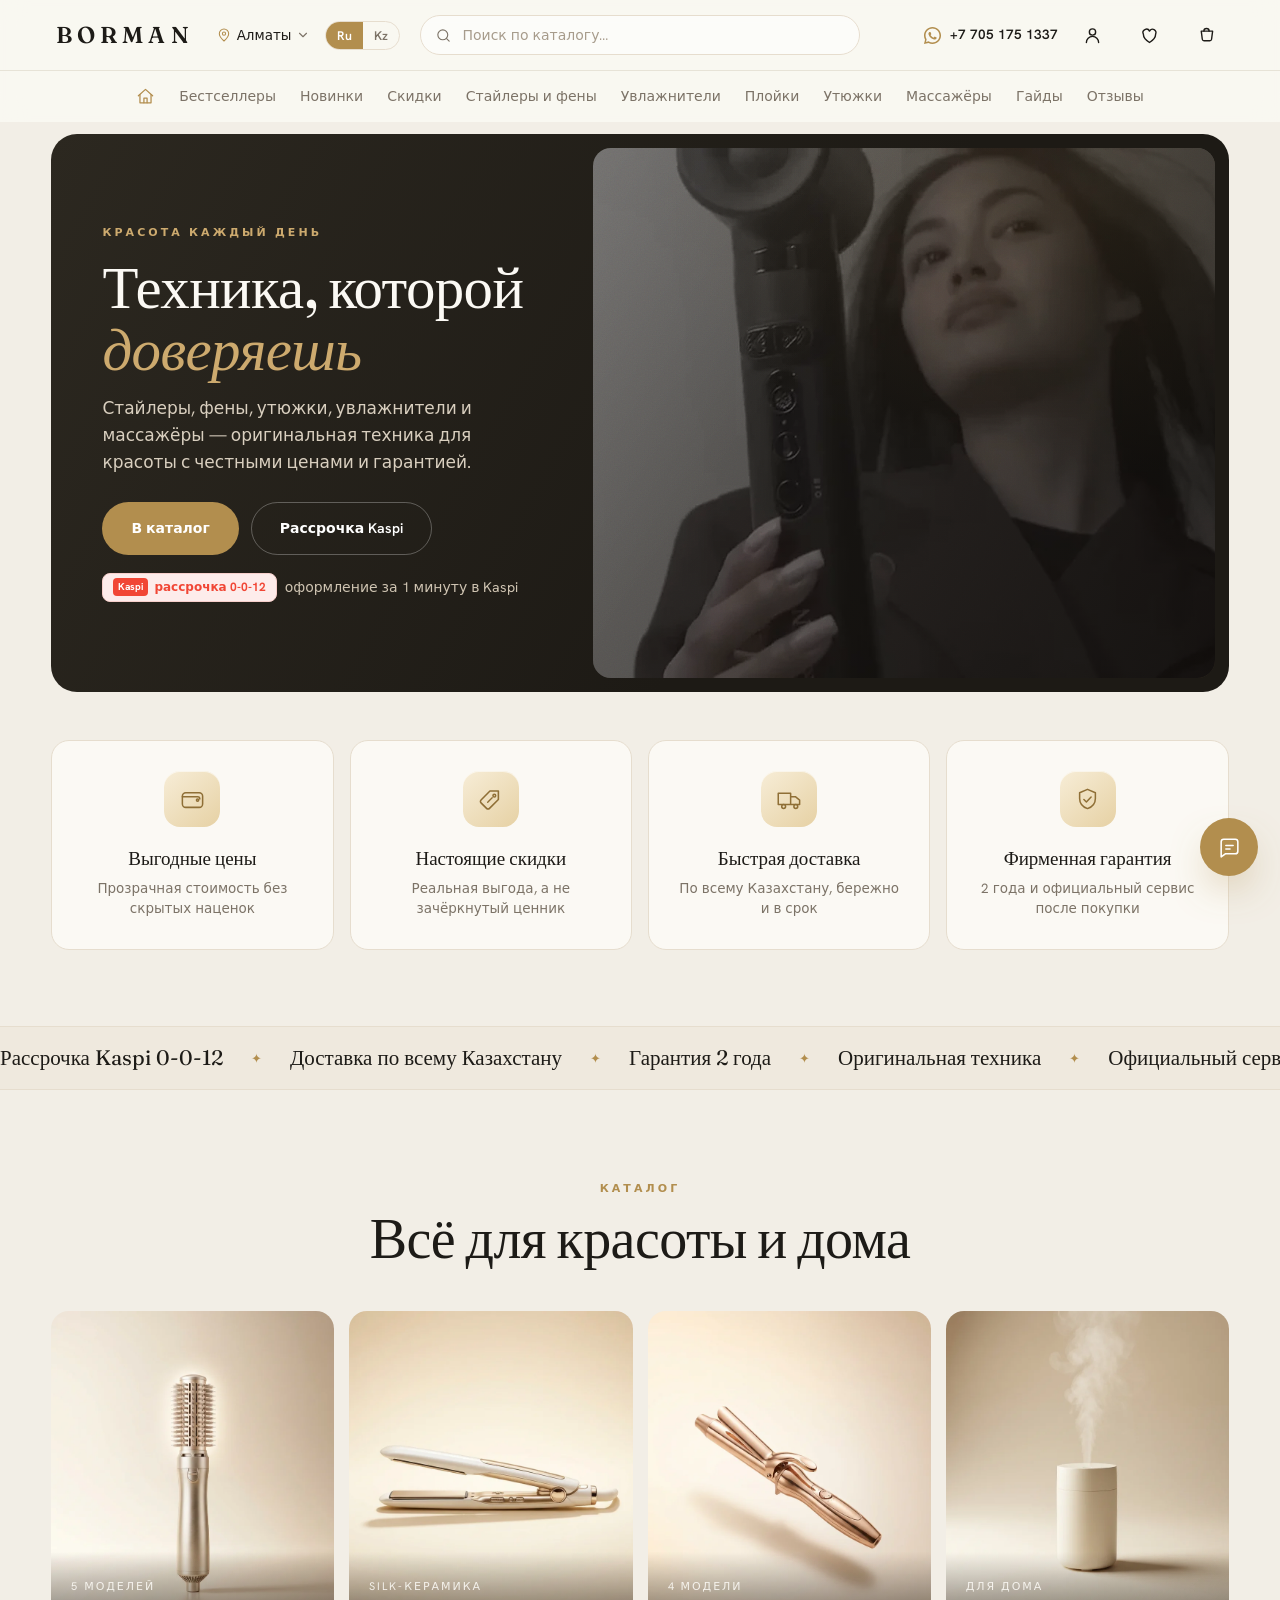
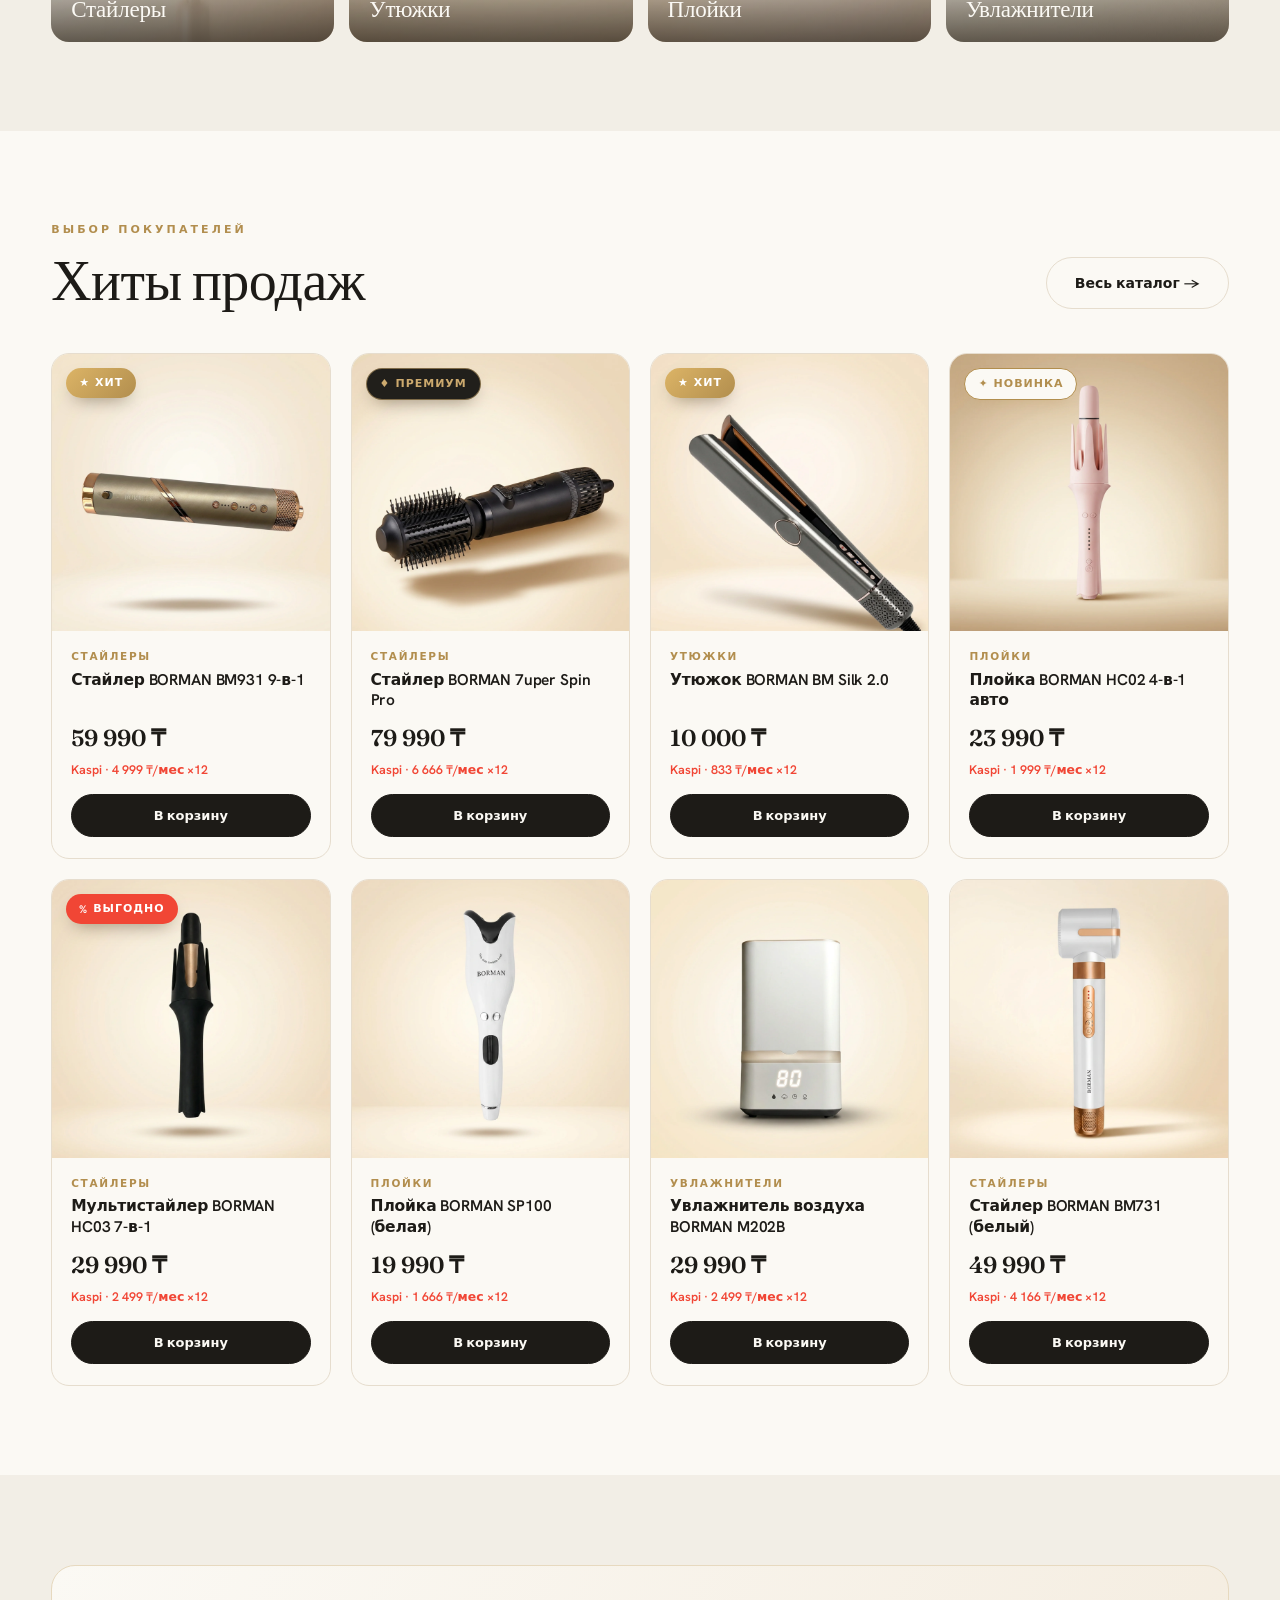
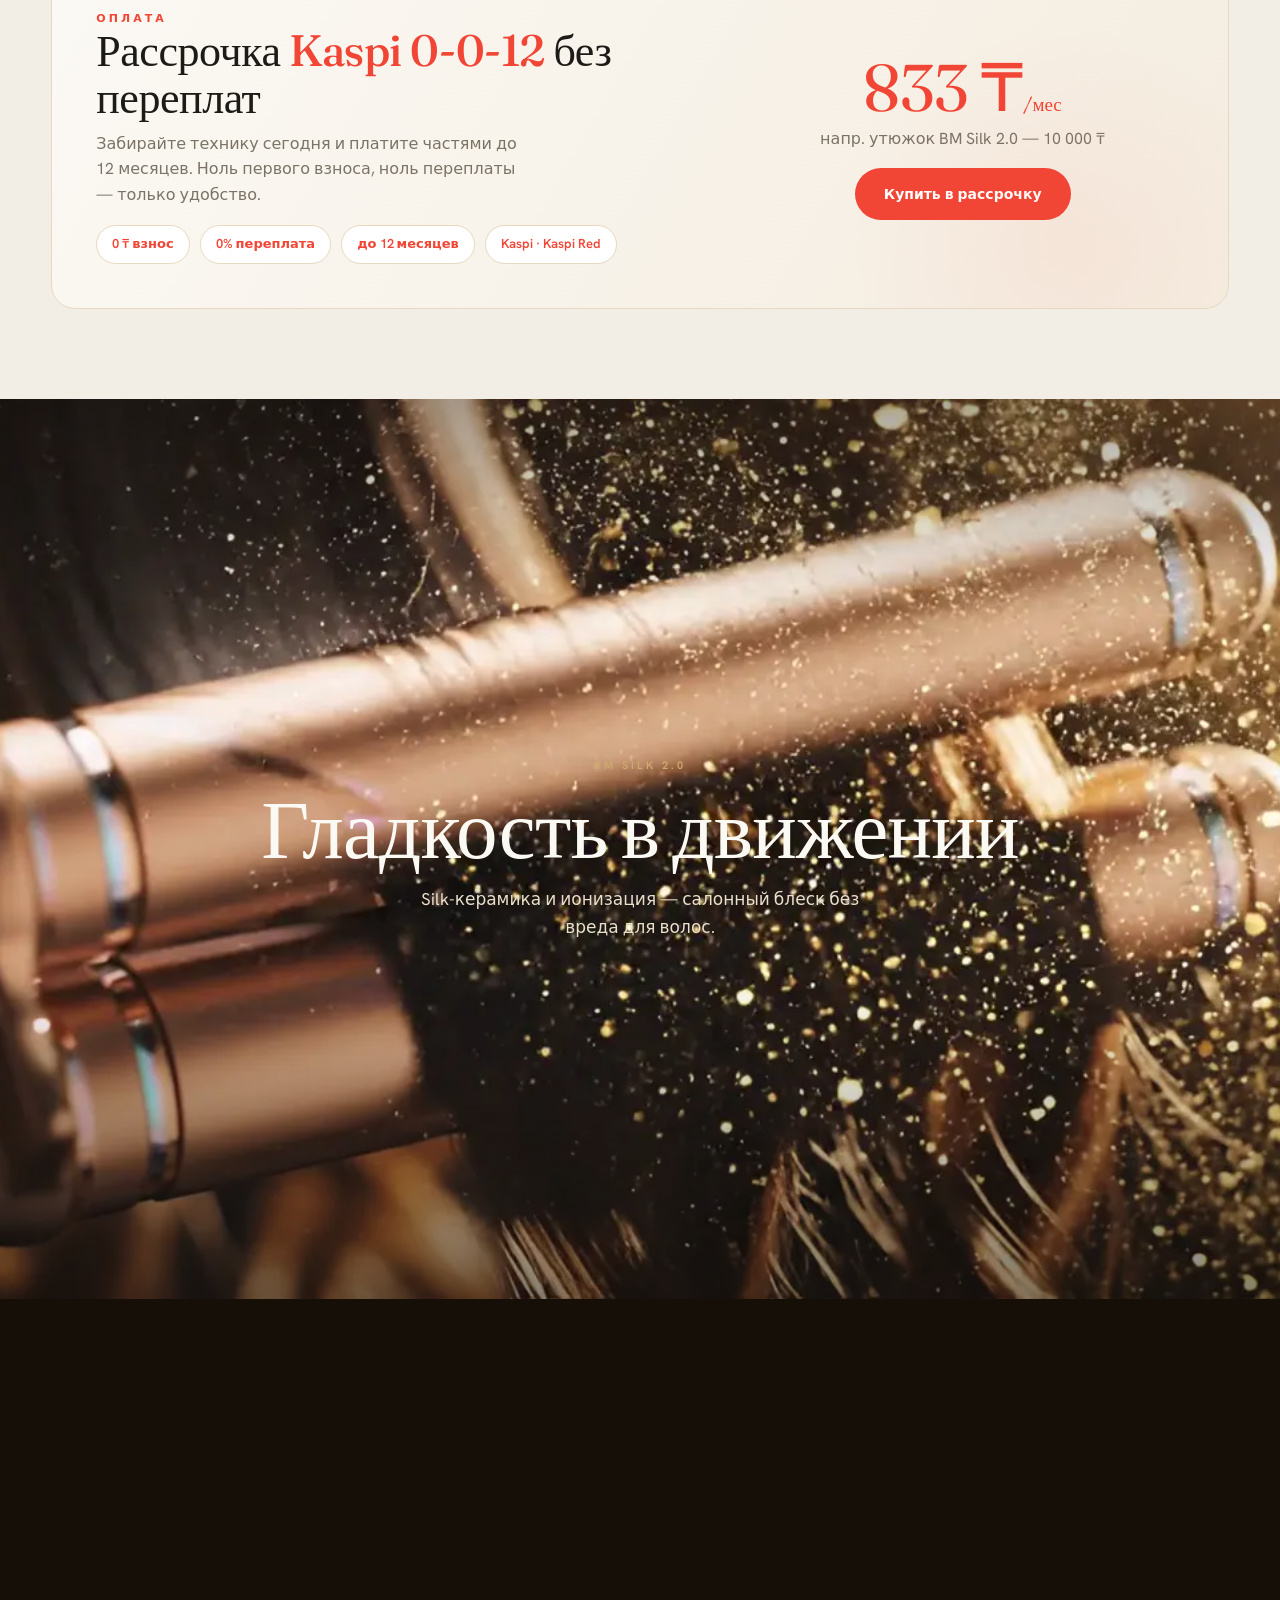
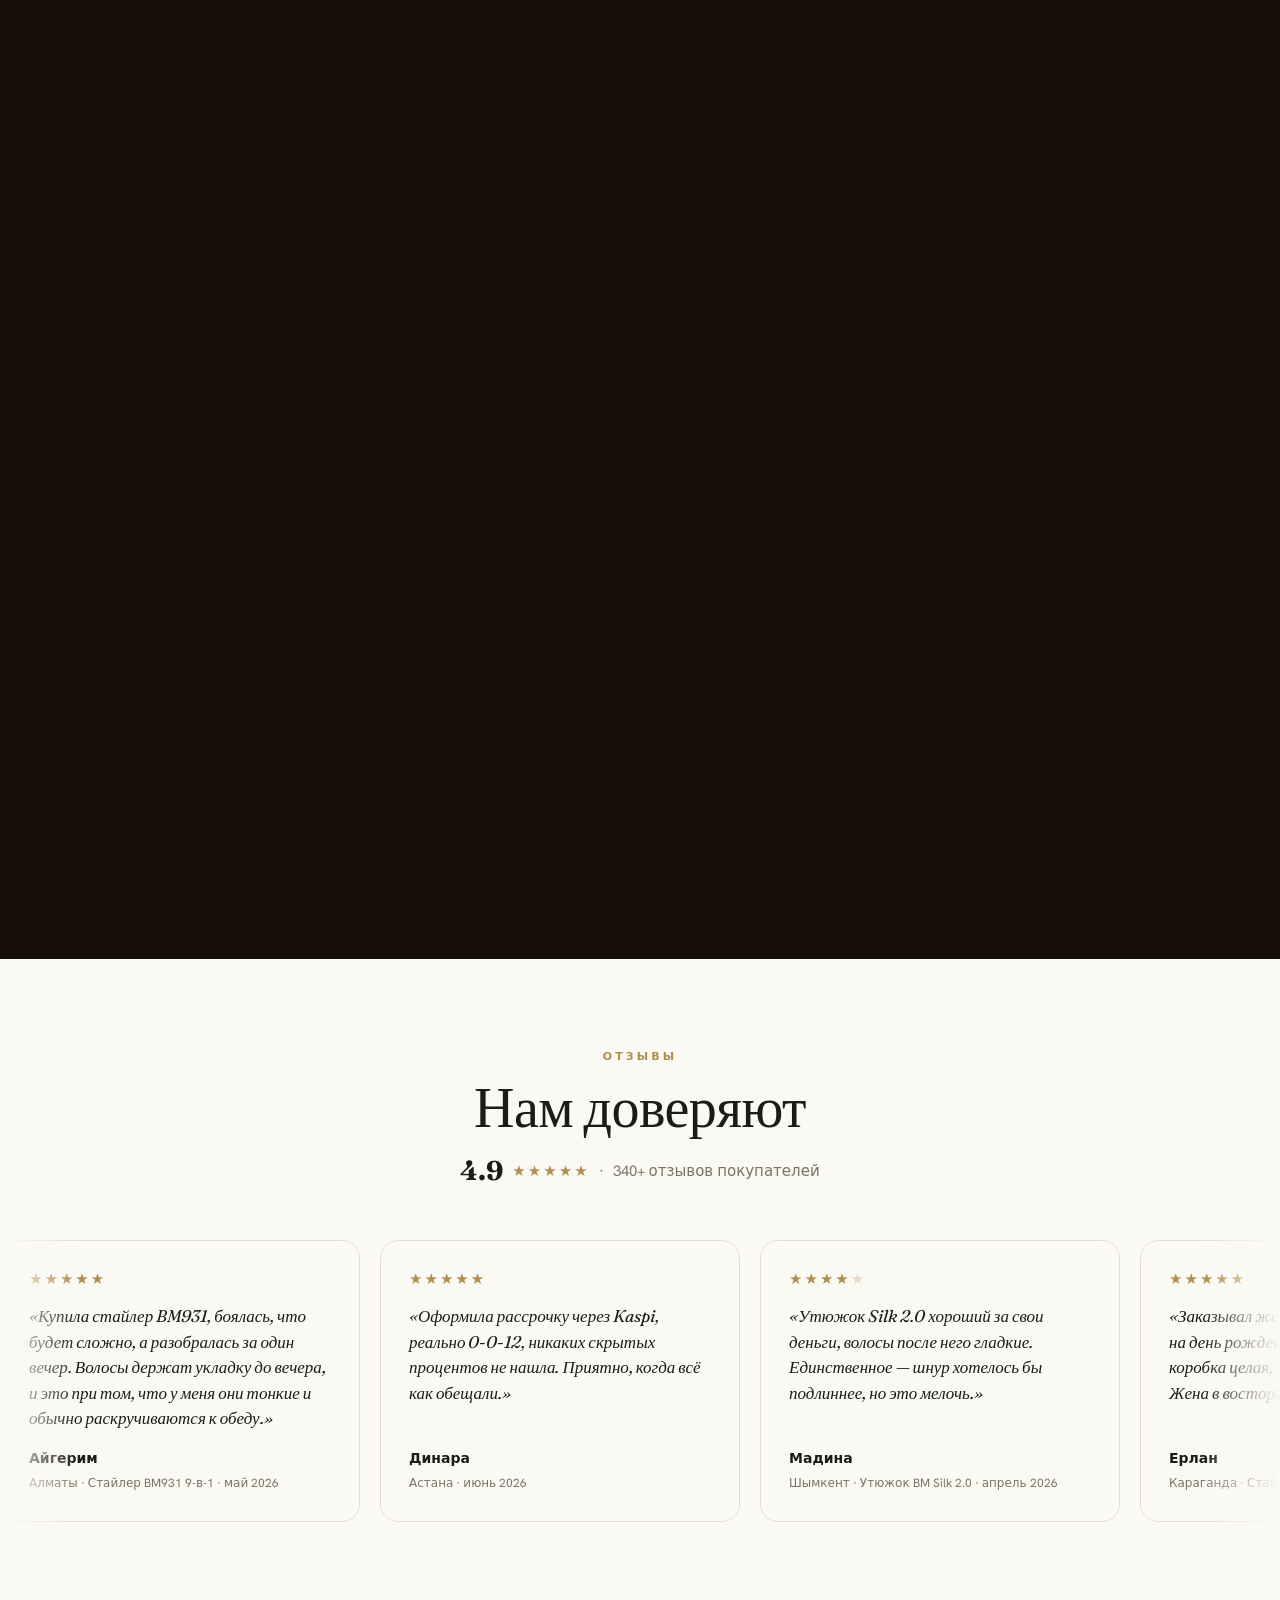
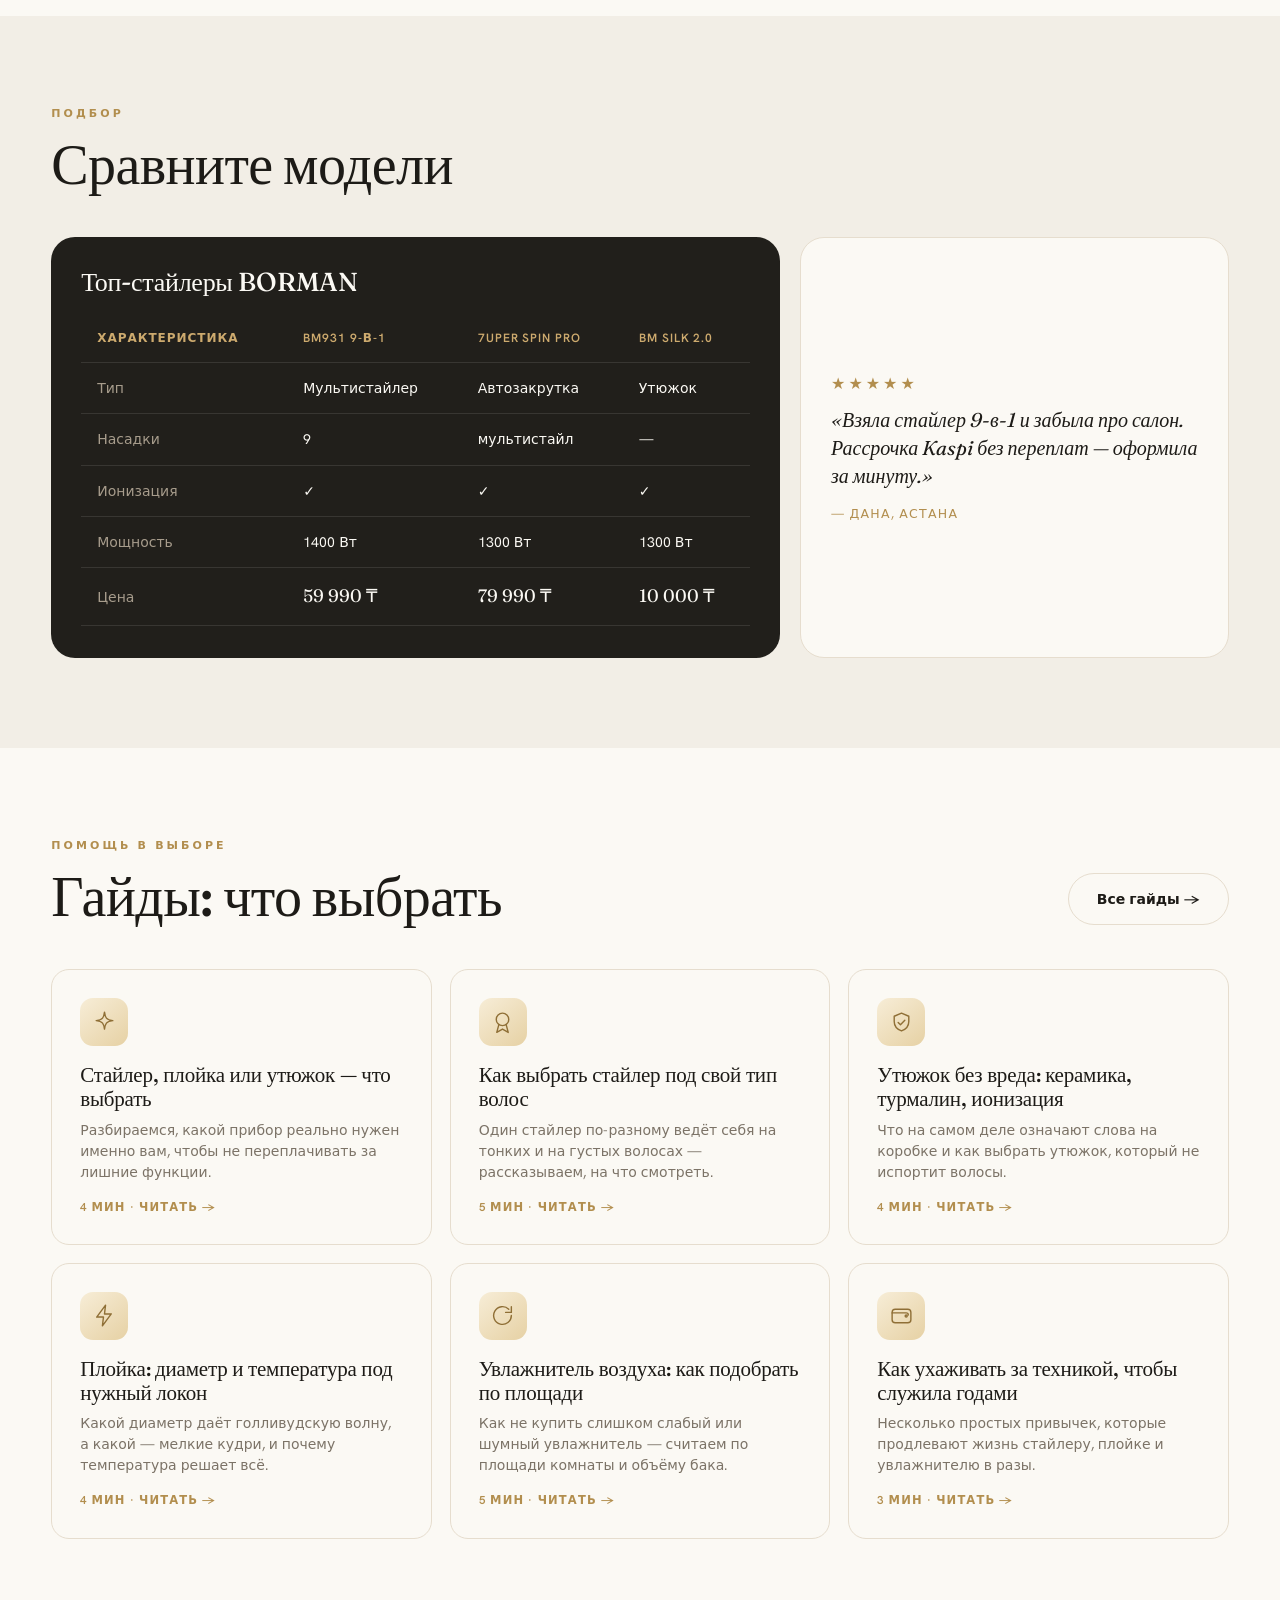
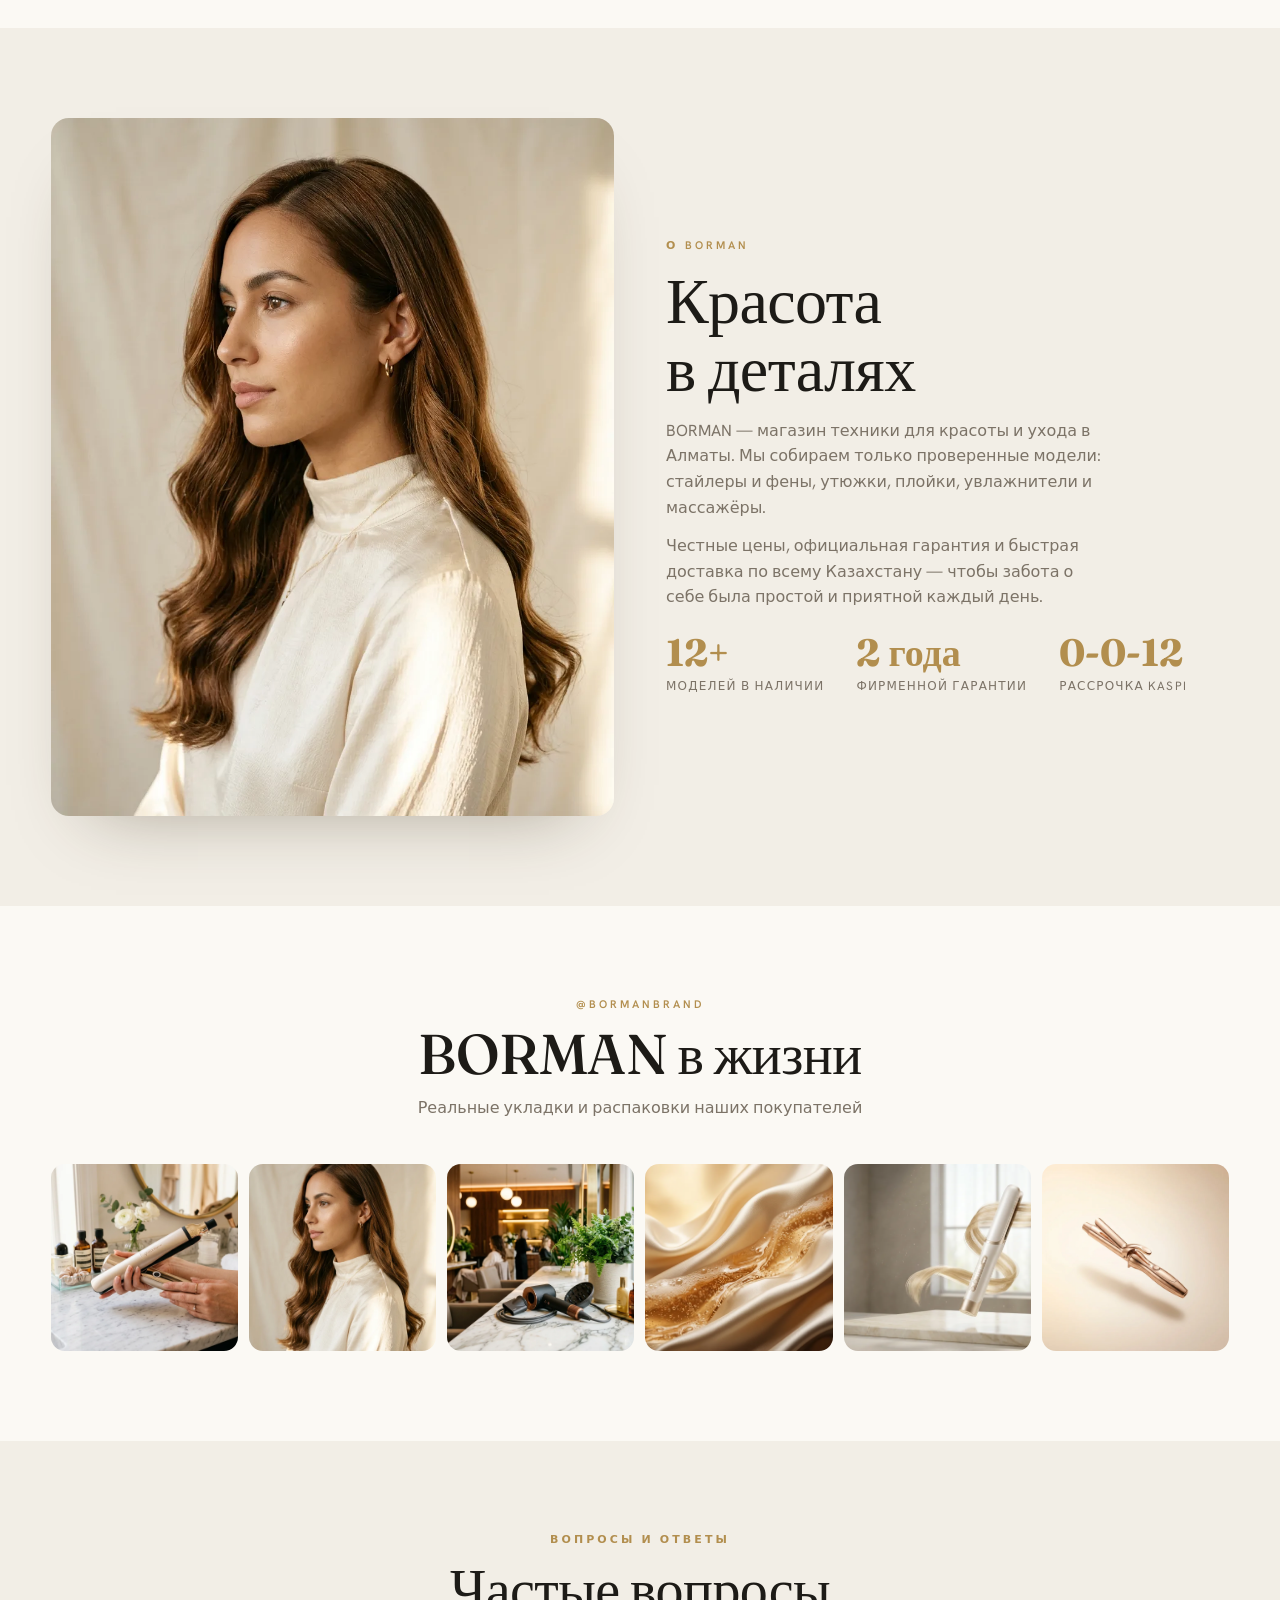
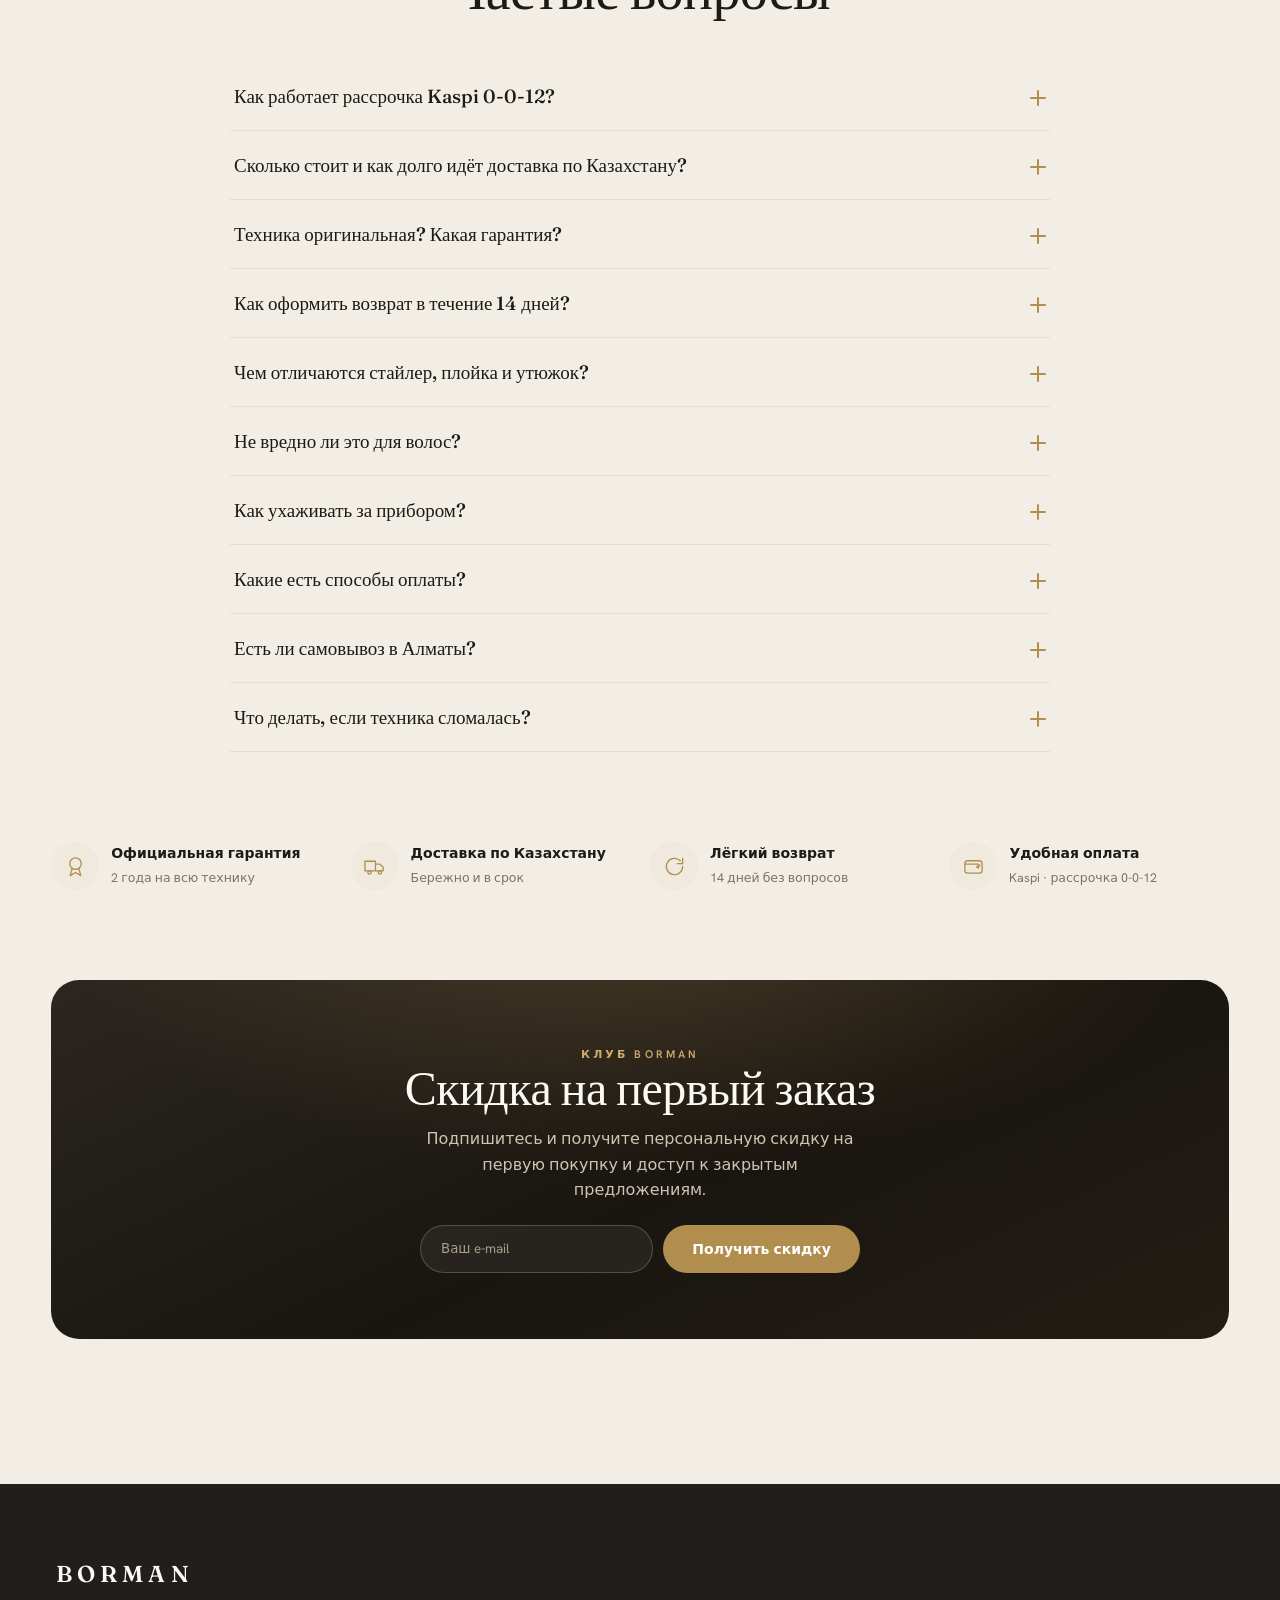
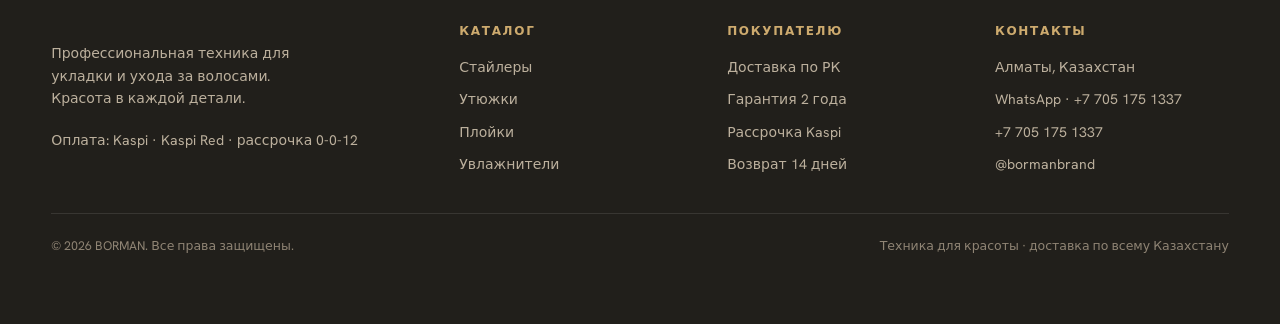
==== commit a1aca36b: "SEO: JPG OG image (WebP not shown by messengers) + og:image dimensions/type on all pages, robots.txt" ====
--- a/index.html
+++ b/index.html
@@ -15,17 +15,22 @@
 <meta property="og:title" content="BORMAN — техника для красоты и волос">
 <meta property="og:description" content="Оригинальная техника для красоты. Гарантия 2 года, рассрочка Kaspi 0-0-12, доставка по Казахстану.">
 <meta property="og:url" content="https://maybenexttimez.github.io/borman-shop/">
-<meta property="og:image" content="https://maybenexttimez.github.io/borman-shop/assets/og-cover.webp">
+<meta property="og:image" content="https://maybenexttimez.github.io/borman-shop/assets/og-cover.jpg">
+<meta property="og:image:secure_url" content="https://maybenexttimez.github.io/borman-shop/assets/og-cover.jpg">
+<meta property="og:image:type" content="image/jpeg">
+<meta property="og:image:width" content="1200">
+<meta property="og:image:height" content="630">
+<meta property="og:image:alt" content="BORMAN — техника для красоты и волос">
 <meta property="og:locale" content="ru_RU">
 <meta name="twitter:card" content="summary_large_image">
 <meta name="twitter:title" content="BORMAN — техника для красоты и волос">
 <meta name="twitter:description" content="Оригинальная техника для красоты. Гарантия 2 года, рассрочка Kaspi 0-0-12, доставка по Казахстану.">
-<meta name="twitter:image" content="https://maybenexttimez.github.io/borman-shop/assets/og-cover.webp">
+<meta name="twitter:image" content="https://maybenexttimez.github.io/borman-shop/assets/og-cover.jpg">
 <link rel="preconnect" href="https://fonts.googleapis.com"><link rel="preconnect" href="https://fonts.gstatic.com" crossorigin>
 <link href="https://fonts.googleapis.com/css2?family=Fraunces:ital,opsz,wght@0,9..144,400;0,9..144,500;0,9..144,600;1,9..144,400&family=Hanken+Grotesk:wght@300;400;500;600;700&display=swap" rel="stylesheet">
 <link rel="stylesheet" href="shop.css">
 <script type="application/ld+json">
-{"@context":"https://schema.org","@type":"Store","name":"BORMAN","description":"Магазин техники для красоты и ухода: стайлеры, фены, утюжки, плойки, увлажнители и массажёры. Гарантия 2 года, рассрочка Kaspi 0-0-12, доставка по Казахстану.","image":"https://maybenexttimez.github.io/borman-shop/assets/og-cover.webp","url":"https://maybenexttimez.github.io/borman-shop/","telephone":"+77051751337","priceRange":"₸₸","currenciesAccepted":"KZT","paymentAccepted":"Kaspi, Kaspi Red, рассрочка Kaspi 0-0-12","address":{"@type":"PostalAddress","addressLocality":"Алматы","addressCountry":"KZ"},"areaServed":"KZ","aggregateRating":{"@type":"AggregateRating","ratingValue":"4.9","reviewCount":"340"}}
+{"@context":"https://schema.org","@type":"Store","name":"BORMAN","description":"Магазин техники для красоты и ухода: стайлеры, фены, утюжки, плойки, увлажнители и массажёры. Гарантия 2 года, рассрочка Kaspi 0-0-12, доставка по Казахстану.","image":"https://maybenexttimez.github.io/borman-shop/assets/og-cover.jpg","url":"https://maybenexttimez.github.io/borman-shop/","telephone":"+77051751337","priceRange":"₸₸","currenciesAccepted":"KZT","paymentAccepted":"Kaspi, Kaspi Red, рассрочка Kaspi 0-0-12","address":{"@type":"PostalAddress","addressLocality":"Алматы","addressCountry":"KZ"},"areaServed":"KZ","aggregateRating":{"@type":"AggregateRating","ratingValue":"4.9","reviewCount":"340"}}
 </script>
 <style>
   .hero-sec{padding:134px 0 22px}
